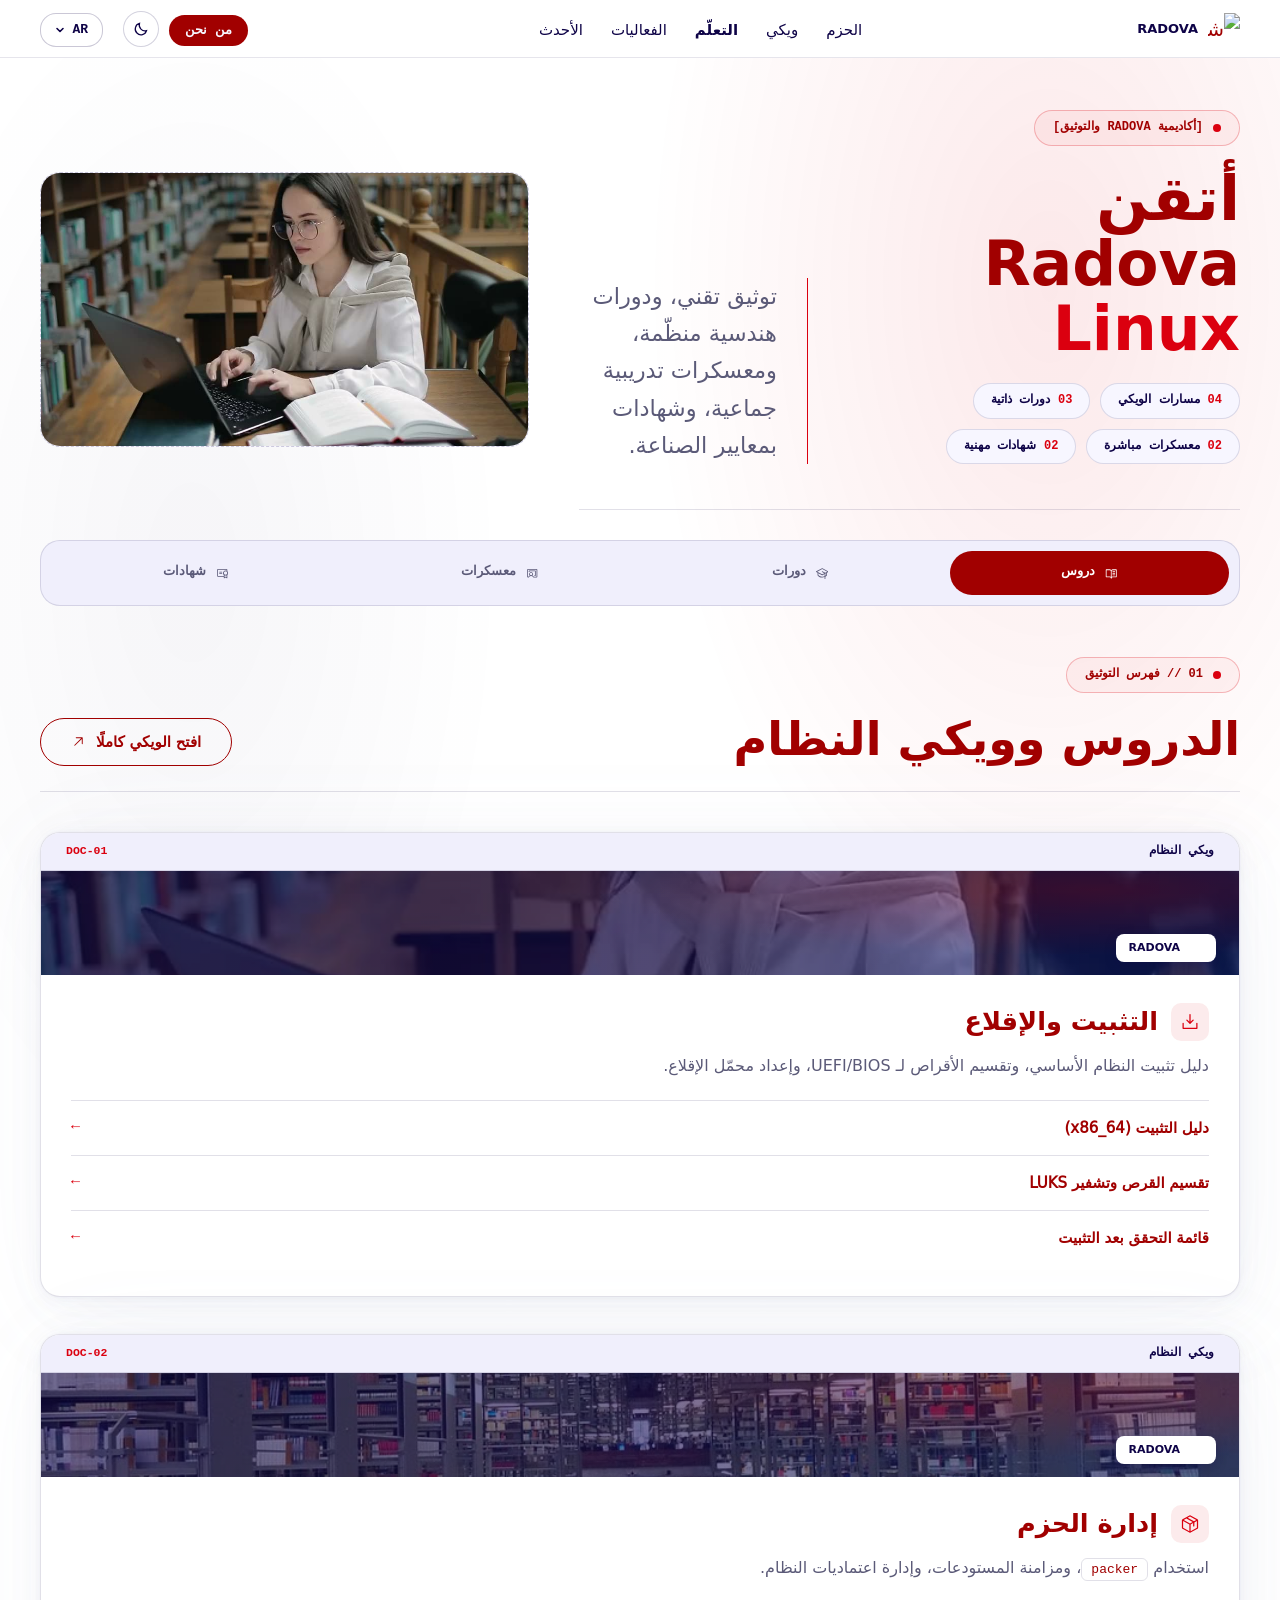
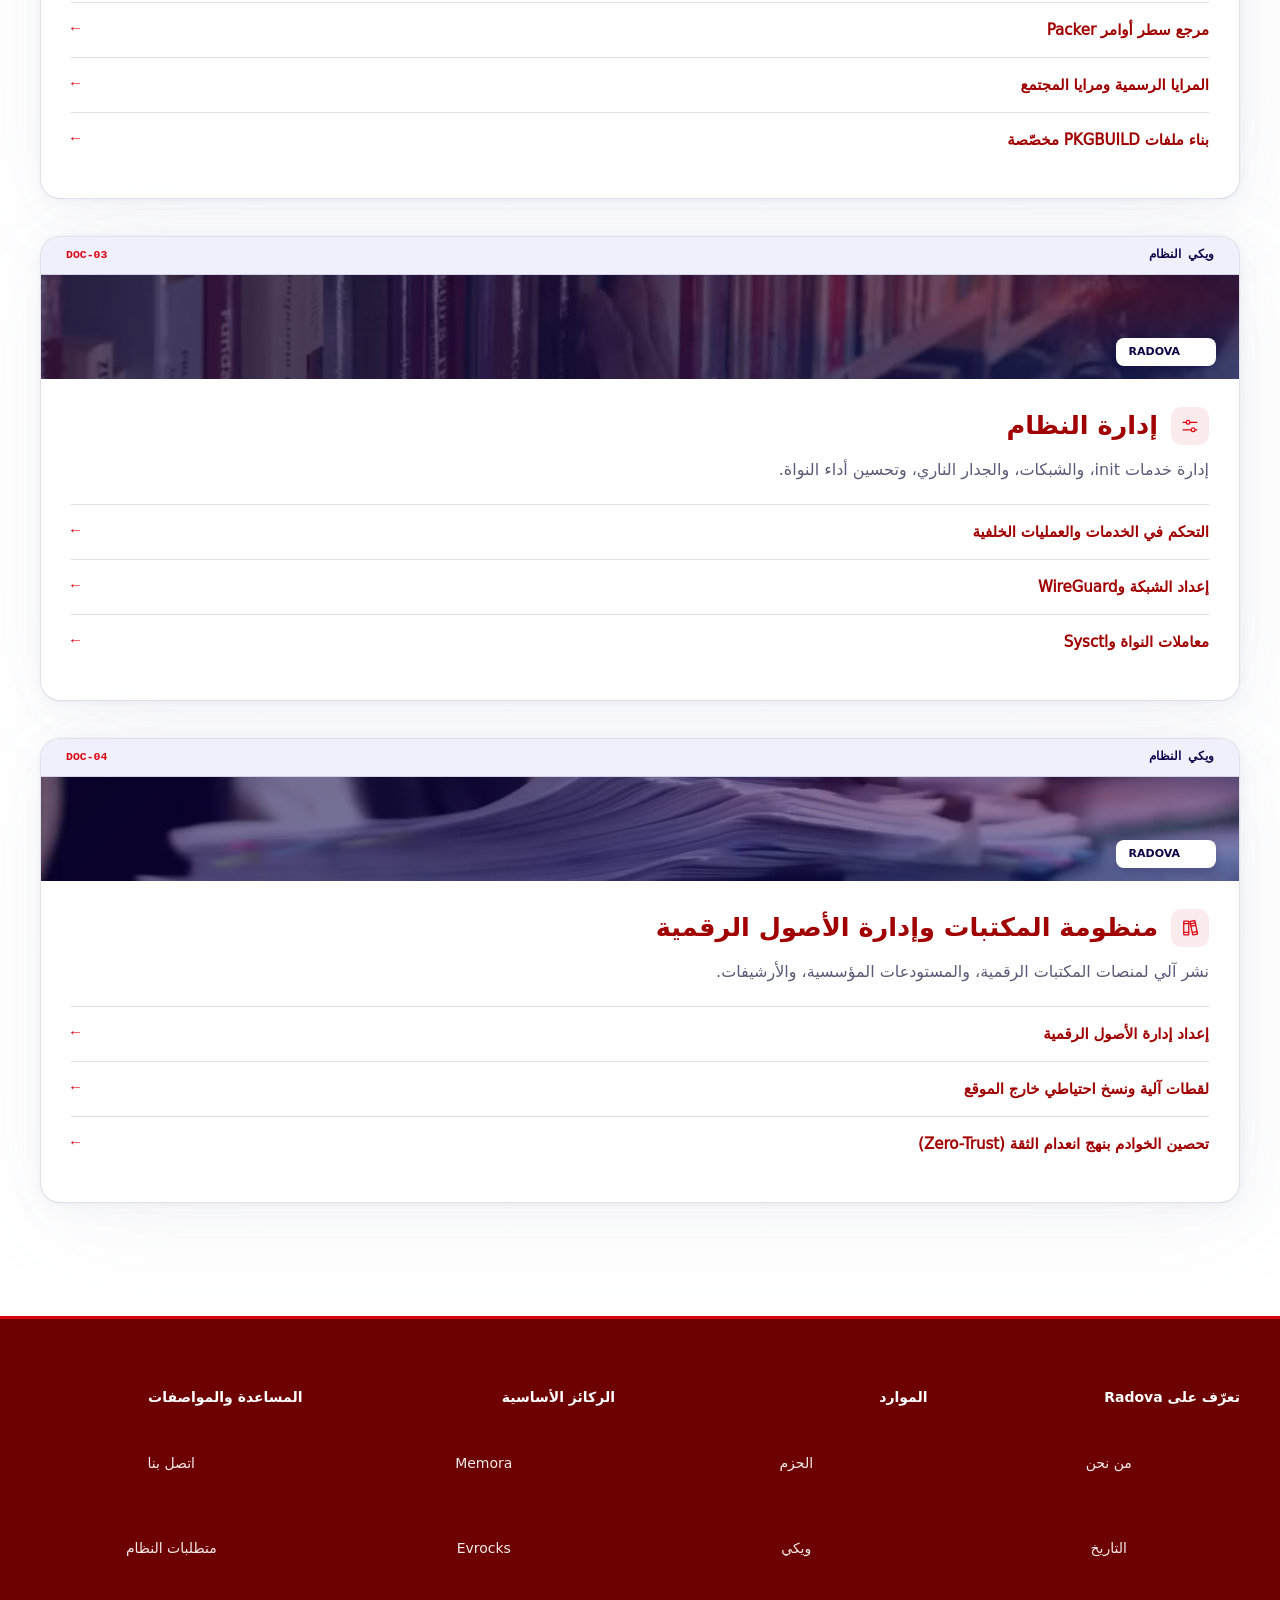
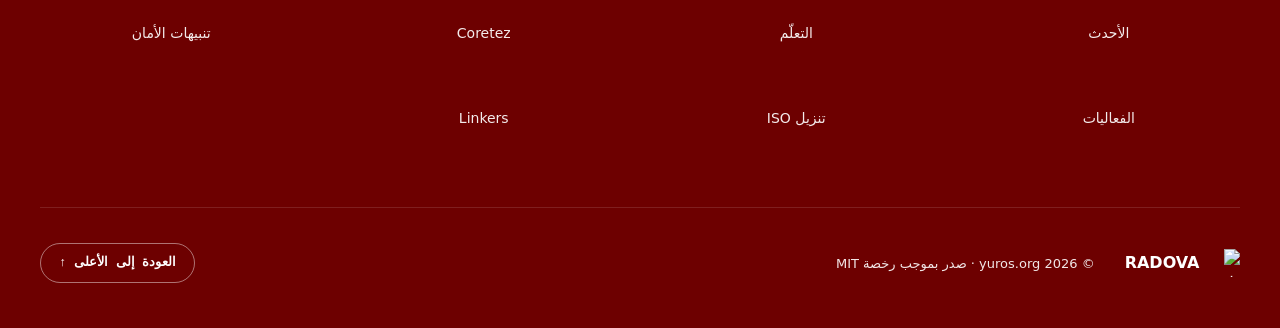
==== ar/index.html @ 6808cb4c "update" ====
<!DOCTYPE html>
<html lang="ar" dir="rtl" data-theme="light">
  <head>
    <meta charset="UTF-8">
    <meta name="viewport" content="width=device-width, initial-scale=1.0">
    <meta name="color-scheme" content="light">
    <title>التعلّم — Radova Linux</title>
    <meta name="description" content="دروس رسمية ودورات منظّمة ومعسكرات تدريبية مكثفة وشهادات مهنية لـ Radova Linux.">
    <link rel="canonical" href="https://radova.org/learns/ar/">
    <link rel="icon" type="image/png" href="../assets/logo.png">
    <link rel="stylesheet" href="../assets/css/pico.min.css" media="print" onload="this.media='all'">
<noscript><link rel="stylesheet" href="../assets/css/pico.min.css"></noscript>
<style>:root{color-scheme:light;--font-heading:"Lato","Lato Fallback",system-ui,-apple-system,sans-serif;--font-body:"Roboto Variable","Roboto Fallback",system-ui,-apple-system,sans-serif;--font-mono:ui-monospace,SFMono-Regular,Menlo,Consolas,monospace;--red-900:#A10000;--red-700:#BB080B;--red-600:#DB000F;--red-500:#FF0000;--blue:#0035c6;--lavender:#F7F6FF;--white:#FFFFFF;--muted:#5b5a78;--line:rgba(14,3,71,0.10);--navy-gradient:linear-gradient(135deg,#0E0347 0%,#0E0347 55%,#0B2E8D 130%);--pad-x:1rem;--pad-y:clamp(5rem,9vw,7.5rem);--ic-arrow-red:url("data:image/svg+xml,%3Csvg%20fill%3D%22%23DB000F%22%20xmlns%3D%22http%3A%2F%2Fwww.w3.org%2F2000%2Fsvg%22%20viewBox%3D%220%200%20256%20256%22%20fill%3D%22currentColor%22%3E%3Cpath%20d%3D%22M200%2C64V168a8%2C8%2C0%2C0%2C1-16%2C0V83.31L69.66%2C197.66a8%2C8%2C0%2C0%2C1-11.32-11.32L172.69%2C72H88a8%2C8%2C0%2C0%2C1%2C0-16H192A8%2C8%2C0%2C0%2C1%2C200%2C64Z%22%2F%3E%3C%2Fsvg%3E")}*,*::before,*::after{box-sizing:border-box}button,input,select,textarea{font:inherit;color:inherit}img,svg{vertical-align:middle}img{max-width:100%;height:auto}.ph{width:1em;height:1em;flex-shrink:0}html{max-width:100%;overflow-x:clip;background-color:var(--white);color-scheme:light;scroll-behavior:smooth}body{max-width:100%;overflow-x:clip;margin:0;padding:0;background-color:var(--white);color:var(--red-900);font-family:var(--font-body);font-size:16px;line-height:1.6;-webkit-font-smoothing:antialiased}body > main,main{margin:0;padding:0;counter-reset:section-counter}ul,ol,dl,li,dt,dd,figure,pre,blockquote{margin:0;padding:0;list-style:none}li::marker{content:none}p,h1,h2,h3,h4,dt,dd,td,th,code,a,span,div,article{min-width:0;overflow-wrap:anywhere}h1,h2,h3,h4,h5,h6{font-family:var(--font-heading);color:var(--red-900);margin:0 0 1rem;text-wrap:balance}h1{font-size:clamp(2.25rem,5vw,56px);font-weight:900;line-height:1.1;letter-spacing:-0.02em}h2{font-size:clamp(2rem,4vw,48px);font-weight:900;line-height:1.15;letter-spacing:-0.015em}h3{font-size:clamp(1.25rem,2.2vw,24px);font-weight:700;line-height:1.25}h1 span,h2 span{color:var(--red-900)}p{font-family:var(--font-body);font-size:16px;line-height:1.65;color:var(--muted);margin:0 0 1rem}.lead{font-size:clamp(1.125rem,1.8vw,20px);line-height:1.6;color:var(--muted)}.eyebrow{font-family:var(--font-body);font-size:14px;font-weight:700;text-transform:uppercase;letter-spacing:0.08em;color:var(--red-900);margin:0 0 0.65rem}code{font-family:var(--font-mono)}code{background:transparent;padding:0;color:inherit;font-size:13.5px}a{color:var(--red-900);text-decoration:underline;text-underline-offset:0.2em}a:hover{color:var(--red-700)}:focus-visible{outline:2px solid var(--red-600);outline-offset:3px}.skip-link{position:absolute;top:-4rem;inset-inline-start:1rem;z-index:100;padding:0.5rem 1rem;background:var(--red-900);color:var(--white);border-radius:999px;font-weight:600;text-decoration:none}.skip-link:focus{top:0.75rem}main > section{position:relative;padding-block:var(--pad-y);scroll-margin-top:5rem}body > header.site-header,.site-header{position:sticky;top:0;z-index:100;width:100%;min-height:48px;padding-block:0.65rem;display:flex;align-items:center;justify-content:space-between;gap:1.25rem;background:rgba(255,255,255,0.82);-webkit-backdrop-filter:blur(16px) saturate(180%);backdrop-filter:blur(16px) saturate(180%);border-bottom:1px solid var(--line)}@supports not (backdrop-filter:blur(1px)){.site-header{background:var(--white)}}.brand-lockup{display:inline-flex;align-items:center;gap:0.625rem;text-decoration:none}.brand-name{font-family:var(--font-heading);font-weight:900;font-size:0.8rem;letter-spacing:0.02em;text-transform:uppercase;color:#0E0347}.brand-lockup-light .brand-name{color:var(--white)}.nav-list{display:flex;align-items:center;gap:1.75rem;flex-wrap:wrap}.nav-list a{font-family:var(--font-body);font-size:15px;font-weight:500;color:#0E0347;text-decoration:none}.nav-list a:hover{color:var(--red-600)}.navbar{margin-inline-start:auto}.nav-links{list-style:none;margin:0;padding:0;display:flex}.nav-links li{list-style:none;margin:0;padding:0}.dropdown{position:relative;display:inline-block}nav.navbar li :where(a,[role="link"]){margin:0}.dropdown-content{position:absolute;top:calc(100% + 18px);inset-inline-end:0;inset-inline-start:auto;transform:translateY(-6px);background:var(--white);min-width:250px;max-width:calc(100vw - 32px);border-radius:16px;box-shadow:0 16px 15px rgba(0,0,0,0.08);z-index:999;opacity:0;visibility:hidden;transition:opacity 0.25s ease,transform 0.25s ease;border:1px solid rgba(14,3,71,0.14);overflow:hidden}.dropdown-content.active,.btn-navy.active ~ .dropdown-content,.dropdown:hover .dropdown-content,.dropdown:focus-within .dropdown-content{opacity:1;visibility:visible;transform:translateY(0)}.dropdown-content a,.dropdown-content button.d-content-back{display:flex;justify-content:space-between;align-items:center;gap:1rem;width:100%;margin:0;padding:1.2rem 1.5rem;background:transparent;color:#0E0347;font-family:var(--font-heading);font-weight:700;font-size:13px;text-transform:uppercase;letter-spacing:1px;text-decoration:none;text-align:start;border:none;border-bottom:1px solid #F0F0F0;border-radius:0;cursor:pointer;transition:transform 0.2s ease,opacity 0.2s ease;white-space:nowrap}.dropdown-content :last-child{border-bottom:none}.dropdown-content a:hover,.dropdown-content a:focus,.dropdown-content button.d-content-back:hover,.dropdown-content button.d-content-back:focus{background-color:#db000f;color:var(--white);border-color:#DB000F}.dropdown-content button.d-content-back{color:var(--red-900)}.dropdown-content button.d-content-back:hover,.dropdown-content button.d-content-back:focus{border-radius:0 0 16px 16px}.d-content-h:hover{border-radius:16px 16px 0 0}.d-content-r:hover{border-radius:0}.d-content-c:hover{border-radius:0 0 16px 16px}.menu-arrow{position:absolute;top:100%;inset-inline-end:20px;inset-inline-start:auto;transform:none;width:0;height:0;border-inline-start:10px solid transparent;border-inline-end:10px solid transparent;border-bottom:10px solid rgba(14,3,71,0.14);z-index:1000;display:none;margin-top:8px}.btn-navy.active + .menu-arrow,.dropdown:hover .menu-arrow,.dropdown:focus-within .menu-arrow{display:block}a.btn,button.btn{text-decoration:none;cursor:pointer;user-select:none}.btn{display:inline-flex;align-items:center;justify-content:center;height:48px;padding-inline:1.5rem;border-radius:9999px;font-family:var(--font-body);font-size:16px;font-weight:500;line-height:1;white-space:nowrap;border:1.5px solid transparent;transition:transform 200ms cubic-bezier(.2,.7,.2,1)}.btn:active{transform:scale(0.98)}.btn-lg{height:52px;padding-inline:1.5rem;font-size:16px;font-weight:600}.btn-navy{background-color:var(--red-900);border:none;color:#f7f6ff;font-family:var(--font-mono);font-weight:700;font-size:13px;text-transform:uppercase;padding:0.5rem 1rem;cursor:pointer;border-radius:16px;transition:transform 0.2s ease,opacity 0.2s ease;display:inline-block;text-decoration:none;line-height:normal}.btn-navy:hover{background-color:rgba(14,3,71,0.05);color:var(--red-900)}.btn-navy.active{background-color:var(--red-900);color:var(--white)}.btn-primary{background-color:var(--red-600);border-color:var(--red-600);color:var(--white);box-shadow:0 4px 16px rgba(219,0,15,0.24)}.btn-primary:hover{background-color:var(--red-700);border-color:var(--red-700);color:var(--white)}.btn-primary:active{background-color:var(--red-900);border-color:var(--red-900)}.btn-arrow{padding-inline:1.5rem 0.625rem;gap:0.75rem}.btn-arrow::after{content:"";display:inline-block;width:32px;height:32px;border-radius:50%;flex-shrink:0;transition:transform 200ms cubic-bezier(.2,.7,.2,1)}.btn-arrow::after{background:var(--white) var(--ic-arrow-red) center / 18px 18px no-repeat}.btn-arrow:hover::after{transform:translateX(10px)}.hero{background:radial-gradient(45% 50% at 82% 18%,rgba(219,0,15,0.10),transparent 70%),radial-gradient(35% 40% at 15% 30%,rgba(14,3,71,0.04),transparent 70%),#FFFFFF;padding-top:clamp(1rem,2vw,1.75rem);padding-bottom:clamp(3.5rem,7vw,5.5rem);border-bottom:1px solid var(--line)}.hero-chip{display:inline-flex;align-items:center;gap:0.5rem;padding:0.35rem 0.9rem;border-radius:999px;border:1px solid rgba(219,0,15,0.25);background:rgba(219,0,15,0.04);color:var(--red-900);font-size:13px;font-weight:700;margin:0}.hero-chip::before{content:"";width:8px;height:8px;border-radius:50%;background:var(--red-600)}.hero-lead{font-size:1.125rem;line-height:1.7;color:var(--muted);margin-bottom:2rem}.hero-actions{display:flex;align-items:center;gap:1rem;flex-wrap:wrap;margin:0}.header-menu{display:flex;align-items:center;justify-content:space-between;flex:1;gap:1.5rem;margin-inline-start:1.5rem}.nav-toggle{display:none;flex-direction:column;justify-content:center;align-items:center;gap:5px;width:38px;height:38px;padding:0;margin:0;margin-inline-start:auto;background:transparent;border:1px solid var(--line);border-radius:10px;cursor:pointer}.nav-toggle:hover{background-color:rgba(14,3,71,0.05);border-color:var(--red-900)}.nav-toggle span{display:block;width:18px;height:2px;background-color:var(--red-900);border-radius:2px;transition:transform 0.25s ease,opacity 0.2s ease}.nav-toggle[aria-expanded="true"] span:nth-child(1){transform:translateY(7px) rotate(45deg)}.nav-toggle[aria-expanded="true"] span:nth-child(2){opacity:0}.nav-toggle[aria-expanded="true"] span:nth-child(3){transform:translateY(-7px) rotate(-45deg)}@media (max-width:767px){.site-header{position:sticky;top:0;z-index:1000;flex-wrap:nowrap;padding-block:0.65rem;background:var(--white);-webkit-backdrop-filter:none;backdrop-filter:none}.nav-toggle{display:inline-flex;position:relative;z-index:1002}.header-menu{display:none;position:fixed;inset:0;top:58px;z-index:999;flex-direction:column;align-items:stretch;justify-content:flex-start;width:100%;height:calc(100dvh - 58px);margin-inline-start:0;padding:0.75rem var(--pad-x) 2rem;background:var(--white);border-top:1px solid var(--line);overflow-y:auto;gap:0.125rem}.header-menu.is-open{display:flex}.header-menu nav,.header-menu ul,.header-menu li{display:block;width:100%;margin:0;padding:0}.nav-list,.dropdown-content{display:flex !important;flex-direction:column;align-items:stretch;gap:0.125rem}.navbar{margin:0;padding:0;border-top:none}.navbar .btn-navy,.dropdown-content button.d-content-back,.menu-arrow,.dropdown:hover .menu-arrow,.dropdown:focus-within .menu-arrow{display:none}.dropdown-content{position:static;opacity:1;visibility:visible;transform:none;min-width:100%;max-width:100%;border:none;border-radius:0;box-shadow:none;background:transparent}.nav-list a,.dropdown-content a{display:flex;align-items:center;justify-content:flex-start;width:100%;margin:0;padding:0.55rem 0.75rem;color:var(--red-900);font-family:var(--font-body);font-size:15.5px;font-weight:700;line-height:1.3;text-transform:none;letter-spacing:0;border:none;border-radius:10px;box-sizing:border-box}.nav-list a:hover,.nav-list a:focus,.dropdown-content a:hover,.dropdown-content a:focus{background-color:rgba(219,0,15,0.08);color:var(--red-600);border-radius:10px}}@media (min-width:768px){.header-menu{display:flex;align-items:center;flex:1;gap:2.9rem}.header-menu > nav:first-child{margin-inline:auto}.header-menu .navbar{margin-inline-start:0}}button.btn-lang{margin:0;width:auto;flex-shrink:0;display:inline-flex;align-items:center;justify-content:center;background-color:var(--white);border:1.5px solid rgba(14,3,71,0.22);color:#0E0347;font-family:var(--font-mono);font-weight:700;font-size:13px;text-transform:uppercase;padding:0.5rem 0.9rem;border-radius:16px;cursor:pointer;line-height:normal}button.btn-lang:hover{border-color:var(--red-900);color:var(--red-900);background-color:var(--surface-subtle)}@media (max-width:767px){button.btn-lang{margin-inline-start:auto;padding:0.45rem 0.75rem;position:relative;z-index:1002}.nav-toggle{margin-inline-start:0}}button.btn-theme{display:inline-flex;align-items:center;justify-content:center;width:36px;height:36px;min-height:36px;margin:0;margin-inline-start:auto;padding:0;border-radius:999px;border:1.5px solid rgba(14,3,71,0.18);background:#ffffff;color:#0E0347;cursor:pointer;flex-shrink:0;transition:transform 140ms ease}button.btn-theme + button.btn-lang{margin-inline-start:0}@media (min-width:768px){button.btn-theme{margin-inline-start:0}}button.btn-theme:hover{border-color:#DB000F;color:#DB000F;background:#F7F6FF}button.btn-theme:active{transform:scale(0.96)}:root[data-theme="dark"] .btn-theme .ic-moon,:root:not([data-theme="dark"]) .btn-theme .ic-sun{display:none}:root[data-theme="dark"]{color-scheme:dark;--muted:#C4C0D4;--line:rgba(196,192,212,0.18)}:root[data-theme="dark"],:root[data-theme="dark"] body{background-color:#0B0711;color:#FFFFFF}:root[data-theme="dark"] h1,:root[data-theme="dark"] h2,:root[data-theme="dark"] h3,:root[data-theme="dark"] h4,:root[data-theme="dark"] h5,:root[data-theme="dark"] h6{color:#FFFFFF}:root[data-theme="dark"] .eyebrow{color:#DB000F}:root[data-theme="dark"] .site-header{background:rgba(11,7,17,0.88);border-bottom-color:rgba(196,192,212,0.16)}:root[data-theme="dark"] .brand-name,:root[data-theme="dark"] .nav-list a{color:#FFFFFF}:root[data-theme="dark"] .nav-toggle span{background-color:#FFFFFF}:root[data-theme="dark"] .nav-list a:hover{color:#DB000F}:root[data-theme="dark"] .dropdown-content{background-color:#150B52;border-color:rgba(196,192,212,0.22);box-shadow:0 16px 36px rgba(0,0,0,0.45)}:root[data-theme="dark"] .dropdown-content a,:root[data-theme="dark"] .dropdown-content button.d-content-back{color:#FFFFFF}:root[data-theme="dark"] .dropdown-content a:hover,:root[data-theme="dark"] .dropdown-content button.d-content-back:hover{background-color:#0E0347;color:#FFFFFF}:root[data-theme="dark"] .btn-navy{background-color:#150B52;border-color:rgba(196,192,212,0.28);color:#FFFFFF}:root[data-theme="dark"] .btn-navy:hover{background-color:#DB000F;border-color:#DB000F;color:#FFFFFF}:root[data-theme="dark"] button.btn-theme,:root[data-theme="dark"] button.btn-lang{background-color:#150B52;border-color:rgba(196,192,212,0.28);color:#F7F6FF}:root[data-theme="dark"] button.btn-theme:hover,:root[data-theme="dark"] button.btn-lang:hover{border-color:#DB000F;color:#FFFFFF;background-color:#0E0347}:root[data-theme="dark"] .hero{background:radial-gradient(46% 52% at 82% 18%,rgba(219,0,15,0.16),transparent 72%),radial-gradient(38% 46% at 15% 32%,rgba(21,11,82,0.45),transparent 72%),#0B0711}:root[data-theme="dark"] .hero-chip{background-color:rgba(219,0,15,0.14);border-color:rgba(219,0,15,0.45);color:#FFFFFF}:root[data-theme="dark"] .hero-lead,:root[data-theme="dark"] .lead{color:#C4C0D4}@media (max-width:767px){:root[data-theme="dark"] .header-menu{background-color:#0B0711}}:root,[data-theme="light"]{--lr-bg:#FFFFFF;--lr-surface:#FFFFFF;--lr-surface-alt:#F7F6FF;--lr-dock:#F0EFFC;--lr-ink:#A10000;--lr-navy:#0E0347;--lr-muted:#5b5a78;--lr-line:rgba(14,3,71,0.12);--lr-border-strong:#A10000;--lr-primary:#DB000F;--lr-primary-hover:#BB080B;--lr-primary-active:#A10000;--lr-accent-red:#DB000F;--lr-blue:#0035c6;--lr-sec-solid-bg:#A10000;--lr-sec-solid-ink:#FFFFFF;--lr-sec-solid-hover:#0035c6;--lr-outline-bg:transparent;--lr-outline-ink:#A10000;--lr-outline-border:#A10000;--lr-outline-hover-bg:rgba(219,0,15,0.08);--lr-outline-hover-ink:#A10000;--lr-badge-soft-bg:rgba(219,0,15,0.08);--lr-badge-soft-ink:#A10000;--radova-heading-font:var(--font-heading,"Lato",system-ui,-apple-system,sans-serif);--radova-body-font:var(--font-body,"Roboto Variable",system-ui,-apple-system,sans-serif);--radova-mono-font:var(--font-mono,ui-monospace,SFMono-Regular,Menlo,Consolas,monospace);--learns-pad-x:var(--pad-x,max(1rem,calc((100% - 72rem) / 2)))}[data-theme="dark"]{--lr-bg:#0B0711;--lr-surface:#150B52;--lr-surface-alt:#0E0347;--lr-dock:#0E0347;--lr-ink:#FFFFFF;--lr-navy:#FFFFFF;--lr-muted:#C4C0D4;--lr-line:rgba(196,192,212,0.18);--lr-border-strong:rgba(196,192,212,0.25);--lr-primary:#DB000F;--lr-primary-hover:#BB080B;--lr-primary-active:#A10000;--lr-accent-red:#DB000F;--lr-blue:#0035C6;--lr-sec-solid-bg:#FFFFFF;--lr-sec-solid-ink:#0E0347;--lr-sec-solid-hover:#F7F6FF;--lr-outline-bg:transparent;--lr-outline-ink:#FFFFFF;--lr-outline-border:rgba(255,255,255,0.45);--lr-outline-hover-bg:rgba(219,0,15,0.16);--lr-outline-hover-ink:#FFFFFF;--lr-badge-soft-bg:rgba(219,0,15,0.16);--lr-badge-soft-ink:#FFFFFF}body{background-color:var(--lr-bg)}.learns-container{width:100%;margin-inline:auto;padding-block:clamp(2rem,4vw,3.5rem) clamp(4rem,7vw,6rem);padding-inline:var(--learns-pad-x);color:var(--lr-ink);background:radial-gradient(45% 35% at 82% 8%,rgba(219,0,15,0.09),transparent 70%),radial-gradient(35% 30% at 15% 18%,rgba(14,3,71,0.04),transparent 70%),var(--lr-bg)}[data-theme="dark"] .learns-container{background:radial-gradient(50% 35% at 28% 10%,rgba(219,0,15,0.15),transparent 65%),radial-gradient(40% 35% at 82% 18%,rgba(21,11,82,0.35),transparent 70%),#0B0711}.editorial-header{display:grid;gap:1.5rem;padding-bottom:2.25rem;margin-bottom:2.25rem;border-bottom:1px solid var(--lr-line)}.eyebrow{display:inline-flex;align-items:center;gap:0.5rem;width:fit-content;padding:0.35rem 0.9rem;margin:0 0 1rem;border-radius:999px;border:1px solid rgba(219,0,15,0.25);background:rgba(219,0,15,0.04);font-family:var(--radova-mono-font);font-size:12px;font-weight:700;text-transform:uppercase;letter-spacing:0.08em;color:var(--lr-ink)}.eyebrow::before{content:"";width:8px;height:8px;border-radius:50%;background:var(--lr-accent-red)}[data-theme="dark"] .eyebrow{background:rgba(219,0,15,0.14);border-color:rgba(219,0,15,0.35);color:#F7F6FF}.editorial-header h1{margin:0;font-family:var(--radova-heading-font);font-size:clamp(2.25rem,4.8vw,3.5rem);font-weight:900;line-height:1.06;letter-spacing:-0.03em;color:var(--lr-ink);text-transform:capitalize}.editorial-header h1 span{color:var(--lr-accent-red)}.editorial-header > p{margin:0;font-family:var(--radova-body-font);font-size:1.125rem;line-height:1.65;color:var(--lr-muted)}@media (min-width:768px){.editorial-header{grid-template-columns:1.25fr 0.75fr;align-items:end;gap:2.5rem}.editorial-header > p{border-inline-start:1px solid var(--lr-accent-red);padding-inline-start:1.5rem}}nav.tab-grid{display:block;margin-bottom:2.5rem}nav.tab-grid ul{display:flex;flex-wrap:wrap;gap:0.5rem;margin:0;padding:0.5rem;list-style:none;border-radius:20px}.tab-grid li{flex:1 1 auto;margin:0;padding:0;list-style:none}.tab-grid .tab-btn{display:flex;align-items:center;justify-content:center;gap:0.5rem;width:100%;min-height:44px;margin:0;padding:0.6rem 1.15rem;border:1px solid transparent;border-radius:999px;box-shadow:none;font-family:var(--radova-mono-font);font-size:12.5px;font-weight:700;letter-spacing:0.04em;text-transform:uppercase;white-space:nowrap;line-height:1.2;text-align:center;color:var(--lr-muted);background:transparent;cursor:pointer}.tab-grid .tab-btn:hover,.tab-grid .tab-btn:focus-visible{color:var(--lr-ink);background:rgba(14,3,71,0.06)}[data-theme="dark"] .tab-grid .tab-btn:hover,[data-theme="dark"] .tab-grid .tab-btn:focus-visible{color:#FFFFFF;background:#150B52}.tab-grid .tab-btn[aria-selected="true"]{color:#FFFFFF;background:var(--lr-sec-solid-bg)}[data-theme="dark"] .tab-grid .tab-btn[aria-selected="true"]{color:#FFFFFF;background:#DB000F}.tab-grid .tab-btn[aria-selected="true"] .ph{color:#FFFFFF}@media (max-width:540px){nav.tab-grid ul{flex-direction:column;border-radius:18px}.tab-grid .tab-btn{width:100%}}.learn-section{margin-top:0}.tab-panel[hidden]{display:none !important}.tab-panel.is-active{animation:tabPanelFade 200ms cubic-bezier(.2,.7,.2,1)}.section-banner{display:flex;flex-wrap:wrap;align-items:flex-end;justify-content:space-between;gap:1rem;padding-bottom:1.25rem;margin-bottom:2rem;border-bottom:1px solid var(--lr-line)}.section-banner h2{margin:0;font-family:var(--radova-heading-font);font-size:clamp(1.85rem,3.6vw,2.75rem);font-weight:900;line-height:1.15;letter-spacing:-0.02em;color:var(--lr-ink);text-transform:capitalize}.section-note{margin:0;font-family:var(--radova-mono-font);font-size:13px;font-weight:600;letter-spacing:0.04em;color:var(--lr-muted)}.button{display:inline-flex;align-items:center;justify-content:center;gap:0.5rem;min-height:46px;padding:0.65rem 1.5rem;border:1.5px solid var(--lr-primary);border-radius:9999px;font-family:var(--radova-body-font);font-size:15px;font-weight:600;line-height:1.2;text-decoration:none;color:#FFFFFF;background:var(--lr-primary);box-shadow:0 4px 16px rgba(219,0,15,0.22);cursor:pointer;transition:transform 200ms cubic-bezier(.2,.7,.2,1)}.button:hover,.button:focus-visible{color:#FFFFFF;background:var(--lr-primary-hover);border-color:var(--lr-primary-hover)}.button:active{transform:scale(0.98);background:var(--lr-primary-active);border-color:var(--lr-primary-active)}.button--outline-navy{color:var(--lr-outline-ink);background:var(--lr-outline-bg);border-color:var(--lr-outline-border);box-shadow:none}.button--outline-navy:hover,.button--outline-navy:focus-visible{color:var(--lr-outline-hover-ink);background:var(--lr-outline-hover-bg);border-color:var(--lr-outline-hover-bg)}.badge{display:inline-flex;align-items:center;gap:0.35rem;flex-shrink:0;white-space:nowrap;overflow-wrap:normal;word-break:normal;padding:0.28rem 0.8rem;border-radius:999px;font-family:var(--radova-mono-font);font-size:12px;font-weight:700;letter-spacing:0.04em;text-transform:uppercase;line-height:1.3;color:#FFFFFF;background:#0E0347}.course-card__top .meta{display:inline-flex;align-items:center;gap:0.35rem;white-space:nowrap}@media (max-width:480px){.badge{font-size:11px;padding:0.25rem 0.7rem}.course-card__top .meta{font-size:12px}}.wiki-board{display:grid;grid-template-columns:1fr;gap:1.25rem}@media (min-width:768px){.wiki-board{grid-template-columns:repeat(2,1fr)}}.wiki-cell{padding:1.75rem;border:1px solid var(--lr-line);border-radius:20px;transition:transform 200ms ease}@media (hover:hover){.wiki-cell:hover{border-color:var(--lr-accent-red);box-shadow:0 10px 30px rgba(14,3,71,0.08);transform:translateY(-2px)}}.wiki-cell h3{display:flex;align-items:center;gap:0.65rem;font-family:var(--radova-heading-font);font-size:clamp(1.25rem,2vw,1.5rem);font-weight:900;line-height:1.25;margin-top:0;margin-bottom:0.6rem;color:var(--lr-ink)}.wiki-cell h3 .ph{width:38px;height:38px;padding:9px;border-radius:10px;background:rgba(219,0,15,0.08);color:var(--lr-accent-red);flex-shrink:0}.wiki-cell > p{font-size:1rem;line-height:1.6;color:var(--lr-muted);margin-top:0;margin-bottom:1.25rem}.wiki-cell code,.course-card code,.post-row code{font-family:var(--radova-mono-font);color:var(--lr-ink);border:1px solid var(--lr-line);padding:0.15rem 0.45rem;border-radius:6px;font-size:13px}.wiki-links{margin:0;padding:0;border-top:1px solid var(--lr-line)}.wiki-links li{margin:0;padding:0;list-style:none;border-bottom:1px solid var(--lr-line)}.wiki-links li:last-child{border-bottom:0}.wiki-links a{display:flex;align-items:center;justify-content:space-between;padding:0.75rem 0;font-size:15px;font-weight:600;text-decoration:none;color:var(--lr-ink)}.wiki-links a::after{content:"\2192";font-family:var(--radova-mono-font);color:var(--lr-accent-red)}.wiki-links a:hover,.wiki-links a:focus-visible{color:var(--lr-accent-red);padding-inline-start:0.35rem}.course-grid{display:grid;grid-template-columns:1fr;gap:1.25rem}@media (min-width:1024px){.course-grid{grid-template-columns:repeat(3,1fr)}}.course-card{display:flex;flex-direction:column;margin:0;padding:1.75rem;border:1px solid var(--lr-line);border-radius:20px;transition:transform 200ms ease}@media (hover:hover){.course-card:hover{border-color:var(--lr-accent-red);box-shadow:0 10px 30px rgba(14,3,71,0.08);transform:translateY(-2px)}}.course-card__top{display:flex;flex-wrap:wrap;align-items:center;justify-content:space-between;gap:0.5rem 0.75rem;margin-bottom:1.15rem}.course-card h3{font-family:var(--radova-heading-font);font-size:1.35rem;font-weight:900;line-height:1.25;margin-top:0;margin-bottom:0.65rem;color:var(--lr-ink)}.course-card > p{font-size:15.5px;line-height:1.6;color:var(--lr-muted);margin-top:0;margin-bottom:1.25rem}.course-card .meta-dl{margin-top:auto;margin-bottom:1.35rem;border-top:1px solid var(--lr-line)}.course-card__footer .button{width:100%}.post-grid{display:grid;gap:1.25rem;margin:0;padding:0;list-style:none}.post-grid > li{margin:0;padding:0}.post-row{display:grid;overflow:hidden;border:1px solid var(--lr-line);border-radius:20px;transition:transform 200ms ease}@media (hover:hover){.post-row:hover{border-color:var(--lr-accent-red);box-shadow:0 10px 30px rgba(14,3,71,0.08);transform:translateY(-2px)}}@media (min-width:768px){.post-row{grid-template-columns:1.25fr 0.75fr}}.post-row__main{padding:1.85rem}.post-row__main h3{margin-top:0;margin-bottom:0.65rem;font-family:var(--radova-heading-font);font-size:clamp(1.35rem,2.2vw,1.85rem);font-weight:900;line-height:1.2;letter-spacing:-0.015em;color:var(--lr-ink)}.post-row__main > p{font-size:1rem;line-height:1.65;color:var(--lr-muted);margin-top:0;margin-bottom:1rem}.post-row__kicker{display:flex;flex-wrap:wrap;gap:0.5rem;margin-top:0;margin-bottom:0.85rem}.post-row__panel{display:flex;flex-direction:column;justify-content:space-between;padding:1.85rem;border-radius:15px;background:var(--lr-dock);border-top:1px solid var(--lr-line)}@media (min-width:768px){.post-row__panel{border-top:0;border-inline-start:1px solid var(--lr-line)}}.post-row__panel .button{margin-top:1.35rem;width:100%}.meta{display:flex;flex-wrap:wrap;align-items:center;gap:0.5rem 1rem;font-family:var(--radova-mono-font);font-size:12.5px;color:var(--lr-muted)}.meta-dl{display:grid;grid-template-columns:max-content 1fr;gap:0 1.25rem;margin:0;font-family:var(--radova-mono-font)}.meta-dl dt,.meta-dl dd{margin:0;padding:0.6rem 0;border-top:1px solid var(--lr-line);font-size:13px}.meta-dl dt:first-of-type,.meta-dl dd:first-of-type{border-top:0}.meta-dl dt{color:var(--lr-muted);text-transform:uppercase;font-size:11.5px;letter-spacing:0.05em}.meta-dl dd{font-weight:700;color:var(--lr-ink);text-align:end}.meta-dl__lead{font-size:1.15rem;color:var(--lr-ink)}.cert-domains{margin-top:1.25rem;padding:1.25rem 1.5rem;border-inline-start:4px solid var(--lr-accent-red);border-radius:0 14px 14px 0;background:var(--lr-surface-alt)}.cert-domains h4{font-family:var(--radova-mono-font);font-size:12px;font-weight:700;margin-top:0;margin-bottom:0.75rem;text-transform:uppercase;letter-spacing:0.08em;color:var(--lr-ink)}.cert-domains ul{margin:0;padding:0;display:grid;gap:0.45rem}.cert-domains li{margin:0;padding:0;list-style:none;font-size:14.5px;color:var(--lr-muted)}.cert-domains li strong{color:var(--lr-ink)}.registration-box{display:grid;grid-template-columns:1fr;gap:1.75rem;margin-top:1.75rem;padding:clamp(1.5rem,3vw,2.25rem);border:1px solid var(--lr-line);border-top:3px solid var(--lr-accent-red);border-radius:20px;box-shadow:0 16px 40px rgba(14,3,71,0.06);scroll-margin-top:5.5rem}@media (min-width:768px){.registration-box{grid-template-columns:1fr 1.2fr}}.registration-box__info h3{font-family:var(--radova-heading-font);font-size:1.5rem;font-weight:900;margin-top:0;margin-bottom:0.75rem;color:var(--lr-ink)}.registration-box__info p:last-child{margin-bottom:0;font-size:15.5px;line-height:1.65;color:var(--lr-muted)}.registration-form{display:grid;gap:1rem;margin:0}.registration-form label{display:flex;flex-direction:column;gap:0.4rem;margin:0;font-family:var(--radova-mono-font);font-size:12px;font-weight:700;letter-spacing:0.06em;text-transform:uppercase;color:var(--lr-ink)}.registration-form input,.registration-form select{width:100%;height:46px;margin:0;padding-inline:1rem;border:1px solid var(--lr-line);border-radius:14px;font-family:var(--radova-body-font);font-size:15px;background-color:var(--lr-surface-alt);color:var(--lr-ink)}[data-theme="dark"] .registration-form input,[data-theme="dark"] .registration-form select{color-scheme:dark}.registration-form input::placeholder{color:var(--lr-muted);opacity:0.7}.registration-form input:focus,.registration-form select:focus{outline:none;border-color:var(--lr-accent-red);box-shadow:0 0 0 3px rgba(219,0,15,0.16);background-color:var(--lr-surface)}.registration-form .button{margin-top:0.4rem;width:100%}:root[data-theme="dark"] .site-header .btn-navy{background-color:#150B52;color:#FFFFFF;border:1px solid rgba(196,192,212,0.25)}:root[data-theme="dark"] .site-header .btn-navy:hover,:root[data-theme="dark"] .site-header .btn-navy.active{background-color:#0E0347;color:#FFFFFF;border-color:#DB000F}@media (max-width:767px){:root[data-theme="dark"] .header-menu .dropdown-content{background-color:transparent;border:none;box-shadow:none}:root[data-theme="dark"] .header-menu .dropdown-content a,:root[data-theme="dark"] .header-menu .nav-list a{background-color:transparent;color:#FFFFFF}:root[data-theme="dark"] .header-menu .dropdown-content a:hover,:root[data-theme="dark"] .header-menu .nav-list a:hover{background-color:rgba(219,0,15,0.14);color:#DB000F}}:root{--red-900:#A10000;--red-700:#BB080B;--red-600:#DB000F;--red-500:#FF0000;--navy-950:#0B0711;--navy-900:#0E0347;--navy-800:#150B52;--blue:#0035C6;--lavender:#F7F6FF;--white:#FFFFFF;--surface-page:#FFFFFF;--surface-card:#FFFFFF;--surface-subtle:#F7F6FF;--surface-dock:#F0EFFC;--surface-header:rgba(255,255,255,0.82);--text-primary:#0E0347;--text-heading:#A10000;--text-muted:#5B5A78;--text-accent:#DB000F;--border-line:rgba(14,3,71,0.10);--border-card:rgba(14,3,71,0.12);--font-heading:"Lato",system-ui,-apple-system,sans-serif;--font-mono:ui-monospace,SFMono-Regular,Menlo,Consolas,monospace;--container-max:100%}:root[data-theme="dark"]{--surface-page:#0B0711;--surface-card:#150B52;--surface-subtle:#150B52;--surface-dock:#0E0347;--surface-header:rgba(11,7,17,0.88);--text-primary:#FFFFFF;--text-heading:#FFFFFF;--text-muted:#C4C0D4;--border-line:rgba(196,192,212,0.18);--border-card:rgba(196,192,212,0.16)}html{font-size:100%}@media (min-width:576px){:root{--container-max:510px}html{font-size:106.25%}}@media (min-width:768px){:root{--container-max:min(92vw,920px)}html{font-size:106.25%}}@media (min-width:1024px){:root{--container-max:950px}html{font-size:118.75%}}@media (min-width:1280px){:root{--container-max:1200px}html{font-size:125%}}@media (min-width:1536px){:root{--container-max:1450px}html{font-size:131.25%}}body{font-size:1rem;line-height:1.6}.site-header{position:sticky;top:0;z-index:100;min-height:48px;padding-block:0.65rem;gap:1.25rem;background:var(--surface-header);-webkit-backdrop-filter:blur(16px) saturate(180%);backdrop-filter:blur(16px) saturate(180%);border-bottom:1px solid var(--border-line)}:root .site-header{background:var(--surface-header);border-bottom-color:var(--border-line)}:root[data-theme="dark"] .site-header{border-bottom-color:var(--border-line)}.site-header .brand-name{font-family:var(--font-heading);font-size:0.8rem;font-weight:900;letter-spacing:0.02em;text-transform:uppercase;color:var(--text-primary)}.site-header .nav-list a{font-size:15px;font-weight:500;color:var(--text-primary)}.site-header .nav-list a[aria-current="page"]{font-weight:700}:root:not([data-theme="dark"]) .dropdown-content a{color:#0E0347}#about-menu-btn.btn-navy{border-radius:16px;font-size:13px}@media (min-width:768px){.site-header .dropdown-content{top:calc(100% + 18px);min-width:250px;border-radius:16px}}button.btn-theme{width:36px;height:36px;min-width:36px;padding:0;border-radius:999px}button.btn-lang{border-radius:16px;font-size:13px}@media (max-width:767px){.nav-toggle{width:38px;height:38px}.header-menu.is-open{top:58px;height:calc(100dvh - 58px)}}.btn-primary,.button{display:inline-flex;align-items:center;justify-content:center;height:48px;padding:0 1.5rem;border-radius:9999px}.btn-primary,.button:not([class*="--outline"]){background:var(--red-600);border-color:var(--red-600);color:#FFFFFF;box-shadow:0 4px 16px rgba(219,0,15,0.24)}.hero-chip,.chip{border-radius:999px;padding:0.35rem 0.9rem;font-size:13px;border:1px solid rgba(219,0,15,0.25);background:rgba(219,0,15,0.04)}*,*::before,*::after{transition-property:opacity,transform !important}:root{--pad-x:max(1rem,calc((100% - var(--container-max)) / 2))}.hero-split{display:grid;grid-template-columns:1fr;gap:1.5rem;align-items:center;margin-bottom:1.5rem}@media (min-width:1024px){.hero-split{grid-template-columns:1.15fr 0.85fr;gap:2.5rem}}.hero-split .editorial-header{margin-bottom:0}.hero-media{aspect-ratio:16 / 9;overflow:hidden;border-radius:20px;background:var(--lr-surface-alt,#F7F6FF);border:1px dashed rgba(14,3,71,0.18)}.hero-media img{display:block;width:100%;height:100%;object-fit:cover}:root[data-theme="dark"] .hero-media{background:var(--lr-surface-alt,#150B52);border-color:rgba(196,192,212,0.25)}.lang-menu{position:relative;flex-shrink:0}.lang-menu button.btn-lang{margin:0;gap:0.375rem}.lang-menu button.btn-lang svg{transition:transform 0.2s ease}.lang-menu button.btn-lang[aria-expanded="true"] svg{transform:rotate(180deg)}.lang-menu .lang-list{position:absolute;top:calc(100% + 0.5rem);inset-inline-end:0;z-index:1003;display:block;min-width:11rem;margin:0;padding:0.375rem;list-style:none;background:var(--surface-card);border:1px solid var(--border-card);border-radius:16px;box-shadow:0 12px 30px rgba(14,3,71,0.12)}.lang-menu .lang-list[hidden]{display:none}.lang-menu .lang-list li{margin:0;padding:0;list-style:none}.lang-menu .lang-list a{display:block;width:100%;margin:0;padding:0.55rem 0.75rem;border:0;border-radius:10px;background:none;color:var(--text-primary);text-decoration:none;font:inherit;font-size:14px;font-weight:500;line-height:1.4;text-align:start;cursor:pointer}.lang-menu .lang-list a:hover,.lang-menu .lang-list a:focus-visible{background:var(--surface-subtle)}.lang-menu .lang-list a[aria-current="true"]{color:var(--text-heading);font-weight:700}.lang-menu .lang-list a[aria-current="true"]::after{content:"\2713" / "";float:inline-end;color:var(--text-accent)}@media (max-width:767px){.lang-menu{z-index:1002}}[dir="rtl"] :is(.btn-arrow,.btn-arrow-red,.button--arrow)::after{transform:scaleX(-1)}[dir="rtl"] :is(.btn-arrow,.btn-arrow-red):hover::after{transform:translateX(-10px) scaleX(-1)}[dir="rtl"] *{letter-spacing:normal !important}[dir="rtl"] .wiki-links a::after{content:"\2190"}.site-header .brand-lockup,.site-header .nav-list a,.site-header .btn-navy,.site-header button.btn-lang{white-space:nowrap;flex-shrink:0}@media (min-width:768px){.site-header .nav-list{flex-wrap:nowrap;gap:clamp(0.85rem,1.6vw,1.75rem)}.site-header .header-menu{gap:clamp(0.85rem,1.8vw,2.25rem)}}.lr-format-pills{display:flex;flex-wrap:wrap;gap:0.5rem;margin-top:1.1rem}.lr-format-pill{display:inline-flex;align-items:center;gap:0.4rem;padding:0.35rem 0.85rem;border-radius:999px;border:1px solid var(--lr-line);background:var(--lr-surface-alt);color:var(--lr-navy);font-family:var(--radova-mono-font);font-size:12px;font-weight:700;text-decoration:none;transition:transform 200ms ease,opacity 200ms ease}.lr-format-pill strong{color:var(--lr-accent-red)}.lr-format-pill:hover{transform:translateY(-1px);color:var(--lr-accent-red)}[data-theme="dark"] .lr-format-pill{background:#150B52;color:#FFFFFF}nav.tab-grid ul{background:var(--lr-dock);border:1px solid var(--lr-line)}.wiki-cell,.course-card{padding:0;overflow:hidden;background:var(--lr-surface)}.lr-partner-pill{position:absolute;inset-inline-start:1.15rem;bottom:0.65rem;display:inline-flex;align-items:center;gap:0.4rem;padding:0.26rem 0.65rem;border-radius:8px;background:#FFFFFF;color:#0E0347;box-shadow:0 4px 12px rgba(14,3,71,0.24);font-family:var(--radova-heading-font);font-size:11px;font-weight:900;letter-spacing:0.04em;text-transform:uppercase}.lr-partner-pill img{width:15px;height:15px;object-fit:contain}.lr-partner-pill--inline{position:static;box-shadow:none;border:1px solid var(--lr-line);background:var(--lr-surface-alt);color:var(--lr-navy)}[data-theme="dark"] .lr-partner-pill--inline{background:#0E0347;color:#FFFFFF}@media (min-width:768px){.dropdown::after{content:"-";color:transparent;position:absolute;top:100%;inset-inline-end:0;width:250px;height:24px;display:none}.dropdown:hover::after,.dropdown:focus-within::after{display:block}}@media (min-width:768px){body>header.site-header,.site-header{gap:clamp(0.5rem,1.2vw,20px)}.site-header .header-menu{gap:clamp(0.75rem,2vw,46px)}.site-header .nav-list{flex-wrap:nowrap!important;gap:clamp(0.65rem,1.6vw,28px)}.site-header .brand-lockup,.site-header .nav-list a,.site-header .btn-navy,.site-header button.btn-lang{white-space:nowrap;flex-shrink:0}}html{scroll-padding-block-start:5.5rem}body>header.site-header,.site-header{margin:0;padding-block:10px;padding-inline:max(16px,calc((100% - var(--container-max,var(--radova-max-width,100%))) / 2));gap:20px;min-height:58px;box-sizing:border-box}.site-header .brand-lockup{display:inline-flex;align-items:center;gap:10px;margin:0;padding:0;text-decoration:none;flex-shrink:0}.site-header .brand-name{font-family:"Lato",system-ui,-apple-system,sans-serif;font-size:13px;font-weight:900;line-height:1.2;letter-spacing:0.02em;text-transform:uppercase;color:#0E0347}.site-header .nav-list,.site-header ul.nav-list{display:flex;align-items:center;gap:28px;margin:0;padding:0;list-style:none}.site-header .nav-list li{margin:0;padding:0;list-style:none}.site-header .nav-list a{display:inline-flex;align-items:center;padding:6px 0;margin:0;font-family:"Roboto Variable",system-ui,-apple-system,sans-serif;font-size:15px;font-weight:500;line-height:1.2;color:#0E0347;text-decoration:none}.site-header .nav-list a[aria-current="page"]{font-weight:700}.site-header button{margin:0}.site-header .btn-theme{width:36px;height:36px;padding:0;display:inline-flex;align-items:center;justify-content:center;flex-shrink:0}.site-header .btn-navy,.site-header #about-menu-btn.btn-navy{display:inline-flex;align-items:center;justify-content:center;gap:6px;margin:0;font-family:ui-monospace,SFMono-Regular,Menlo,Consolas,monospace;font-size:13px;font-weight:700;line-height:1.2;text-transform:uppercase;padding:8px 16px;border-radius:16px;background-color:#A10000;color:#F7F6FF}.site-header button.btn-lang{display:inline-flex;align-items:center;justify-content:center;margin:0;font-family:ui-monospace,SFMono-Regular,Menlo,Consolas,monospace;font-size:13px;font-weight:700;line-height:1.2;text-transform:uppercase;padding:8px 14px;border-radius:16px;color:#0E0347}@media (min-width:768px){.site-header .header-menu{display:flex;align-items:center;flex:1;gap:46px;margin:0;margin-inline-start:0}.site-header .header-menu>nav:first-child{margin-inline:auto}.site-header .navbar{margin:0;margin-inline-start:0}}:root[data-theme="dark"] .site-header .brand-name,:root[data-theme="dark"] .site-header .nav-list a{color:#FFFFFF}:root[data-theme="dark"] .site-header .btn-navy,:root[data-theme="dark"] .site-header #about-menu-btn.btn-navy,:root[data-theme="dark"] .site-header button.btn-lang{background-color:#150B52;color:#FFFFFF;border-color:rgba(196,192,212,0.28)}@media (max-width:767px){.site-header .nav-list{flex-direction:column;align-items:stretch;gap:6px}.site-header button.btn-lang{padding:7px 12px}.site-header .nav-list a{font-size:15.5px;font-weight:700;padding:9px 12px;min-height:44px}}@media (prefers-reduced-motion:reduce){*,*::before,*::after{animation-duration:0.01ms!important;animation-iteration-count:1!important;transition-duration:0.01ms!important;scroll-behavior:auto!important}}</style>
    <link rel="stylesheet" href="../assets/css/learns-below.css" media="print" onload="this.media='all'">
    <noscript><link rel="stylesheet" href="../assets/css/learns-below.css"></noscript>
    <script>try{if(localStorage.getItem("radova-theme")==="dark")document.documentElement.dataset.theme="dark"}catch(e){}</script>
  <link rel="alternate" hreflang="en" href="https://radova.org/learns/">
  <link rel="alternate" hreflang="id" href="https://radova.org/learns/id/">
  <link rel="alternate" hreflang="ar" href="https://radova.org/learns/ar/">
  <link rel="alternate" hreflang="x-default" href="https://radova.org/learns/">
</head>
  <body>

    <a class="skip-link" href="#main">انتقل إلى المحتوى</a>

    <header class="site-header">
      <a class="brand-lockup" href="/">
        <img src="../assets/logo.png" alt="شعار Radova" width="32" height="32">
        <span class="brand-name">RADOVA</span>
      </a>

      <div id="primary-nav" class="header-menu">
        <nav aria-label="التنقل الرئيسي">
          <ul class="nav-list">
            <li><a target="_blank" rel="noopener" href="https://packer.radova.org">الحزم</a></li>
            <li><a target="_blank" rel="noopener" href="https://wiki.radova.org">ويكي</a></li>
            <li><a href="https://radova.org/learns/ar/" aria-current="page">التعلّم</a></li>
            <li><a href="https://radova.org/events/ar/">الفعاليات</a></li>
            <li><a href="https://radova.org/latest/ar/">الأحدث</a></li>
          </ul>
        </nav>

        <nav class="navbar" aria-label="قائمة من نحن">
          <ul class="nav-links">
            <li class="dropdown">
              <button type="button" id="about-menu-btn" class="btn-navy" aria-haspopup="true" aria-expanded="false">من نحن</button>
              <div class="menu-arrow" aria-hidden="true"></div>
              <div class="dropdown-content">
                <a class="d-content-h" href="https://radova.org/about/ar/">من نحن</a>
                <a class="d-content-r" href="https://radova.org/about/ar/history">التاريخ</a>
                <a class="d-content-c" href="https://radova.org/about/ar/contact">اتصل بنا</a>
                <button type="button" class="d-content-back">رجوع</button>
              </div>
            </li>
          </ul>
        </nav>
      </div>

      <button type="button" id="theme-toggle" class="btn-theme" aria-label="التبديل إلى الوضع الداكن" aria-pressed="false" title="التبديل إلى الوضع الداكن">
        <svg class="ic-moon" width="16" height="16" viewBox="0 0 256 256" fill="none" stroke="currentColor" stroke-width="20" stroke-linecap="round" aria-hidden="true"><path d="M216.7 152.6A91.9 91.9 0 0 1 103.4 39.3a92 92 0 1 0 113.3 113.3Z"/></svg>
        <svg class="ic-sun" width="16" height="16" viewBox="0 0 256 256" fill="none" stroke="currentColor" stroke-width="20" stroke-linecap="round" aria-hidden="true"><circle cx="128" cy="128" r="56"/><path d="M128 36V16M128 240v-20M36 128H16M240 128h-20M63 63 49 49M207 207l-14-14M193 63l14-14M49 207l14-14"/></svg>
      </button>


      <button
        type="button"
        class="nav-toggle"
        aria-label="فتح قائمة التنقل"
        aria-controls="primary-nav"
        aria-expanded="false"
      >
        <span></span>
        <span></span>
        <span></span>
      </button>
    <div class="lang-menu">
      <button type="button" id="lang-toggle" class="btn-lang" aria-label="AR: اختر اللغة" aria-expanded="false" aria-controls="lang-list"><span>AR</span><svg width="10" height="10" viewBox="0 0 10 10" fill="none" stroke="currentColor" stroke-width="1.6" stroke-linecap="round" stroke-linejoin="round" aria-hidden="true"><path d="M2 3.5 5 6.5 8 3.5"/></svg></button>
      <ul id="lang-list" class="lang-list" hidden>
        <li><a href="../id/" hreflang="id" lang="id">Bahasa Indonesia</a></li>
        <li><a href="./" hreflang="ar" lang="ar" aria-current="true">العربية</a></li>
        <li><a href="../" hreflang="en" lang="en">English</a></li>
      </ul>
    </div>
    </header>

                    <main id="main" tabindex="-1">
      <div id="catalog-explorer" class="learns-container">
        <!-- Editorial Header (DESIGN.md Section 4 + edX Catalog Format Strip) -->
        <div class="hero-split">
          <header class="editorial-header">
            <div>
              <p class="eyebrow">[أكاديمية Radova والتوثيق]</p>
              <h1>أتقن Radova <span>Linux</span></h1>
              <div class="lr-format-pills">
              <a class="lr-format-pill" href="#tutorial" data-goto-tab="tutorial"><strong>04</strong><span>مسارات الويكي</span></a>
              <a class="lr-format-pill" href="#course" data-goto-tab="course"><strong>03</strong><span>دورات ذاتية</span></a>
              <a class="lr-format-pill" href="#bootcamp" data-goto-tab="bootcamp"><strong>02</strong><span>معسكرات مباشرة</span></a>
              <a class="lr-format-pill" href="#certification" data-goto-tab="certification"><strong>02</strong><span>شهادات مهنية</span></a>
              </div>
            </div>
            <p>توثيق تقني، ودورات هندسية منظّمة، ومعسكرات تدريبية جماعية، وشهادات بمعايير الصناعة.</p>
          </header>
          <div class="hero-media" data-img="../assets/img/course-rdv101.jpg" data-alt="Radova Learns" data-w="640" data-h="360">
            <noscript><img src="../assets/img/course-rdv101.jpg" alt="Radova Learns" width="640" height="360"></noscript>
          </div>
        </div>

        <!-- Tab Navigation Bar -->
        <nav class="tab-grid tab-grid--four" aria-label="أقسام التعلّم">
          <ul role="tablist">
            <li role="presentation">
              <button
                type="button"
                id="tab-tutorial"
                class="tab-btn"
                role="tab"
                aria-selected="true"
                aria-controls="panel-tutorial"
                data-tab="tutorial"
              >
                <svg class="ph" viewBox="0 0 256 256" fill="currentColor" aria-hidden="true"><path d="M232,48H160a40,40,0,0,0-32,16A40,40,0,0,0,96,48H24a8,8,0,0,0-8,8V200a8,8,0,0,0,8,8H96a24,24,0,0,1,24,24,8,8,0,0,0,16,0,24,24,0,0,1,24-24h72a8,8,0,0,0,8-8V56A8,8,0,0,0,232,48ZM96,192H32V64H96a24,24,0,0,1,24,24V200A39.81,39.81,0,0,0,96,192Zm128,0H160a39.81,39.81,0,0,0-24,8V88a24,24,0,0,1,24-24h64ZM160,88h40a8,8,0,0,1,0,16H160a8,8,0,0,1,0-16Zm48,40a8,8,0,0,1-8,8H160a8,8,0,0,1,0-16h40A8,8,0,0,1,208,128Zm0,32a8,8,0,0,1-8,8H160a8,8,0,0,1,0-16h40A8,8,0,0,1,208,160Z"/></svg>
                <span>دروس</span>
              </button>
            </li>
            <li role="presentation">
              <button
                type="button"
                id="tab-course"
                class="tab-btn"
                role="tab"
                aria-selected="false"
                aria-controls="panel-course"
                data-tab="course"
                tabindex="-1"
              >
                <svg class="ph" viewBox="0 0 256 256" fill="currentColor" aria-hidden="true"><path d="M251.76,88.94l-120-64a8,8,0,0,0-7.52,0l-120,64a8,8,0,0,0,0,14.12L32,117.87v48.42a15.91,15.91,0,0,0,4.06,10.65C49.16,191.53,78.51,216,128,216a130,130,0,0,0,48-8.76V240a8,8,0,0,0,16,0V199.51a115.63,115.63,0,0,0,27.94-22.57A15.91,15.91,0,0,0,224,166.29V117.87l27.76-14.81a8,8,0,0,0,0-14.12ZM128,200c-43.27,0-68.72-21.14-80-33.71V126.4l76.24,40.66a8,8,0,0,0,7.52,0L176,143.47v46.34C163.4,195.69,147.52,200,128,200Zm80-33.75a97.83,97.83,0,0,1-16,14.25V134.93l16-8.53ZM188,118.94l-.22-.13-56-29.87a8,8,0,0,0-7.52,14.12L171,128l-43,22.93L25,96,128,41.07,231,96Z"/></svg>
                <span>دورات</span>
              </button>
            </li>
            <li role="presentation">
              <button
                type="button"
                id="tab-bootcamp"
                class="tab-btn"
                role="tab"
                aria-selected="false"
                aria-controls="panel-bootcamp"
                data-tab="bootcamp"
                tabindex="-1"
              >
                <svg class="ph" viewBox="0 0 256 256" fill="currentColor" aria-hidden="true"><path d="M216,40H40A16,16,0,0,0,24,56V200a16,16,0,0,0,16,16H53.39a8,8,0,0,0,7.23-4.57,48,48,0,0,1,86.76,0,8,8,0,0,0,7.23,4.57H216a16,16,0,0,0,16-16V56A16,16,0,0,0,216,40ZM80,144a24,24,0,1,1,24,24A24,24,0,0,1,80,144Zm136,56H159.43a64.39,64.39,0,0,0-28.83-26.16,40,40,0,1,0-53.2,0A64.39,64.39,0,0,0,48.57,200H40V56H216ZM56,96V80a8,8,0,0,1,8-8H192a8,8,0,0,1,8,8v96a8,8,0,0,1-8,8H176a8,8,0,0,1,0-16h8V88H72v8a8,8,0,0,1-16,0Z"/></svg>
                <span>معسكرات</span>
              </button>
            </li>
            <li role="presentation">
              <button
                type="button"
                id="tab-certification"
                class="tab-btn"
                role="tab"
                aria-selected="false"
                aria-controls="panel-certification"
                data-tab="certification"
                tabindex="-1"
              >
                <svg class="ph" viewBox="0 0 256 256" fill="currentColor" aria-hidden="true"><path d="M128,136a8,8,0,0,1-8,8H72a8,8,0,0,1,0-16h48A8,8,0,0,1,128,136Zm-8-40H72a8,8,0,0,0,0,16h48a8,8,0,0,0,0-16Zm112,65.47V224A8,8,0,0,1,220,231l-24-13.74L172,231A8,8,0,0,1,160,224V200H40a16,16,0,0,1-16-16V56A16,16,0,0,1,40,40H216a16,16,0,0,1,16,16V86.53a51.88,51.88,0,0,1,0,74.94ZM160,184V161.47A52,52,0,0,1,216,76V56H40V184Zm56-12a51.88,51.88,0,0,1-40,0v38.22l16-9.16a8,8,0,0,1,7.94,0l16,9.16Zm16-48a36,36,0,1,0-36,36A36,36,0,0,0,232,124Z"/></svg>
                <span>شهادات</span>
              </button>
            </li>
          </ul>
        </nav>

        <section
          id="panel-tutorial"
          class="learn-section tab-panel is-active"
          role="tabpanel"
          aria-labelledby="tab-tutorial"
        >
          <div class="section-banner">
            <div>
              <p class="eyebrow">01 // فهرس التوثيق</p>
              <h2 id="heading-tutorial">الدروس وويكي النظام</h2>
            </div>
            <a class="button button--outline-navy" target="_blank" rel="noopener" href="https://wiki.radova.org">
              <span>افتح الويكي كاملًا</span> <svg class="ph" viewBox="0 0 256 256" fill="currentColor" aria-hidden="true"><path d="M200,64V168a8,8,0,0,1-16,0V83.31L69.66,197.66a8,8,0,0,1-11.32-11.32L172.69,72H88a8,8,0,0,1,0-16H192A8,8,0,0,1,200,64Z"/></svg>
            </a>
          </div>

          <div class="wiki-board">
            <article class="wiki-cell">
              <div class="lr-card-ribbon"><span>ويكي النظام</span><span class="lr-card-ribbon__code">DOC-01</span></div>
              <div class="lr-card-banner"><img class="lr-card-cover" src="../assets/img/course-rdv101.jpg" alt="" width="480" height="200" loading="lazy"><span class="lr-partner-pill"><img src="../assets/logo.png" alt="" width="15" height="15"><span>RADOVA</span></span></div>
              <div class="lr-card-inner">
                <h3><svg class="ph" viewBox="0 0 256 256" fill="currentColor" aria-hidden="true"><path d="M224,144v64a8,8,0,0,1-8,8H40a8,8,0,0,1-8-8V144a8,8,0,0,1,16,0v56H208V144a8,8,0,0,1,16,0Zm-101.66,5.66a8,8,0,0,0,11.32,0l40-40a8,8,0,0,0-11.32-11.32L136,124.69V32a8,8,0,0,0-16,0v92.69L93.66,98.34a8,8,0,0,0-11.32,11.32Z"/></svg> <span>التثبيت والإقلاع</span></h3>
              <p>دليل تثبيت النظام الأساسي، وتقسيم الأقراص لـ UEFI/BIOS، وإعداد محمّل الإقلاع.</p>
              <ul class="wiki-links">
                <li><a target="_blank" rel="noopener" href="https://wiki.radova.org/installation-guide">دليل التثبيت (x86_64)</a></li>
                <li><a target="_blank" rel="noopener" href="https://wiki.radova.org/partitioning">تقسيم القرص وتشفير LUKS</a></li>
                <li><a target="_blank" rel="noopener" href="https://wiki.radova.org/post-install">قائمة التحقق بعد التثبيت</a></li>
              </ul>
              </div>
            </article>

            <article class="wiki-cell">
              <div class="lr-card-ribbon"><span>ويكي النظام</span><span class="lr-card-ribbon__code">DOC-02</span></div>
              <div class="lr-card-banner"><img class="lr-card-cover" src="../assets/img/track-packaging.jpg" alt="" width="480" height="200" loading="lazy"><span class="lr-partner-pill"><img src="../assets/logo.png" alt="" width="15" height="15"><span>RADOVA</span></span></div>
              <div class="lr-card-inner">
                <h3><svg class="ph" viewBox="0 0 256 256" fill="currentColor" aria-hidden="true"><path d="M223.68,66.15,135.68,18a15.88,15.88,0,0,0-15.36,0l-88,48.17a16,16,0,0,0-8.32,14v95.64a16,16,0,0,0,8.32,14l88,48.17a15.88,15.88,0,0,0,15.36,0l88-48.17a16,16,0,0,0,8.32-14V80.18A16,16,0,0,0,223.68,66.15ZM128,32l80.34,44-29.77,16.3-80.35-44ZM128,120,47.66,76l33.9-18.56,80.34,44ZM40,90l80,43.78v85.79L40,175.82Zm176,85.78h0l-80,43.79V133.82l32-17.51V152a8,8,0,0,0,16,0V107.55L216,90v85.77Z"/></svg> <span>إدارة الحزم</span></h3>
              <p>استخدام <code>packer</code>، ومزامنة المستودعات، وإدارة اعتماديات النظام.</p>
              <ul class="wiki-links">
                <li><a target="_blank" rel="noopener" href="https://wiki.radova.org/packer">مرجع سطر أوامر Packer</a></li>
                <li><a target="_blank" rel="noopener" href="https://wiki.radova.org/repositories">المرايا الرسمية ومرايا المجتمع</a></li>
                <li><a target="_blank" rel="noopener" href="https://wiki.radova.org/build-packages">بناء ملفات PKGBUILD مخصّصة</a></li>
              </ul>
              </div>
            </article>

            <article class="wiki-cell">
              <div class="lr-card-ribbon"><span>ويكي النظام</span><span class="lr-card-ribbon__code">DOC-03</span></div>
              <div class="lr-card-banner"><img class="lr-card-cover" src="../assets/img/course-rdv201.jpg" alt="" width="480" height="200" loading="lazy"><span class="lr-partner-pill"><img src="../assets/logo.png" alt="" width="15" height="15"><span>RADOVA</span></span></div>
              <div class="lr-card-inner">
                <h3><svg class="ph" viewBox="0 0 256 256" fill="currentColor" aria-hidden="true"><path d="M40,88H73a32,32,0,0,0,62,0h81a8,8,0,0,0,0-16H135a32,32,0,0,0-62,0H40a8,8,0,0,0,0,16Zm64-24A16,16,0,1,1,88,80,16,16,0,0,1,104,64ZM216,168H199a32,32,0,0,0-62,0H40a8,8,0,0,0,0,16h97a32,32,0,0,0,62,0h17a8,8,0,0,0,0-16Zm-48,24a16,16,0,1,1,16-16A16,16,0,0,1,168,192Z"/></svg> <span>إدارة النظام</span></h3>
              <p>إدارة خدمات init، والشبكات، والجدار الناري، وتحسين أداء النواة.</p>
              <ul class="wiki-links">
                <li><a target="_blank" rel="noopener" href="https://wiki.radova.org/init-services">التحكم في الخدمات والعمليات الخلفية</a></li>
                <li><a target="_blank" rel="noopener" href="https://wiki.radova.org/networking">إعداد الشبكة وWireGuard</a></li>
                <li><a target="_blank" rel="noopener" href="https://wiki.radova.org/kernel-tuning">معاملات النواة وSysctl</a></li>
              </ul>
              </div>
            </article>

            <article class="wiki-cell">
              <div class="lr-card-ribbon"><span>ويكي النظام</span><span class="lr-card-ribbon__code">DOC-04</span></div>
              <div class="lr-card-banner"><img class="lr-card-cover" src="../assets/img/track-archival.jpg" alt="" width="480" height="200" loading="lazy"><span class="lr-partner-pill"><img src="../assets/logo.png" alt="" width="15" height="15"><span>RADOVA</span></span></div>
              <div class="lr-card-inner">
                <h3><svg class="ph" viewBox="0 0 256 256" fill="currentColor" aria-hidden="true"><path d="M231.65,194.55,198.46,36.75a16,16,0,0,0-19-12.39L132.65,34.42a16.08,16.08,0,0,0-12.3,19l33.19,157.8A16,16,0,0,0,169.16,224a16.25,16.25,0,0,0,3.38-.36l46.81-10.06A16.09,16.09,0,0,0,231.65,194.55ZM136,50.15c0-.06,0-.09,0-.09l46.8-10,3.33,15.87L139.33,66Zm6.62,31.47,46.82-10.05,3.34,15.9L146,97.53Zm6.64,31.57,46.82-10.06,13.3,63.24-46.82,10.06ZM216,197.94l-46.8,10-3.33-15.87L212.67,182,216,197.85C216,197.91,216,197.94,216,197.94ZM104,32H56A16,16,0,0,0,40,48V208a16,16,0,0,0,16,16h48a16,16,0,0,0,16-16V48A16,16,0,0,0,104,32ZM56,48h48V64H56Zm0,32h48v96H56Zm48,128H56V192h48v16Z"/></svg> <span>منظومة المكتبات وإدارة الأصول الرقمية</span></h3>
              <p>نشر آلي لمنصات المكتبات الرقمية، والمستودعات المؤسسية، والأرشيفات.</p>
              <ul class="wiki-links">
                <li><a target="_blank" rel="noopener" href="https://wiki.radova.org/dam-stack">إعداد إدارة الأصول الرقمية</a></li>
                <li><a target="_blank" rel="noopener" href="https://wiki.radova.org/backup-policy">لقطات آلية ونسخ احتياطي خارج الموقع</a></li>
                <li><a target="_blank" rel="noopener" href="https://wiki.radova.org/hardening">تحصين الخوادم بنهج انعدام الثقة (Zero-Trust)</a></li>
              </ul>
              </div>
            </article>
          </div>
        </section>

        <!-- =====================================================================
             PANEL 2: COURSE
             ===================================================================== -->
        <section
          id="panel-course"
          class="learn-section tab-panel"
          role="tabpanel"
          aria-labelledby="tab-course"
          hidden
        >
          <div class="section-banner">
            <div>
              <p class="eyebrow">02 // منهج منظّم</p>
              <h2 id="heading-course">دورات ذاتية الوتيرة</h2>
            </div>
            <p class="section-note">وصول مفتوح لجميع مستخدمي Radova Linux.</p>
          </div>

          <div class="course-grid">
            <article class="course-card" id="course-rdv101">
              <div class="lr-card-ribbon"><span>دورة ذاتية الوتيرة</span><span class="lr-card-ribbon__code">RDV-101</span></div>
              <div class="lr-card-banner"><img class="lr-card-cover" src="../assets/img/course-rdv101.jpg" alt="" width="480" height="200" loading="lazy"><span class="lr-partner-pill"><img src="../assets/logo.png" alt="" width="15" height="15"><span>RADOVA</span></span></div>
              <div class="lr-card-inner">
                <div class="course-card__top">
                <span class="badge badge--type">مبتدئ</span>
                <span class="meta"><svg class="ph" viewBox="0 0 256 256" fill="currentColor" aria-hidden="true"><path d="M128,24A104,104,0,1,0,232,128,104.11,104.11,0,0,0,128,24Zm0,192a88,88,0,1,1,88-88A88.1,88.1,0,0,1,128,216Zm64-88a8,8,0,0,1-8,8H128a8,8,0,0,1-8-8V72a8,8,0,0,1,16,0v48h48A8,8,0,0,1,192,128Z"/></svg> <span>4 وحدات · 3 ساعات</span></span>
              </div>
              <h3>RDV-101: أساسيات Radova Linux</h3>
              <p>مقدمة إلى بنية نظام Radova، والتنقل في سطر الأوامر، وهيكل مجلدات FHS، وأساسيات إدارة الحزم.</p>
              <dl class="meta-dl">
                <dt>المتطلبات المسبقة</dt>
                <dd>إلمام أساسي بسطر الأوامر</dd>
                <dt>بيئة المختبر</dt>
                <dd>QEMU / Live ISO</dd>
              </dl>
              <div class="course-card__footer">
                <a class="button button--outline-navy" href="#course-rdv101"><span>ابدأ</span> <svg class="ph" viewBox="0 0 256 256" fill="currentColor" aria-hidden="true"><path d="M221.66,133.66l-72,72a8,8,0,0,1-11.32-11.32L196.69,136H40a8,8,0,0,1,0-16H196.69L138.34,61.66a8,8,0,0,1,11.32-11.32l72,72A8,8,0,0,1,221.66,133.66Z"/></svg></a>
              </div>
              </div>
            </article>

            <article class="course-card" id="course-rdv201">
              <div class="lr-card-ribbon"><span>دورة ذاتية الوتيرة</span><span class="lr-card-ribbon__code">RDV-201</span></div>
              <div class="lr-card-banner"><img class="lr-card-cover" src="../assets/img/course-rdv201.jpg" alt="" width="480" height="200" loading="lazy"><span class="lr-partner-pill"><img src="../assets/logo.png" alt="" width="15" height="15"><span>RADOVA</span></span></div>
              <div class="lr-card-inner">
                <div class="course-card__top">
                <span class="badge badge--scheduled">متوسط</span>
                <span class="meta"><svg class="ph" viewBox="0 0 256 256" fill="currentColor" aria-hidden="true"><path d="M128,24A104,104,0,1,0,232,128,104.11,104.11,0,0,0,128,24Zm0,192a88,88,0,1,1,88-88A88.1,88.1,0,0,1,128,216Zm64-88a8,8,0,0,1-8,8H128a8,8,0,0,1-8-8V72a8,8,0,0,1,16,0v48h48A8,8,0,0,1,192,128Z"/></svg> <span>6 وحدات · 6 ساعات</span></span>
              </div>
              <h3>RDV-201: عمليات الخوادم والمستودعات</h3>
              <p>إعداد خادم ويب للإنتاج، والوكيل العكسي، وأتمتة خدمات النظام، وإدارة الأرشيفات الرقمية على مستوى المؤسسات.</p>
              <dl class="meta-dl">
                <dt>المتطلبات المسبقة</dt>
                <dd>RDV-101 أو ما يعادله</dd>
                <dt>بيئة المختبر</dt>
                <dd>آلة افتراضية بلا واجهة</dd>
              </dl>
              <div class="course-card__footer">
                <a class="button button--outline-navy" href="#course-rdv201"><span>ابدأ</span> <svg class="ph" viewBox="0 0 256 256" fill="currentColor" aria-hidden="true"><path d="M221.66,133.66l-72,72a8,8,0,0,1-11.32-11.32L196.69,136H40a8,8,0,0,1,0-16H196.69L138.34,61.66a8,8,0,0,1,11.32-11.32l72,72A8,8,0,0,1,221.66,133.66Z"/></svg></a>
              </div>
              </div>
            </article>

            <article class="course-card" id="course-rdv301">
              <div class="lr-card-ribbon"><span>دورة ذاتية الوتيرة</span><span class="lr-card-ribbon__code">RDV-301</span></div>
              <div class="lr-card-banner"><img class="lr-card-cover" src="../assets/img/course-rdv301.jpg" alt="" width="480" height="200" loading="lazy"><span class="lr-partner-pill"><img src="../assets/logo.png" alt="" width="15" height="15"><span>RADOVA</span></span></div>
              <div class="lr-card-inner">
                <div class="course-card__top">
                <span class="badge badge--severity-high">متقدم</span>
                <span class="meta"><svg class="ph" viewBox="0 0 256 256" fill="currentColor" aria-hidden="true"><path d="M128,24A104,104,0,1,0,232,128,104.11,104.11,0,0,0,128,24Zm0,192a88,88,0,1,1,88-88A88.1,88.1,0,0,1,128,216Zm64-88a8,8,0,0,1-8,8H128a8,8,0,0,1-8-8V72a8,8,0,0,1,16,0v48h48A8,8,0,0,1,192,128Z"/></svg> <span>5 وحدات · 8 ساعات</span></span>
              </div>
              <h3>RDV-301: التحصين وهندسة صور ISO مخصّصة</h3>
              <p>تدقيق أمان النواة، والتحكم الإلزامي في الوصول، وبناء صور ISO مخصّصة باستخدام مسار <code>mkarchiso</code>.</p>
              <dl class="meta-dl">
                <dt>المتطلبات المسبقة</dt>
                <dd>RDV-201 وكتابة سكربتات Shell</dd>
                <dt>بيئة المختبر</dt>
                <dd>عتاد مباشر / KVM</dd>
              </dl>
              <div class="course-card__footer">
                <a class="button button--outline-navy" href="#course-rdv301"><span>ابدأ</span> <svg class="ph" viewBox="0 0 256 256" fill="currentColor" aria-hidden="true"><path d="M221.66,133.66l-72,72a8,8,0,0,1-11.32-11.32L196.69,136H40a8,8,0,0,1,0-16H196.69L138.34,61.66a8,8,0,0,1,11.32-11.32l72,72A8,8,0,0,1,221.66,133.66Z"/></svg></a>
              </div>
              </div>
            </article>
          </div>
        </section>

        <!-- =====================================================================
             PANEL 3: BOOTCAMP
             ===================================================================== -->
        <section
          id="panel-bootcamp"
          class="learn-section tab-panel"
          role="tabpanel"
          aria-labelledby="tab-bootcamp"
          hidden
        >
          <div class="section-banner">
            <div>
              <p class="eyebrow">03 // لوحة إعلانات الدفعات</p>
              <h2 id="heading-bootcamp">معسكرات تدريبية مكثّفة</h2>
            </div>
            <a class="button" href="#register-bootcamp"><svg class="ph" viewBox="0 0 256 256" fill="currentColor" aria-hidden="true"><path d="M227.32,73.37,182.63,28.69a16,16,0,0,0-22.63,0L36.69,152A15.86,15.86,0,0,0,32,163.31V208a16,16,0,0,0,16,16H216a8,8,0,0,0,0-16H115.32l112-112A16,16,0,0,0,227.32,73.37ZM92.69,208H48V163.31l88-88L180.69,120ZM192,108.69,147.32,64l24-24L216,84.69Z"/></svg> <span>سجّل في المعسكر</span></a>
          </div>

          <ol class="post-grid">
            <li>
              <article class="wiki-cell">
              <div class="lr-card-ribbon"><span>ويكي النظام</span><span class="lr-card-ribbon__code">DOC-01</span></div>
              <div class="lr-card-banner"><img class="lr-card-cover" src="../assets/img/course-rdv101.jpg" alt="" width="480" height="200" loading="lazy"><span class="lr-partner-pill"><img src="../assets/logo.png" alt="" width="15" height="15"><span>RADOVA</span></span></div>
              <div class="lr-card-inner">
                <div class="post-row__main">
                  <p class="post-row__kicker">
                    <span class="lr-partner-pill lr-partner-pill--inline"><img src="../assets/logo.png" alt="" width="14" height="14"><span>RADOVA ACADEMY</span></span> <span class="badge badge--scheduled">التسجيل مفتوح</span> <span class="badge badge--severity-low">الدفعة #04 · مباشر عبر الإنترنت</span>
                  </p>
                  <h3>معسكر مدير أنظمة Radova</h3>
                  <p>برنامج مكثّف لمدة 4 أسابيع يغطي إدارة خوادم الإنتاج، وأتمتة النسخ الاحتياطي، والاستجابة المباشرة للحوادث مع مرشدي Radova الأساسيين.</p>
                </div>
                <div class="post-row__panel">
                  <dl class="meta-dl">
                    <dt>الموعد</dt>
                    <dd>السبت والأحد · 02:00 UTC</dd>
                    <dt>المدة</dt>
                    <dd>4 أسابيع (32 ساعة)</dd>
                    <dt>الرسوم</dt>
                    <dd class="meta-dl__lead">مجاني (منحة مجتمعية)</dd>
                    <dt>المقاعد</dt>
                    <dd>المقاعد المتبقية: 14 / 30</dd>
                  </dl>
                </div>
              </div>
            </article>
            </li>

            <li>
              <article class="wiki-cell">
              <div class="lr-card-ribbon"><span>ويكي النظام</span><span class="lr-card-ribbon__code">DOC-02</span></div>
              <div class="lr-card-banner"><img class="lr-card-cover" src="../assets/img/track-packaging.jpg" alt="" width="480" height="200" loading="lazy"><span class="lr-partner-pill"><img src="../assets/logo.png" alt="" width="15" height="15"><span>RADOVA</span></span></div>
              <div class="lr-card-inner">
                <div class="post-row__main">
                  <p class="post-row__kicker">
                    <span class="lr-partner-pill lr-partner-pill--inline"><img src="../assets/logo.png" alt="" width="14" height="14"><span>RADOVA ACADEMY</span></span> <span class="badge badge--severity-medium">قريبًا</span> <span class="badge badge--severity-low">الدفعة #02 · مختبر هجين</span>
                  </p>
                  <h3>معسكر البنية التحتية للمستودعات الرقمية والأرشيف</h3>
                  <p>تدريب متخصص لأمناء المكتبات والأرشيفيين لبناء بنية تحتية مرنة للمستودعات المؤسسية تعمل بنظام Radova Linux.</p>
                </div>
                <div class="post-row__panel">
                  <dl class="meta-dl">
                    <dt>الموعد</dt>
                    <dd>الثلاثاء والخميس · 19:00 WIB</dd>
                    <dt>المدة</dt>
                    <dd>3 أسابيع (24 ساعة)</dd>
                    <dt>الرسوم</dt>
                    <dd class="meta-dl__lead">IDR 350.000</dd>
                    <dt>المقاعد</dt>
                    <dd>المقاعد المتبقية: 25 / 25</dd>
                  </dl>
                </div>
              </div>
            </article>
            </li>
          </ol>

          <div id="register-bootcamp" class="registration-box">
            <div class="registration-box__info">
              <p class="eyebrow">التسجيل في المعسكر</p>
              <h3>احجز مقعدك في الدفعة</h3>
              <p>املأ نموذج التسجيل المجاور لحجز مقعدك في دفعة متاحة. سيصلك التأكيد وبيانات الوصول إلى المختبر على بريدك الإلكتروني المسجّل خلال 24 ساعة.</p>
            </div>
            <form class="registration-form" action="/learns/ar/bootcamp/register" method="post">
              <label for="bc-name">
                <span>الاسم الكامل</span>
                <input id="bc-name" name="name" type="text" autocomplete="name" placeholder="الاسم الكامل كما سيظهر على الشهادة" required>
              </label>
              <label for="bc-email">
                <span>البريد الإلكتروني</span>
                <input id="bc-email" name="email" type="email" autocomplete="email" placeholder="you@domain.org" required>
              </label>
              <label for="bc-program">
                <span>اختر دفعة المعسكر</span>
                <select id="bc-program" name="program" required>
                  <option value="sysadmin-b04">معسكر مدير أنظمة Radova (الدفعة #04)</option>
                  <option value="dam-b02">البنية التحتية للمستودعات الرقمية والأرشيف (الدفعة #02)</option>
                </select>
              </label>
              <button type="submit" class="button">أرسل طلب التسجيل في المعسكر</button>
            </form>
          </div>
        </section>

        <!-- =====================================================================
             PANEL 4: CERTIFICATION
             ===================================================================== -->
        <section
          id="panel-certification"
          class="learn-section tab-panel"
          role="tabpanel"
          aria-labelledby="tab-certification"
          hidden
        >
          <div class="section-banner">
            <div>
              <p class="eyebrow">04 // لوحة الشهادات والاختبارات</p>
              <h2 id="heading-certification">الشهادات المهنية</h2>
            </div>
            <a class="button" href="#register-certification"><svg class="ph" viewBox="0 0 256 256" fill="currentColor" aria-hidden="true"><path d="M225.86,102.82c-3.77-3.94-7.67-8-9.14-11.57-1.36-3.27-1.44-8.69-1.52-13.94-.15-9.76-.31-20.82-8-28.51s-18.75-7.85-28.51-8c-5.25-.08-10.67-.16-13.94-1.52-3.56-1.47-7.63-5.37-11.57-9.14C146.28,23.51,138.44,16,128,16s-18.27,7.51-25.18,14.14c-3.94,3.77-8,7.67-11.57,9.14C88,40.64,82.56,40.72,77.31,40.8c-9.76.15-20.82.31-28.51,8S41,67.55,40.8,77.31c-.08,5.25-.16,10.67-1.52,13.94-1.47,3.56-5.37,7.63-9.14,11.57C23.51,109.72,16,117.56,16,128s7.51,18.27,14.14,25.18c3.77,3.94,7.67,8,9.14,11.57,1.36,3.27,1.44,8.69,1.52,13.94.15,9.76.31,20.82,8,28.51s18.75,7.85,28.51,8c5.25.08,10.67.16,13.94,1.52,3.56,1.47,7.63,5.37,11.57,9.14C109.72,232.49,117.56,240,128,240s18.27-7.51,25.18-14.14c3.94-3.77,8-7.67,11.57-9.14,3.27-1.36,8.69-1.44,13.94-1.52,9.76-.15,20.82-.31,28.51-8s7.85-18.75,8-28.51c.08-5.25.16-10.67,1.52-13.94,1.47-3.56,5.37-7.63,9.14-11.57C232.49,146.28,240,138.44,240,128S232.49,109.73,225.86,102.82Zm-11.55,39.29c-4.79,5-9.75,10.17-12.38,16.52-2.52,6.1-2.63,13.07-2.73,19.82-.1,7-.21,14.33-3.32,17.43s-10.39,3.22-17.43,3.32c-6.75.1-13.72.21-19.82,2.73-6.35,2.63-11.52,7.59-16.52,12.38S132,224,128,224s-9.15-4.92-14.11-9.69-10.17-9.75-16.52-12.38c-6.1-2.52-13.07-2.63-19.82-2.73-7-.1-14.33-.21-17.43-3.32s-3.22-10.39-3.32-17.43c-.1-6.75-.21-13.72-2.73-19.82-2.63-6.35-7.59-11.52-12.38-16.52S32,132,32,128s4.92-9.15,9.69-14.11,9.75-10.17,12.38-16.52c2.52-6.1,2.63-13.07,2.73-19.82.1-7,.21-14.33,3.32-17.43S70.51,56.9,77.55,56.8c6.75-.1,13.72-.21,19.82-2.73,6.35-2.63,11.52-7.59,16.52-12.38S124,32,128,32s9.15,4.92,14.11,9.69,10.17,9.75,16.52,12.38c6.1,2.52,13.07,2.63,19.82,2.73,7,.1,14.33.21,17.43,3.32s3.22,10.39,3.32,17.43c.1,6.75.21,13.72,2.73,19.82,2.63,6.35,7.59,11.52,12.38,16.52S224,124,224,128,219.08,137.15,214.31,142.11ZM173.66,98.34a8,8,0,0,1,0,11.32l-56,56a8,8,0,0,1-11.32,0l-24-24a8,8,0,0,1,11.32-11.32L112,148.69l50.34-50.35A8,8,0,0,1,173.66,98.34Z"/></svg> <span>سجّل في الاختبار</span></a>
          </div>

          <ol class="post-grid">
            <li>
              <article class="post-row cert-row">
                <div class="post-row__main">
                  <p class="post-row__kicker">
                    <span class="lr-partner-pill lr-partner-pill--inline"><img src="../assets/logo.png" alt="" width="14" height="14"><span>RADOVA ACADEMY</span></span> <span class="badge badge--severity-critical">الشهادة الرئيسية</span> <span class="badge badge--type">رمز الاختبار: RCSA-312</span>
                  </p>
                  <h3>Radova Certified Security & System Architect (RCSSA)</h3>
                  <p>شهادة كفاءة عملية تختبر تحصين الأنظمة، وتدقيق أمان الشبكات، والاستجابة للحوادث، وبنية خوادم انعدام الثقة على Radova Linux.</p>

                  <div class="cert-domains">
                    <h4>المحاور الأساسية للاختبار</h4>
                    <ul>
                      <li><strong>01.</strong> الاستطلاع وسطح الهجوم وتدقيق الأنظمة (15%)</li>
                      <li><strong>02.</strong> تحصين النواة والصلاحيات والتحكم الإلزامي في الوصول (25%)</li>
                      <li><strong>03.</strong> الدفاع عن الشبكات والتشفير وأنفاق WireGuard (20%)</li>
                      <li><strong>04.</strong> عزل الخدمات وأمان الحاويات وسلامة سلسلة التوريد (20%)</li>
                      <li><strong>05.</strong> مختبر الاستجابة المباشرة للحوادث والاستعادة الجنائية (20%)</li>
                    </ul>
                  </div>
                </div>

                <div class="post-row__panel">
                  <dl class="meta-dl">
                    <dt>رمز الاختبار</dt>
                    <dd class="advisory-id">RCSA-312</dd>
                    <dt>الصيغة</dt>
                    <dd>60 سؤال اختيار من متعدد + 6 مختبرات عملية</dd>
                    <dt>المدة</dt>
                    <dd>4 ساعات (بإشراف مراقب)</dd>
                    <dt>درجة النجاح</dt>
                    <dd>75% كحد أدنى</dd>
                    <dt>مدة الصلاحية</dt>
                    <dd>3 سنوات</dd>
                    <dt>قسيمة الاختبار</dt>
                    <dd class="meta-dl__lead">IDR 750.000</dd>
                  </dl>
                </div>
              </article>
            </li>

            <li>
              <article class="post-row cert-row">
                <div class="post-row__main">
                  <p class="post-row__kicker">
                    <span class="lr-partner-pill lr-partner-pill--inline"><img src="../assets/logo.png" alt="" width="14" height="14"><span>RADOVA ACADEMY</span></span> <span class="badge badge--scheduled">المستوى المشارك</span> <span class="badge badge--type">رمز الاختبار: RCLA-101</span>
                  </p>
                  <h3>Radova Certified Linux Administrator (RCLA)</h3>
                  <p>تتحقق من مهارات التشغيل اليومية لمدير أنظمة Radova Linux: التثبيت، وإدارة الحزم بـ <code>packer</code>، والتخزين، وصيانة الخدمات.</p>

                  <div class="cert-domains">
                    <h4>المحاور الأساسية للاختبار</h4>
                    <ul>
                      <li><strong>01.</strong> تثبيت النظام ومحمّل الإقلاع وإدارة التخزين (25%)</li>
                      <li><strong>02.</strong> دورة حياة الحزم وصيانة المستودعات (25%)</li>
                      <li><strong>03.</strong> إدارة المستخدمين والعمليات وخدمات init (25%)</li>
                      <li><strong>04.</strong> عمليات الشبكات والنسخ الاحتياطي (25%)</li>
                    </ul>
                  </div>
                </div>

                <div class="post-row__panel">
                  <dl class="meta-dl">
                    <dt>رمز الاختبار</dt>
                    <dd class="advisory-id">RCLA-101</dd>
                    <dt>الصيغة</dt>
                    <dd>مختبر طرفية عملي 100%</dd>
                    <dt>المدة</dt>
                    <dd>ساعتان ونصف (بإشراف مراقب)</dd>
                    <dt>درجة النجاح</dt>
                    <dd>70% كحد أدنى</dd>
                    <dt>مدة الصلاحية</dt>
                    <dd>3 سنوات</dd>
                    <dt>قسيمة الاختبار</dt>
                    <dd class="meta-dl__lead">IDR 450.000</dd>
                  </dl>
                </div>
              </article>
            </li>
          </ol>

          <div id="register-certification" class="registration-box">
            <div class="registration-box__info">
              <p class="eyebrow">التسجيل في الاختبار</p>
              <h3>قدّم طلبًا لاختبار الشهادة</h3>
              <p>سجّل لتحصل على رمز قسيمة الاختبار وموعد جلسة المراقبة عبر الإنترنت. يحصل الناجحون على شهادة رقمية موثّقة بمعرّف اعتماد فريد.</p>
            </div>
            <form class="registration-form" action="/learns/ar/certification/register" method="post">
              <label for="cert-name">
                <span>الاسم القانوني للمرشّح</span>
                <input id="cert-name" name="name" type="text" autocomplete="name" placeholder="الاسم القانوني الكامل للشهادة" required>
              </label>
              <label for="cert-email">
                <span>البريد الإلكتروني</span>
                <input id="cert-email" name="email" type="email" autocomplete="email" placeholder="candidate@domain.org" required>
              </label>
              <label for="cert-exam">
                <span>اختر اختبار الشهادة</span>
                <select id="cert-exam" name="exam" required>
                  <option value="RCSA-312">RCSA-312 — Radova Certified Security & System Architect</option>
                  <option value="RCLA-101">RCLA-101 — Radova Certified Linux Administrator</option>
                </select>
              </label>
              <label for="cert-date">
                <span>تاريخ الاختبار المفضّل</span>
                <input id="cert-date" name="exam_date" type="date" required>
              </label>
              <button type="submit" class="button">اطلب قسيمة الاختبار</button>
            </form>
          </div>
        </section>
      </div>
    </main>

    <footer class="site-footer">
      <div class="footer-grid">
        <nav class="footer-col" aria-label="تعرّف على Radova">
          <h2 class="footer-heading">تعرّف على Radova</h2>
          <ul class="footer-links">
            <li><a href="https://radova.org/about/ar/">من نحن</a></li>
            <li><a href="https://radova.org/about/ar/history">التاريخ</a></li>
            <li><a href="https://radova.org/latest/ar/">الأحدث</a></li>
            <li><a href="https://radova.org/events/ar/">الفعاليات</a></li>
          </ul>
        </nav>

        <nav class="footer-col" aria-label="الموارد">
          <h2 class="footer-heading">الموارد</h2>
          <ul class="footer-links">
            <li><a target="_blank" rel="noopener" href="https://packer.radova.org">الحزم</a></li>
            <li><a target="_blank" rel="noopener" href="https://wiki.radova.org">ويكي</a></li>
            <li><a href="https://radova.org/learns/ar/">التعلّم</a></li>
            <li><a href="https://sourceforge.net/projects/memora/files/radova-linux-2026.11.06-x86_64.iso/download">تنزيل ISO</a></li>
          </ul>
        </nav>

        <nav class="footer-col" aria-label="الركائز الأساسية">
          <h2 class="footer-heading">الركائز الأساسية</h2>
          <ul class="footer-links">
            <li><a href="/#fitur">Memora</a></li>
            <li><a href="/#fitur">Evrocks</a></li>
            <li><a href="/#fitur">Coretez</a></li>
            <li><a href="/#fitur">Linkers</a></li>
          </ul>
        </nav>

        <nav class="footer-col" aria-label="المساعدة والمواصفات">
          <h2 class="footer-heading">المساعدة والمواصفات</h2>
          <ul class="footer-links">
            <li><a href="https://radova.org/about/ar/contact">اتصل بنا</a></li>
            <li><a href="/#spesifikasi">متطلبات النظام</a></li>
            <li><a href="https://radova.org/latest/ar/security/">تنبيهات الأمان</a></li>
          </ul>
        </nav>
      </div>

      <div class="footer-bottom">
        <div class="footer-brand-bar">
          <span class="brand-lockup brand-lockup-light">
            <img src="../assets/logo-white.png" alt="شعار Radova" width="28" height="28" loading="lazy" decoding="async">
            <span class="brand-name">RADOVA</span>
          </span>
          <p class="footer-copy">© 2026 yuros.org · صدر بموجب رخصة MIT</p>
        </div>

        <a class="footer-top" href="#main">العودة إلى الأعلى ↑</a>
      </div>
    </footer>

    <script src="../assets/js/loader.js" defer></script>
    <script src="../assets/js/hero-defer.js" defer></script>
  </body>
</html>
---- assets/css/pico.min.css ----
@charset "UTF-8";/*!
 * Pico CSS ✨ v2.1.1 (https://picocss.com)
 * Copyright 2019-2025 - Licensed under MIT
 */:host,:root{--pico-font-family-emoji:"Apple Color Emoji","Segoe UI Emoji","Segoe UI Symbol","Noto Color Emoji";--pico-font-family-sans-serif:system-ui,"Segoe UI",Roboto,Oxygen,Ubuntu,Cantarell,Helvetica,Arial,"Helvetica Neue",sans-serif,var(--pico-font-family-emoji);--pico-font-family-monospace:ui-monospace,SFMono-Regular,"SF Mono",Menlo,Consolas,"Liberation Mono",monospace,var(--pico-font-family-emoji);--pico-font-family:var(--pico-font-family-sans-serif);--pico-line-height:1.5;--pico-font-weight:400;--pico-font-size:100%;--pico-text-underline-offset:0.1rem;--pico-border-radius:0.25rem;--pico-border-width:0.0625rem;--pico-outline-width:0.125rem;--pico-transition:0.2s ease-in-out;--pico-spacing:12px;--pico-typography-spacing-vertical:1rem;--pico-block-spacing-vertical:var(--pico-spacing);--pico-block-spacing-horizontal:var(--pico-spacing);--pico-grid-column-gap:var(--pico-spacing);--pico-grid-row-gap:var(--pico-spacing);--pico-form-element-spacing-vertical:0.75rem;--pico-form-element-spacing-horizontal:1rem;--pico-group-box-shadow:0 0 0 rgba(0, 0, 0, 0);--pico-group-box-shadow-focus-with-button:0 0 0 var(--pico-outline-width) var(--pico-primary-focus);--pico-group-box-shadow-focus-with-input:0 0 0 0.0625rem var(--pico-form-element-border-color);--pico-modal-overlay-backdrop-filter:blur(0.375rem);--pico-nav-element-spacing-vertical:1rem;--pico-nav-element-spacing-horizontal:0.5rem;--pico-nav-link-spacing-vertical:0.5rem;--pico-nav-link-spacing-horizontal:0.5rem;--pico-nav-breadcrumb-divider:">";--pico-icon-checkbox:url("data:image/svg+xml,%3Csvg xmlns='http://www.w3.org/2000/svg' width='24' height='24' viewBox='0 0 24 24' fill='none' stroke='rgb(255, 255, 255)' stroke-width='4' stroke-linecap='round' stroke-linejoin='round'%3E%3Cpolyline points='20 6 9 17 4 12'%3E%3C/polyline%3E%3C/svg%3E");--pico-icon-minus:url("data:image/svg+xml,%3Csvg xmlns='http://www.w3.org/2000/svg' width='24' height='24' viewBox='0 0 24 24' fill='none' stroke='rgb(255, 255, 255)' stroke-width='4' stroke-linecap='round' stroke-linejoin='round'%3E%3Cline x1='5' y1='12' x2='19' y2='12'%3E%3C/line%3E%3C/svg%3E");--pico-icon-chevron:url("data:image/svg+xml,%3Csvg xmlns='http://www.w3.org/2000/svg' width='24' height='24' viewBox='0 0 24 24' fill='none' stroke='rgb(136, 145, 164)' stroke-width='2' stroke-linecap='round' stroke-linejoin='round'%3E%3Cpolyline points='6 9 12 15 18 9'%3E%3C/polyline%3E%3C/svg%3E");--pico-icon-date:url("data:image/svg+xml,%3Csvg xmlns='http://www.w3.org/2000/svg' width='24' height='24' viewBox='0 0 24 24' fill='none' stroke='rgb(136, 145, 164)' stroke-width='2' stroke-linecap='round' stroke-linejoin='round'%3E%3Crect x='3' y='4' width='18' height='18' rx='2' ry='2'%3E%3C/rect%3E%3Cline x1='16' y1='2' x2='16' y2='6'%3E%3C/line%3E%3Cline x1='8' y1='2' x2='8' y2='6'%3E%3C/line%3E%3Cline x1='3' y1='10' x2='21' y2='10'%3E%3C/line%3E%3C/svg%3E");--pico-icon-time:url("data:image/svg+xml,%3Csvg xmlns='http://www.w3.org/2000/svg' width='24' height='24' viewBox='0 0 24 24' fill='none' stroke='rgb(136, 145, 164)' stroke-width='2' stroke-linecap='round' stroke-linejoin='round'%3E%3Ccircle cx='12' cy='12' r='10'%3E%3C/circle%3E%3Cpolyline points='12 6 12 12 16 14'%3E%3C/polyline%3E%3C/svg%3E");--pico-icon-search:url("data:image/svg+xml,%3Csvg xmlns='http://www.w3.org/2000/svg' width='24' height='24' viewBox='0 0 24 24' fill='none' stroke='rgb(136, 145, 164)' stroke-width='1.5' stroke-linecap='round' stroke-linejoin='round'%3E%3Ccircle cx='11' cy='11' r='8'%3E%3C/circle%3E%3Cline x1='21' y1='21' x2='16.65' y2='16.65'%3E%3C/line%3E%3C/svg%3E");--pico-icon-close:url("data:image/svg+xml,%3Csvg xmlns='http://www.w3.org/2000/svg' width='24' height='24' viewBox='0 0 24 24' fill='none' stroke='rgb(136, 145, 164)' stroke-width='3' stroke-linecap='round' stroke-linejoin='round'%3E%3Cline x1='18' y1='6' x2='6' y2='18'%3E%3C/line%3E%3Cline x1='6' y1='6' x2='18' y2='18'%3E%3C/line%3E%3C/svg%3E");--pico-icon-loading:url("data:image/svg+xml,%3Csvg fill='none' height='24' width='24' viewBox='0 0 24 24' xmlns='http://www.w3.org/2000/svg' %3E%3Cstyle%3E g %7B animation: rotate 2s linear infinite; transform-origin: center center; %7D circle %7B stroke-dasharray: 75,100; stroke-dashoffset: -5; animation: dash 1.5s ease-in-out infinite; stroke-linecap: round; %7D @keyframes rotate %7B 0%25 %7B transform: rotate(0deg); %7D 100%25 %7B transform: rotate(360deg); %7D %7D @keyframes dash %7B 0%25 %7B stroke-dasharray: 1,100; stroke-dashoffset: 0; %7D 50%25 %7B stroke-dasharray: 44.5,100; stroke-dashoffset: -17.5; %7D 100%25 %7B stroke-dasharray: 44.5,100; stroke-dashoffset: -62; %7D %7D %3C/style%3E%3Cg%3E%3Ccircle cx='12' cy='12' r='10' fill='none' stroke='rgb(136, 145, 164)' stroke-width='4' /%3E%3C/g%3E%3C/svg%3E")}@media (min-width:576px){:host,:root{--pico-font-size:106.25%}}@media (min-width:768px){:host,:root{--pico-font-size:112.5%}}@media (min-width:1024px){:host,:root{--pico-font-size:118.75%}}@media (min-width:1280px){:host,:root{--pico-font-size:125%}}@media (min-width:1536px){:host,:root{--pico-font-size:131.25%}}a{--pico-text-decoration:underline}a.contrast,a.secondary{--pico-text-decoration:underline}small{--pico-font-size:0.875em}h1,h2,h3,h4,h5,h6{--pico-font-weight:700}h1{--pico-font-size:2rem;--pico-line-height:1.125;--pico-typography-spacing-top:3rem}h2{--pico-font-size:1.75rem;--pico-line-height:1.15;--pico-typography-spacing-top:2.625rem}h3{--pico-font-size:1.5rem;--pico-line-height:1.175;--pico-typography-spacing-top:2.25rem}h4{--pico-font-size:1.25rem;--pico-line-height:1.2;--pico-typography-spacing-top:1.874rem}h5{--pico-font-size:1.125rem;--pico-line-height:1.225;--pico-typography-spacing-top:1.6875rem}h6{--pico-font-size:1rem;--pico-line-height:1.25;--pico-typography-spacing-top:1.5rem}tfoot td,tfoot th,thead td,thead th{--pico-font-weight:600;--pico-border-width:0.1875rem}code,kbd,pre,samp{--pico-font-family:var(--pico-font-family-monospace)}kbd{--pico-font-weight:bolder}:where(select,textarea),input:not([type=submit],[type=button],[type=reset],[type=checkbox],[type=radio],[type=file]){--pico-outline-width:0.0625rem}[type=search]{--pico-border-radius:5rem}[type=checkbox],[type=radio]{--pico-border-width:0.125rem}[type=checkbox][role=switch]{--pico-border-width:0.1875rem}details.dropdown summary:not([role=button]){--pico-outline-width:0.0625rem}nav details.dropdown summary:focus-visible{--pico-outline-width:0.125rem}[role=search]{--pico-border-radius:5rem}[role=group]:has(button.secondary:focus,[type=submit].secondary:focus,[type=button].secondary:focus,[role=button].secondary:focus),[role=search]:has(button.secondary:focus,[type=submit].secondary:focus,[type=button].secondary:focus,[role=button].secondary:focus){--pico-group-box-shadow-focus-with-button:0 0 0 var(--pico-outline-width) var(--pico-secondary-focus)}[role=group]:has(button.contrast:focus,[type=submit].contrast:focus,[type=button].contrast:focus,[role=button].contrast:focus),[role=search]:has(button.contrast:focus,[type=submit].contrast:focus,[type=button].contrast:focus,[role=button].contrast:focus){--pico-group-box-shadow-focus-with-button:0 0 0 var(--pico-outline-width) var(--pico-contrast-focus)}[role=group] [role=button],[role=group] [type=button],[role=group] [type=submit],[role=group] button,[role=search] [role=button],[role=search] [type=button],[role=search] [type=submit],[role=search] button{--pico-form-element-spacing-horizontal:2rem}details summary[role=button]:not(.outline)::after{filter:brightness(0) invert(1)}[aria-busy=true]:not(input,select,textarea):is(button,[type=submit],[type=button],[type=reset],[role=button]):not(.outline)::before{filter:brightness(0) invert(1)}:host(:not([data-theme=dark])),:root:not([data-theme=dark]),[data-theme=light]{color-scheme:light;--pico-background-color:#fff;--pico-color:#373c44;--pico-text-selection-color:rgba(2, 154, 232, 0.25);--pico-muted-color:#646b79;--pico-muted-border-color:rgb(231, 234, 239.5);--pico-primary:#0172ad;--pico-primary-background:#0172ad;--pico-primary-border:var(--pico-primary-background);--pico-primary-underline:rgba(1, 114, 173, 0.5);--pico-primary-hover:#015887;--pico-primary-hover-background:#02659a;--pico-primary-hover-border:var(--pico-primary-hover-background);--pico-primary-hover-underline:var(--pico-primary-hover);--pico-primary-focus:rgba(2, 154, 232, 0.5);--pico-primary-inverse:#fff;--pico-secondary:#5d6b89;--pico-secondary-background:#525f7a;--pico-secondary-border:var(--pico-secondary-background);--pico-secondary-underline:rgba(93, 107, 137, 0.5);--pico-secondary-hover:#48536b;--pico-secondary-hover-background:#48536b;--pico-secondary-hover-border:var(--pico-secondary-hover-background);--pico-secondary-hover-underline:var(--pico-secondary-hover);--pico-secondary-focus:rgba(93, 107, 137, 0.25);--pico-secondary-inverse:#fff;--pico-contrast:#181c25;--pico-contrast-background:#181c25;--pico-contrast-border:var(--pico-contrast-background);--pico-contrast-underline:rgba(24, 28, 37, 0.5);--pico-contrast-hover:#000;--pico-contrast-hover-background:#000;--pico-contrast-hover-border:var(--pico-contrast-hover-background);--pico-contrast-hover-underline:var(--pico-secondary-hover);--pico-contrast-focus:rgba(93, 107, 137, 0.25);--pico-contrast-inverse:#fff;--pico-box-shadow:0.0145rem 0.029rem 0.174rem rgba(129, 145, 181, 0.01698),0.0335rem 0.067rem 0.402rem rgba(129, 145, 181, 0.024),0.0625rem 0.125rem 0.75rem rgba(129, 145, 181, 0.03),0.1125rem 0.225rem 1.35rem rgba(129, 145, 181, 0.036),0.2085rem 0.417rem 2.502rem rgba(129, 145, 181, 0.04302),0.5rem 1rem 6rem rgba(129, 145, 181, 0.06),0 0 0 0.0625rem rgba(129, 145, 181, 0.015);--pico-h1-color:#2d3138;--pico-h2-color:#373c44;--pico-h3-color:#424751;--pico-h4-color:#4d535e;--pico-h5-color:#5c6370;--pico-h6-color:#646b79;--pico-mark-background-color:rgb(252.5, 230.5, 191.5);--pico-mark-color:#0f1114;--pico-ins-color:rgb(28.5, 105.5, 84);--pico-del-color:rgb(136, 56.5, 53);--pico-blockquote-border-color:var(--pico-muted-border-color);--pico-blockquote-footer-color:var(--pico-muted-color);--pico-button-box-shadow:0 0 0 rgba(0, 0, 0, 0);--pico-button-hover-box-shadow:0 0 0 rgba(0, 0, 0, 0);--pico-table-border-color:var(--pico-muted-border-color);--pico-table-row-stripped-background-color:rgba(111, 120, 135, 0.0375);--pico-code-background-color:rgb(243, 244.5, 246.75);--pico-code-color:#646b79;--pico-code-kbd-background-color:var(--pico-color);--pico-code-kbd-color:var(--pico-background-color);--pico-form-element-background-color:rgb(251, 251.5, 252.25);--pico-form-element-selected-background-color:#dfe3eb;--pico-form-element-border-color:#cfd5e2;--pico-form-element-color:#23262c;--pico-form-element-placeholder-color:var(--pico-muted-color);--pico-form-element-active-background-color:#fff;--pico-form-element-active-border-color:var(--pico-primary-border);--pico-form-element-focus-color:var(--pico-primary-border);--pico-form-element-disabled-opacity:0.5;--pico-form-element-invalid-border-color:rgb(183.5, 105.5, 106.5);--pico-form-element-invalid-active-border-color:rgb(200.25, 79.25, 72.25);--pico-form-element-invalid-focus-color:var(--pico-form-element-invalid-active-border-color);--pico-form-element-valid-border-color:rgb(76, 154.5, 137.5);--pico-form-element-valid-active-border-color:rgb(39, 152.75, 118.75);--pico-form-element-valid-focus-color:var(--pico-form-element-valid-active-border-color);--pico-switch-background-color:#bfc7d9;--pico-switch-checked-background-color:var(--pico-primary-background);--pico-switch-color:#fff;--pico-switch-thumb-box-shadow:0 0 0 rgba(0, 0, 0, 0);--pico-range-border-color:#dfe3eb;--pico-range-active-border-color:#bfc7d9;--pico-range-thumb-border-color:var(--pico-background-color);--pico-range-thumb-color:var(--pico-secondary-background);--pico-range-thumb-active-color:var(--pico-primary-background);--pico-accordion-border-color:var(--pico-muted-border-color);--pico-accordion-active-summary-color:var(--pico-primary-hover);--pico-accordion-close-summary-color:var(--pico-color);--pico-accordion-open-summary-color:var(--pico-muted-color);--pico-card-background-color:var(--pico-background-color);--pico-card-border-color:var(--pico-muted-border-color);--pico-card-box-shadow:var(--pico-box-shadow);--pico-card-sectioning-background-color:rgb(251, 251.5, 252.25);--pico-dropdown-background-color:#fff;--pico-dropdown-border-color:#eff1f4;--pico-dropdown-box-shadow:var(--pico-box-shadow);--pico-dropdown-color:var(--pico-color);--pico-dropdown-hover-background-color:#eff1f4;--pico-loading-spinner-opacity:0.5;--pico-modal-overlay-background-color:rgba(232, 234, 237, 0.75);--pico-progress-background-color:#dfe3eb;--pico-progress-color:var(--pico-primary-background);--pico-tooltip-background-color:var(--pico-contrast-background);--pico-tooltip-color:var(--pico-contrast-inverse);--pico-icon-valid:url("data:image/svg+xml,%3Csvg xmlns='http://www.w3.org/2000/svg' width='24' height='24' viewBox='0 0 24 24' fill='none' stroke='rgb(76, 154.5, 137.5)' stroke-width='2' stroke-linecap='round' stroke-linejoin='round'%3E%3Cpolyline points='20 6 9 17 4 12'%3E%3C/polyline%3E%3C/svg%3E");--pico-icon-invalid:url("data:image/svg+xml,%3Csvg xmlns='http://www.w3.org/2000/svg' width='24' height='24' viewBox='0 0 24 24' fill='none' stroke='rgb(200.25, 79.25, 72.25)' stroke-width='2' stroke-linecap='round' stroke-linejoin='round'%3E%3Ccircle cx='12' cy='12' r='10'%3E%3C/circle%3E%3Cline x1='12' y1='8' x2='12' y2='12'%3E%3C/line%3E%3Cline x1='12' y1='16' x2='12.01' y2='16'%3E%3C/line%3E%3C/svg%3E")}:host(:not([data-theme=dark])) input:is([type=submit],[type=button],[type=reset],[type=checkbox],[type=radio],[type=file]),:root:not([data-theme=dark]) input:is([type=submit],[type=button],[type=reset],[type=checkbox],[type=radio],[type=file]),[data-theme=light] input:is([type=submit],[type=button],[type=reset],[type=checkbox],[type=radio],[type=file]){--pico-form-element-focus-color:var(--pico-primary-focus)}@media only screen and (prefers-color-scheme:dark){:host(:not([data-theme])),:root:not([data-theme]){color-scheme:dark;--pico-background-color:rgb(19, 22.5, 30.5);--pico-color:#c2c7d0;--pico-text-selection-color:rgba(1, 170, 255, 0.1875);--pico-muted-color:#7b8495;--pico-muted-border-color:#202632;--pico-primary:#01aaff;--pico-primary-background:#0172ad;--pico-primary-border:var(--pico-primary-background);--pico-primary-underline:rgba(1, 170, 255, 0.5);--pico-primary-hover:#79c0ff;--pico-primary-hover-background:#017fc0;--pico-primary-hover-border:var(--pico-primary-hover-background);--pico-primary-hover-underline:var(--pico-primary-hover);--pico-primary-focus:rgba(1, 170, 255, 0.375);--pico-primary-inverse:#fff;--pico-secondary:#969eaf;--pico-secondary-background:#525f7a;--pico-secondary-border:var(--pico-secondary-background);--pico-secondary-underline:rgba(150, 158, 175, 0.5);--pico-secondary-hover:#b3b9c5;--pico-secondary-hover-background:#5d6b89;--pico-secondary-hover-border:var(--pico-secondary-hover-background);--pico-secondary-hover-underline:var(--pico-secondary-hover);--pico-secondary-focus:rgba(144, 158, 190, 0.25);--pico-secondary-inverse:#fff;--pico-contrast:#dfe3eb;--pico-contrast-background:#eff1f4;--pico-contrast-border:var(--pico-contrast-background);--pico-contrast-underline:rgba(223, 227, 235, 0.5);--pico-contrast-hover:#fff;--pico-contrast-hover-background:#fff;--pico-contrast-hover-border:var(--pico-contrast-hover-background);--pico-contrast-hover-underline:var(--pico-contrast-hover);--pico-contrast-focus:rgba(207, 213, 226, 0.25);--pico-contrast-inverse:#000;--pico-box-shadow:0.0145rem 0.029rem 0.174rem rgba(7, 8.5, 12, 0.01698),0.0335rem 0.067rem 0.402rem rgba(7, 8.5, 12, 0.024),0.0625rem 0.125rem 0.75rem rgba(7, 8.5, 12, 0.03),0.1125rem 0.225rem 1.35rem rgba(7, 8.5, 12, 0.036),0.2085rem 0.417rem 2.502rem rgba(7, 8.5, 12, 0.04302),0.5rem 1rem 6rem rgba(7, 8.5, 12, 0.06),0 0 0 0.0625rem rgba(7, 8.5, 12, 0.015);--pico-h1-color:#f0f1f3;--pico-h2-color:#e0e3e7;--pico-h3-color:#c2c7d0;--pico-h4-color:#b3b9c5;--pico-h5-color:#a4acba;--pico-h6-color:#8891a4;--pico-mark-background-color:#014063;--pico-mark-color:#fff;--pico-ins-color:#62af9a;--pico-del-color:rgb(205.5, 126, 123);--pico-blockquote-border-color:var(--pico-muted-border-color);--pico-blockquote-footer-color:var(--pico-muted-color);--pico-button-box-shadow:0 0 0 rgba(0, 0, 0, 0);--pico-button-hover-box-shadow:0 0 0 rgba(0, 0, 0, 0);--pico-table-border-color:var(--pico-muted-border-color);--pico-table-row-stripped-background-color:rgba(111, 120, 135, 0.0375);--pico-code-background-color:rgb(26, 30.5, 40.25);--pico-code-color:#8891a4;--pico-code-kbd-background-color:var(--pico-color);--pico-code-kbd-color:var(--pico-background-color);--pico-form-element-background-color:rgb(28, 33, 43.5);--pico-form-element-selected-background-color:#2a3140;--pico-form-element-border-color:#2a3140;--pico-form-element-color:#e0e3e7;--pico-form-element-placeholder-color:#8891a4;--pico-form-element-active-background-color:rgb(26, 30.5, 40.25);--pico-form-element-active-border-color:var(--pico-primary-border);--pico-form-element-focus-color:var(--pico-primary-border);--pico-form-element-disabled-opacity:0.5;--pico-form-element-invalid-border-color:rgb(149.5, 74, 80);--pico-form-element-invalid-active-border-color:rgb(183.25, 63.5, 59);--pico-form-element-invalid-focus-color:var(--pico-form-element-invalid-active-border-color);--pico-form-element-valid-border-color:#2a7b6f;--pico-form-element-valid-active-border-color:rgb(22, 137, 105.5);--pico-form-element-valid-focus-color:var(--pico-form-element-valid-active-border-color);--pico-switch-background-color:#333c4e;--pico-switch-checked-background-color:var(--pico-primary-background);--pico-switch-color:#fff;--pico-switch-thumb-box-shadow:0 0 0 rgba(0, 0, 0, 0);--pico-range-border-color:#202632;--pico-range-active-border-color:#2a3140;--pico-range-thumb-border-color:var(--pico-background-color);--pico-range-thumb-color:var(--pico-secondary-background);--pico-range-thumb-active-color:var(--pico-primary-background);--pico-accordion-border-color:var(--pico-muted-border-color);--pico-accordion-active-summary-color:var(--pico-primary-hover);--pico-accordion-close-summary-color:var(--pico-color);--pico-accordion-open-summary-color:var(--pico-muted-color);--pico-card-background-color:#181c25;--pico-card-border-color:var(--pico-card-background-color);--pico-card-box-shadow:var(--pico-box-shadow);--pico-card-sectioning-background-color:rgb(26, 30.5, 40.25);--pico-dropdown-background-color:#181c25;--pico-dropdown-border-color:#202632;--pico-dropdown-box-shadow:var(--pico-box-shadow);--pico-dropdown-color:var(--pico-color);--pico-dropdown-hover-background-color:#202632;--pico-loading-spinner-opacity:0.5;--pico-modal-overlay-background-color:rgba(7.5, 8.5, 10, 0.75);--pico-progress-background-color:#202632;--pico-progress-color:var(--pico-primary-background);--pico-tooltip-background-color:var(--pico-contrast-background);--pico-tooltip-color:var(--pico-contrast-inverse);--pico-icon-valid:url("data:image/svg+xml,%3Csvg xmlns='http://www.w3.org/2000/svg' width='24' height='24' viewBox='0 0 24 24' fill='none' stroke='rgb(42, 123, 111)' stroke-width='2' stroke-linecap='round' stroke-linejoin='round'%3E%3Cpolyline points='20 6 9 17 4 12'%3E%3C/polyline%3E%3C/svg%3E");--pico-icon-invalid:url("data:image/svg+xml,%3Csvg xmlns='http://www.w3.org/2000/svg' width='24' height='24' viewBox='0 0 24 24' fill='none' stroke='rgb(149.5, 74, 80)' stroke-width='2' stroke-linecap='round' stroke-linejoin='round'%3E%3Ccircle cx='12' cy='12' r='10'%3E%3C/circle%3E%3Cline x1='12' y1='8' x2='12' y2='12'%3E%3C/line%3E%3Cline x1='12' y1='16' x2='12.01' y2='16'%3E%3C/line%3E%3C/svg%3E")}:host(:not([data-theme])) input:is([type=submit],[type=button],[type=reset],[type=checkbox],[type=radio],[type=file]),:root:not([data-theme]) input:is([type=submit],[type=button],[type=reset],[type=checkbox],[type=radio],[type=file]){--pico-form-element-focus-color:var(--pico-primary-focus)}:host(:not([data-theme])) details summary[role=button].contrast:not(.outline)::after,:root:not([data-theme]) details summary[role=button].contrast:not(.outline)::after{filter:brightness(0)}:host(:not([data-theme])) [aria-busy=true]:not(input,select,textarea).contrast:is(button,[type=submit],[type=button],[type=reset],[role=button]):not(.outline)::before,:root:not([data-theme]) [aria-busy=true]:not(input,select,textarea).contrast:is(button,[type=submit],[type=button],[type=reset],[role=button]):not(.outline)::before{filter:brightness(0)}}[data-theme=dark]{color-scheme:dark;--pico-background-color:rgb(19, 22.5, 30.5);--pico-color:#c2c7d0;--pico-text-selection-color:rgba(1, 170, 255, 0.1875);--pico-muted-color:#7b8495;--pico-muted-border-color:#202632;--pico-primary:#01aaff;--pico-primary-background:#0172ad;--pico-primary-border:var(--pico-primary-background);--pico-primary-underline:rgba(1, 170, 255, 0.5);--pico-primary-hover:#79c0ff;--pico-primary-hover-background:#017fc0;--pico-primary-hover-border:var(--pico-primary-hover-background);--pico-primary-hover-underline:var(--pico-primary-hover);--pico-primary-focus:rgba(1, 170, 255, 0.375);--pico-primary-inverse:#fff;--pico-secondary:#969eaf;--pico-secondary-background:#525f7a;--pico-secondary-border:var(--pico-secondary-background);--pico-secondary-underline:rgba(150, 158, 175, 0.5);--pico-secondary-hover:#b3b9c5;--pico-secondary-hover-background:#5d6b89;--pico-secondary-hover-border:var(--pico-secondary-hover-background);--pico-secondary-hover-underline:var(--pico-secondary-hover);--pico-secondary-focus:rgba(144, 158, 190, 0.25);--pico-secondary-inverse:#fff;--pico-contrast:#dfe3eb;--pico-contrast-background:#eff1f4;--pico-contrast-border:var(--pico-contrast-background);--pico-contrast-underline:rgba(223, 227, 235, 0.5);--pico-contrast-hover:#fff;--pico-contrast-hover-background:#fff;--pico-contrast-hover-border:var(--pico-contrast-hover-background);--pico-contrast-hover-underline:var(--pico-contrast-hover);--pico-contrast-focus:rgba(207, 213, 226, 0.25);--pico-contrast-inverse:#000;--pico-box-shadow:0.0145rem 0.029rem 0.174rem rgba(7, 8.5, 12, 0.01698),0.0335rem 0.067rem 0.402rem rgba(7, 8.5, 12, 0.024),0.0625rem 0.125rem 0.75rem rgba(7, 8.5, 12, 0.03),0.1125rem 0.225rem 1.35rem rgba(7, 8.5, 12, 0.036),0.2085rem 0.417rem 2.502rem rgba(7, 8.5, 12, 0.04302),0.5rem 1rem 6rem rgba(7, 8.5, 12, 0.06),0 0 0 0.0625rem rgba(7, 8.5, 12, 0.015);--pico-h1-color:#f0f1f3;--pico-h2-color:#e0e3e7;--pico-h3-color:#c2c7d0;--pico-h4-color:#b3b9c5;--pico-h5-color:#a4acba;--pico-h6-color:#8891a4;--pico-mark-background-color:#014063;--pico-mark-color:#fff;--pico-ins-color:#62af9a;--pico-del-color:rgb(205.5, 126, 123);--pico-blockquote-border-color:var(--pico-muted-border-color);--pico-blockquote-footer-color:var(--pico-muted-color);--pico-button-box-shadow:0 0 0 rgba(0, 0, 0, 0);--pico-button-hover-box-shadow:0 0 0 rgba(0, 0, 0, 0);--pico-table-border-color:var(--pico-muted-border-color);--pico-table-row-stripped-background-color:rgba(111, 120, 135, 0.0375);--pico-code-background-color:rgb(26, 30.5, 40.25);--pico-code-color:#8891a4;--pico-code-kbd-background-color:var(--pico-color);--pico-code-kbd-color:var(--pico-background-color);--pico-form-element-background-color:rgb(28, 33, 43.5);--pico-form-element-selected-background-color:#2a3140;--pico-form-element-border-color:#2a3140;--pico-form-element-color:#e0e3e7;--pico-form-element-placeholder-color:#8891a4;--pico-form-element-active-background-color:rgb(26, 30.5, 40.25);--pico-form-element-active-border-color:var(--pico-primary-border);--pico-form-element-focus-color:var(--pico-primary-border);--pico-form-element-disabled-opacity:0.5;--pico-form-element-invalid-border-color:rgb(149.5, 74, 80);--pico-form-element-invalid-active-border-color:rgb(183.25, 63.5, 59);--pico-form-element-invalid-focus-color:var(--pico-form-element-invalid-active-border-color);--pico-form-element-valid-border-color:#2a7b6f;--pico-form-element-valid-active-border-color:rgb(22, 137, 105.5);--pico-form-element-valid-focus-color:var(--pico-form-element-valid-active-border-color);--pico-switch-background-color:#333c4e;--pico-switch-checked-background-color:var(--pico-primary-background);--pico-switch-color:#fff;--pico-switch-thumb-box-shadow:0 0 0 rgba(0, 0, 0, 0);--pico-range-border-color:#202632;--pico-range-active-border-color:#2a3140;--pico-range-thumb-border-color:var(--pico-background-color);--pico-range-thumb-color:var(--pico-secondary-background);--pico-range-thumb-active-color:var(--pico-primary-background);--pico-accordion-border-color:var(--pico-muted-border-color);--pico-accordion-active-summary-color:var(--pico-primary-hover);--pico-accordion-close-summary-color:var(--pico-color);--pico-accordion-open-summary-color:var(--pico-muted-color);--pico-card-background-color:#181c25;--pico-card-border-color:var(--pico-card-background-color);--pico-card-box-shadow:var(--pico-box-shadow);--pico-card-sectioning-background-color:rgb(26, 30.5, 40.25);--pico-dropdown-background-color:#181c25;--pico-dropdown-border-color:#202632;--pico-dropdown-box-shadow:var(--pico-box-shadow);--pico-dropdown-color:var(--pico-color);--pico-dropdown-hover-background-color:#202632;--pico-loading-spinner-opacity:0.5;--pico-modal-overlay-background-color:rgba(7.5, 8.5, 10, 0.75);--pico-progress-background-color:#202632;--pico-progress-color:var(--pico-primary-background);--pico-tooltip-background-color:var(--pico-contrast-background);--pico-tooltip-color:var(--pico-contrast-inverse);--pico-icon-valid:url("data:image/svg+xml,%3Csvg xmlns='http://www.w3.org/2000/svg' width='24' height='24' viewBox='0 0 24 24' fill='none' stroke='rgb(42, 123, 111)' stroke-width='2' stroke-linecap='round' stroke-linejoin='round'%3E%3Cpolyline points='20 6 9 17 4 12'%3E%3C/polyline%3E%3C/svg%3E");--pico-icon-invalid:url("data:image/svg+xml,%3Csvg xmlns='http://www.w3.org/2000/svg' width='24' height='24' viewBox='0 0 24 24' fill='none' stroke='rgb(149.5, 74, 80)' stroke-width='2' stroke-linecap='round' stroke-linejoin='round'%3E%3Ccircle cx='12' cy='12' r='10'%3E%3C/circle%3E%3Cline x1='12' y1='8' x2='12' y2='12'%3E%3C/line%3E%3Cline x1='12' y1='16' x2='12.01' y2='16'%3E%3C/line%3E%3C/svg%3E")}[data-theme=dark] input:is([type=submit],[type=button],[type=reset],[type=checkbox],[type=radio],[type=file]){--pico-form-element-focus-color:var(--pico-primary-focus)}[data-theme=dark] details summary[role=button].contrast:not(.outline)::after{filter:brightness(0)}[data-theme=dark] [aria-busy=true]:not(input,select,textarea).contrast:is(button,[type=submit],[type=button],[type=reset],[role=button]):not(.outline)::before{filter:brightness(0)}[type=checkbox],[type=radio],[type=range],progress{accent-color:var(--pico-primary)}*,::after,::before{box-sizing:border-box;background-repeat:no-repeat}::after,::before{text-decoration:inherit;vertical-align:inherit}:where(:host),:where(:root){-webkit-tap-highlight-color:transparent;-webkit-text-size-adjust:100%;-moz-text-size-adjust:100%;text-size-adjust:100%;background-color:var(--pico-background-color);color:var(--pico-color);font-weight:var(--pico-font-weight);font-size:var(--pico-font-size);line-height:var(--pico-line-height);font-family:var(--pico-font-family);text-underline-offset:var(--pico-text-underline-offset);text-rendering:optimizeLegibility;overflow-wrap:break-word;-moz-tab-size:4;-o-tab-size:4;tab-size:4}body{width:100%;margin:0}main{display:block}body>footer,body>header,body>main{padding-block:var(--pico-block-spacing-vertical)}section{margin-bottom:var(--pico-block-spacing-vertical)}.container,.container-fluid{width:100%;margin-right:auto;margin-left:auto;padding-right:var(--pico-spacing);padding-left:var(--pico-spacing)}@media (min-width:576px){.container{max-width:510px;padding-right:0;padding-left:0}}@media (min-width:768px){.container{max-width:700px}}@media (min-width:1024px){.container{max-width:950px}}@media (min-width:1280px){.container{max-width:1200px}}@media (min-width:1536px){.container{max-width:1450px}}.grid{grid-column-gap:var(--pico-grid-column-gap);grid-row-gap:var(--pico-grid-row-gap);display:grid;grid-template-columns:1fr}@media (min-width:768px){.grid{grid-template-columns:repeat(auto-fit,minmax(0%,1fr))}}.grid>*{min-width:0}.overflow-auto{overflow:auto}b,strong{font-weight:bolder}sub,sup{position:relative;font-size:.75em;line-height:0;vertical-align:baseline}sub{bottom:-.25em}sup{top:-.5em}address,blockquote,dl,ol,p,pre,table,ul{margin-top:0;margin-bottom:var(--pico-typography-spacing-vertical);color:var(--pico-color);font-style:normal;font-weight:var(--pico-font-weight)}h1,h2,h3,h4,h5,h6{margin-top:0;margin-bottom:var(--pico-typography-spacing-vertical);color:var(--pico-color);font-weight:var(--pico-font-weight);font-size:var(--pico-font-size);line-height:var(--pico-line-height);font-family:var(--pico-font-family)}h1{--pico-color:var(--pico-h1-color)}h2{--pico-color:var(--pico-h2-color)}h3{--pico-color:var(--pico-h3-color)}h4{--pico-color:var(--pico-h4-color)}h5{--pico-color:var(--pico-h5-color)}h6{--pico-color:var(--pico-h6-color)}:where(article,address,blockquote,dl,figure,form,ol,p,pre,table,ul)~:is(h1,h2,h3,h4,h5,h6){margin-top:var(--pico-typography-spacing-top)}p{margin-bottom:var(--pico-typography-spacing-vertical)}hgroup{margin-bottom:var(--pico-typography-spacing-vertical)}hgroup>*{margin-top:0;margin-bottom:0}hgroup>:not(:first-child):last-child{--pico-color:var(--pico-muted-color);--pico-font-weight:unset;font-size:1rem}:where(ol,ul) li{margin-bottom:calc(var(--pico-typography-spacing-vertical) * .25)}:where(dl,ol,ul) :where(dl,ol,ul){margin:0;margin-top:calc(var(--pico-typography-spacing-vertical) * .25)}ul li{list-style:square}mark{padding:.125rem .25rem;background-color:var(--pico-mark-background-color);color:var(--pico-mark-color);vertical-align:baseline}blockquote{display:block;margin:var(--pico-typography-spacing-vertical) 0;padding:var(--pico-spacing);border-right:none;border-left:.25rem solid var(--pico-blockquote-border-color);border-inline-start:0.25rem solid var(--pico-blockquote-border-color);border-inline-end:none}blockquote footer{margin-top:calc(var(--pico-typography-spacing-vertical) * .5);color:var(--pico-blockquote-footer-color)}abbr[title]{border-bottom:1px dotted;text-decoration:none;cursor:help}ins{color:var(--pico-ins-color);text-decoration:none}del{color:var(--pico-del-color)}::-moz-selection{background-color:var(--pico-text-selection-color)}::selection{background-color:var(--pico-text-selection-color)}:where(a:not([role=button])),[role=link]{--pico-color:var(--pico-primary);--pico-background-color:transparent;--pico-underline:var(--pico-primary-underline);outline:0;background-color:var(--pico-background-color);color:var(--pico-color);-webkit-text-decoration:var(--pico-text-decoration);text-decoration:var(--pico-text-decoration);text-decoration-color:var(--pico-underline);text-underline-offset:0.125em;transition:background-color var(--pico-transition),color var(--pico-transition),box-shadow var(--pico-transition),-webkit-text-decoration var(--pico-transition);transition:background-color var(--pico-transition),color var(--pico-transition),text-decoration var(--pico-transition),box-shadow var(--pico-transition);transition:background-color var(--pico-transition),color var(--pico-transition),text-decoration var(--pico-transition),box-shadow var(--pico-transition),-webkit-text-decoration var(--pico-transition)}:where(a:not([role=button])):is([aria-current]:not([aria-current=false]),:hover,:active,:focus),[role=link]:is([aria-current]:not([aria-current=false]),:hover,:active,:focus){--pico-color:var(--pico-primary-hover);--pico-underline:var(--pico-primary-hover-underline);--pico-text-decoration:underline}:where(a:not([role=button])):focus-visible,[role=link]:focus-visible{box-shadow:0 0 0 var(--pico-outline-width) var(--pico-primary-focus)}:where(a:not([role=button])).secondary,[role=link].secondary{--pico-color:var(--pico-secondary);--pico-underline:var(--pico-secondary-underline)}:where(a:not([role=button])).secondary:is([aria-current]:not([aria-current=false]),:hover,:active,:focus),[role=link].secondary:is([aria-current]:not([aria-current=false]),:hover,:active,:focus){--pico-color:var(--pico-secondary-hover);--pico-underline:var(--pico-secondary-hover-underline)}:where(a:not([role=button])).contrast,[role=link].contrast{--pico-color:var(--pico-contrast);--pico-underline:var(--pico-contrast-underline)}:where(a:not([role=button])).contrast:is([aria-current]:not([aria-current=false]),:hover,:active,:focus),[role=link].contrast:is([aria-current]:not([aria-current=false]),:hover,:active,:focus){--pico-color:var(--pico-contrast-hover);--pico-underline:var(--pico-contrast-hover-underline)}a[role=button]{display:inline-block}button{margin:0;overflow:visible;font-family:inherit;text-transform:none}[type=button],[type=reset],[type=submit],button{-webkit-appearance:button}[role=button],[type=button],[type=file]::file-selector-button,[type=reset],[type=submit],button{--pico-background-color:var(--pico-primary-background);--pico-border-color:var(--pico-primary-border);--pico-color:var(--pico-primary-inverse);--pico-box-shadow:var(--pico-button-box-shadow, 0 0 0 rgba(0, 0, 0, 0));padding:var(--pico-form-element-spacing-vertical) var(--pico-form-element-spacing-horizontal);border:var(--pico-border-width) solid var(--pico-border-color);border-radius:var(--pico-border-radius);outline:0;background-color:var(--pico-background-color);box-shadow:var(--pico-box-shadow);color:var(--pico-color);font-weight:var(--pico-font-weight);font-size:1rem;line-height:var(--pico-line-height);text-align:center;text-decoration:none;cursor:pointer;-webkit-user-select:none;-moz-user-select:none;user-select:none;transition:background-color var(--pico-transition),border-color var(--pico-transition),color var(--pico-transition),box-shadow var(--pico-transition)}[role=button]:is(:hover,:active,:focus),[role=button]:is([aria-current]:not([aria-current=false])),[type=button]:is(:hover,:active,:focus),[type=button]:is([aria-current]:not([aria-current=false])),[type=file]::file-selector-button:is(:hover,:active,:focus),[type=file]::file-selector-button:is([aria-current]:not([aria-current=false])),[type=reset]:is(:hover,:active,:focus),[type=reset]:is([aria-current]:not([aria-current=false])),[type=submit]:is(:hover,:active,:focus),[type=submit]:is([aria-current]:not([aria-current=false])),button:is(:hover,:active,:focus),button:is([aria-current]:not([aria-current=false])){--pico-background-color:var(--pico-primary-hover-background);--pico-border-color:var(--pico-primary-hover-border);--pico-box-shadow:var(--pico-button-hover-box-shadow, 0 0 0 rgba(0, 0, 0, 0));--pico-color:var(--pico-primary-inverse)}[role=button]:focus,[role=button]:is([aria-current]:not([aria-current=false])):focus,[type=button]:focus,[type=button]:is([aria-current]:not([aria-current=false])):focus,[type=file]::file-selector-button:focus,[type=file]::file-selector-button:is([aria-current]:not([aria-current=false])):focus,[type=reset]:focus,[type=reset]:is([aria-current]:not([aria-current=false])):focus,[type=submit]:focus,[type=submit]:is([aria-current]:not([aria-current=false])):focus,button:focus,button:is([aria-current]:not([aria-current=false])):focus{--pico-box-shadow:var(--pico-button-hover-box-shadow, 0 0 0 rgba(0, 0, 0, 0)),0 0 0 var(--pico-outline-width) var(--pico-primary-focus)}[type=button],[type=reset],[type=submit]{margin-bottom:var(--pico-spacing)}:is(button,[type=submit],[type=button],[role=button]).secondary,[type=file]::file-selector-button,[type=reset]{--pico-background-color:var(--pico-secondary-background);--pico-border-color:var(--pico-secondary-border);--pico-color:var(--pico-secondary-inverse);cursor:pointer}:is(button,[type=submit],[type=button],[role=button]).secondary:is([aria-current]:not([aria-current=false]),:hover,:active,:focus),[type=file]::file-selector-button:is([aria-current]:not([aria-current=false]),:hover,:active,:focus),[type=reset]:is([aria-current]:not([aria-current=false]),:hover,:active,:focus){--pico-background-color:var(--pico-secondary-hover-background);--pico-border-color:var(--pico-secondary-hover-border);--pico-color:var(--pico-secondary-inverse)}:is(button,[type=submit],[type=button],[role=button]).secondary:focus,:is(button,[type=submit],[type=button],[role=button]).secondary:is([aria-current]:not([aria-current=false])):focus,[type=file]::file-selector-button:focus,[type=file]::file-selector-button:is([aria-current]:not([aria-current=false])):focus,[type=reset]:focus,[type=reset]:is([aria-current]:not([aria-current=false])):focus{--pico-box-shadow:var(--pico-button-hover-box-shadow, 0 0 0 rgba(0, 0, 0, 0)),0 0 0 var(--pico-outline-width) var(--pico-secondary-focus)}:is(button,[type=submit],[type=button],[role=button]).contrast{--pico-background-color:var(--pico-contrast-background);--pico-border-color:var(--pico-contrast-border);--pico-color:var(--pico-contrast-inverse)}:is(button,[type=submit],[type=button],[role=button]).contrast:is([aria-current]:not([aria-current=false]),:hover,:active,:focus){--pico-background-color:var(--pico-contrast-hover-background);--pico-border-color:var(--pico-contrast-hover-border);--pico-color:var(--pico-contrast-inverse)}:is(button,[type=submit],[type=button],[role=button]).contrast:focus,:is(button,[type=submit],[type=button],[role=button]).contrast:is([aria-current]:not([aria-current=false])):focus{--pico-box-shadow:var(--pico-button-hover-box-shadow, 0 0 0 rgba(0, 0, 0, 0)),0 0 0 var(--pico-outline-width) var(--pico-contrast-focus)}:is(button,[type=submit],[type=button],[role=button]).outline,[type=reset].outline{--pico-background-color:transparent;--pico-color:var(--pico-primary);--pico-border-color:var(--pico-primary)}:is(button,[type=submit],[type=button],[role=button]).outline:is([aria-current]:not([aria-current=false]),:hover,:active,:focus),[type=reset].outline:is([aria-current]:not([aria-current=false]),:hover,:active,:focus){--pico-background-color:transparent;--pico-color:var(--pico-primary-hover);--pico-border-color:var(--pico-primary-hover)}:is(button,[type=submit],[type=button],[role=button]).outline.secondary,[type=reset].outline{--pico-color:var(--pico-secondary);--pico-border-color:var(--pico-secondary)}:is(button,[type=submit],[type=button],[role=button]).outline.secondary:is([aria-current]:not([aria-current=false]),:hover,:active,:focus),[type=reset].outline:is([aria-current]:not([aria-current=false]),:hover,:active,:focus){--pico-color:var(--pico-secondary-hover);--pico-border-color:var(--pico-secondary-hover)}:is(button,[type=submit],[type=button],[role=button]).outline.contrast{--pico-color:var(--pico-contrast);--pico-border-color:var(--pico-contrast)}:is(button,[type=submit],[type=button],[role=button]).outline.contrast:is([aria-current]:not([aria-current=false]),:hover,:active,:focus){--pico-color:var(--pico-contrast-hover);--pico-border-color:var(--pico-contrast-hover)}:where(button,[type=submit],[type=reset],[type=button],[role=button])[disabled],:where(fieldset[disabled]) :is(button,[type=submit],[type=button],[type=reset],[role=button]){opacity:.5;pointer-events:none}:where(table){width:100%;border-collapse:collapse;border-spacing:0;text-indent:0}td,th{padding:calc(var(--pico-spacing)/ 2) var(--pico-spacing);border-bottom:var(--pico-border-width) solid var(--pico-table-border-color);background-color:var(--pico-background-color);color:var(--pico-color);font-weight:var(--pico-font-weight);text-align:left;text-align:start}tfoot td,tfoot th{border-top:var(--pico-border-width) solid var(--pico-table-border-color);border-bottom:0}table.striped tbody tr:nth-child(odd) td,table.striped tbody tr:nth-child(odd) th{background-color:var(--pico-table-row-stripped-background-color)}:where(audio,canvas,iframe,img,svg,video){vertical-align:middle}audio,video{display:inline-block}audio:not([controls]){display:none;height:0}:where(iframe){border-style:none}img{max-width:100%;height:auto;border-style:none}:where(svg:not([fill])){fill:currentColor}svg:not(:host),svg:not(:root){overflow:hidden}code,kbd,pre,samp{font-size:.875em;font-family:var(--pico-font-family)}pre code,pre samp{font-size:inherit;font-family:inherit}pre{-ms-overflow-style:scrollbar;overflow:auto}code,kbd,pre,samp{border-radius:var(--pico-border-radius);background:var(--pico-code-background-color);color:var(--pico-code-color);font-weight:var(--pico-font-weight);line-height:initial}code,kbd,samp{display:inline-block;padding:.375rem}pre{display:block;margin-bottom:var(--pico-spacing);overflow-x:auto}pre>code,pre>samp{display:block;padding:var(--pico-spacing);background:0 0;line-height:var(--pico-line-height)}kbd{background-color:var(--pico-code-kbd-background-color);color:var(--pico-code-kbd-color);vertical-align:baseline}figure{display:block;margin:0;padding:0}figure figcaption{padding:calc(var(--pico-spacing) * .5) 0;color:var(--pico-muted-color)}hr{height:0;margin:var(--pico-typography-spacing-vertical) 0;border:0;border-top:1px solid var(--pico-muted-border-color);color:inherit}[hidden],template{display:none!important}canvas{display:inline-block}input,optgroup,select,textarea{margin:0;font-size:1rem;line-height:var(--pico-line-height);font-family:inherit;letter-spacing:inherit}input{overflow:visible}select{text-transform:none}legend{max-width:100%;padding:0;color:inherit;white-space:normal}textarea{overflow:auto}[type=checkbox],[type=radio]{padding:0}::-webkit-inner-spin-button,::-webkit-outer-spin-button{height:auto}[type=search]{-webkit-appearance:textfield;outline-offset:-2px}[type=search]::-webkit-search-decoration{-webkit-appearance:none}::-webkit-file-upload-button{-webkit-appearance:button;font:inherit}::-moz-focus-inner{padding:0;border-style:none}:-moz-focusring{outline:0}:-moz-ui-invalid{box-shadow:none}::-ms-expand{display:none}[type=file],[type=range]{padding:0;border-width:0}input:not([type=checkbox],[type=radio],[type=range]){height:calc(1rem * var(--pico-line-height) + var(--pico-form-element-spacing-vertical) * 2 + var(--pico-border-width) * 2)}fieldset{width:100%;margin:0;margin-bottom:var(--pico-spacing);padding:0;border:0}fieldset legend,label{display:block;margin-bottom:calc(var(--pico-spacing) * .375);color:var(--pico-color);font-weight:var(--pico-form-label-font-weight,var(--pico-font-weight))}fieldset legend{margin-bottom:calc(var(--pico-spacing) * .5)}button[type=submit],input:not([type=checkbox],[type=radio]),select,textarea{width:100%}input:not([type=checkbox],[type=radio],[type=range],[type=file]),select,textarea{-webkit-appearance:none;-moz-appearance:none;appearance:none;padding:var(--pico-form-element-spacing-vertical) var(--pico-form-element-spacing-horizontal)}input,select,textarea{--pico-background-color:var(--pico-form-element-background-color);--pico-border-color:var(--pico-form-element-border-color);--pico-color:var(--pico-form-element-color);--pico-box-shadow:none;border:var(--pico-border-width) solid var(--pico-border-color);border-radius:var(--pico-border-radius);outline:0;background-color:var(--pico-background-color);box-shadow:var(--pico-box-shadow);color:var(--pico-color);font-weight:var(--pico-font-weight);transition:background-color var(--pico-transition),border-color var(--pico-transition),color var(--pico-transition),box-shadow var(--pico-transition)}:where(select,textarea):not([readonly]):is(:active,:focus),input:not([type=submit],[type=button],[type=reset],[type=checkbox],[type=radio],[readonly]):is(:active,:focus){--pico-background-color:var(--pico-form-element-active-background-color)}:where(select,textarea):not([readonly]):is(:active,:focus),input:not([type=submit],[type=button],[type=reset],[role=switch],[readonly]):is(:active,:focus){--pico-border-color:var(--pico-form-element-active-border-color)}:where(select,textarea):not([readonly]):focus,input:not([type=submit],[type=button],[type=reset],[type=range],[type=file],[readonly]):focus{--pico-box-shadow:0 0 0 var(--pico-outline-width) var(--pico-form-element-focus-color)}:where(fieldset[disabled]) :is(input:not([type=submit],[type=button],[type=reset]),select,textarea),input:not([type=submit],[type=button],[type=reset])[disabled],label[aria-disabled=true],select[disabled],textarea[disabled]{opacity:var(--pico-form-element-disabled-opacity);pointer-events:none}label[aria-disabled=true] input[disabled]{opacity:1}:where(input,select,textarea):not([type=checkbox],[type=radio],[type=date],[type=datetime-local],[type=month],[type=time],[type=week],[type=range])[aria-invalid]{padding-right:calc(var(--pico-form-element-spacing-horizontal) + 1.5rem)!important;padding-left:var(--pico-form-element-spacing-horizontal);padding-inline-start:var(--pico-form-element-spacing-horizontal)!important;padding-inline-end:calc(var(--pico-form-element-spacing-horizontal) + 1.5rem)!important;background-position:center right .75rem;background-size:1rem auto;background-repeat:no-repeat}:where(input,select,textarea):not([type=checkbox],[type=radio],[type=date],[type=datetime-local],[type=month],[type=time],[type=week],[type=range])[aria-invalid=false]:not(select){background-image:var(--pico-icon-valid)}:where(input,select,textarea):not([type=checkbox],[type=radio],[type=date],[type=datetime-local],[type=month],[type=time],[type=week],[type=range])[aria-invalid=true]:not(select){background-image:var(--pico-icon-invalid)}:where(input,select,textarea)[aria-invalid=false]{--pico-border-color:var(--pico-form-element-valid-border-color)}:where(input,select,textarea)[aria-invalid=false]:is(:active,:focus){--pico-border-color:var(--pico-form-element-valid-active-border-color)!important}:where(input,select,textarea)[aria-invalid=false]:is(:active,:focus):not([type=checkbox],[type=radio]){--pico-box-shadow:0 0 0 var(--pico-outline-width) var(--pico-form-element-valid-focus-color)!important}:where(input,select,textarea)[aria-invalid=true]{--pico-border-color:var(--pico-form-element-invalid-border-color)}:where(input,select,textarea)[aria-invalid=true]:is(:active,:focus){--pico-border-color:var(--pico-form-element-invalid-active-border-color)!important}:where(input,select,textarea)[aria-invalid=true]:is(:active,:focus):not([type=checkbox],[type=radio]){--pico-box-shadow:0 0 0 var(--pico-outline-width) var(--pico-form-element-invalid-focus-color)!important}[dir=rtl] :where(input,select,textarea):not([type=checkbox],[type=radio]):is([aria-invalid],[aria-invalid=true],[aria-invalid=false]){background-position:center left .75rem}input::-webkit-input-placeholder,input::placeholder,select:invalid,textarea::-webkit-input-placeholder,textarea::placeholder{color:var(--pico-form-element-placeholder-color);opacity:1}input:not([type=checkbox],[type=radio]),select,textarea{margin-bottom:var(--pico-spacing)}select::-ms-expand{border:0;background-color:transparent}select:not([multiple],[size]){padding-right:calc(var(--pico-form-element-spacing-horizontal) + 1.5rem);padding-left:var(--pico-form-element-spacing-horizontal);padding-inline-start:var(--pico-form-element-spacing-horizontal);padding-inline-end:calc(var(--pico-form-element-spacing-horizontal) + 1.5rem);background-image:var(--pico-icon-chevron);background-position:center right .75rem;background-size:1rem auto;background-repeat:no-repeat}select[multiple] option:checked{background:var(--pico-form-element-selected-background-color);color:var(--pico-form-element-color)}[dir=rtl] select:not([multiple],[size]){background-position:center left .75rem}textarea{display:block;resize:vertical}textarea[aria-invalid]{--pico-icon-height:calc(1rem * var(--pico-line-height) + var(--pico-form-element-spacing-vertical) * 2 + var(--pico-border-width) * 2);background-position:top right .75rem!important;background-size:1rem var(--pico-icon-height)!important}:where(input,select,textarea,fieldset,.grid)+small{display:block;width:100%;margin-top:calc(var(--pico-spacing) * -.75);margin-bottom:var(--pico-spacing);color:var(--pico-muted-color)}:where(input,select,textarea,fieldset,.grid)[aria-invalid=false]+small{color:var(--pico-ins-color)}:where(input,select,textarea,fieldset,.grid)[aria-invalid=true]+small{color:var(--pico-del-color)}label>:where(input,select,textarea){margin-top:calc(var(--pico-spacing) * .25)}label:has([type=checkbox],[type=radio]){width:-moz-fit-content;width:fit-content;cursor:pointer}[type=checkbox],[type=radio]{-webkit-appearance:none;-moz-appearance:none;appearance:none;width:1.25em;height:1.25em;margin-top:-.125em;margin-inline-end:.5em;border-width:var(--pico-border-width);vertical-align:middle;cursor:pointer}[type=checkbox]::-ms-check,[type=radio]::-ms-check{display:none}[type=checkbox]:checked,[type=checkbox]:checked:active,[type=checkbox]:checked:focus,[type=radio]:checked,[type=radio]:checked:active,[type=radio]:checked:focus{--pico-background-color:var(--pico-primary-background);--pico-border-color:var(--pico-primary-border);background-image:var(--pico-icon-checkbox);background-position:center;background-size:.75em auto;background-repeat:no-repeat}[type=checkbox]~label,[type=radio]~label{display:inline-block;margin-bottom:0;cursor:pointer}[type=checkbox]~label:not(:last-of-type),[type=radio]~label:not(:last-of-type){margin-inline-end:1em}[type=checkbox]:indeterminate{--pico-background-color:var(--pico-primary-background);--pico-border-color:var(--pico-primary-border);background-image:var(--pico-icon-minus);background-position:center;background-size:.75em auto;background-repeat:no-repeat}[type=radio]{border-radius:50%}[type=radio]:checked,[type=radio]:checked:active,[type=radio]:checked:focus{--pico-background-color:var(--pico-primary-inverse);border-width:.35em;background-image:none}[type=checkbox][role=switch]{--pico-background-color:var(--pico-switch-background-color);--pico-color:var(--pico-switch-color);width:2.25em;height:1.25em;border:var(--pico-border-width) solid var(--pico-border-color);border-radius:1.25em;background-color:var(--pico-background-color);line-height:1.25em}[type=checkbox][role=switch]:not([aria-invalid]){--pico-border-color:var(--pico-switch-background-color)}[type=checkbox][role=switch]:before{display:block;aspect-ratio:1;height:100%;border-radius:50%;background-color:var(--pico-color);box-shadow:var(--pico-switch-thumb-box-shadow);content:"";transition:margin .1s ease-in-out}[type=checkbox][role=switch]:focus{--pico-background-color:var(--pico-switch-background-color);--pico-border-color:var(--pico-switch-background-color)}[type=checkbox][role=switch]:checked{--pico-background-color:var(--pico-switch-checked-background-color);--pico-border-color:var(--pico-switch-checked-background-color);background-image:none}[type=checkbox][role=switch]:checked::before{margin-inline-start:calc(2.25em - 1.25em)}[type=checkbox][role=switch][disabled]{--pico-background-color:var(--pico-border-color)}[type=checkbox][aria-invalid=false]:checked,[type=checkbox][aria-invalid=false]:checked:active,[type=checkbox][aria-invalid=false]:checked:focus,[type=checkbox][role=switch][aria-invalid=false]:checked,[type=checkbox][role=switch][aria-invalid=false]:checked:active,[type=checkbox][role=switch][aria-invalid=false]:checked:focus{--pico-background-color:var(--pico-form-element-valid-border-color)}[type=checkbox]:checked:active[aria-invalid=true],[type=checkbox]:checked:focus[aria-invalid=true],[type=checkbox]:checked[aria-invalid=true],[type=checkbox][role=switch]:checked:active[aria-invalid=true],[type=checkbox][role=switch]:checked:focus[aria-invalid=true],[type=checkbox][role=switch]:checked[aria-invalid=true]{--pico-background-color:var(--pico-form-element-invalid-border-color)}[type=checkbox][aria-invalid=false]:checked,[type=checkbox][aria-invalid=false]:checked:active,[type=checkbox][aria-invalid=false]:checked:focus,[type=checkbox][role=switch][aria-invalid=false]:checked,[type=checkbox][role=switch][aria-invalid=false]:checked:active,[type=checkbox][role=switch][aria-invalid=false]:checked:focus,[type=radio][aria-invalid=false]:checked,[type=radio][aria-invalid=false]:checked:active,[type=radio][aria-invalid=false]:checked:focus{--pico-border-color:var(--pico-form-element-valid-border-color)}[type=checkbox]:checked:active[aria-invalid=true],[type=checkbox]:checked:focus[aria-invalid=true],[type=checkbox]:checked[aria-invalid=true],[type=checkbox][role=switch]:checked:active[aria-invalid=true],[type=checkbox][role=switch]:checked:focus[aria-invalid=true],[type=checkbox][role=switch]:checked[aria-invalid=true],[type=radio]:checked:active[aria-invalid=true],[type=radio]:checked:focus[aria-invalid=true],[type=radio]:checked[aria-invalid=true]{--pico-border-color:var(--pico-form-element-invalid-border-color)}[type=color]::-webkit-color-swatch-wrapper{padding:0}[type=color]::-moz-focus-inner{padding:0}[type=color]::-webkit-color-swatch{border:0;border-radius:calc(var(--pico-border-radius) * .5)}[type=color]::-moz-color-swatch{border:0;border-radius:calc(var(--pico-border-radius) * .5)}input:not([type=checkbox],[type=radio],[type=range],[type=file]):is([type=date],[type=datetime-local],[type=month],[type=time],[type=week]){--pico-icon-position:0.75rem;--pico-icon-width:1rem;padding-right:calc(var(--pico-icon-width) + var(--pico-icon-position));background-image:var(--pico-icon-date);background-position:center right var(--pico-icon-position);background-size:var(--pico-icon-width) auto;background-repeat:no-repeat}input:not([type=checkbox],[type=radio],[type=range],[type=file])[type=time]{background-image:var(--pico-icon-time)}[type=date]::-webkit-calendar-picker-indicator,[type=datetime-local]::-webkit-calendar-picker-indicator,[type=month]::-webkit-calendar-picker-indicator,[type=time]::-webkit-calendar-picker-indicator,[type=week]::-webkit-calendar-picker-indicator{width:var(--pico-icon-width);margin-right:calc(var(--pico-icon-width) * -1);margin-left:var(--pico-icon-position);opacity:0}@-moz-document url-prefix(){[type=date],[type=datetime-local],[type=month],[type=time],[type=week]{padding-right:var(--pico-form-element-spacing-horizontal)!important;background-image:none!important}}[dir=rtl] :is([type=date],[type=datetime-local],[type=month],[type=time],[type=week]){text-align:right}[type=file]{--pico-color:var(--pico-muted-color);margin-left:calc(var(--pico-outline-width) * -1);padding:calc(var(--pico-form-element-spacing-vertical) * .5) 0;padding-left:var(--pico-outline-width);border:0;border-radius:0;background:0 0}[type=file]::file-selector-button{margin-right:calc(var(--pico-spacing)/ 2);padding:calc(var(--pico-form-element-spacing-vertical) * .5) var(--pico-form-element-spacing-horizontal)}[type=file]:is(:hover,:active,:focus)::file-selector-button{--pico-background-color:var(--pico-secondary-hover-background);--pico-border-color:var(--pico-secondary-hover-border)}[type=file]:focus::file-selector-button{--pico-box-shadow:var(--pico-button-hover-box-shadow, 0 0 0 rgba(0, 0, 0, 0)),0 0 0 var(--pico-outline-width) var(--pico-secondary-focus)}[type=range]{-webkit-appearance:none;-moz-appearance:none;appearance:none;width:100%;height:1.25rem;background:0 0}[type=range]::-webkit-slider-runnable-track{width:100%;height:.375rem;border-radius:var(--pico-border-radius);background-color:var(--pico-range-border-color);-webkit-transition:background-color var(--pico-transition),box-shadow var(--pico-transition);transition:background-color var(--pico-transition),box-shadow var(--pico-transition)}[type=range]::-moz-range-track{width:100%;height:.375rem;border-radius:var(--pico-border-radius);background-color:var(--pico-range-border-color);-moz-transition:background-color var(--pico-transition),box-shadow var(--pico-transition);transition:background-color var(--pico-transition),box-shadow var(--pico-transition)}[type=range]::-ms-track{width:100%;height:.375rem;border-radius:var(--pico-border-radius);background-color:var(--pico-range-border-color);-ms-transition:background-color var(--pico-transition),box-shadow var(--pico-transition);transition:background-color var(--pico-transition),box-shadow var(--pico-transition)}[type=range]::-webkit-slider-thumb{-webkit-appearance:none;width:1.25rem;height:1.25rem;margin-top:-.4375rem;border:2px solid var(--pico-range-thumb-border-color);border-radius:50%;background-color:var(--pico-range-thumb-color);cursor:pointer;-webkit-transition:background-color var(--pico-transition),transform var(--pico-transition);transition:background-color var(--pico-transition),transform var(--pico-transition)}[type=range]::-moz-range-thumb{-webkit-appearance:none;width:1.25rem;height:1.25rem;margin-top:-.4375rem;border:2px solid var(--pico-range-thumb-border-color);border-radius:50%;background-color:var(--pico-range-thumb-color);cursor:pointer;-moz-transition:background-color var(--pico-transition),transform var(--pico-transition);transition:background-color var(--pico-transition),transform var(--pico-transition)}[type=range]::-ms-thumb{-webkit-appearance:none;width:1.25rem;height:1.25rem;margin-top:-.4375rem;border:2px solid var(--pico-range-thumb-border-color);border-radius:50%;background-color:var(--pico-range-thumb-color);cursor:pointer;-ms-transition:background-color var(--pico-transition),transform var(--pico-transition);transition:background-color var(--pico-transition),transform var(--pico-transition)}[type=range]:active,[type=range]:focus-within{--pico-range-border-color:var(--pico-range-active-border-color);--pico-range-thumb-color:var(--pico-range-thumb-active-color)}[type=range]:active::-webkit-slider-thumb{transform:scale(1.25)}[type=range]:active::-moz-range-thumb{transform:scale(1.25)}[type=range]:active::-ms-thumb{transform:scale(1.25)}input:not([type=checkbox],[type=radio],[type=range],[type=file])[type=search]{padding-inline-start:calc(var(--pico-form-element-spacing-horizontal) + 1.75rem);background-image:var(--pico-icon-search);background-position:center left calc(var(--pico-form-element-spacing-horizontal) + .125rem);background-size:1rem auto;background-repeat:no-repeat}input:not([type=checkbox],[type=radio],[type=range],[type=file])[type=search][aria-invalid]{padding-inline-start:calc(var(--pico-form-element-spacing-horizontal) + 1.75rem)!important;background-position:center left 1.125rem,center right .75rem}input:not([type=checkbox],[type=radio],[type=range],[type=file])[type=search][aria-invalid=false]{background-image:var(--pico-icon-search),var(--pico-icon-valid)}input:not([type=checkbox],[type=radio],[type=range],[type=file])[type=search][aria-invalid=true]{background-image:var(--pico-icon-search),var(--pico-icon-invalid)}[dir=rtl] :where(input):not([type=checkbox],[type=radio],[type=range],[type=file])[type=search]{background-position:center right 1.125rem}[dir=rtl] :where(input):not([type=checkbox],[type=radio],[type=range],[type=file])[type=search][aria-invalid]{background-position:center right 1.125rem,center left .75rem}details{display:block;margin-bottom:var(--pico-spacing)}details summary{line-height:1rem;list-style-type:none;cursor:pointer;transition:color var(--pico-transition)}details summary:not([role]){color:var(--pico-accordion-close-summary-color)}details summary::-webkit-details-marker{display:none}details summary::marker{display:none}details summary::-moz-list-bullet{list-style-type:none}details summary::after{display:block;width:1rem;height:1rem;margin-inline-start:calc(var(--pico-spacing,1rem) * .5);float:right;transform:rotate(-90deg);background-image:var(--pico-icon-chevron);background-position:right center;background-size:1rem auto;background-repeat:no-repeat;content:"";transition:transform var(--pico-transition)}details summary:focus{outline:0}details summary:focus:not([role]){color:var(--pico-accordion-active-summary-color)}details summary:focus-visible:not([role]){outline:var(--pico-outline-width) solid var(--pico-primary-focus);outline-offset:calc(var(--pico-spacing,1rem) * 0.5);color:var(--pico-primary)}details summary[role=button]{width:100%;text-align:left}details summary[role=button]::after{height:calc(1rem * var(--pico-line-height,1.5))}details[open]>summary{margin-bottom:var(--pico-spacing)}details[open]>summary:not([role]):not(:focus){color:var(--pico-accordion-open-summary-color)}details[open]>summary::after{transform:rotate(0)}[dir=rtl] details summary{text-align:right}[dir=rtl] details summary::after{float:left;background-position:left center}article{margin-bottom:var(--pico-block-spacing-vertical);padding:var(--pico-block-spacing-vertical) var(--pico-block-spacing-horizontal);border-radius:var(--pico-border-radius);background:var(--pico-card-background-color);box-shadow:var(--pico-card-box-shadow)}article>footer,article>header{margin-right:calc(var(--pico-block-spacing-horizontal) * -1);margin-left:calc(var(--pico-block-spacing-horizontal) * -1);padding:calc(var(--pico-block-spacing-vertical) * .66) var(--pico-block-spacing-horizontal);background-color:var(--pico-card-sectioning-background-color)}article>header{margin-top:calc(var(--pico-block-spacing-vertical) * -1);margin-bottom:var(--pico-block-spacing-vertical);border-bottom:var(--pico-border-width) solid var(--pico-card-border-color);border-top-right-radius:var(--pico-border-radius);border-top-left-radius:var(--pico-border-radius)}article>footer{margin-top:var(--pico-block-spacing-vertical);margin-bottom:calc(var(--pico-block-spacing-vertical) * -1);border-top:var(--pico-border-width) solid var(--pico-card-border-color);border-bottom-right-radius:var(--pico-border-radius);border-bottom-left-radius:var(--pico-border-radius)}details.dropdown{position:relative;border-bottom:none}details.dropdown>a::after,details.dropdown>button::after,details.dropdown>summary::after{display:block;width:1rem;height:calc(1rem * var(--pico-line-height,1.5));margin-inline-start:.25rem;float:right;transform:rotate(0) translateX(.2rem);background-image:var(--pico-icon-chevron);background-position:right center;background-size:1rem auto;background-repeat:no-repeat;content:""}nav details.dropdown{margin-bottom:0}details.dropdown>summary:not([role]){height:calc(1rem * var(--pico-line-height) + var(--pico-form-element-spacing-vertical) * 2 + var(--pico-border-width) * 2);padding:var(--pico-form-element-spacing-vertical) var(--pico-form-element-spacing-horizontal);border:var(--pico-border-width) solid var(--pico-form-element-border-color);border-radius:var(--pico-border-radius);background-color:var(--pico-form-element-background-color);color:var(--pico-form-element-placeholder-color);line-height:inherit;cursor:pointer;-webkit-user-select:none;-moz-user-select:none;user-select:none;transition:background-color var(--pico-transition),border-color var(--pico-transition),color var(--pico-transition),box-shadow var(--pico-transition)}details.dropdown>summary:not([role]):active,details.dropdown>summary:not([role]):focus{border-color:var(--pico-form-element-active-border-color);background-color:var(--pico-form-element-active-background-color)}details.dropdown>summary:not([role]):focus{box-shadow:0 0 0 var(--pico-outline-width) var(--pico-form-element-focus-color)}details.dropdown>summary:not([role]):focus-visible{outline:0}details.dropdown>summary:not([role])[aria-invalid=false]{--pico-form-element-border-color:var(--pico-form-element-valid-border-color);--pico-form-element-active-border-color:var(--pico-form-element-valid-focus-color);--pico-form-element-focus-color:var(--pico-form-element-valid-focus-color)}details.dropdown>summary:not([role])[aria-invalid=true]{--pico-form-element-border-color:var(--pico-form-element-invalid-border-color);--pico-form-element-active-border-color:var(--pico-form-element-invalid-focus-color);--pico-form-element-focus-color:var(--pico-form-element-invalid-focus-color)}nav details.dropdown{display:inline;margin:calc(var(--pico-nav-element-spacing-vertical) * -1) 0}nav details.dropdown>summary::after{transform:rotate(0) translateX(0)}nav details.dropdown>summary:not([role]){height:calc(1rem * var(--pico-line-height) + var(--pico-nav-link-spacing-vertical) * 2);padding:calc(var(--pico-nav-link-spacing-vertical) - var(--pico-border-width) * 2) var(--pico-nav-link-spacing-horizontal)}nav details.dropdown>summary:not([role]):focus-visible{box-shadow:0 0 0 var(--pico-outline-width) var(--pico-primary-focus)}details.dropdown>summary+ul{display:flex;z-index:99;position:absolute;left:0;flex-direction:column;width:100%;min-width:-moz-fit-content;min-width:fit-content;margin:0;margin-top:var(--pico-outline-width);padding:0;border:var(--pico-border-width) solid var(--pico-dropdown-border-color);border-radius:var(--pico-border-radius);background-color:var(--pico-dropdown-background-color);box-shadow:var(--pico-dropdown-box-shadow);color:var(--pico-dropdown-color);white-space:nowrap;opacity:0;transition:opacity var(--pico-transition),transform 0s ease-in-out 1s}details.dropdown>summary+ul[dir=rtl]{right:0;left:auto}details.dropdown>summary+ul li{width:100%;margin-bottom:0;padding:calc(var(--pico-form-element-spacing-vertical) * .5) var(--pico-form-element-spacing-horizontal);list-style:none}details.dropdown>summary+ul li:first-of-type{margin-top:calc(var(--pico-form-element-spacing-vertical) * .5)}details.dropdown>summary+ul li:last-of-type{margin-bottom:calc(var(--pico-form-element-spacing-vertical) * .5)}details.dropdown>summary+ul li a{display:block;margin:calc(var(--pico-form-element-spacing-vertical) * -.5) calc(var(--pico-form-element-spacing-horizontal) * -1);padding:calc(var(--pico-form-element-spacing-vertical) * .5) var(--pico-form-element-spacing-horizontal);overflow:hidden;border-radius:0;color:var(--pico-dropdown-color);text-decoration:none;text-overflow:ellipsis}details.dropdown>summary+ul li a:active,details.dropdown>summary+ul li a:focus,details.dropdown>summary+ul li a:focus-visible,details.dropdown>summary+ul li a:hover,details.dropdown>summary+ul li a[aria-current]:not([aria-current=false]){background-color:var(--pico-dropdown-hover-background-color)}details.dropdown>summary+ul li label{width:100%}details.dropdown>summary+ul li:has(label):hover{background-color:var(--pico-dropdown-hover-background-color)}details.dropdown[open]>summary{margin-bottom:0}details.dropdown[open]>summary+ul{transform:scaleY(1);opacity:1;transition:opacity var(--pico-transition),transform 0s ease-in-out 0s}details.dropdown[open]>summary::before{display:block;z-index:1;position:fixed;width:100vw;height:100vh;inset:0;background:0 0;content:"";cursor:default}label>details.dropdown{margin-top:calc(var(--pico-spacing) * .25)}[role=group],[role=search]{display:inline-flex;position:relative;width:100%;margin-bottom:var(--pico-spacing);border-radius:var(--pico-border-radius);box-shadow:var(--pico-group-box-shadow,0 0 0 transparent);vertical-align:middle;transition:box-shadow var(--pico-transition)}[role=group] input:not([type=checkbox],[type=radio]),[role=group] select,[role=group]>*,[role=search] input:not([type=checkbox],[type=radio]),[role=search] select,[role=search]>*{position:relative;flex:1 1 auto;margin-bottom:0}[role=group] input:not([type=checkbox],[type=radio]):not(:first-child),[role=group] select:not(:first-child),[role=group]>:not(:first-child),[role=search] input:not([type=checkbox],[type=radio]):not(:first-child),[role=search] select:not(:first-child),[role=search]>:not(:first-child){margin-left:0;border-top-left-radius:0;border-bottom-left-radius:0}[role=group] input:not([type=checkbox],[type=radio]):not(:last-child),[role=group] select:not(:last-child),[role=group]>:not(:last-child),[role=search] input:not([type=checkbox],[type=radio]):not(:last-child),[role=search] select:not(:last-child),[role=search]>:not(:last-child){border-top-right-radius:0;border-bottom-right-radius:0}[role=group] input:not([type=checkbox],[type=radio]):focus,[role=group] select:focus,[role=group]>:focus,[role=search] input:not([type=checkbox],[type=radio]):focus,[role=search] select:focus,[role=search]>:focus{z-index:2}[role=group] [role=button]:not(:first-child),[role=group] [type=button]:not(:first-child),[role=group] [type=reset]:not(:first-child),[role=group] [type=submit]:not(:first-child),[role=group] button:not(:first-child),[role=group] input:not([type=checkbox],[type=radio]):not(:first-child),[role=group] select:not(:first-child),[role=search] [role=button]:not(:first-child),[role=search] [type=button]:not(:first-child),[role=search] [type=reset]:not(:first-child),[role=search] [type=submit]:not(:first-child),[role=search] button:not(:first-child),[role=search] input:not([type=checkbox],[type=radio]):not(:first-child),[role=search] select:not(:first-child){margin-left:calc(var(--pico-border-width) * -1)}[role=group] [role=button],[role=group] [type=button],[role=group] [type=reset],[role=group] [type=submit],[role=group] button,[role=search] [role=button],[role=search] [type=button],[role=search] [type=reset],[role=search] [type=submit],[role=search] button{width:auto}@supports selector(:has(*)){[role=group]:has(button:focus,[type=submit]:focus,[type=button]:focus,[role=button]:focus),[role=search]:has(button:focus,[type=submit]:focus,[type=button]:focus,[role=button]:focus){--pico-group-box-shadow:var(--pico-group-box-shadow-focus-with-button)}[role=group]:has(button:focus,[type=submit]:focus,[type=button]:focus,[role=button]:focus) input:not([type=checkbox],[type=radio]),[role=group]:has(button:focus,[type=submit]:focus,[type=button]:focus,[role=button]:focus) select,[role=search]:has(button:focus,[type=submit]:focus,[type=button]:focus,[role=button]:focus) input:not([type=checkbox],[type=radio]),[role=search]:has(button:focus,[type=submit]:focus,[type=button]:focus,[role=button]:focus) select{border-color:transparent}[role=group]:has(input:not([type=submit],[type=button]):focus,select:focus),[role=search]:has(input:not([type=submit],[type=button]):focus,select:focus){--pico-group-box-shadow:var(--pico-group-box-shadow-focus-with-input)}[role=group]:has(input:not([type=submit],[type=button]):focus,select:focus) [role=button],[role=group]:has(input:not([type=submit],[type=button]):focus,select:focus) [type=button],[role=group]:has(input:not([type=submit],[type=button]):focus,select:focus) [type=submit],[role=group]:has(input:not([type=submit],[type=button]):focus,select:focus) button,[role=search]:has(input:not([type=submit],[type=button]):focus,select:focus) [role=button],[role=search]:has(input:not([type=submit],[type=button]):focus,select:focus) [type=button],[role=search]:has(input:not([type=submit],[type=button]):focus,select:focus) [type=submit],[role=search]:has(input:not([type=submit],[type=button]):focus,select:focus) button{--pico-button-box-shadow:0 0 0 var(--pico-border-width) var(--pico-primary-border);--pico-button-hover-box-shadow:0 0 0 var(--pico-border-width) var(--pico-primary-hover-border)}[role=group] [role=button]:focus,[role=group] [type=button]:focus,[role=group] [type=reset]:focus,[role=group] [type=submit]:focus,[role=group] button:focus,[role=search] [role=button]:focus,[role=search] [type=button]:focus,[role=search] [type=reset]:focus,[role=search] [type=submit]:focus,[role=search] button:focus{box-shadow:none}}[role=search]>:first-child{border-top-left-radius:5rem;border-bottom-left-radius:5rem}[role=search]>:last-child{border-top-right-radius:5rem;border-bottom-right-radius:5rem}[aria-busy=true]:not(input,select,textarea,html,form){white-space:nowrap}[aria-busy=true]:not(input,select,textarea,html,form)::before{display:inline-block;width:1em;height:1em;background-image:var(--pico-icon-loading);background-size:1em auto;background-repeat:no-repeat;content:"";vertical-align:-.125em}[aria-busy=true]:not(input,select,textarea,html,form):not(:empty)::before{margin-inline-end:calc(var(--pico-spacing) * .5)}[aria-busy=true]:not(input,select,textarea,html,form):empty{text-align:center}[role=button][aria-busy=true],[type=button][aria-busy=true],[type=reset][aria-busy=true],[type=submit][aria-busy=true],a[aria-busy=true],button[aria-busy=true]{pointer-events:none}:host,:root{--pico-scrollbar-width:0px}dialog{display:flex;z-index:999;position:fixed;top:0;right:0;bottom:0;left:0;align-items:center;justify-content:center;width:inherit;min-width:100%;height:inherit;min-height:100%;padding:0;border:0;-webkit-backdrop-filter:var(--pico-modal-overlay-backdrop-filter);backdrop-filter:var(--pico-modal-overlay-backdrop-filter);background-color:var(--pico-modal-overlay-background-color);color:var(--pico-color)}dialog>article{width:100%;max-height:calc(100vh - var(--pico-spacing) * 2);margin:var(--pico-spacing);overflow:auto}@media (min-width:576px){dialog>article{max-width:510px}}@media (min-width:768px){dialog>article{max-width:700px}}dialog>article>header>*{margin-bottom:0}dialog>article>header .close,dialog>article>header :is(a,button)[rel=prev]{margin:0;margin-left:var(--pico-spacing);padding:0;float:right}dialog>article>footer{text-align:right}dialog>article>footer [role=button],dialog>article>footer button{margin-bottom:0}dialog>article>footer [role=button]:not(:first-of-type),dialog>article>footer button:not(:first-of-type){margin-left:calc(var(--pico-spacing) * .5)}dialog>article .close,dialog>article :is(a,button)[rel=prev]{display:block;width:1rem;height:1rem;margin-top:calc(var(--pico-spacing) * -1);margin-bottom:var(--pico-spacing);margin-left:auto;border:none;background-image:var(--pico-icon-close);background-position:center;background-size:auto 1rem;background-repeat:no-repeat;background-color:transparent;opacity:.5;transition:opacity var(--pico-transition)}dialog>article .close:is([aria-current]:not([aria-current=false]),:hover,:active,:focus),dialog>article :is(a,button)[rel=prev]:is([aria-current]:not([aria-current=false]),:hover,:active,:focus){opacity:1}dialog:not([open]),dialog[open=false]{display:none}.modal-is-open{padding-right:var(--pico-scrollbar-width,0);overflow:hidden;pointer-events:none;touch-action:none}.modal-is-open dialog{pointer-events:auto;touch-action:auto}:where(.modal-is-opening,.modal-is-closing) dialog,:where(.modal-is-opening,.modal-is-closing) dialog>article{animation-duration:.2s;animation-timing-function:ease-in-out;animation-fill-mode:both}:where(.modal-is-opening,.modal-is-closing) dialog{animation-duration:.8s;animation-name:modal-overlay}:where(.modal-is-opening,.modal-is-closing) dialog>article{animation-delay:.2s;animation-name:modal}.modal-is-closing dialog,.modal-is-closing dialog>article{animation-delay:0s;animation-direction:reverse}@keyframes modal-overlay{from{-webkit-backdrop-filter:none;backdrop-filter:none;background-color:transparent}}@keyframes modal{from{transform:translateY(-100%);opacity:0}}:where(nav li)::before{float:left;content:"​"}nav,nav ul{display:flex}nav{justify-content:space-between;overflow:visible}nav ol,nav ul{align-items:center;margin-bottom:0;padding:0;list-style:none}nav ol:first-of-type,nav ul:first-of-type{margin-left:calc(var(--pico-nav-element-spacing-horizontal) * -1)}nav ol:last-of-type,nav ul:last-of-type{margin-right:calc(var(--pico-nav-element-spacing-horizontal) * -1)}nav li{display:inline-block;margin:0;padding:var(--pico-nav-element-spacing-vertical) var(--pico-nav-element-spacing-horizontal)}nav li :where(a,[role=link]){display:inline-block;margin:calc(var(--pico-nav-link-spacing-vertical) * -1) calc(var(--pico-nav-link-spacing-horizontal) * -1);padding:var(--pico-nav-link-spacing-vertical) var(--pico-nav-link-spacing-horizontal);border-radius:var(--pico-border-radius)}nav li :where(a,[role=link]):not(:hover){text-decoration:none}nav li [role=button],nav li [type=button],nav li button,nav li input:not([type=checkbox],[type=radio],[type=range],[type=file]),nav li select{height:auto;margin-right:inherit;margin-bottom:0;margin-left:inherit;padding:calc(var(--pico-nav-link-spacing-vertical) - var(--pico-border-width) * 2) var(--pico-nav-link-spacing-horizontal)}nav[aria-label=breadcrumb]{align-items:center;justify-content:start}nav[aria-label=breadcrumb] ul li:not(:first-child){margin-inline-start:var(--pico-nav-link-spacing-horizontal)}nav[aria-label=breadcrumb] ul li a{margin:calc(var(--pico-nav-link-spacing-vertical) * -1) 0;margin-inline-start:calc(var(--pico-nav-link-spacing-horizontal) * -1)}nav[aria-label=breadcrumb] ul li:not(:last-child)::after{display:inline-block;position:absolute;width:calc(var(--pico-nav-link-spacing-horizontal) * 4);margin:0 calc(var(--pico-nav-link-spacing-horizontal) * -1);content:var(--pico-nav-breadcrumb-divider);color:var(--pico-muted-color);text-align:center;text-decoration:none;white-space:nowrap}nav[aria-label=breadcrumb] a[aria-current]:not([aria-current=false]){background-color:transparent;color:inherit;text-decoration:none;pointer-events:none}aside li,aside nav,aside ol,aside ul{display:block}aside li{padding:calc(var(--pico-nav-element-spacing-vertical) * .5) var(--pico-nav-element-spacing-horizontal)}aside li a{display:block}aside li [role=button]{margin:inherit}[dir=rtl] nav[aria-label=breadcrumb] ul li:not(:last-child) ::after{content:"\\"}progress{display:inline-block;vertical-align:baseline}progress{-webkit-appearance:none;-moz-appearance:none;display:inline-block;appearance:none;width:100%;height:.5rem;margin-bottom:calc(var(--pico-spacing) * .5);overflow:hidden;border:0;border-radius:var(--pico-border-radius);background-color:var(--pico-progress-background-color);color:var(--pico-progress-color)}progress::-webkit-progress-bar{border-radius:var(--pico-border-radius);background:0 0}progress[value]::-webkit-progress-value{background-color:var(--pico-progress-color);-webkit-transition:inline-size var(--pico-transition);transition:inline-size var(--pico-transition)}progress::-moz-progress-bar{background-color:var(--pico-progress-color)}@media (prefers-reduced-motion:no-preference){progress:indeterminate{background:var(--pico-progress-background-color) linear-gradient(to right,var(--pico-progress-color) 30%,var(--pico-progress-background-color) 30%) top left/150% 150% no-repeat;animation:progress-indeterminate 1s linear infinite}progress:indeterminate[value]::-webkit-progress-value{background-color:transparent}progress:indeterminate::-moz-progress-bar{background-color:transparent}}@media (prefers-reduced-motion:no-preference){[dir=rtl] progress:indeterminate{animation-direction:reverse}}@keyframes progress-indeterminate{0%{background-position:200% 0}100%{background-position:-200% 0}}[data-tooltip]{position:relative}[data-tooltip]:not(a,button,input,[role=button]){border-bottom:1px dotted;text-decoration:none;cursor:help}[data-tooltip]::after,[data-tooltip]::before,[data-tooltip][data-placement=top]::after,[data-tooltip][data-placement=top]::before{display:block;z-index:99;position:absolute;bottom:100%;left:50%;padding:.25rem .5rem;overflow:hidden;transform:translate(-50%,-.25rem);border-radius:var(--pico-border-radius);background:var(--pico-tooltip-background-color);content:attr(data-tooltip);color:var(--pico-tooltip-color);font-style:normal;font-weight:var(--pico-font-weight);font-size:.875rem;text-decoration:none;text-overflow:ellipsis;white-space:nowrap;opacity:0;pointer-events:none}[data-tooltip]::after,[data-tooltip][data-placement=top]::after{padding:0;transform:translate(-50%,0);border-top:.3rem solid;border-right:.3rem solid transparent;border-left:.3rem solid transparent;border-radius:0;background-color:transparent;content:"";color:var(--pico-tooltip-background-color)}[data-tooltip][data-placement=bottom]::after,[data-tooltip][data-placement=bottom]::before{top:100%;bottom:auto;transform:translate(-50%,.25rem)}[data-tooltip][data-placement=bottom]:after{transform:translate(-50%,-.3rem);border:.3rem solid transparent;border-bottom:.3rem solid}[data-tooltip][data-placement=left]::after,[data-tooltip][data-placement=left]::before{top:50%;right:100%;bottom:auto;left:auto;transform:translate(-.25rem,-50%)}[data-tooltip][data-placement=left]:after{transform:translate(.3rem,-50%);border:.3rem solid transparent;border-left:.3rem solid}[data-tooltip][data-placement=right]::after,[data-tooltip][data-placement=right]::before{top:50%;right:auto;bottom:auto;left:100%;transform:translate(.25rem,-50%)}[data-tooltip][data-placement=right]:after{transform:translate(-.3rem,-50%);border:.3rem solid transparent;border-right:.3rem solid}[data-tooltip]:focus::after,[data-tooltip]:focus::before,[data-tooltip]:hover::after,[data-tooltip]:hover::before{opacity:1}@media (hover:hover) and (pointer:fine){[data-tooltip]:focus::after,[data-tooltip]:focus::before,[data-tooltip]:hover::after,[data-tooltip]:hover::before{--pico-tooltip-slide-to:translate(-50%, -0.25rem);transform:translate(-50%,.75rem);animation-duration:.2s;animation-fill-mode:forwards;animation-name:tooltip-slide;opacity:0}[data-tooltip]:focus::after,[data-tooltip]:hover::after{--pico-tooltip-caret-slide-to:translate(-50%, 0rem);transform:translate(-50%,-.25rem);animation-name:tooltip-caret-slide}[data-tooltip][data-placement=bottom]:focus::after,[data-tooltip][data-placement=bottom]:focus::before,[data-tooltip][data-placement=bottom]:hover::after,[data-tooltip][data-placement=bottom]:hover::before{--pico-tooltip-slide-to:translate(-50%, 0.25rem);transform:translate(-50%,-.75rem);animation-name:tooltip-slide}[data-tooltip][data-placement=bottom]:focus::after,[data-tooltip][data-placement=bottom]:hover::after{--pico-tooltip-caret-slide-to:translate(-50%, -0.3rem);transform:translate(-50%,-.5rem);animation-name:tooltip-caret-slide}[data-tooltip][data-placement=left]:focus::after,[data-tooltip][data-placement=left]:focus::before,[data-tooltip][data-placement=left]:hover::after,[data-tooltip][data-placement=left]:hover::before{--pico-tooltip-slide-to:translate(-0.25rem, -50%);transform:translate(.75rem,-50%);animation-name:tooltip-slide}[data-tooltip][data-placement=left]:focus::after,[data-tooltip][data-placement=left]:hover::after{--pico-tooltip-caret-slide-to:translate(0.3rem, -50%);transform:translate(.05rem,-50%);animation-name:tooltip-caret-slide}[data-tooltip][data-placement=right]:focus::after,[data-tooltip][data-placement=right]:focus::before,[data-tooltip][data-placement=right]:hover::after,[data-tooltip][data-placement=right]:hover::before{--pico-tooltip-slide-to:translate(0.25rem, -50%);transform:translate(-.75rem,-50%);animation-name:tooltip-slide}[data-tooltip][data-placement=right]:focus::after,[data-tooltip][data-placement=right]:hover::after{--pico-tooltip-caret-slide-to:translate(-0.3rem, -50%);transform:translate(-.05rem,-50%);animation-name:tooltip-caret-slide}}@keyframes tooltip-slide{to{transform:var(--pico-tooltip-slide-to);opacity:1}}@keyframes tooltip-caret-slide{50%{opacity:0}to{transform:var(--pico-tooltip-caret-slide-to);opacity:1}}[aria-controls]{cursor:pointer}[aria-disabled=true],[disabled]{cursor:not-allowed}[aria-hidden=false][hidden]{display:initial}[aria-hidden=false][hidden]:not(:focus){clip:rect(0,0,0,0);position:absolute}[tabindex],a,area,button,input,label,select,summary,textarea{-ms-touch-action:manipulation}[dir=rtl]{direction:rtl}@media (prefers-reduced-motion:reduce){:not([aria-busy=true]),:not([aria-busy=true])::after,:not([aria-busy=true])::before{background-attachment:initial!important;animation-duration:1ms!important;animation-delay:-1ms!important;animation-iteration-count:1!important;scroll-behavior:auto!important;transition-delay:0s!important;transition-duration:0s!important}}
---- assets/css/pico.min.css ----
@charset "UTF-8";/*!
 * Pico CSS ✨ v2.1.1 (https://picocss.com)
 * Copyright 2019-2025 - Licensed under MIT
 */:host,:root{--pico-font-family-emoji:"Apple Color Emoji","Segoe UI Emoji","Segoe UI Symbol","Noto Color Emoji";--pico-font-family-sans-serif:system-ui,"Segoe UI",Roboto,Oxygen,Ubuntu,Cantarell,Helvetica,Arial,"Helvetica Neue",sans-serif,var(--pico-font-family-emoji);--pico-font-family-monospace:ui-monospace,SFMono-Regular,"SF Mono",Menlo,Consolas,"Liberation Mono",monospace,var(--pico-font-family-emoji);--pico-font-family:var(--pico-font-family-sans-serif);--pico-line-height:1.5;--pico-font-weight:400;--pico-font-size:100%;--pico-text-underline-offset:0.1rem;--pico-border-radius:0.25rem;--pico-border-width:0.0625rem;--pico-outline-width:0.125rem;--pico-transition:0.2s ease-in-out;--pico-spacing:12px;--pico-typography-spacing-vertical:1rem;--pico-block-spacing-vertical:var(--pico-spacing);--pico-block-spacing-horizontal:var(--pico-spacing);--pico-grid-column-gap:var(--pico-spacing);--pico-grid-row-gap:var(--pico-spacing);--pico-form-element-spacing-vertical:0.75rem;--pico-form-element-spacing-horizontal:1rem;--pico-group-box-shadow:0 0 0 rgba(0, 0, 0, 0);--pico-group-box-shadow-focus-with-button:0 0 0 var(--pico-outline-width) var(--pico-primary-focus);--pico-group-box-shadow-focus-with-input:0 0 0 0.0625rem var(--pico-form-element-border-color);--pico-modal-overlay-backdrop-filter:blur(0.375rem);--pico-nav-element-spacing-vertical:1rem;--pico-nav-element-spacing-horizontal:0.5rem;--pico-nav-link-spacing-vertical:0.5rem;--pico-nav-link-spacing-horizontal:0.5rem;--pico-nav-breadcrumb-divider:">";--pico-icon-checkbox:url("data:image/svg+xml,%3Csvg xmlns='http://www.w3.org/2000/svg' width='24' height='24' viewBox='0 0 24 24' fill='none' stroke='rgb(255, 255, 255)' stroke-width='4' stroke-linecap='round' stroke-linejoin='round'%3E%3Cpolyline points='20 6 9 17 4 12'%3E%3C/polyline%3E%3C/svg%3E");--pico-icon-minus:url("data:image/svg+xml,%3Csvg xmlns='http://www.w3.org/2000/svg' width='24' height='24' viewBox='0 0 24 24' fill='none' stroke='rgb(255, 255, 255)' stroke-width='4' stroke-linecap='round' stroke-linejoin='round'%3E%3Cline x1='5' y1='12' x2='19' y2='12'%3E%3C/line%3E%3C/svg%3E");--pico-icon-chevron:url("data:image/svg+xml,%3Csvg xmlns='http://www.w3.org/2000/svg' width='24' height='24' viewBox='0 0 24 24' fill='none' stroke='rgb(136, 145, 164)' stroke-width='2' stroke-linecap='round' stroke-linejoin='round'%3E%3Cpolyline points='6 9 12 15 18 9'%3E%3C/polyline%3E%3C/svg%3E");--pico-icon-date:url("data:image/svg+xml,%3Csvg xmlns='http://www.w3.org/2000/svg' width='24' height='24' viewBox='0 0 24 24' fill='none' stroke='rgb(136, 145, 164)' stroke-width='2' stroke-linecap='round' stroke-linejoin='round'%3E%3Crect x='3' y='4' width='18' height='18' rx='2' ry='2'%3E%3C/rect%3E%3Cline x1='16' y1='2' x2='16' y2='6'%3E%3C/line%3E%3Cline x1='8' y1='2' x2='8' y2='6'%3E%3C/line%3E%3Cline x1='3' y1='10' x2='21' y2='10'%3E%3C/line%3E%3C/svg%3E");--pico-icon-time:url("data:image/svg+xml,%3Csvg xmlns='http://www.w3.org/2000/svg' width='24' height='24' viewBox='0 0 24 24' fill='none' stroke='rgb(136, 145, 164)' stroke-width='2' stroke-linecap='round' stroke-linejoin='round'%3E%3Ccircle cx='12' cy='12' r='10'%3E%3C/circle%3E%3Cpolyline points='12 6 12 12 16 14'%3E%3C/polyline%3E%3C/svg%3E");--pico-icon-search:url("data:image/svg+xml,%3Csvg xmlns='http://www.w3.org/2000/svg' width='24' height='24' viewBox='0 0 24 24' fill='none' stroke='rgb(136, 145, 164)' stroke-width='1.5' stroke-linecap='round' stroke-linejoin='round'%3E%3Ccircle cx='11' cy='11' r='8'%3E%3C/circle%3E%3Cline x1='21' y1='21' x2='16.65' y2='16.65'%3E%3C/line%3E%3C/svg%3E");--pico-icon-close:url("data:image/svg+xml,%3Csvg xmlns='http://www.w3.org/2000/svg' width='24' height='24' viewBox='0 0 24 24' fill='none' stroke='rgb(136, 145, 164)' stroke-width='3' stroke-linecap='round' stroke-linejoin='round'%3E%3Cline x1='18' y1='6' x2='6' y2='18'%3E%3C/line%3E%3Cline x1='6' y1='6' x2='18' y2='18'%3E%3C/line%3E%3C/svg%3E");--pico-icon-loading:url("data:image/svg+xml,%3Csvg fill='none' height='24' width='24' viewBox='0 0 24 24' xmlns='http://www.w3.org/2000/svg' %3E%3Cstyle%3E g %7B animation: rotate 2s linear infinite; transform-origin: center center; %7D circle %7B stroke-dasharray: 75,100; stroke-dashoffset: -5; animation: dash 1.5s ease-in-out infinite; stroke-linecap: round; %7D @keyframes rotate %7B 0%25 %7B transform: rotate(0deg); %7D 100%25 %7B transform: rotate(360deg); %7D %7D @keyframes dash %7B 0%25 %7B stroke-dasharray: 1,100; stroke-dashoffset: 0; %7D 50%25 %7B stroke-dasharray: 44.5,100; stroke-dashoffset: -17.5; %7D 100%25 %7B stroke-dasharray: 44.5,100; stroke-dashoffset: -62; %7D %7D %3C/style%3E%3Cg%3E%3Ccircle cx='12' cy='12' r='10' fill='none' stroke='rgb(136, 145, 164)' stroke-width='4' /%3E%3C/g%3E%3C/svg%3E")}@media (min-width:576px){:host,:root{--pico-font-size:106.25%}}@media (min-width:768px){:host,:root{--pico-font-size:112.5%}}@media (min-width:1024px){:host,:root{--pico-font-size:118.75%}}@media (min-width:1280px){:host,:root{--pico-font-size:125%}}@media (min-width:1536px){:host,:root{--pico-font-size:131.25%}}a{--pico-text-decoration:underline}a.contrast,a.secondary{--pico-text-decoration:underline}small{--pico-font-size:0.875em}h1,h2,h3,h4,h5,h6{--pico-font-weight:700}h1{--pico-font-size:2rem;--pico-line-height:1.125;--pico-typography-spacing-top:3rem}h2{--pico-font-size:1.75rem;--pico-line-height:1.15;--pico-typography-spacing-top:2.625rem}h3{--pico-font-size:1.5rem;--pico-line-height:1.175;--pico-typography-spacing-top:2.25rem}h4{--pico-font-size:1.25rem;--pico-line-height:1.2;--pico-typography-spacing-top:1.874rem}h5{--pico-font-size:1.125rem;--pico-line-height:1.225;--pico-typography-spacing-top:1.6875rem}h6{--pico-font-size:1rem;--pico-line-height:1.25;--pico-typography-spacing-top:1.5rem}tfoot td,tfoot th,thead td,thead th{--pico-font-weight:600;--pico-border-width:0.1875rem}code,kbd,pre,samp{--pico-font-family:var(--pico-font-family-monospace)}kbd{--pico-font-weight:bolder}:where(select,textarea),input:not([type=submit],[type=button],[type=reset],[type=checkbox],[type=radio],[type=file]){--pico-outline-width:0.0625rem}[type=search]{--pico-border-radius:5rem}[type=checkbox],[type=radio]{--pico-border-width:0.125rem}[type=checkbox][role=switch]{--pico-border-width:0.1875rem}details.dropdown summary:not([role=button]){--pico-outline-width:0.0625rem}nav details.dropdown summary:focus-visible{--pico-outline-width:0.125rem}[role=search]{--pico-border-radius:5rem}[role=group]:has(button.secondary:focus,[type=submit].secondary:focus,[type=button].secondary:focus,[role=button].secondary:focus),[role=search]:has(button.secondary:focus,[type=submit].secondary:focus,[type=button].secondary:focus,[role=button].secondary:focus){--pico-group-box-shadow-focus-with-button:0 0 0 var(--pico-outline-width) var(--pico-secondary-focus)}[role=group]:has(button.contrast:focus,[type=submit].contrast:focus,[type=button].contrast:focus,[role=button].contrast:focus),[role=search]:has(button.contrast:focus,[type=submit].contrast:focus,[type=button].contrast:focus,[role=button].contrast:focus){--pico-group-box-shadow-focus-with-button:0 0 0 var(--pico-outline-width) var(--pico-contrast-focus)}[role=group] [role=button],[role=group] [type=button],[role=group] [type=submit],[role=group] button,[role=search] [role=button],[role=search] [type=button],[role=search] [type=submit],[role=search] button{--pico-form-element-spacing-horizontal:2rem}details summary[role=button]:not(.outline)::after{filter:brightness(0) invert(1)}[aria-busy=true]:not(input,select,textarea):is(button,[type=submit],[type=button],[type=reset],[role=button]):not(.outline)::before{filter:brightness(0) invert(1)}:host(:not([data-theme=dark])),:root:not([data-theme=dark]),[data-theme=light]{color-scheme:light;--pico-background-color:#fff;--pico-color:#373c44;--pico-text-selection-color:rgba(2, 154, 232, 0.25);--pico-muted-color:#646b79;--pico-muted-border-color:rgb(231, 234, 239.5);--pico-primary:#0172ad;--pico-primary-background:#0172ad;--pico-primary-border:var(--pico-primary-background);--pico-primary-underline:rgba(1, 114, 173, 0.5);--pico-primary-hover:#015887;--pico-primary-hover-background:#02659a;--pico-primary-hover-border:var(--pico-primary-hover-background);--pico-primary-hover-underline:var(--pico-primary-hover);--pico-primary-focus:rgba(2, 154, 232, 0.5);--pico-primary-inverse:#fff;--pico-secondary:#5d6b89;--pico-secondary-background:#525f7a;--pico-secondary-border:var(--pico-secondary-background);--pico-secondary-underline:rgba(93, 107, 137, 0.5);--pico-secondary-hover:#48536b;--pico-secondary-hover-background:#48536b;--pico-secondary-hover-border:var(--pico-secondary-hover-background);--pico-secondary-hover-underline:var(--pico-secondary-hover);--pico-secondary-focus:rgba(93, 107, 137, 0.25);--pico-secondary-inverse:#fff;--pico-contrast:#181c25;--pico-contrast-background:#181c25;--pico-contrast-border:var(--pico-contrast-background);--pico-contrast-underline:rgba(24, 28, 37, 0.5);--pico-contrast-hover:#000;--pico-contrast-hover-background:#000;--pico-contrast-hover-border:var(--pico-contrast-hover-background);--pico-contrast-hover-underline:var(--pico-secondary-hover);--pico-contrast-focus:rgba(93, 107, 137, 0.25);--pico-contrast-inverse:#fff;--pico-box-shadow:0.0145rem 0.029rem 0.174rem rgba(129, 145, 181, 0.01698),0.0335rem 0.067rem 0.402rem rgba(129, 145, 181, 0.024),0.0625rem 0.125rem 0.75rem rgba(129, 145, 181, 0.03),0.1125rem 0.225rem 1.35rem rgba(129, 145, 181, 0.036),0.2085rem 0.417rem 2.502rem rgba(129, 145, 181, 0.04302),0.5rem 1rem 6rem rgba(129, 145, 181, 0.06),0 0 0 0.0625rem rgba(129, 145, 181, 0.015);--pico-h1-color:#2d3138;--pico-h2-color:#373c44;--pico-h3-color:#424751;--pico-h4-color:#4d535e;--pico-h5-color:#5c6370;--pico-h6-color:#646b79;--pico-mark-background-color:rgb(252.5, 230.5, 191.5);--pico-mark-color:#0f1114;--pico-ins-color:rgb(28.5, 105.5, 84);--pico-del-color:rgb(136, 56.5, 53);--pico-blockquote-border-color:var(--pico-muted-border-color);--pico-blockquote-footer-color:var(--pico-muted-color);--pico-button-box-shadow:0 0 0 rgba(0, 0, 0, 0);--pico-button-hover-box-shadow:0 0 0 rgba(0, 0, 0, 0);--pico-table-border-color:var(--pico-muted-border-color);--pico-table-row-stripped-background-color:rgba(111, 120, 135, 0.0375);--pico-code-background-color:rgb(243, 244.5, 246.75);--pico-code-color:#646b79;--pico-code-kbd-background-color:var(--pico-color);--pico-code-kbd-color:var(--pico-background-color);--pico-form-element-background-color:rgb(251, 251.5, 252.25);--pico-form-element-selected-background-color:#dfe3eb;--pico-form-element-border-color:#cfd5e2;--pico-form-element-color:#23262c;--pico-form-element-placeholder-color:var(--pico-muted-color);--pico-form-element-active-background-color:#fff;--pico-form-element-active-border-color:var(--pico-primary-border);--pico-form-element-focus-color:var(--pico-primary-border);--pico-form-element-disabled-opacity:0.5;--pico-form-element-invalid-border-color:rgb(183.5, 105.5, 106.5);--pico-form-element-invalid-active-border-color:rgb(200.25, 79.25, 72.25);--pico-form-element-invalid-focus-color:var(--pico-form-element-invalid-active-border-color);--pico-form-element-valid-border-color:rgb(76, 154.5, 137.5);--pico-form-element-valid-active-border-color:rgb(39, 152.75, 118.75);--pico-form-element-valid-focus-color:var(--pico-form-element-valid-active-border-color);--pico-switch-background-color:#bfc7d9;--pico-switch-checked-background-color:var(--pico-primary-background);--pico-switch-color:#fff;--pico-switch-thumb-box-shadow:0 0 0 rgba(0, 0, 0, 0);--pico-range-border-color:#dfe3eb;--pico-range-active-border-color:#bfc7d9;--pico-range-thumb-border-color:var(--pico-background-color);--pico-range-thumb-color:var(--pico-secondary-background);--pico-range-thumb-active-color:var(--pico-primary-background);--pico-accordion-border-color:var(--pico-muted-border-color);--pico-accordion-active-summary-color:var(--pico-primary-hover);--pico-accordion-close-summary-color:var(--pico-color);--pico-accordion-open-summary-color:var(--pico-muted-color);--pico-card-background-color:var(--pico-background-color);--pico-card-border-color:var(--pico-muted-border-color);--pico-card-box-shadow:var(--pico-box-shadow);--pico-card-sectioning-background-color:rgb(251, 251.5, 252.25);--pico-dropdown-background-color:#fff;--pico-dropdown-border-color:#eff1f4;--pico-dropdown-box-shadow:var(--pico-box-shadow);--pico-dropdown-color:var(--pico-color);--pico-dropdown-hover-background-color:#eff1f4;--pico-loading-spinner-opacity:0.5;--pico-modal-overlay-background-color:rgba(232, 234, 237, 0.75);--pico-progress-background-color:#dfe3eb;--pico-progress-color:var(--pico-primary-background);--pico-tooltip-background-color:var(--pico-contrast-background);--pico-tooltip-color:var(--pico-contrast-inverse);--pico-icon-valid:url("data:image/svg+xml,%3Csvg xmlns='http://www.w3.org/2000/svg' width='24' height='24' viewBox='0 0 24 24' fill='none' stroke='rgb(76, 154.5, 137.5)' stroke-width='2' stroke-linecap='round' stroke-linejoin='round'%3E%3Cpolyline points='20 6 9 17 4 12'%3E%3C/polyline%3E%3C/svg%3E");--pico-icon-invalid:url("data:image/svg+xml,%3Csvg xmlns='http://www.w3.org/2000/svg' width='24' height='24' viewBox='0 0 24 24' fill='none' stroke='rgb(200.25, 79.25, 72.25)' stroke-width='2' stroke-linecap='round' stroke-linejoin='round'%3E%3Ccircle cx='12' cy='12' r='10'%3E%3C/circle%3E%3Cline x1='12' y1='8' x2='12' y2='12'%3E%3C/line%3E%3Cline x1='12' y1='16' x2='12.01' y2='16'%3E%3C/line%3E%3C/svg%3E")}:host(:not([data-theme=dark])) input:is([type=submit],[type=button],[type=reset],[type=checkbox],[type=radio],[type=file]),:root:not([data-theme=dark]) input:is([type=submit],[type=button],[type=reset],[type=checkbox],[type=radio],[type=file]),[data-theme=light] input:is([type=submit],[type=button],[type=reset],[type=checkbox],[type=radio],[type=file]){--pico-form-element-focus-color:var(--pico-primary-focus)}@media only screen and (prefers-color-scheme:dark){:host(:not([data-theme])),:root:not([data-theme]){color-scheme:dark;--pico-background-color:rgb(19, 22.5, 30.5);--pico-color:#c2c7d0;--pico-text-selection-color:rgba(1, 170, 255, 0.1875);--pico-muted-color:#7b8495;--pico-muted-border-color:#202632;--pico-primary:#01aaff;--pico-primary-background:#0172ad;--pico-primary-border:var(--pico-primary-background);--pico-primary-underline:rgba(1, 170, 255, 0.5);--pico-primary-hover:#79c0ff;--pico-primary-hover-background:#017fc0;--pico-primary-hover-border:var(--pico-primary-hover-background);--pico-primary-hover-underline:var(--pico-primary-hover);--pico-primary-focus:rgba(1, 170, 255, 0.375);--pico-primary-inverse:#fff;--pico-secondary:#969eaf;--pico-secondary-background:#525f7a;--pico-secondary-border:var(--pico-secondary-background);--pico-secondary-underline:rgba(150, 158, 175, 0.5);--pico-secondary-hover:#b3b9c5;--pico-secondary-hover-background:#5d6b89;--pico-secondary-hover-border:var(--pico-secondary-hover-background);--pico-secondary-hover-underline:var(--pico-secondary-hover);--pico-secondary-focus:rgba(144, 158, 190, 0.25);--pico-secondary-inverse:#fff;--pico-contrast:#dfe3eb;--pico-contrast-background:#eff1f4;--pico-contrast-border:var(--pico-contrast-background);--pico-contrast-underline:rgba(223, 227, 235, 0.5);--pico-contrast-hover:#fff;--pico-contrast-hover-background:#fff;--pico-contrast-hover-border:var(--pico-contrast-hover-background);--pico-contrast-hover-underline:var(--pico-contrast-hover);--pico-contrast-focus:rgba(207, 213, 226, 0.25);--pico-contrast-inverse:#000;--pico-box-shadow:0.0145rem 0.029rem 0.174rem rgba(7, 8.5, 12, 0.01698),0.0335rem 0.067rem 0.402rem rgba(7, 8.5, 12, 0.024),0.0625rem 0.125rem 0.75rem rgba(7, 8.5, 12, 0.03),0.1125rem 0.225rem 1.35rem rgba(7, 8.5, 12, 0.036),0.2085rem 0.417rem 2.502rem rgba(7, 8.5, 12, 0.04302),0.5rem 1rem 6rem rgba(7, 8.5, 12, 0.06),0 0 0 0.0625rem rgba(7, 8.5, 12, 0.015);--pico-h1-color:#f0f1f3;--pico-h2-color:#e0e3e7;--pico-h3-color:#c2c7d0;--pico-h4-color:#b3b9c5;--pico-h5-color:#a4acba;--pico-h6-color:#8891a4;--pico-mark-background-color:#014063;--pico-mark-color:#fff;--pico-ins-color:#62af9a;--pico-del-color:rgb(205.5, 126, 123);--pico-blockquote-border-color:var(--pico-muted-border-color);--pico-blockquote-footer-color:var(--pico-muted-color);--pico-button-box-shadow:0 0 0 rgba(0, 0, 0, 0);--pico-button-hover-box-shadow:0 0 0 rgba(0, 0, 0, 0);--pico-table-border-color:var(--pico-muted-border-color);--pico-table-row-stripped-background-color:rgba(111, 120, 135, 0.0375);--pico-code-background-color:rgb(26, 30.5, 40.25);--pico-code-color:#8891a4;--pico-code-kbd-background-color:var(--pico-color);--pico-code-kbd-color:var(--pico-background-color);--pico-form-element-background-color:rgb(28, 33, 43.5);--pico-form-element-selected-background-color:#2a3140;--pico-form-element-border-color:#2a3140;--pico-form-element-color:#e0e3e7;--pico-form-element-placeholder-color:#8891a4;--pico-form-element-active-background-color:rgb(26, 30.5, 40.25);--pico-form-element-active-border-color:var(--pico-primary-border);--pico-form-element-focus-color:var(--pico-primary-border);--pico-form-element-disabled-opacity:0.5;--pico-form-element-invalid-border-color:rgb(149.5, 74, 80);--pico-form-element-invalid-active-border-color:rgb(183.25, 63.5, 59);--pico-form-element-invalid-focus-color:var(--pico-form-element-invalid-active-border-color);--pico-form-element-valid-border-color:#2a7b6f;--pico-form-element-valid-active-border-color:rgb(22, 137, 105.5);--pico-form-element-valid-focus-color:var(--pico-form-element-valid-active-border-color);--pico-switch-background-color:#333c4e;--pico-switch-checked-background-color:var(--pico-primary-background);--pico-switch-color:#fff;--pico-switch-thumb-box-shadow:0 0 0 rgba(0, 0, 0, 0);--pico-range-border-color:#202632;--pico-range-active-border-color:#2a3140;--pico-range-thumb-border-color:var(--pico-background-color);--pico-range-thumb-color:var(--pico-secondary-background);--pico-range-thumb-active-color:var(--pico-primary-background);--pico-accordion-border-color:var(--pico-muted-border-color);--pico-accordion-active-summary-color:var(--pico-primary-hover);--pico-accordion-close-summary-color:var(--pico-color);--pico-accordion-open-summary-color:var(--pico-muted-color);--pico-card-background-color:#181c25;--pico-card-border-color:var(--pico-card-background-color);--pico-card-box-shadow:var(--pico-box-shadow);--pico-card-sectioning-background-color:rgb(26, 30.5, 40.25);--pico-dropdown-background-color:#181c25;--pico-dropdown-border-color:#202632;--pico-dropdown-box-shadow:var(--pico-box-shadow);--pico-dropdown-color:var(--pico-color);--pico-dropdown-hover-background-color:#202632;--pico-loading-spinner-opacity:0.5;--pico-modal-overlay-background-color:rgba(7.5, 8.5, 10, 0.75);--pico-progress-background-color:#202632;--pico-progress-color:var(--pico-primary-background);--pico-tooltip-background-color:var(--pico-contrast-background);--pico-tooltip-color:var(--pico-contrast-inverse);--pico-icon-valid:url("data:image/svg+xml,%3Csvg xmlns='http://www.w3.org/2000/svg' width='24' height='24' viewBox='0 0 24 24' fill='none' stroke='rgb(42, 123, 111)' stroke-width='2' stroke-linecap='round' stroke-linejoin='round'%3E%3Cpolyline points='20 6 9 17 4 12'%3E%3C/polyline%3E%3C/svg%3E");--pico-icon-invalid:url("data:image/svg+xml,%3Csvg xmlns='http://www.w3.org/2000/svg' width='24' height='24' viewBox='0 0 24 24' fill='none' stroke='rgb(149.5, 74, 80)' stroke-width='2' stroke-linecap='round' stroke-linejoin='round'%3E%3Ccircle cx='12' cy='12' r='10'%3E%3C/circle%3E%3Cline x1='12' y1='8' x2='12' y2='12'%3E%3C/line%3E%3Cline x1='12' y1='16' x2='12.01' y2='16'%3E%3C/line%3E%3C/svg%3E")}:host(:not([data-theme])) input:is([type=submit],[type=button],[type=reset],[type=checkbox],[type=radio],[type=file]),:root:not([data-theme]) input:is([type=submit],[type=button],[type=reset],[type=checkbox],[type=radio],[type=file]){--pico-form-element-focus-color:var(--pico-primary-focus)}:host(:not([data-theme])) details summary[role=button].contrast:not(.outline)::after,:root:not([data-theme]) details summary[role=button].contrast:not(.outline)::after{filter:brightness(0)}:host(:not([data-theme])) [aria-busy=true]:not(input,select,textarea).contrast:is(button,[type=submit],[type=button],[type=reset],[role=button]):not(.outline)::before,:root:not([data-theme]) [aria-busy=true]:not(input,select,textarea).contrast:is(button,[type=submit],[type=button],[type=reset],[role=button]):not(.outline)::before{filter:brightness(0)}}[data-theme=dark]{color-scheme:dark;--pico-background-color:rgb(19, 22.5, 30.5);--pico-color:#c2c7d0;--pico-text-selection-color:rgba(1, 170, 255, 0.1875);--pico-muted-color:#7b8495;--pico-muted-border-color:#202632;--pico-primary:#01aaff;--pico-primary-background:#0172ad;--pico-primary-border:var(--pico-primary-background);--pico-primary-underline:rgba(1, 170, 255, 0.5);--pico-primary-hover:#79c0ff;--pico-primary-hover-background:#017fc0;--pico-primary-hover-border:var(--pico-primary-hover-background);--pico-primary-hover-underline:var(--pico-primary-hover);--pico-primary-focus:rgba(1, 170, 255, 0.375);--pico-primary-inverse:#fff;--pico-secondary:#969eaf;--pico-secondary-background:#525f7a;--pico-secondary-border:var(--pico-secondary-background);--pico-secondary-underline:rgba(150, 158, 175, 0.5);--pico-secondary-hover:#b3b9c5;--pico-secondary-hover-background:#5d6b89;--pico-secondary-hover-border:var(--pico-secondary-hover-background);--pico-secondary-hover-underline:var(--pico-secondary-hover);--pico-secondary-focus:rgba(144, 158, 190, 0.25);--pico-secondary-inverse:#fff;--pico-contrast:#dfe3eb;--pico-contrast-background:#eff1f4;--pico-contrast-border:var(--pico-contrast-background);--pico-contrast-underline:rgba(223, 227, 235, 0.5);--pico-contrast-hover:#fff;--pico-contrast-hover-background:#fff;--pico-contrast-hover-border:var(--pico-contrast-hover-background);--pico-contrast-hover-underline:var(--pico-contrast-hover);--pico-contrast-focus:rgba(207, 213, 226, 0.25);--pico-contrast-inverse:#000;--pico-box-shadow:0.0145rem 0.029rem 0.174rem rgba(7, 8.5, 12, 0.01698),0.0335rem 0.067rem 0.402rem rgba(7, 8.5, 12, 0.024),0.0625rem 0.125rem 0.75rem rgba(7, 8.5, 12, 0.03),0.1125rem 0.225rem 1.35rem rgba(7, 8.5, 12, 0.036),0.2085rem 0.417rem 2.502rem rgba(7, 8.5, 12, 0.04302),0.5rem 1rem 6rem rgba(7, 8.5, 12, 0.06),0 0 0 0.0625rem rgba(7, 8.5, 12, 0.015);--pico-h1-color:#f0f1f3;--pico-h2-color:#e0e3e7;--pico-h3-color:#c2c7d0;--pico-h4-color:#b3b9c5;--pico-h5-color:#a4acba;--pico-h6-color:#8891a4;--pico-mark-background-color:#014063;--pico-mark-color:#fff;--pico-ins-color:#62af9a;--pico-del-color:rgb(205.5, 126, 123);--pico-blockquote-border-color:var(--pico-muted-border-color);--pico-blockquote-footer-color:var(--pico-muted-color);--pico-button-box-shadow:0 0 0 rgba(0, 0, 0, 0);--pico-button-hover-box-shadow:0 0 0 rgba(0, 0, 0, 0);--pico-table-border-color:var(--pico-muted-border-color);--pico-table-row-stripped-background-color:rgba(111, 120, 135, 0.0375);--pico-code-background-color:rgb(26, 30.5, 40.25);--pico-code-color:#8891a4;--pico-code-kbd-background-color:var(--pico-color);--pico-code-kbd-color:var(--pico-background-color);--pico-form-element-background-color:rgb(28, 33, 43.5);--pico-form-element-selected-background-color:#2a3140;--pico-form-element-border-color:#2a3140;--pico-form-element-color:#e0e3e7;--pico-form-element-placeholder-color:#8891a4;--pico-form-element-active-background-color:rgb(26, 30.5, 40.25);--pico-form-element-active-border-color:var(--pico-primary-border);--pico-form-element-focus-color:var(--pico-primary-border);--pico-form-element-disabled-opacity:0.5;--pico-form-element-invalid-border-color:rgb(149.5, 74, 80);--pico-form-element-invalid-active-border-color:rgb(183.25, 63.5, 59);--pico-form-element-invalid-focus-color:var(--pico-form-element-invalid-active-border-color);--pico-form-element-valid-border-color:#2a7b6f;--pico-form-element-valid-active-border-color:rgb(22, 137, 105.5);--pico-form-element-valid-focus-color:var(--pico-form-element-valid-active-border-color);--pico-switch-background-color:#333c4e;--pico-switch-checked-background-color:var(--pico-primary-background);--pico-switch-color:#fff;--pico-switch-thumb-box-shadow:0 0 0 rgba(0, 0, 0, 0);--pico-range-border-color:#202632;--pico-range-active-border-color:#2a3140;--pico-range-thumb-border-color:var(--pico-background-color);--pico-range-thumb-color:var(--pico-secondary-background);--pico-range-thumb-active-color:var(--pico-primary-background);--pico-accordion-border-color:var(--pico-muted-border-color);--pico-accordion-active-summary-color:var(--pico-primary-hover);--pico-accordion-close-summary-color:var(--pico-color);--pico-accordion-open-summary-color:var(--pico-muted-color);--pico-card-background-color:#181c25;--pico-card-border-color:var(--pico-card-background-color);--pico-card-box-shadow:var(--pico-box-shadow);--pico-card-sectioning-background-color:rgb(26, 30.5, 40.25);--pico-dropdown-background-color:#181c25;--pico-dropdown-border-color:#202632;--pico-dropdown-box-shadow:var(--pico-box-shadow);--pico-dropdown-color:var(--pico-color);--pico-dropdown-hover-background-color:#202632;--pico-loading-spinner-opacity:0.5;--pico-modal-overlay-background-color:rgba(7.5, 8.5, 10, 0.75);--pico-progress-background-color:#202632;--pico-progress-color:var(--pico-primary-background);--pico-tooltip-background-color:var(--pico-contrast-background);--pico-tooltip-color:var(--pico-contrast-inverse);--pico-icon-valid:url("data:image/svg+xml,%3Csvg xmlns='http://www.w3.org/2000/svg' width='24' height='24' viewBox='0 0 24 24' fill='none' stroke='rgb(42, 123, 111)' stroke-width='2' stroke-linecap='round' stroke-linejoin='round'%3E%3Cpolyline points='20 6 9 17 4 12'%3E%3C/polyline%3E%3C/svg%3E");--pico-icon-invalid:url("data:image/svg+xml,%3Csvg xmlns='http://www.w3.org/2000/svg' width='24' height='24' viewBox='0 0 24 24' fill='none' stroke='rgb(149.5, 74, 80)' stroke-width='2' stroke-linecap='round' stroke-linejoin='round'%3E%3Ccircle cx='12' cy='12' r='10'%3E%3C/circle%3E%3Cline x1='12' y1='8' x2='12' y2='12'%3E%3C/line%3E%3Cline x1='12' y1='16' x2='12.01' y2='16'%3E%3C/line%3E%3C/svg%3E")}[data-theme=dark] input:is([type=submit],[type=button],[type=reset],[type=checkbox],[type=radio],[type=file]){--pico-form-element-focus-color:var(--pico-primary-focus)}[data-theme=dark] details summary[role=button].contrast:not(.outline)::after{filter:brightness(0)}[data-theme=dark] [aria-busy=true]:not(input,select,textarea).contrast:is(button,[type=submit],[type=button],[type=reset],[role=button]):not(.outline)::before{filter:brightness(0)}[type=checkbox],[type=radio],[type=range],progress{accent-color:var(--pico-primary)}*,::after,::before{box-sizing:border-box;background-repeat:no-repeat}::after,::before{text-decoration:inherit;vertical-align:inherit}:where(:host),:where(:root){-webkit-tap-highlight-color:transparent;-webkit-text-size-adjust:100%;-moz-text-size-adjust:100%;text-size-adjust:100%;background-color:var(--pico-background-color);color:var(--pico-color);font-weight:var(--pico-font-weight);font-size:var(--pico-font-size);line-height:var(--pico-line-height);font-family:var(--pico-font-family);text-underline-offset:var(--pico-text-underline-offset);text-rendering:optimizeLegibility;overflow-wrap:break-word;-moz-tab-size:4;-o-tab-size:4;tab-size:4}body{width:100%;margin:0}main{display:block}body>footer,body>header,body>main{padding-block:var(--pico-block-spacing-vertical)}section{margin-bottom:var(--pico-block-spacing-vertical)}.container,.container-fluid{width:100%;margin-right:auto;margin-left:auto;padding-right:var(--pico-spacing);padding-left:var(--pico-spacing)}@media (min-width:576px){.container{max-width:510px;padding-right:0;padding-left:0}}@media (min-width:768px){.container{max-width:700px}}@media (min-width:1024px){.container{max-width:950px}}@media (min-width:1280px){.container{max-width:1200px}}@media (min-width:1536px){.container{max-width:1450px}}.grid{grid-column-gap:var(--pico-grid-column-gap);grid-row-gap:var(--pico-grid-row-gap);display:grid;grid-template-columns:1fr}@media (min-width:768px){.grid{grid-template-columns:repeat(auto-fit,minmax(0%,1fr))}}.grid>*{min-width:0}.overflow-auto{overflow:auto}b,strong{font-weight:bolder}sub,sup{position:relative;font-size:.75em;line-height:0;vertical-align:baseline}sub{bottom:-.25em}sup{top:-.5em}address,blockquote,dl,ol,p,pre,table,ul{margin-top:0;margin-bottom:var(--pico-typography-spacing-vertical);color:var(--pico-color);font-style:normal;font-weight:var(--pico-font-weight)}h1,h2,h3,h4,h5,h6{margin-top:0;margin-bottom:var(--pico-typography-spacing-vertical);color:var(--pico-color);font-weight:var(--pico-font-weight);font-size:var(--pico-font-size);line-height:var(--pico-line-height);font-family:var(--pico-font-family)}h1{--pico-color:var(--pico-h1-color)}h2{--pico-color:var(--pico-h2-color)}h3{--pico-color:var(--pico-h3-color)}h4{--pico-color:var(--pico-h4-color)}h5{--pico-color:var(--pico-h5-color)}h6{--pico-color:var(--pico-h6-color)}:where(article,address,blockquote,dl,figure,form,ol,p,pre,table,ul)~:is(h1,h2,h3,h4,h5,h6){margin-top:var(--pico-typography-spacing-top)}p{margin-bottom:var(--pico-typography-spacing-vertical)}hgroup{margin-bottom:var(--pico-typography-spacing-vertical)}hgroup>*{margin-top:0;margin-bottom:0}hgroup>:not(:first-child):last-child{--pico-color:var(--pico-muted-color);--pico-font-weight:unset;font-size:1rem}:where(ol,ul) li{margin-bottom:calc(var(--pico-typography-spacing-vertical) * .25)}:where(dl,ol,ul) :where(dl,ol,ul){margin:0;margin-top:calc(var(--pico-typography-spacing-vertical) * .25)}ul li{list-style:square}mark{padding:.125rem .25rem;background-color:var(--pico-mark-background-color);color:var(--pico-mark-color);vertical-align:baseline}blockquote{display:block;margin:var(--pico-typography-spacing-vertical) 0;padding:var(--pico-spacing);border-right:none;border-left:.25rem solid var(--pico-blockquote-border-color);border-inline-start:0.25rem solid var(--pico-blockquote-border-color);border-inline-end:none}blockquote footer{margin-top:calc(var(--pico-typography-spacing-vertical) * .5);color:var(--pico-blockquote-footer-color)}abbr[title]{border-bottom:1px dotted;text-decoration:none;cursor:help}ins{color:var(--pico-ins-color);text-decoration:none}del{color:var(--pico-del-color)}::-moz-selection{background-color:var(--pico-text-selection-color)}::selection{background-color:var(--pico-text-selection-color)}:where(a:not([role=button])),[role=link]{--pico-color:var(--pico-primary);--pico-background-color:transparent;--pico-underline:var(--pico-primary-underline);outline:0;background-color:var(--pico-background-color);color:var(--pico-color);-webkit-text-decoration:var(--pico-text-decoration);text-decoration:var(--pico-text-decoration);text-decoration-color:var(--pico-underline);text-underline-offset:0.125em;transition:background-color var(--pico-transition),color var(--pico-transition),box-shadow var(--pico-transition),-webkit-text-decoration var(--pico-transition);transition:background-color var(--pico-transition),color var(--pico-transition),text-decoration var(--pico-transition),box-shadow var(--pico-transition);transition:background-color var(--pico-transition),color var(--pico-transition),text-decoration var(--pico-transition),box-shadow var(--pico-transition),-webkit-text-decoration var(--pico-transition)}:where(a:not([role=button])):is([aria-current]:not([aria-current=false]),:hover,:active,:focus),[role=link]:is([aria-current]:not([aria-current=false]),:hover,:active,:focus){--pico-color:var(--pico-primary-hover);--pico-underline:var(--pico-primary-hover-underline);--pico-text-decoration:underline}:where(a:not([role=button])):focus-visible,[role=link]:focus-visible{box-shadow:0 0 0 var(--pico-outline-width) var(--pico-primary-focus)}:where(a:not([role=button])).secondary,[role=link].secondary{--pico-color:var(--pico-secondary);--pico-underline:var(--pico-secondary-underline)}:where(a:not([role=button])).secondary:is([aria-current]:not([aria-current=false]),:hover,:active,:focus),[role=link].secondary:is([aria-current]:not([aria-current=false]),:hover,:active,:focus){--pico-color:var(--pico-secondary-hover);--pico-underline:var(--pico-secondary-hover-underline)}:where(a:not([role=button])).contrast,[role=link].contrast{--pico-color:var(--pico-contrast);--pico-underline:var(--pico-contrast-underline)}:where(a:not([role=button])).contrast:is([aria-current]:not([aria-current=false]),:hover,:active,:focus),[role=link].contrast:is([aria-current]:not([aria-current=false]),:hover,:active,:focus){--pico-color:var(--pico-contrast-hover);--pico-underline:var(--pico-contrast-hover-underline)}a[role=button]{display:inline-block}button{margin:0;overflow:visible;font-family:inherit;text-transform:none}[type=button],[type=reset],[type=submit],button{-webkit-appearance:button}[role=button],[type=button],[type=file]::file-selector-button,[type=reset],[type=submit],button{--pico-background-color:var(--pico-primary-background);--pico-border-color:var(--pico-primary-border);--pico-color:var(--pico-primary-inverse);--pico-box-shadow:var(--pico-button-box-shadow, 0 0 0 rgba(0, 0, 0, 0));padding:var(--pico-form-element-spacing-vertical) var(--pico-form-element-spacing-horizontal);border:var(--pico-border-width) solid var(--pico-border-color);border-radius:var(--pico-border-radius);outline:0;background-color:var(--pico-background-color);box-shadow:var(--pico-box-shadow);color:var(--pico-color);font-weight:var(--pico-font-weight);font-size:1rem;line-height:var(--pico-line-height);text-align:center;text-decoration:none;cursor:pointer;-webkit-user-select:none;-moz-user-select:none;user-select:none;transition:background-color var(--pico-transition),border-color var(--pico-transition),color var(--pico-transition),box-shadow var(--pico-transition)}[role=button]:is(:hover,:active,:focus),[role=button]:is([aria-current]:not([aria-current=false])),[type=button]:is(:hover,:active,:focus),[type=button]:is([aria-current]:not([aria-current=false])),[type=file]::file-selector-button:is(:hover,:active,:focus),[type=file]::file-selector-button:is([aria-current]:not([aria-current=false])),[type=reset]:is(:hover,:active,:focus),[type=reset]:is([aria-current]:not([aria-current=false])),[type=submit]:is(:hover,:active,:focus),[type=submit]:is([aria-current]:not([aria-current=false])),button:is(:hover,:active,:focus),button:is([aria-current]:not([aria-current=false])){--pico-background-color:var(--pico-primary-hover-background);--pico-border-color:var(--pico-primary-hover-border);--pico-box-shadow:var(--pico-button-hover-box-shadow, 0 0 0 rgba(0, 0, 0, 0));--pico-color:var(--pico-primary-inverse)}[role=button]:focus,[role=button]:is([aria-current]:not([aria-current=false])):focus,[type=button]:focus,[type=button]:is([aria-current]:not([aria-current=false])):focus,[type=file]::file-selector-button:focus,[type=file]::file-selector-button:is([aria-current]:not([aria-current=false])):focus,[type=reset]:focus,[type=reset]:is([aria-current]:not([aria-current=false])):focus,[type=submit]:focus,[type=submit]:is([aria-current]:not([aria-current=false])):focus,button:focus,button:is([aria-current]:not([aria-current=false])):focus{--pico-box-shadow:var(--pico-button-hover-box-shadow, 0 0 0 rgba(0, 0, 0, 0)),0 0 0 var(--pico-outline-width) var(--pico-primary-focus)}[type=button],[type=reset],[type=submit]{margin-bottom:var(--pico-spacing)}:is(button,[type=submit],[type=button],[role=button]).secondary,[type=file]::file-selector-button,[type=reset]{--pico-background-color:var(--pico-secondary-background);--pico-border-color:var(--pico-secondary-border);--pico-color:var(--pico-secondary-inverse);cursor:pointer}:is(button,[type=submit],[type=button],[role=button]).secondary:is([aria-current]:not([aria-current=false]),:hover,:active,:focus),[type=file]::file-selector-button:is([aria-current]:not([aria-current=false]),:hover,:active,:focus),[type=reset]:is([aria-current]:not([aria-current=false]),:hover,:active,:focus){--pico-background-color:var(--pico-secondary-hover-background);--pico-border-color:var(--pico-secondary-hover-border);--pico-color:var(--pico-secondary-inverse)}:is(button,[type=submit],[type=button],[role=button]).secondary:focus,:is(button,[type=submit],[type=button],[role=button]).secondary:is([aria-current]:not([aria-current=false])):focus,[type=file]::file-selector-button:focus,[type=file]::file-selector-button:is([aria-current]:not([aria-current=false])):focus,[type=reset]:focus,[type=reset]:is([aria-current]:not([aria-current=false])):focus{--pico-box-shadow:var(--pico-button-hover-box-shadow, 0 0 0 rgba(0, 0, 0, 0)),0 0 0 var(--pico-outline-width) var(--pico-secondary-focus)}:is(button,[type=submit],[type=button],[role=button]).contrast{--pico-background-color:var(--pico-contrast-background);--pico-border-color:var(--pico-contrast-border);--pico-color:var(--pico-contrast-inverse)}:is(button,[type=submit],[type=button],[role=button]).contrast:is([aria-current]:not([aria-current=false]),:hover,:active,:focus){--pico-background-color:var(--pico-contrast-hover-background);--pico-border-color:var(--pico-contrast-hover-border);--pico-color:var(--pico-contrast-inverse)}:is(button,[type=submit],[type=button],[role=button]).contrast:focus,:is(button,[type=submit],[type=button],[role=button]).contrast:is([aria-current]:not([aria-current=false])):focus{--pico-box-shadow:var(--pico-button-hover-box-shadow, 0 0 0 rgba(0, 0, 0, 0)),0 0 0 var(--pico-outline-width) var(--pico-contrast-focus)}:is(button,[type=submit],[type=button],[role=button]).outline,[type=reset].outline{--pico-background-color:transparent;--pico-color:var(--pico-primary);--pico-border-color:var(--pico-primary)}:is(button,[type=submit],[type=button],[role=button]).outline:is([aria-current]:not([aria-current=false]),:hover,:active,:focus),[type=reset].outline:is([aria-current]:not([aria-current=false]),:hover,:active,:focus){--pico-background-color:transparent;--pico-color:var(--pico-primary-hover);--pico-border-color:var(--pico-primary-hover)}:is(button,[type=submit],[type=button],[role=button]).outline.secondary,[type=reset].outline{--pico-color:var(--pico-secondary);--pico-border-color:var(--pico-secondary)}:is(button,[type=submit],[type=button],[role=button]).outline.secondary:is([aria-current]:not([aria-current=false]),:hover,:active,:focus),[type=reset].outline:is([aria-current]:not([aria-current=false]),:hover,:active,:focus){--pico-color:var(--pico-secondary-hover);--pico-border-color:var(--pico-secondary-hover)}:is(button,[type=submit],[type=button],[role=button]).outline.contrast{--pico-color:var(--pico-contrast);--pico-border-color:var(--pico-contrast)}:is(button,[type=submit],[type=button],[role=button]).outline.contrast:is([aria-current]:not([aria-current=false]),:hover,:active,:focus){--pico-color:var(--pico-contrast-hover);--pico-border-color:var(--pico-contrast-hover)}:where(button,[type=submit],[type=reset],[type=button],[role=button])[disabled],:where(fieldset[disabled]) :is(button,[type=submit],[type=button],[type=reset],[role=button]){opacity:.5;pointer-events:none}:where(table){width:100%;border-collapse:collapse;border-spacing:0;text-indent:0}td,th{padding:calc(var(--pico-spacing)/ 2) var(--pico-spacing);border-bottom:var(--pico-border-width) solid var(--pico-table-border-color);background-color:var(--pico-background-color);color:var(--pico-color);font-weight:var(--pico-font-weight);text-align:left;text-align:start}tfoot td,tfoot th{border-top:var(--pico-border-width) solid var(--pico-table-border-color);border-bottom:0}table.striped tbody tr:nth-child(odd) td,table.striped tbody tr:nth-child(odd) th{background-color:var(--pico-table-row-stripped-background-color)}:where(audio,canvas,iframe,img,svg,video){vertical-align:middle}audio,video{display:inline-block}audio:not([controls]){display:none;height:0}:where(iframe){border-style:none}img{max-width:100%;height:auto;border-style:none}:where(svg:not([fill])){fill:currentColor}svg:not(:host),svg:not(:root){overflow:hidden}code,kbd,pre,samp{font-size:.875em;font-family:var(--pico-font-family)}pre code,pre samp{font-size:inherit;font-family:inherit}pre{-ms-overflow-style:scrollbar;overflow:auto}code,kbd,pre,samp{border-radius:var(--pico-border-radius);background:var(--pico-code-background-color);color:var(--pico-code-color);font-weight:var(--pico-font-weight);line-height:initial}code,kbd,samp{display:inline-block;padding:.375rem}pre{display:block;margin-bottom:var(--pico-spacing);overflow-x:auto}pre>code,pre>samp{display:block;padding:var(--pico-spacing);background:0 0;line-height:var(--pico-line-height)}kbd{background-color:var(--pico-code-kbd-background-color);color:var(--pico-code-kbd-color);vertical-align:baseline}figure{display:block;margin:0;padding:0}figure figcaption{padding:calc(var(--pico-spacing) * .5) 0;color:var(--pico-muted-color)}hr{height:0;margin:var(--pico-typography-spacing-vertical) 0;border:0;border-top:1px solid var(--pico-muted-border-color);color:inherit}[hidden],template{display:none!important}canvas{display:inline-block}input,optgroup,select,textarea{margin:0;font-size:1rem;line-height:var(--pico-line-height);font-family:inherit;letter-spacing:inherit}input{overflow:visible}select{text-transform:none}legend{max-width:100%;padding:0;color:inherit;white-space:normal}textarea{overflow:auto}[type=checkbox],[type=radio]{padding:0}::-webkit-inner-spin-button,::-webkit-outer-spin-button{height:auto}[type=search]{-webkit-appearance:textfield;outline-offset:-2px}[type=search]::-webkit-search-decoration{-webkit-appearance:none}::-webkit-file-upload-button{-webkit-appearance:button;font:inherit}::-moz-focus-inner{padding:0;border-style:none}:-moz-focusring{outline:0}:-moz-ui-invalid{box-shadow:none}::-ms-expand{display:none}[type=file],[type=range]{padding:0;border-width:0}input:not([type=checkbox],[type=radio],[type=range]){height:calc(1rem * var(--pico-line-height) + var(--pico-form-element-spacing-vertical) * 2 + var(--pico-border-width) * 2)}fieldset{width:100%;margin:0;margin-bottom:var(--pico-spacing);padding:0;border:0}fieldset legend,label{display:block;margin-bottom:calc(var(--pico-spacing) * .375);color:var(--pico-color);font-weight:var(--pico-form-label-font-weight,var(--pico-font-weight))}fieldset legend{margin-bottom:calc(var(--pico-spacing) * .5)}button[type=submit],input:not([type=checkbox],[type=radio]),select,textarea{width:100%}input:not([type=checkbox],[type=radio],[type=range],[type=file]),select,textarea{-webkit-appearance:none;-moz-appearance:none;appearance:none;padding:var(--pico-form-element-spacing-vertical) var(--pico-form-element-spacing-horizontal)}input,select,textarea{--pico-background-color:var(--pico-form-element-background-color);--pico-border-color:var(--pico-form-element-border-color);--pico-color:var(--pico-form-element-color);--pico-box-shadow:none;border:var(--pico-border-width) solid var(--pico-border-color);border-radius:var(--pico-border-radius);outline:0;background-color:var(--pico-background-color);box-shadow:var(--pico-box-shadow);color:var(--pico-color);font-weight:var(--pico-font-weight);transition:background-color var(--pico-transition),border-color var(--pico-transition),color var(--pico-transition),box-shadow var(--pico-transition)}:where(select,textarea):not([readonly]):is(:active,:focus),input:not([type=submit],[type=button],[type=reset],[type=checkbox],[type=radio],[readonly]):is(:active,:focus){--pico-background-color:var(--pico-form-element-active-background-color)}:where(select,textarea):not([readonly]):is(:active,:focus),input:not([type=submit],[type=button],[type=reset],[role=switch],[readonly]):is(:active,:focus){--pico-border-color:var(--pico-form-element-active-border-color)}:where(select,textarea):not([readonly]):focus,input:not([type=submit],[type=button],[type=reset],[type=range],[type=file],[readonly]):focus{--pico-box-shadow:0 0 0 var(--pico-outline-width) var(--pico-form-element-focus-color)}:where(fieldset[disabled]) :is(input:not([type=submit],[type=button],[type=reset]),select,textarea),input:not([type=submit],[type=button],[type=reset])[disabled],label[aria-disabled=true],select[disabled],textarea[disabled]{opacity:var(--pico-form-element-disabled-opacity);pointer-events:none}label[aria-disabled=true] input[disabled]{opacity:1}:where(input,select,textarea):not([type=checkbox],[type=radio],[type=date],[type=datetime-local],[type=month],[type=time],[type=week],[type=range])[aria-invalid]{padding-right:calc(var(--pico-form-element-spacing-horizontal) + 1.5rem)!important;padding-left:var(--pico-form-element-spacing-horizontal);padding-inline-start:var(--pico-form-element-spacing-horizontal)!important;padding-inline-end:calc(var(--pico-form-element-spacing-horizontal) + 1.5rem)!important;background-position:center right .75rem;background-size:1rem auto;background-repeat:no-repeat}:where(input,select,textarea):not([type=checkbox],[type=radio],[type=date],[type=datetime-local],[type=month],[type=time],[type=week],[type=range])[aria-invalid=false]:not(select){background-image:var(--pico-icon-valid)}:where(input,select,textarea):not([type=checkbox],[type=radio],[type=date],[type=datetime-local],[type=month],[type=time],[type=week],[type=range])[aria-invalid=true]:not(select){background-image:var(--pico-icon-invalid)}:where(input,select,textarea)[aria-invalid=false]{--pico-border-color:var(--pico-form-element-valid-border-color)}:where(input,select,textarea)[aria-invalid=false]:is(:active,:focus){--pico-border-color:var(--pico-form-element-valid-active-border-color)!important}:where(input,select,textarea)[aria-invalid=false]:is(:active,:focus):not([type=checkbox],[type=radio]){--pico-box-shadow:0 0 0 var(--pico-outline-width) var(--pico-form-element-valid-focus-color)!important}:where(input,select,textarea)[aria-invalid=true]{--pico-border-color:var(--pico-form-element-invalid-border-color)}:where(input,select,textarea)[aria-invalid=true]:is(:active,:focus){--pico-border-color:var(--pico-form-element-invalid-active-border-color)!important}:where(input,select,textarea)[aria-invalid=true]:is(:active,:focus):not([type=checkbox],[type=radio]){--pico-box-shadow:0 0 0 var(--pico-outline-width) var(--pico-form-element-invalid-focus-color)!important}[dir=rtl] :where(input,select,textarea):not([type=checkbox],[type=radio]):is([aria-invalid],[aria-invalid=true],[aria-invalid=false]){background-position:center left .75rem}input::-webkit-input-placeholder,input::placeholder,select:invalid,textarea::-webkit-input-placeholder,textarea::placeholder{color:var(--pico-form-element-placeholder-color);opacity:1}input:not([type=checkbox],[type=radio]),select,textarea{margin-bottom:var(--pico-spacing)}select::-ms-expand{border:0;background-color:transparent}select:not([multiple],[size]){padding-right:calc(var(--pico-form-element-spacing-horizontal) + 1.5rem);padding-left:var(--pico-form-element-spacing-horizontal);padding-inline-start:var(--pico-form-element-spacing-horizontal);padding-inline-end:calc(var(--pico-form-element-spacing-horizontal) + 1.5rem);background-image:var(--pico-icon-chevron);background-position:center right .75rem;background-size:1rem auto;background-repeat:no-repeat}select[multiple] option:checked{background:var(--pico-form-element-selected-background-color);color:var(--pico-form-element-color)}[dir=rtl] select:not([multiple],[size]){background-position:center left .75rem}textarea{display:block;resize:vertical}textarea[aria-invalid]{--pico-icon-height:calc(1rem * var(--pico-line-height) + var(--pico-form-element-spacing-vertical) * 2 + var(--pico-border-width) * 2);background-position:top right .75rem!important;background-size:1rem var(--pico-icon-height)!important}:where(input,select,textarea,fieldset,.grid)+small{display:block;width:100%;margin-top:calc(var(--pico-spacing) * -.75);margin-bottom:var(--pico-spacing);color:var(--pico-muted-color)}:where(input,select,textarea,fieldset,.grid)[aria-invalid=false]+small{color:var(--pico-ins-color)}:where(input,select,textarea,fieldset,.grid)[aria-invalid=true]+small{color:var(--pico-del-color)}label>:where(input,select,textarea){margin-top:calc(var(--pico-spacing) * .25)}label:has([type=checkbox],[type=radio]){width:-moz-fit-content;width:fit-content;cursor:pointer}[type=checkbox],[type=radio]{-webkit-appearance:none;-moz-appearance:none;appearance:none;width:1.25em;height:1.25em;margin-top:-.125em;margin-inline-end:.5em;border-width:var(--pico-border-width);vertical-align:middle;cursor:pointer}[type=checkbox]::-ms-check,[type=radio]::-ms-check{display:none}[type=checkbox]:checked,[type=checkbox]:checked:active,[type=checkbox]:checked:focus,[type=radio]:checked,[type=radio]:checked:active,[type=radio]:checked:focus{--pico-background-color:var(--pico-primary-background);--pico-border-color:var(--pico-primary-border);background-image:var(--pico-icon-checkbox);background-position:center;background-size:.75em auto;background-repeat:no-repeat}[type=checkbox]~label,[type=radio]~label{display:inline-block;margin-bottom:0;cursor:pointer}[type=checkbox]~label:not(:last-of-type),[type=radio]~label:not(:last-of-type){margin-inline-end:1em}[type=checkbox]:indeterminate{--pico-background-color:var(--pico-primary-background);--pico-border-color:var(--pico-primary-border);background-image:var(--pico-icon-minus);background-position:center;background-size:.75em auto;background-repeat:no-repeat}[type=radio]{border-radius:50%}[type=radio]:checked,[type=radio]:checked:active,[type=radio]:checked:focus{--pico-background-color:var(--pico-primary-inverse);border-width:.35em;background-image:none}[type=checkbox][role=switch]{--pico-background-color:var(--pico-switch-background-color);--pico-color:var(--pico-switch-color);width:2.25em;height:1.25em;border:var(--pico-border-width) solid var(--pico-border-color);border-radius:1.25em;background-color:var(--pico-background-color);line-height:1.25em}[type=checkbox][role=switch]:not([aria-invalid]){--pico-border-color:var(--pico-switch-background-color)}[type=checkbox][role=switch]:before{display:block;aspect-ratio:1;height:100%;border-radius:50%;background-color:var(--pico-color);box-shadow:var(--pico-switch-thumb-box-shadow);content:"";transition:margin .1s ease-in-out}[type=checkbox][role=switch]:focus{--pico-background-color:var(--pico-switch-background-color);--pico-border-color:var(--pico-switch-background-color)}[type=checkbox][role=switch]:checked{--pico-background-color:var(--pico-switch-checked-background-color);--pico-border-color:var(--pico-switch-checked-background-color);background-image:none}[type=checkbox][role=switch]:checked::before{margin-inline-start:calc(2.25em - 1.25em)}[type=checkbox][role=switch][disabled]{--pico-background-color:var(--pico-border-color)}[type=checkbox][aria-invalid=false]:checked,[type=checkbox][aria-invalid=false]:checked:active,[type=checkbox][aria-invalid=false]:checked:focus,[type=checkbox][role=switch][aria-invalid=false]:checked,[type=checkbox][role=switch][aria-invalid=false]:checked:active,[type=checkbox][role=switch][aria-invalid=false]:checked:focus{--pico-background-color:var(--pico-form-element-valid-border-color)}[type=checkbox]:checked:active[aria-invalid=true],[type=checkbox]:checked:focus[aria-invalid=true],[type=checkbox]:checked[aria-invalid=true],[type=checkbox][role=switch]:checked:active[aria-invalid=true],[type=checkbox][role=switch]:checked:focus[aria-invalid=true],[type=checkbox][role=switch]:checked[aria-invalid=true]{--pico-background-color:var(--pico-form-element-invalid-border-color)}[type=checkbox][aria-invalid=false]:checked,[type=checkbox][aria-invalid=false]:checked:active,[type=checkbox][aria-invalid=false]:checked:focus,[type=checkbox][role=switch][aria-invalid=false]:checked,[type=checkbox][role=switch][aria-invalid=false]:checked:active,[type=checkbox][role=switch][aria-invalid=false]:checked:focus,[type=radio][aria-invalid=false]:checked,[type=radio][aria-invalid=false]:checked:active,[type=radio][aria-invalid=false]:checked:focus{--pico-border-color:var(--pico-form-element-valid-border-color)}[type=checkbox]:checked:active[aria-invalid=true],[type=checkbox]:checked:focus[aria-invalid=true],[type=checkbox]:checked[aria-invalid=true],[type=checkbox][role=switch]:checked:active[aria-invalid=true],[type=checkbox][role=switch]:checked:focus[aria-invalid=true],[type=checkbox][role=switch]:checked[aria-invalid=true],[type=radio]:checked:active[aria-invalid=true],[type=radio]:checked:focus[aria-invalid=true],[type=radio]:checked[aria-invalid=true]{--pico-border-color:var(--pico-form-element-invalid-border-color)}[type=color]::-webkit-color-swatch-wrapper{padding:0}[type=color]::-moz-focus-inner{padding:0}[type=color]::-webkit-color-swatch{border:0;border-radius:calc(var(--pico-border-radius) * .5)}[type=color]::-moz-color-swatch{border:0;border-radius:calc(var(--pico-border-radius) * .5)}input:not([type=checkbox],[type=radio],[type=range],[type=file]):is([type=date],[type=datetime-local],[type=month],[type=time],[type=week]){--pico-icon-position:0.75rem;--pico-icon-width:1rem;padding-right:calc(var(--pico-icon-width) + var(--pico-icon-position));background-image:var(--pico-icon-date);background-position:center right var(--pico-icon-position);background-size:var(--pico-icon-width) auto;background-repeat:no-repeat}input:not([type=checkbox],[type=radio],[type=range],[type=file])[type=time]{background-image:var(--pico-icon-time)}[type=date]::-webkit-calendar-picker-indicator,[type=datetime-local]::-webkit-calendar-picker-indicator,[type=month]::-webkit-calendar-picker-indicator,[type=time]::-webkit-calendar-picker-indicator,[type=week]::-webkit-calendar-picker-indicator{width:var(--pico-icon-width);margin-right:calc(var(--pico-icon-width) * -1);margin-left:var(--pico-icon-position);opacity:0}@-moz-document url-prefix(){[type=date],[type=datetime-local],[type=month],[type=time],[type=week]{padding-right:var(--pico-form-element-spacing-horizontal)!important;background-image:none!important}}[dir=rtl] :is([type=date],[type=datetime-local],[type=month],[type=time],[type=week]){text-align:right}[type=file]{--pico-color:var(--pico-muted-color);margin-left:calc(var(--pico-outline-width) * -1);padding:calc(var(--pico-form-element-spacing-vertical) * .5) 0;padding-left:var(--pico-outline-width);border:0;border-radius:0;background:0 0}[type=file]::file-selector-button{margin-right:calc(var(--pico-spacing)/ 2);padding:calc(var(--pico-form-element-spacing-vertical) * .5) var(--pico-form-element-spacing-horizontal)}[type=file]:is(:hover,:active,:focus)::file-selector-button{--pico-background-color:var(--pico-secondary-hover-background);--pico-border-color:var(--pico-secondary-hover-border)}[type=file]:focus::file-selector-button{--pico-box-shadow:var(--pico-button-hover-box-shadow, 0 0 0 rgba(0, 0, 0, 0)),0 0 0 var(--pico-outline-width) var(--pico-secondary-focus)}[type=range]{-webkit-appearance:none;-moz-appearance:none;appearance:none;width:100%;height:1.25rem;background:0 0}[type=range]::-webkit-slider-runnable-track{width:100%;height:.375rem;border-radius:var(--pico-border-radius);background-color:var(--pico-range-border-color);-webkit-transition:background-color var(--pico-transition),box-shadow var(--pico-transition);transition:background-color var(--pico-transition),box-shadow var(--pico-transition)}[type=range]::-moz-range-track{width:100%;height:.375rem;border-radius:var(--pico-border-radius);background-color:var(--pico-range-border-color);-moz-transition:background-color var(--pico-transition),box-shadow var(--pico-transition);transition:background-color var(--pico-transition),box-shadow var(--pico-transition)}[type=range]::-ms-track{width:100%;height:.375rem;border-radius:var(--pico-border-radius);background-color:var(--pico-range-border-color);-ms-transition:background-color var(--pico-transition),box-shadow var(--pico-transition);transition:background-color var(--pico-transition),box-shadow var(--pico-transition)}[type=range]::-webkit-slider-thumb{-webkit-appearance:none;width:1.25rem;height:1.25rem;margin-top:-.4375rem;border:2px solid var(--pico-range-thumb-border-color);border-radius:50%;background-color:var(--pico-range-thumb-color);cursor:pointer;-webkit-transition:background-color var(--pico-transition),transform var(--pico-transition);transition:background-color var(--pico-transition),transform var(--pico-transition)}[type=range]::-moz-range-thumb{-webkit-appearance:none;width:1.25rem;height:1.25rem;margin-top:-.4375rem;border:2px solid var(--pico-range-thumb-border-color);border-radius:50%;background-color:var(--pico-range-thumb-color);cursor:pointer;-moz-transition:background-color var(--pico-transition),transform var(--pico-transition);transition:background-color var(--pico-transition),transform var(--pico-transition)}[type=range]::-ms-thumb{-webkit-appearance:none;width:1.25rem;height:1.25rem;margin-top:-.4375rem;border:2px solid var(--pico-range-thumb-border-color);border-radius:50%;background-color:var(--pico-range-thumb-color);cursor:pointer;-ms-transition:background-color var(--pico-transition),transform var(--pico-transition);transition:background-color var(--pico-transition),transform var(--pico-transition)}[type=range]:active,[type=range]:focus-within{--pico-range-border-color:var(--pico-range-active-border-color);--pico-range-thumb-color:var(--pico-range-thumb-active-color)}[type=range]:active::-webkit-slider-thumb{transform:scale(1.25)}[type=range]:active::-moz-range-thumb{transform:scale(1.25)}[type=range]:active::-ms-thumb{transform:scale(1.25)}input:not([type=checkbox],[type=radio],[type=range],[type=file])[type=search]{padding-inline-start:calc(var(--pico-form-element-spacing-horizontal) + 1.75rem);background-image:var(--pico-icon-search);background-position:center left calc(var(--pico-form-element-spacing-horizontal) + .125rem);background-size:1rem auto;background-repeat:no-repeat}input:not([type=checkbox],[type=radio],[type=range],[type=file])[type=search][aria-invalid]{padding-inline-start:calc(var(--pico-form-element-spacing-horizontal) + 1.75rem)!important;background-position:center left 1.125rem,center right .75rem}input:not([type=checkbox],[type=radio],[type=range],[type=file])[type=search][aria-invalid=false]{background-image:var(--pico-icon-search),var(--pico-icon-valid)}input:not([type=checkbox],[type=radio],[type=range],[type=file])[type=search][aria-invalid=true]{background-image:var(--pico-icon-search),var(--pico-icon-invalid)}[dir=rtl] :where(input):not([type=checkbox],[type=radio],[type=range],[type=file])[type=search]{background-position:center right 1.125rem}[dir=rtl] :where(input):not([type=checkbox],[type=radio],[type=range],[type=file])[type=search][aria-invalid]{background-position:center right 1.125rem,center left .75rem}details{display:block;margin-bottom:var(--pico-spacing)}details summary{line-height:1rem;list-style-type:none;cursor:pointer;transition:color var(--pico-transition)}details summary:not([role]){color:var(--pico-accordion-close-summary-color)}details summary::-webkit-details-marker{display:none}details summary::marker{display:none}details summary::-moz-list-bullet{list-style-type:none}details summary::after{display:block;width:1rem;height:1rem;margin-inline-start:calc(var(--pico-spacing,1rem) * .5);float:right;transform:rotate(-90deg);background-image:var(--pico-icon-chevron);background-position:right center;background-size:1rem auto;background-repeat:no-repeat;content:"";transition:transform var(--pico-transition)}details summary:focus{outline:0}details summary:focus:not([role]){color:var(--pico-accordion-active-summary-color)}details summary:focus-visible:not([role]){outline:var(--pico-outline-width) solid var(--pico-primary-focus);outline-offset:calc(var(--pico-spacing,1rem) * 0.5);color:var(--pico-primary)}details summary[role=button]{width:100%;text-align:left}details summary[role=button]::after{height:calc(1rem * var(--pico-line-height,1.5))}details[open]>summary{margin-bottom:var(--pico-spacing)}details[open]>summary:not([role]):not(:focus){color:var(--pico-accordion-open-summary-color)}details[open]>summary::after{transform:rotate(0)}[dir=rtl] details summary{text-align:right}[dir=rtl] details summary::after{float:left;background-position:left center}article{margin-bottom:var(--pico-block-spacing-vertical);padding:var(--pico-block-spacing-vertical) var(--pico-block-spacing-horizontal);border-radius:var(--pico-border-radius);background:var(--pico-card-background-color);box-shadow:var(--pico-card-box-shadow)}article>footer,article>header{margin-right:calc(var(--pico-block-spacing-horizontal) * -1);margin-left:calc(var(--pico-block-spacing-horizontal) * -1);padding:calc(var(--pico-block-spacing-vertical) * .66) var(--pico-block-spacing-horizontal);background-color:var(--pico-card-sectioning-background-color)}article>header{margin-top:calc(var(--pico-block-spacing-vertical) * -1);margin-bottom:var(--pico-block-spacing-vertical);border-bottom:var(--pico-border-width) solid var(--pico-card-border-color);border-top-right-radius:var(--pico-border-radius);border-top-left-radius:var(--pico-border-radius)}article>footer{margin-top:var(--pico-block-spacing-vertical);margin-bottom:calc(var(--pico-block-spacing-vertical) * -1);border-top:var(--pico-border-width) solid var(--pico-card-border-color);border-bottom-right-radius:var(--pico-border-radius);border-bottom-left-radius:var(--pico-border-radius)}details.dropdown{position:relative;border-bottom:none}details.dropdown>a::after,details.dropdown>button::after,details.dropdown>summary::after{display:block;width:1rem;height:calc(1rem * var(--pico-line-height,1.5));margin-inline-start:.25rem;float:right;transform:rotate(0) translateX(.2rem);background-image:var(--pico-icon-chevron);background-position:right center;background-size:1rem auto;background-repeat:no-repeat;content:""}nav details.dropdown{margin-bottom:0}details.dropdown>summary:not([role]){height:calc(1rem * var(--pico-line-height) + var(--pico-form-element-spacing-vertical) * 2 + var(--pico-border-width) * 2);padding:var(--pico-form-element-spacing-vertical) var(--pico-form-element-spacing-horizontal);border:var(--pico-border-width) solid var(--pico-form-element-border-color);border-radius:var(--pico-border-radius);background-color:var(--pico-form-element-background-color);color:var(--pico-form-element-placeholder-color);line-height:inherit;cursor:pointer;-webkit-user-select:none;-moz-user-select:none;user-select:none;transition:background-color var(--pico-transition),border-color var(--pico-transition),color var(--pico-transition),box-shadow var(--pico-transition)}details.dropdown>summary:not([role]):active,details.dropdown>summary:not([role]):focus{border-color:var(--pico-form-element-active-border-color);background-color:var(--pico-form-element-active-background-color)}details.dropdown>summary:not([role]):focus{box-shadow:0 0 0 var(--pico-outline-width) var(--pico-form-element-focus-color)}details.dropdown>summary:not([role]):focus-visible{outline:0}details.dropdown>summary:not([role])[aria-invalid=false]{--pico-form-element-border-color:var(--pico-form-element-valid-border-color);--pico-form-element-active-border-color:var(--pico-form-element-valid-focus-color);--pico-form-element-focus-color:var(--pico-form-element-valid-focus-color)}details.dropdown>summary:not([role])[aria-invalid=true]{--pico-form-element-border-color:var(--pico-form-element-invalid-border-color);--pico-form-element-active-border-color:var(--pico-form-element-invalid-focus-color);--pico-form-element-focus-color:var(--pico-form-element-invalid-focus-color)}nav details.dropdown{display:inline;margin:calc(var(--pico-nav-element-spacing-vertical) * -1) 0}nav details.dropdown>summary::after{transform:rotate(0) translateX(0)}nav details.dropdown>summary:not([role]){height:calc(1rem * var(--pico-line-height) + var(--pico-nav-link-spacing-vertical) * 2);padding:calc(var(--pico-nav-link-spacing-vertical) - var(--pico-border-width) * 2) var(--pico-nav-link-spacing-horizontal)}nav details.dropdown>summary:not([role]):focus-visible{box-shadow:0 0 0 var(--pico-outline-width) var(--pico-primary-focus)}details.dropdown>summary+ul{display:flex;z-index:99;position:absolute;left:0;flex-direction:column;width:100%;min-width:-moz-fit-content;min-width:fit-content;margin:0;margin-top:var(--pico-outline-width);padding:0;border:var(--pico-border-width) solid var(--pico-dropdown-border-color);border-radius:var(--pico-border-radius);background-color:var(--pico-dropdown-background-color);box-shadow:var(--pico-dropdown-box-shadow);color:var(--pico-dropdown-color);white-space:nowrap;opacity:0;transition:opacity var(--pico-transition),transform 0s ease-in-out 1s}details.dropdown>summary+ul[dir=rtl]{right:0;left:auto}details.dropdown>summary+ul li{width:100%;margin-bottom:0;padding:calc(var(--pico-form-element-spacing-vertical) * .5) var(--pico-form-element-spacing-horizontal);list-style:none}details.dropdown>summary+ul li:first-of-type{margin-top:calc(var(--pico-form-element-spacing-vertical) * .5)}details.dropdown>summary+ul li:last-of-type{margin-bottom:calc(var(--pico-form-element-spacing-vertical) * .5)}details.dropdown>summary+ul li a{display:block;margin:calc(var(--pico-form-element-spacing-vertical) * -.5) calc(var(--pico-form-element-spacing-horizontal) * -1);padding:calc(var(--pico-form-element-spacing-vertical) * .5) var(--pico-form-element-spacing-horizontal);overflow:hidden;border-radius:0;color:var(--pico-dropdown-color);text-decoration:none;text-overflow:ellipsis}details.dropdown>summary+ul li a:active,details.dropdown>summary+ul li a:focus,details.dropdown>summary+ul li a:focus-visible,details.dropdown>summary+ul li a:hover,details.dropdown>summary+ul li a[aria-current]:not([aria-current=false]){background-color:var(--pico-dropdown-hover-background-color)}details.dropdown>summary+ul li label{width:100%}details.dropdown>summary+ul li:has(label):hover{background-color:var(--pico-dropdown-hover-background-color)}details.dropdown[open]>summary{margin-bottom:0}details.dropdown[open]>summary+ul{transform:scaleY(1);opacity:1;transition:opacity var(--pico-transition),transform 0s ease-in-out 0s}details.dropdown[open]>summary::before{display:block;z-index:1;position:fixed;width:100vw;height:100vh;inset:0;background:0 0;content:"";cursor:default}label>details.dropdown{margin-top:calc(var(--pico-spacing) * .25)}[role=group],[role=search]{display:inline-flex;position:relative;width:100%;margin-bottom:var(--pico-spacing);border-radius:var(--pico-border-radius);box-shadow:var(--pico-group-box-shadow,0 0 0 transparent);vertical-align:middle;transition:box-shadow var(--pico-transition)}[role=group] input:not([type=checkbox],[type=radio]),[role=group] select,[role=group]>*,[role=search] input:not([type=checkbox],[type=radio]),[role=search] select,[role=search]>*{position:relative;flex:1 1 auto;margin-bottom:0}[role=group] input:not([type=checkbox],[type=radio]):not(:first-child),[role=group] select:not(:first-child),[role=group]>:not(:first-child),[role=search] input:not([type=checkbox],[type=radio]):not(:first-child),[role=search] select:not(:first-child),[role=search]>:not(:first-child){margin-left:0;border-top-left-radius:0;border-bottom-left-radius:0}[role=group] input:not([type=checkbox],[type=radio]):not(:last-child),[role=group] select:not(:last-child),[role=group]>:not(:last-child),[role=search] input:not([type=checkbox],[type=radio]):not(:last-child),[role=search] select:not(:last-child),[role=search]>:not(:last-child){border-top-right-radius:0;border-bottom-right-radius:0}[role=group] input:not([type=checkbox],[type=radio]):focus,[role=group] select:focus,[role=group]>:focus,[role=search] input:not([type=checkbox],[type=radio]):focus,[role=search] select:focus,[role=search]>:focus{z-index:2}[role=group] [role=button]:not(:first-child),[role=group] [type=button]:not(:first-child),[role=group] [type=reset]:not(:first-child),[role=group] [type=submit]:not(:first-child),[role=group] button:not(:first-child),[role=group] input:not([type=checkbox],[type=radio]):not(:first-child),[role=group] select:not(:first-child),[role=search] [role=button]:not(:first-child),[role=search] [type=button]:not(:first-child),[role=search] [type=reset]:not(:first-child),[role=search] [type=submit]:not(:first-child),[role=search] button:not(:first-child),[role=search] input:not([type=checkbox],[type=radio]):not(:first-child),[role=search] select:not(:first-child){margin-left:calc(var(--pico-border-width) * -1)}[role=group] [role=button],[role=group] [type=button],[role=group] [type=reset],[role=group] [type=submit],[role=group] button,[role=search] [role=button],[role=search] [type=button],[role=search] [type=reset],[role=search] [type=submit],[role=search] button{width:auto}@supports selector(:has(*)){[role=group]:has(button:focus,[type=submit]:focus,[type=button]:focus,[role=button]:focus),[role=search]:has(button:focus,[type=submit]:focus,[type=button]:focus,[role=button]:focus){--pico-group-box-shadow:var(--pico-group-box-shadow-focus-with-button)}[role=group]:has(button:focus,[type=submit]:focus,[type=button]:focus,[role=button]:focus) input:not([type=checkbox],[type=radio]),[role=group]:has(button:focus,[type=submit]:focus,[type=button]:focus,[role=button]:focus) select,[role=search]:has(button:focus,[type=submit]:focus,[type=button]:focus,[role=button]:focus) input:not([type=checkbox],[type=radio]),[role=search]:has(button:focus,[type=submit]:focus,[type=button]:focus,[role=button]:focus) select{border-color:transparent}[role=group]:has(input:not([type=submit],[type=button]):focus,select:focus),[role=search]:has(input:not([type=submit],[type=button]):focus,select:focus){--pico-group-box-shadow:var(--pico-group-box-shadow-focus-with-input)}[role=group]:has(input:not([type=submit],[type=button]):focus,select:focus) [role=button],[role=group]:has(input:not([type=submit],[type=button]):focus,select:focus) [type=button],[role=group]:has(input:not([type=submit],[type=button]):focus,select:focus) [type=submit],[role=group]:has(input:not([type=submit],[type=button]):focus,select:focus) button,[role=search]:has(input:not([type=submit],[type=button]):focus,select:focus) [role=button],[role=search]:has(input:not([type=submit],[type=button]):focus,select:focus) [type=button],[role=search]:has(input:not([type=submit],[type=button]):focus,select:focus) [type=submit],[role=search]:has(input:not([type=submit],[type=button]):focus,select:focus) button{--pico-button-box-shadow:0 0 0 var(--pico-border-width) var(--pico-primary-border);--pico-button-hover-box-shadow:0 0 0 var(--pico-border-width) var(--pico-primary-hover-border)}[role=group] [role=button]:focus,[role=group] [type=button]:focus,[role=group] [type=reset]:focus,[role=group] [type=submit]:focus,[role=group] button:focus,[role=search] [role=button]:focus,[role=search] [type=button]:focus,[role=search] [type=reset]:focus,[role=search] [type=submit]:focus,[role=search] button:focus{box-shadow:none}}[role=search]>:first-child{border-top-left-radius:5rem;border-bottom-left-radius:5rem}[role=search]>:last-child{border-top-right-radius:5rem;border-bottom-right-radius:5rem}[aria-busy=true]:not(input,select,textarea,html,form){white-space:nowrap}[aria-busy=true]:not(input,select,textarea,html,form)::before{display:inline-block;width:1em;height:1em;background-image:var(--pico-icon-loading);background-size:1em auto;background-repeat:no-repeat;content:"";vertical-align:-.125em}[aria-busy=true]:not(input,select,textarea,html,form):not(:empty)::before{margin-inline-end:calc(var(--pico-spacing) * .5)}[aria-busy=true]:not(input,select,textarea,html,form):empty{text-align:center}[role=button][aria-busy=true],[type=button][aria-busy=true],[type=reset][aria-busy=true],[type=submit][aria-busy=true],a[aria-busy=true],button[aria-busy=true]{pointer-events:none}:host,:root{--pico-scrollbar-width:0px}dialog{display:flex;z-index:999;position:fixed;top:0;right:0;bottom:0;left:0;align-items:center;justify-content:center;width:inherit;min-width:100%;height:inherit;min-height:100%;padding:0;border:0;-webkit-backdrop-filter:var(--pico-modal-overlay-backdrop-filter);backdrop-filter:var(--pico-modal-overlay-backdrop-filter);background-color:var(--pico-modal-overlay-background-color);color:var(--pico-color)}dialog>article{width:100%;max-height:calc(100vh - var(--pico-spacing) * 2);margin:var(--pico-spacing);overflow:auto}@media (min-width:576px){dialog>article{max-width:510px}}@media (min-width:768px){dialog>article{max-width:700px}}dialog>article>header>*{margin-bottom:0}dialog>article>header .close,dialog>article>header :is(a,button)[rel=prev]{margin:0;margin-left:var(--pico-spacing);padding:0;float:right}dialog>article>footer{text-align:right}dialog>article>footer [role=button],dialog>article>footer button{margin-bottom:0}dialog>article>footer [role=button]:not(:first-of-type),dialog>article>footer button:not(:first-of-type){margin-left:calc(var(--pico-spacing) * .5)}dialog>article .close,dialog>article :is(a,button)[rel=prev]{display:block;width:1rem;height:1rem;margin-top:calc(var(--pico-spacing) * -1);margin-bottom:var(--pico-spacing);margin-left:auto;border:none;background-image:var(--pico-icon-close);background-position:center;background-size:auto 1rem;background-repeat:no-repeat;background-color:transparent;opacity:.5;transition:opacity var(--pico-transition)}dialog>article .close:is([aria-current]:not([aria-current=false]),:hover,:active,:focus),dialog>article :is(a,button)[rel=prev]:is([aria-current]:not([aria-current=false]),:hover,:active,:focus){opacity:1}dialog:not([open]),dialog[open=false]{display:none}.modal-is-open{padding-right:var(--pico-scrollbar-width,0);overflow:hidden;pointer-events:none;touch-action:none}.modal-is-open dialog{pointer-events:auto;touch-action:auto}:where(.modal-is-opening,.modal-is-closing) dialog,:where(.modal-is-opening,.modal-is-closing) dialog>article{animation-duration:.2s;animation-timing-function:ease-in-out;animation-fill-mode:both}:where(.modal-is-opening,.modal-is-closing) dialog{animation-duration:.8s;animation-name:modal-overlay}:where(.modal-is-opening,.modal-is-closing) dialog>article{animation-delay:.2s;animation-name:modal}.modal-is-closing dialog,.modal-is-closing dialog>article{animation-delay:0s;animation-direction:reverse}@keyframes modal-overlay{from{-webkit-backdrop-filter:none;backdrop-filter:none;background-color:transparent}}@keyframes modal{from{transform:translateY(-100%);opacity:0}}:where(nav li)::before{float:left;content:"​"}nav,nav ul{display:flex}nav{justify-content:space-between;overflow:visible}nav ol,nav ul{align-items:center;margin-bottom:0;padding:0;list-style:none}nav ol:first-of-type,nav ul:first-of-type{margin-left:calc(var(--pico-nav-element-spacing-horizontal) * -1)}nav ol:last-of-type,nav ul:last-of-type{margin-right:calc(var(--pico-nav-element-spacing-horizontal) * -1)}nav li{display:inline-block;margin:0;padding:var(--pico-nav-element-spacing-vertical) var(--pico-nav-element-spacing-horizontal)}nav li :where(a,[role=link]){display:inline-block;margin:calc(var(--pico-nav-link-spacing-vertical) * -1) calc(var(--pico-nav-link-spacing-horizontal) * -1);padding:var(--pico-nav-link-spacing-vertical) var(--pico-nav-link-spacing-horizontal);border-radius:var(--pico-border-radius)}nav li :where(a,[role=link]):not(:hover){text-decoration:none}nav li [role=button],nav li [type=button],nav li button,nav li input:not([type=checkbox],[type=radio],[type=range],[type=file]),nav li select{height:auto;margin-right:inherit;margin-bottom:0;margin-left:inherit;padding:calc(var(--pico-nav-link-spacing-vertical) - var(--pico-border-width) * 2) var(--pico-nav-link-spacing-horizontal)}nav[aria-label=breadcrumb]{align-items:center;justify-content:start}nav[aria-label=breadcrumb] ul li:not(:first-child){margin-inline-start:var(--pico-nav-link-spacing-horizontal)}nav[aria-label=breadcrumb] ul li a{margin:calc(var(--pico-nav-link-spacing-vertical) * -1) 0;margin-inline-start:calc(var(--pico-nav-link-spacing-horizontal) * -1)}nav[aria-label=breadcrumb] ul li:not(:last-child)::after{display:inline-block;position:absolute;width:calc(var(--pico-nav-link-spacing-horizontal) * 4);margin:0 calc(var(--pico-nav-link-spacing-horizontal) * -1);content:var(--pico-nav-breadcrumb-divider);color:var(--pico-muted-color);text-align:center;text-decoration:none;white-space:nowrap}nav[aria-label=breadcrumb] a[aria-current]:not([aria-current=false]){background-color:transparent;color:inherit;text-decoration:none;pointer-events:none}aside li,aside nav,aside ol,aside ul{display:block}aside li{padding:calc(var(--pico-nav-element-spacing-vertical) * .5) var(--pico-nav-element-spacing-horizontal)}aside li a{display:block}aside li [role=button]{margin:inherit}[dir=rtl] nav[aria-label=breadcrumb] ul li:not(:last-child) ::after{content:"\\"}progress{display:inline-block;vertical-align:baseline}progress{-webkit-appearance:none;-moz-appearance:none;display:inline-block;appearance:none;width:100%;height:.5rem;margin-bottom:calc(var(--pico-spacing) * .5);overflow:hidden;border:0;border-radius:var(--pico-border-radius);background-color:var(--pico-progress-background-color);color:var(--pico-progress-color)}progress::-webkit-progress-bar{border-radius:var(--pico-border-radius);background:0 0}progress[value]::-webkit-progress-value{background-color:var(--pico-progress-color);-webkit-transition:inline-size var(--pico-transition);transition:inline-size var(--pico-transition)}progress::-moz-progress-bar{background-color:var(--pico-progress-color)}@media (prefers-reduced-motion:no-preference){progress:indeterminate{background:var(--pico-progress-background-color) linear-gradient(to right,var(--pico-progress-color) 30%,var(--pico-progress-background-color) 30%) top left/150% 150% no-repeat;animation:progress-indeterminate 1s linear infinite}progress:indeterminate[value]::-webkit-progress-value{background-color:transparent}progress:indeterminate::-moz-progress-bar{background-color:transparent}}@media (prefers-reduced-motion:no-preference){[dir=rtl] progress:indeterminate{animation-direction:reverse}}@keyframes progress-indeterminate{0%{background-position:200% 0}100%{background-position:-200% 0}}[data-tooltip]{position:relative}[data-tooltip]:not(a,button,input,[role=button]){border-bottom:1px dotted;text-decoration:none;cursor:help}[data-tooltip]::after,[data-tooltip]::before,[data-tooltip][data-placement=top]::after,[data-tooltip][data-placement=top]::before{display:block;z-index:99;position:absolute;bottom:100%;left:50%;padding:.25rem .5rem;overflow:hidden;transform:translate(-50%,-.25rem);border-radius:var(--pico-border-radius);background:var(--pico-tooltip-background-color);content:attr(data-tooltip);color:var(--pico-tooltip-color);font-style:normal;font-weight:var(--pico-font-weight);font-size:.875rem;text-decoration:none;text-overflow:ellipsis;white-space:nowrap;opacity:0;pointer-events:none}[data-tooltip]::after,[data-tooltip][data-placement=top]::after{padding:0;transform:translate(-50%,0);border-top:.3rem solid;border-right:.3rem solid transparent;border-left:.3rem solid transparent;border-radius:0;background-color:transparent;content:"";color:var(--pico-tooltip-background-color)}[data-tooltip][data-placement=bottom]::after,[data-tooltip][data-placement=bottom]::before{top:100%;bottom:auto;transform:translate(-50%,.25rem)}[data-tooltip][data-placement=bottom]:after{transform:translate(-50%,-.3rem);border:.3rem solid transparent;border-bottom:.3rem solid}[data-tooltip][data-placement=left]::after,[data-tooltip][data-placement=left]::before{top:50%;right:100%;bottom:auto;left:auto;transform:translate(-.25rem,-50%)}[data-tooltip][data-placement=left]:after{transform:translate(.3rem,-50%);border:.3rem solid transparent;border-left:.3rem solid}[data-tooltip][data-placement=right]::after,[data-tooltip][data-placement=right]::before{top:50%;right:auto;bottom:auto;left:100%;transform:translate(.25rem,-50%)}[data-tooltip][data-placement=right]:after{transform:translate(-.3rem,-50%);border:.3rem solid transparent;border-right:.3rem solid}[data-tooltip]:focus::after,[data-tooltip]:focus::before,[data-tooltip]:hover::after,[data-tooltip]:hover::before{opacity:1}@media (hover:hover) and (pointer:fine){[data-tooltip]:focus::after,[data-tooltip]:focus::before,[data-tooltip]:hover::after,[data-tooltip]:hover::before{--pico-tooltip-slide-to:translate(-50%, -0.25rem);transform:translate(-50%,.75rem);animation-duration:.2s;animation-fill-mode:forwards;animation-name:tooltip-slide;opacity:0}[data-tooltip]:focus::after,[data-tooltip]:hover::after{--pico-tooltip-caret-slide-to:translate(-50%, 0rem);transform:translate(-50%,-.25rem);animation-name:tooltip-caret-slide}[data-tooltip][data-placement=bottom]:focus::after,[data-tooltip][data-placement=bottom]:focus::before,[data-tooltip][data-placement=bottom]:hover::after,[data-tooltip][data-placement=bottom]:hover::before{--pico-tooltip-slide-to:translate(-50%, 0.25rem);transform:translate(-50%,-.75rem);animation-name:tooltip-slide}[data-tooltip][data-placement=bottom]:focus::after,[data-tooltip][data-placement=bottom]:hover::after{--pico-tooltip-caret-slide-to:translate(-50%, -0.3rem);transform:translate(-50%,-.5rem);animation-name:tooltip-caret-slide}[data-tooltip][data-placement=left]:focus::after,[data-tooltip][data-placement=left]:focus::before,[data-tooltip][data-placement=left]:hover::after,[data-tooltip][data-placement=left]:hover::before{--pico-tooltip-slide-to:translate(-0.25rem, -50%);transform:translate(.75rem,-50%);animation-name:tooltip-slide}[data-tooltip][data-placement=left]:focus::after,[data-tooltip][data-placement=left]:hover::after{--pico-tooltip-caret-slide-to:translate(0.3rem, -50%);transform:translate(.05rem,-50%);animation-name:tooltip-caret-slide}[data-tooltip][data-placement=right]:focus::after,[data-tooltip][data-placement=right]:focus::before,[data-tooltip][data-placement=right]:hover::after,[data-tooltip][data-placement=right]:hover::before{--pico-tooltip-slide-to:translate(0.25rem, -50%);transform:translate(-.75rem,-50%);animation-name:tooltip-slide}[data-tooltip][data-placement=right]:focus::after,[data-tooltip][data-placement=right]:hover::after{--pico-tooltip-caret-slide-to:translate(-0.3rem, -50%);transform:translate(-.05rem,-50%);animation-name:tooltip-caret-slide}}@keyframes tooltip-slide{to{transform:var(--pico-tooltip-slide-to);opacity:1}}@keyframes tooltip-caret-slide{50%{opacity:0}to{transform:var(--pico-tooltip-caret-slide-to);opacity:1}}[aria-controls]{cursor:pointer}[aria-disabled=true],[disabled]{cursor:not-allowed}[aria-hidden=false][hidden]{display:initial}[aria-hidden=false][hidden]:not(:focus){clip:rect(0,0,0,0);position:absolute}[tabindex],a,area,button,input,label,select,summary,textarea{-ms-touch-action:manipulation}[dir=rtl]{direction:rtl}@media (prefers-reduced-motion:reduce){:not([aria-busy=true]),:not([aria-busy=true])::after,:not([aria-busy=true])::before{background-attachment:initial!important;animation-duration:1ms!important;animation-delay:-1ms!important;animation-iteration-count:1!important;scroll-behavior:auto!important;transition-delay:0s!important;transition-duration:0s!important}}
---- assets/css/learns-below.css ----
.brand-lockup-light .brand-name{color:var(--white)}.site-footer{background:#6D0000;border-top:3px solid var(--red-600);padding-block:3.5rem 2.25rem;color:rgba(255,255,255,0.92)}.footer-grid{display:grid;grid-template-columns:1fr;gap:2.25rem 2rem;padding-bottom:2.75rem;border-bottom:1px solid rgba(255,255,255,0.12)}@media (min-width:576px){.footer-grid{grid-template-columns:repeat(2,1fr)}}@media (min-width:1024px){.footer-grid{grid-template-columns:repeat(4,1fr);gap:2.5rem}}.footer-heading{font-family:var(--font-heading);font-size:14px;font-weight:700;letter-spacing:0.02em;color:var(--white);margin:0 0 1rem}.footer-links{display:flex;flex-direction:column;gap:0.65rem;margin:0;padding:0}.footer-links a{color:rgba(255,255,255,0.92);font-size:14px;font-weight:400;text-decoration:none}.footer-links a:hover{color:var(--white);text-decoration:underline;text-underline-offset:4px}.footer-bottom{display:flex;flex-direction:column;align-items:flex-start;gap:1.25rem;padding-top:1.75rem}@media (min-width:768px){.footer-bottom{flex-direction:row;align-items:center;justify-content:space-between}}.footer-brand-bar{display:flex;flex-wrap:wrap;align-items:center;gap:0.75rem 1.5rem}.footer-copy{font-size:13px;color:rgba(255,255,255,0.90);margin:0}.footer-top{font-family:var(--font-mono);font-size:12.5px;font-weight:700;text-transform:uppercase;letter-spacing:0.05em;color:#FFFFFF;text-decoration:none;padding:0.45rem 0.9rem;border:1px solid rgba(255,255,255,0.45);border-radius:999px}.footer-top:hover{color:var(--white);border-color:var(--red-600);background-color:rgba(219,0,15,0.16)}.learn-section{margin-top:0}.tab-panel[hidden]{display:none !important}.tab-panel.is-active{animation:tabPanelFade 200ms cubic-bezier(.2,.7,.2,1)}.course-card__top .meta{display:inline-flex;align-items:center;gap:0.35rem;white-space:nowrap}.wiki-board{display:grid;grid-template-columns:1fr;gap:1.25rem}.wiki-cell{padding:1.75rem;border:1px solid var(--lr-line);border-radius:20px;transition:transform 200ms ease}.wiki-cell h3{display:flex;align-items:center;gap:0.65rem;font-family:var(--radova-heading-font);font-size:clamp(1.25rem,2vw,1.5rem);font-weight:900;line-height:1.25;margin-top:0;margin-bottom:0.6rem;color:var(--lr-ink)}.wiki-cell h3 .ph{width:38px;height:38px;padding:9px;border-radius:10px;background:rgba(219,0,15,0.08);color:var(--lr-accent-red);flex-shrink:0}.wiki-cell>p{font-size:1rem;line-height:1.6;color:var(--lr-muted);margin-top:0;margin-bottom:1.25rem}.wiki-cell code,.course-card code,.post-row code{font-family:var(--radova-mono-font);color:var(--lr-ink);border:1px solid var(--lr-line);padding:0.15rem 0.45rem;border-radius:6px;font-size:13px}.wiki-links{margin:0;padding:0;border-top:1px solid var(--lr-line)}.wiki-links li{margin:0;padding:0;list-style:none;border-bottom:1px solid var(--lr-line)}.wiki-links li:last-child{border-bottom:0}.wiki-links a{display:flex;align-items:center;justify-content:space-between;padding:0.75rem 0;font-size:15px;font-weight:600;text-decoration:none;color:var(--lr-ink)}.wiki-links a::after{content:"\2192";font-family:var(--radova-mono-font);color:var(--lr-accent-red)}.wiki-links a:hover,.wiki-links a:focus-visible{color:var(--lr-accent-red);padding-inline-start:0.35rem}.course-grid{display:grid;grid-template-columns:1fr;gap:1.25rem}@media (min-width:1024px){.course-grid{grid-template-columns:repeat(3,1fr)}}.course-card{display:flex;flex-direction:column;margin:0;padding:1.75rem;border:1px solid var(--lr-line);border-radius:20px;transition:transform 200ms ease}@media (hover:hover){.course-card:hover{border-color:var(--lr-accent-red);box-shadow:0 10px 30px rgba(14,3,71,0.08);transform:translateY(-2px)}}.course-card__top{display:flex;flex-wrap:wrap;align-items:center;justify-content:space-between;gap:0.5rem 0.75rem;margin-bottom:1.15rem}.course-card h3{font-family:var(--radova-heading-font);font-size:1.35rem;font-weight:900;line-height:1.25;margin-top:0;margin-bottom:0.65rem;color:var(--lr-ink)}.course-card>p{font-size:15.5px;line-height:1.6;color:var(--lr-muted);margin-top:0;margin-bottom:1.25rem}.course-card .meta-dl{margin-top:auto;margin-bottom:1.35rem;border-top:1px solid var(--lr-line)}.course-card__footer .button{width:100%}.cert-domains{margin-top:1.25rem;padding:1.25rem 1.5rem;border-inline-start:4px solid var(--lr-accent-red);border-radius:0 14px 14px 0;background:var(--lr-surface-alt)}.cert-domains h4{font-family:var(--radova-mono-font);font-size:12px;font-weight:700;margin-top:0;margin-bottom:0.75rem;text-transform:uppercase;letter-spacing:0.08em;color:var(--lr-ink)}.cert-domains ul{margin:0;padding:0;display:grid;gap:0.45rem}.cert-domains li{margin:0;padding:0;list-style:none;font-size:14.5px;color:var(--lr-muted)}.cert-domains li strong{color:var(--lr-ink)}body>footer.site-footer{background:#6D0000;border-top:3px solid var(--red-600);color:rgba(255,255,255,0.92)}.footer-grid{display:grid;grid-template-columns:1fr}@media (min-width:576px){.footer-grid{grid-template-columns:repeat(2,minmax(0,1fr))}}@media (min-width:1024px){.footer-grid{grid-template-columns:repeat(4,minmax(0,1fr))}}.footer-top{color:#FFFFFF;font-size:12.5px;border:1px solid rgba(255,255,255,0.45);border-radius:999px}
/* Language menu (EN / ID / AR): the list holds links to this page in each language. */
.lang-menu{position:relative;flex-shrink:0}.lang-menu button.btn-lang{margin:0;gap:0.375rem}.lang-menu button.btn-lang svg{transition:transform 0.2s ease}.lang-menu button.btn-lang[aria-expanded="true"] svg{transform:rotate(180deg)}.lang-menu .lang-list{position:absolute;top:calc(100% + 0.5rem);inset-inline-end:0;z-index:1003;display:block;min-width:11rem;margin:0;padding:0.375rem;list-style:none;background:var(--surface-card);border:1px solid var(--border-card);border-radius:16px;box-shadow:0 12px 30px rgba(14,3,71,0.12)}.lang-menu .lang-list[hidden]{display:none}.lang-menu .lang-list li{margin:0;padding:0;list-style:none}.lang-menu .lang-list a{display:block;width:100%;margin:0;padding:0.55rem 0.75rem;border:0;border-radius:10px;background:none;color:var(--text-primary);text-decoration:none;font:inherit;font-size:14px;font-weight:500;line-height:1.4;text-align:start;cursor:pointer}.lang-menu .lang-list a:hover,.lang-menu .lang-list a:focus-visible{background:var(--surface-subtle)}.lang-menu .lang-list a[aria-current="true"]{color:var(--text-heading);font-weight:700}.lang-menu .lang-list a[aria-current="true"]::after{content:"\2713" / "";float:inline-end;color:var(--text-accent)}@media (max-width:767px){.lang-menu{z-index:1002}}
/* Right-to-left pages (ar/): arrow icons point along the reading direction. */
[dir="rtl"] :is(.btn-arrow,.btn-arrow-red,.button--arrow)::after{transform:scaleX(-1)}[dir="rtl"] :is(.btn-arrow,.btn-arrow-red):hover::after{transform:translateX(-10px) scaleX(-1)}[dir="rtl"] *{letter-spacing:normal!important}[dir="rtl"] .wiki-links a::after{content:"\2190"}
.wiki-cell,.course-card{padding:0;overflow:hidden;background:var(--lr-surface)}
.lr-card-ribbon{display:flex;align-items:center;justify-content:space-between;gap:0.5rem;padding:0.48rem 1.25rem;background:var(--lr-dock);border-bottom:1px solid var(--lr-line);font-family:var(--radova-mono-font);font-size:11.5px;font-weight:700;letter-spacing:0.05em;text-transform:uppercase;color:var(--lr-navy)}
.lr-card-ribbon__code{color:var(--lr-accent-red)}
.lr-card-banner{position:relative;height:104px;overflow:hidden;background:radial-gradient(60% 90% at 88% 18%,rgba(219,0,15,0.34),transparent 70%),linear-gradient(135deg,#0E0347 0%,#150B52 55%,#0B2E8D 130%)}
.lr-card-banner img.lr-card-cover{width:100%;height:100%;object-fit:cover;display:block;opacity:0.42}
.lr-partner-pill{position:absolute;inset-inline-start:1.15rem;bottom:0.65rem;display:inline-flex;align-items:center;gap:0.4rem;padding:0.26rem 0.65rem;border-radius:8px;background:#FFFFFF;color:#0E0347;box-shadow:0 4px 12px rgba(14,3,71,0.24);font-family:var(--radova-heading-font);font-size:11px;font-weight:900;letter-spacing:0.04em;text-transform:uppercase}
.lr-partner-pill img{width:15px;height:15px;object-fit:contain}
.lr-partner-pill--inline{position:static;box-shadow:none;border:1px solid var(--lr-line);background:var(--lr-surface-alt);color:var(--lr-navy)}
[data-theme="dark"] .lr-partner-pill--inline{background:#0E0347;color:#FFFFFF}
.lr-card-inner{padding:1.4rem 1.5rem 1.55rem;flex:1;display:flex;flex-direction:column}
.lr-ed-meta{list-style:none;margin:0 0 1rem;padding:0.75rem 0.9rem;border-radius:12px;background:var(--lr-surface-alt);border:1px solid var(--lr-line);display:flex;flex-direction:column;gap:0.35rem;font-family:var(--radova-mono-font);font-size:12px;color:var(--lr-muted)}
.lr-ed-meta li{display:flex;align-items:center;gap:0.45rem}
.lr-ed-meta strong{color:var(--lr-ink)}
.site-header,main > section,.site-footer{width:100%;padding-inline:var(--pad-x)}nav.footer-col{display:block}:root[data-theme="dark"] .site-footer{background:linear-gradient(180deg,#0E0347 0%,#0B0711 100%);border-top-color:#DB000F}@keyframes tabPanelFade{from{transform:translateY(6px)}to{transform:none}}.advisory-id{font-family:var(--radova-mono-font)}:root[data-theme="dark"] .site-footer .footer-heading{color:#FFFFFF}.site-header,.site-footer{padding-inline:max(1rem,calc((100% - var(--container-max)) / 2))}body > footer.site-footer{background:#6D0000;border-top:3px solid var(--red-600);color:rgba(255,255,255,0.92)}:root[data-theme="dark"] body > footer.site-footer{background:linear-gradient(180deg,var(--navy-900) 0%,var(--navy-950) 100%);border-top-color:var(--red-600)}
---- assets/css/learns-below.css ----
.brand-lockup-light .brand-name{color:var(--white)}.site-footer{background:#6D0000;border-top:3px solid var(--red-600);padding-block:3.5rem 2.25rem;color:rgba(255,255,255,0.92)}.footer-grid{display:grid;grid-template-columns:1fr;gap:2.25rem 2rem;padding-bottom:2.75rem;border-bottom:1px solid rgba(255,255,255,0.12)}@media (min-width:576px){.footer-grid{grid-template-columns:repeat(2,1fr)}}@media (min-width:1024px){.footer-grid{grid-template-columns:repeat(4,1fr);gap:2.5rem}}.footer-heading{font-family:var(--font-heading);font-size:14px;font-weight:700;letter-spacing:0.02em;color:var(--white);margin:0 0 1rem}.footer-links{display:flex;flex-direction:column;gap:0.65rem;margin:0;padding:0}.footer-links a{color:rgba(255,255,255,0.92);font-size:14px;font-weight:400;text-decoration:none}.footer-links a:hover{color:var(--white);text-decoration:underline;text-underline-offset:4px}.footer-bottom{display:flex;flex-direction:column;align-items:flex-start;gap:1.25rem;padding-top:1.75rem}@media (min-width:768px){.footer-bottom{flex-direction:row;align-items:center;justify-content:space-between}}.footer-brand-bar{display:flex;flex-wrap:wrap;align-items:center;gap:0.75rem 1.5rem}.footer-copy{font-size:13px;color:rgba(255,255,255,0.90);margin:0}.footer-top{font-family:var(--font-mono);font-size:12.5px;font-weight:700;text-transform:uppercase;letter-spacing:0.05em;color:#FFFFFF;text-decoration:none;padding:0.45rem 0.9rem;border:1px solid rgba(255,255,255,0.45);border-radius:999px}.footer-top:hover{color:var(--white);border-color:var(--red-600);background-color:rgba(219,0,15,0.16)}.learn-section{margin-top:0}.tab-panel[hidden]{display:none !important}.tab-panel.is-active{animation:tabPanelFade 200ms cubic-bezier(.2,.7,.2,1)}.course-card__top .meta{display:inline-flex;align-items:center;gap:0.35rem;white-space:nowrap}.wiki-board{display:grid;grid-template-columns:1fr;gap:1.25rem}.wiki-cell{padding:1.75rem;border:1px solid var(--lr-line);border-radius:20px;transition:transform 200ms ease}.wiki-cell h3{display:flex;align-items:center;gap:0.65rem;font-family:var(--radova-heading-font);font-size:clamp(1.25rem,2vw,1.5rem);font-weight:900;line-height:1.25;margin-top:0;margin-bottom:0.6rem;color:var(--lr-ink)}.wiki-cell h3 .ph{width:38px;height:38px;padding:9px;border-radius:10px;background:rgba(219,0,15,0.08);color:var(--lr-accent-red);flex-shrink:0}.wiki-cell>p{font-size:1rem;line-height:1.6;color:var(--lr-muted);margin-top:0;margin-bottom:1.25rem}.wiki-cell code,.course-card code,.post-row code{font-family:var(--radova-mono-font);color:var(--lr-ink);border:1px solid var(--lr-line);padding:0.15rem 0.45rem;border-radius:6px;font-size:13px}.wiki-links{margin:0;padding:0;border-top:1px solid var(--lr-line)}.wiki-links li{margin:0;padding:0;list-style:none;border-bottom:1px solid var(--lr-line)}.wiki-links li:last-child{border-bottom:0}.wiki-links a{display:flex;align-items:center;justify-content:space-between;padding:0.75rem 0;font-size:15px;font-weight:600;text-decoration:none;color:var(--lr-ink)}.wiki-links a::after{content:"\2192";font-family:var(--radova-mono-font);color:var(--lr-accent-red)}.wiki-links a:hover,.wiki-links a:focus-visible{color:var(--lr-accent-red);padding-inline-start:0.35rem}.course-grid{display:grid;grid-template-columns:1fr;gap:1.25rem}@media (min-width:1024px){.course-grid{grid-template-columns:repeat(3,1fr)}}.course-card{display:flex;flex-direction:column;margin:0;padding:1.75rem;border:1px solid var(--lr-line);border-radius:20px;transition:transform 200ms ease}@media (hover:hover){.course-card:hover{border-color:var(--lr-accent-red);box-shadow:0 10px 30px rgba(14,3,71,0.08);transform:translateY(-2px)}}.course-card__top{display:flex;flex-wrap:wrap;align-items:center;justify-content:space-between;gap:0.5rem 0.75rem;margin-bottom:1.15rem}.course-card h3{font-family:var(--radova-heading-font);font-size:1.35rem;font-weight:900;line-height:1.25;margin-top:0;margin-bottom:0.65rem;color:var(--lr-ink)}.course-card>p{font-size:15.5px;line-height:1.6;color:var(--lr-muted);margin-top:0;margin-bottom:1.25rem}.course-card .meta-dl{margin-top:auto;margin-bottom:1.35rem;border-top:1px solid var(--lr-line)}.course-card__footer .button{width:100%}.cert-domains{margin-top:1.25rem;padding:1.25rem 1.5rem;border-inline-start:4px solid var(--lr-accent-red);border-radius:0 14px 14px 0;background:var(--lr-surface-alt)}.cert-domains h4{font-family:var(--radova-mono-font);font-size:12px;font-weight:700;margin-top:0;margin-bottom:0.75rem;text-transform:uppercase;letter-spacing:0.08em;color:var(--lr-ink)}.cert-domains ul{margin:0;padding:0;display:grid;gap:0.45rem}.cert-domains li{margin:0;padding:0;list-style:none;font-size:14.5px;color:var(--lr-muted)}.cert-domains li strong{color:var(--lr-ink)}body>footer.site-footer{background:#6D0000;border-top:3px solid var(--red-600);color:rgba(255,255,255,0.92)}.footer-grid{display:grid;grid-template-columns:1fr}@media (min-width:576px){.footer-grid{grid-template-columns:repeat(2,minmax(0,1fr))}}@media (min-width:1024px){.footer-grid{grid-template-columns:repeat(4,minmax(0,1fr))}}.footer-top{color:#FFFFFF;font-size:12.5px;border:1px solid rgba(255,255,255,0.45);border-radius:999px}
/* Language menu (EN / ID / AR): the list holds links to this page in each language. */
.lang-menu{position:relative;flex-shrink:0}.lang-menu button.btn-lang{margin:0;gap:0.375rem}.lang-menu button.btn-lang svg{transition:transform 0.2s ease}.lang-menu button.btn-lang[aria-expanded="true"] svg{transform:rotate(180deg)}.lang-menu .lang-list{position:absolute;top:calc(100% + 0.5rem);inset-inline-end:0;z-index:1003;display:block;min-width:11rem;margin:0;padding:0.375rem;list-style:none;background:var(--surface-card);border:1px solid var(--border-card);border-radius:16px;box-shadow:0 12px 30px rgba(14,3,71,0.12)}.lang-menu .lang-list[hidden]{display:none}.lang-menu .lang-list li{margin:0;padding:0;list-style:none}.lang-menu .lang-list a{display:block;width:100%;margin:0;padding:0.55rem 0.75rem;border:0;border-radius:10px;background:none;color:var(--text-primary);text-decoration:none;font:inherit;font-size:14px;font-weight:500;line-height:1.4;text-align:start;cursor:pointer}.lang-menu .lang-list a:hover,.lang-menu .lang-list a:focus-visible{background:var(--surface-subtle)}.lang-menu .lang-list a[aria-current="true"]{color:var(--text-heading);font-weight:700}.lang-menu .lang-list a[aria-current="true"]::after{content:"\2713" / "";float:inline-end;color:var(--text-accent)}@media (max-width:767px){.lang-menu{z-index:1002}}
/* Right-to-left pages (ar/): arrow icons point along the reading direction. */
[dir="rtl"] :is(.btn-arrow,.btn-arrow-red,.button--arrow)::after{transform:scaleX(-1)}[dir="rtl"] :is(.btn-arrow,.btn-arrow-red):hover::after{transform:translateX(-10px) scaleX(-1)}[dir="rtl"] *{letter-spacing:normal!important}[dir="rtl"] .wiki-links a::after{content:"\2190"}
.wiki-cell,.course-card{padding:0;overflow:hidden;background:var(--lr-surface)}
.lr-card-ribbon{display:flex;align-items:center;justify-content:space-between;gap:0.5rem;padding:0.48rem 1.25rem;background:var(--lr-dock);border-bottom:1px solid var(--lr-line);font-family:var(--radova-mono-font);font-size:11.5px;font-weight:700;letter-spacing:0.05em;text-transform:uppercase;color:var(--lr-navy)}
.lr-card-ribbon__code{color:var(--lr-accent-red)}
.lr-card-banner{position:relative;height:104px;overflow:hidden;background:radial-gradient(60% 90% at 88% 18%,rgba(219,0,15,0.34),transparent 70%),linear-gradient(135deg,#0E0347 0%,#150B52 55%,#0B2E8D 130%)}
.lr-card-banner img.lr-card-cover{width:100%;height:100%;object-fit:cover;display:block;opacity:0.42}
.lr-partner-pill{position:absolute;inset-inline-start:1.15rem;bottom:0.65rem;display:inline-flex;align-items:center;gap:0.4rem;padding:0.26rem 0.65rem;border-radius:8px;background:#FFFFFF;color:#0E0347;box-shadow:0 4px 12px rgba(14,3,71,0.24);font-family:var(--radova-heading-font);font-size:11px;font-weight:900;letter-spacing:0.04em;text-transform:uppercase}
.lr-partner-pill img{width:15px;height:15px;object-fit:contain}
.lr-partner-pill--inline{position:static;box-shadow:none;border:1px solid var(--lr-line);background:var(--lr-surface-alt);color:var(--lr-navy)}
[data-theme="dark"] .lr-partner-pill--inline{background:#0E0347;color:#FFFFFF}
.lr-card-inner{padding:1.4rem 1.5rem 1.55rem;flex:1;display:flex;flex-direction:column}
.lr-ed-meta{list-style:none;margin:0 0 1rem;padding:0.75rem 0.9rem;border-radius:12px;background:var(--lr-surface-alt);border:1px solid var(--lr-line);display:flex;flex-direction:column;gap:0.35rem;font-family:var(--radova-mono-font);font-size:12px;color:var(--lr-muted)}
.lr-ed-meta li{display:flex;align-items:center;gap:0.45rem}
.lr-ed-meta strong{color:var(--lr-ink)}
.site-header,main > section,.site-footer{width:100%;padding-inline:var(--pad-x)}nav.footer-col{display:block}:root[data-theme="dark"] .site-footer{background:linear-gradient(180deg,#0E0347 0%,#0B0711 100%);border-top-color:#DB000F}@keyframes tabPanelFade{from{transform:translateY(6px)}to{transform:none}}.advisory-id{font-family:var(--radova-mono-font)}:root[data-theme="dark"] .site-footer .footer-heading{color:#FFFFFF}.site-header,.site-footer{padding-inline:max(1rem,calc((100% - var(--container-max)) / 2))}body > footer.site-footer{background:#6D0000;border-top:3px solid var(--red-600);color:rgba(255,255,255,0.92)}:root[data-theme="dark"] body > footer.site-footer{background:linear-gradient(180deg,var(--navy-900) 0%,var(--navy-950) 100%);border-top-color:var(--red-600)}
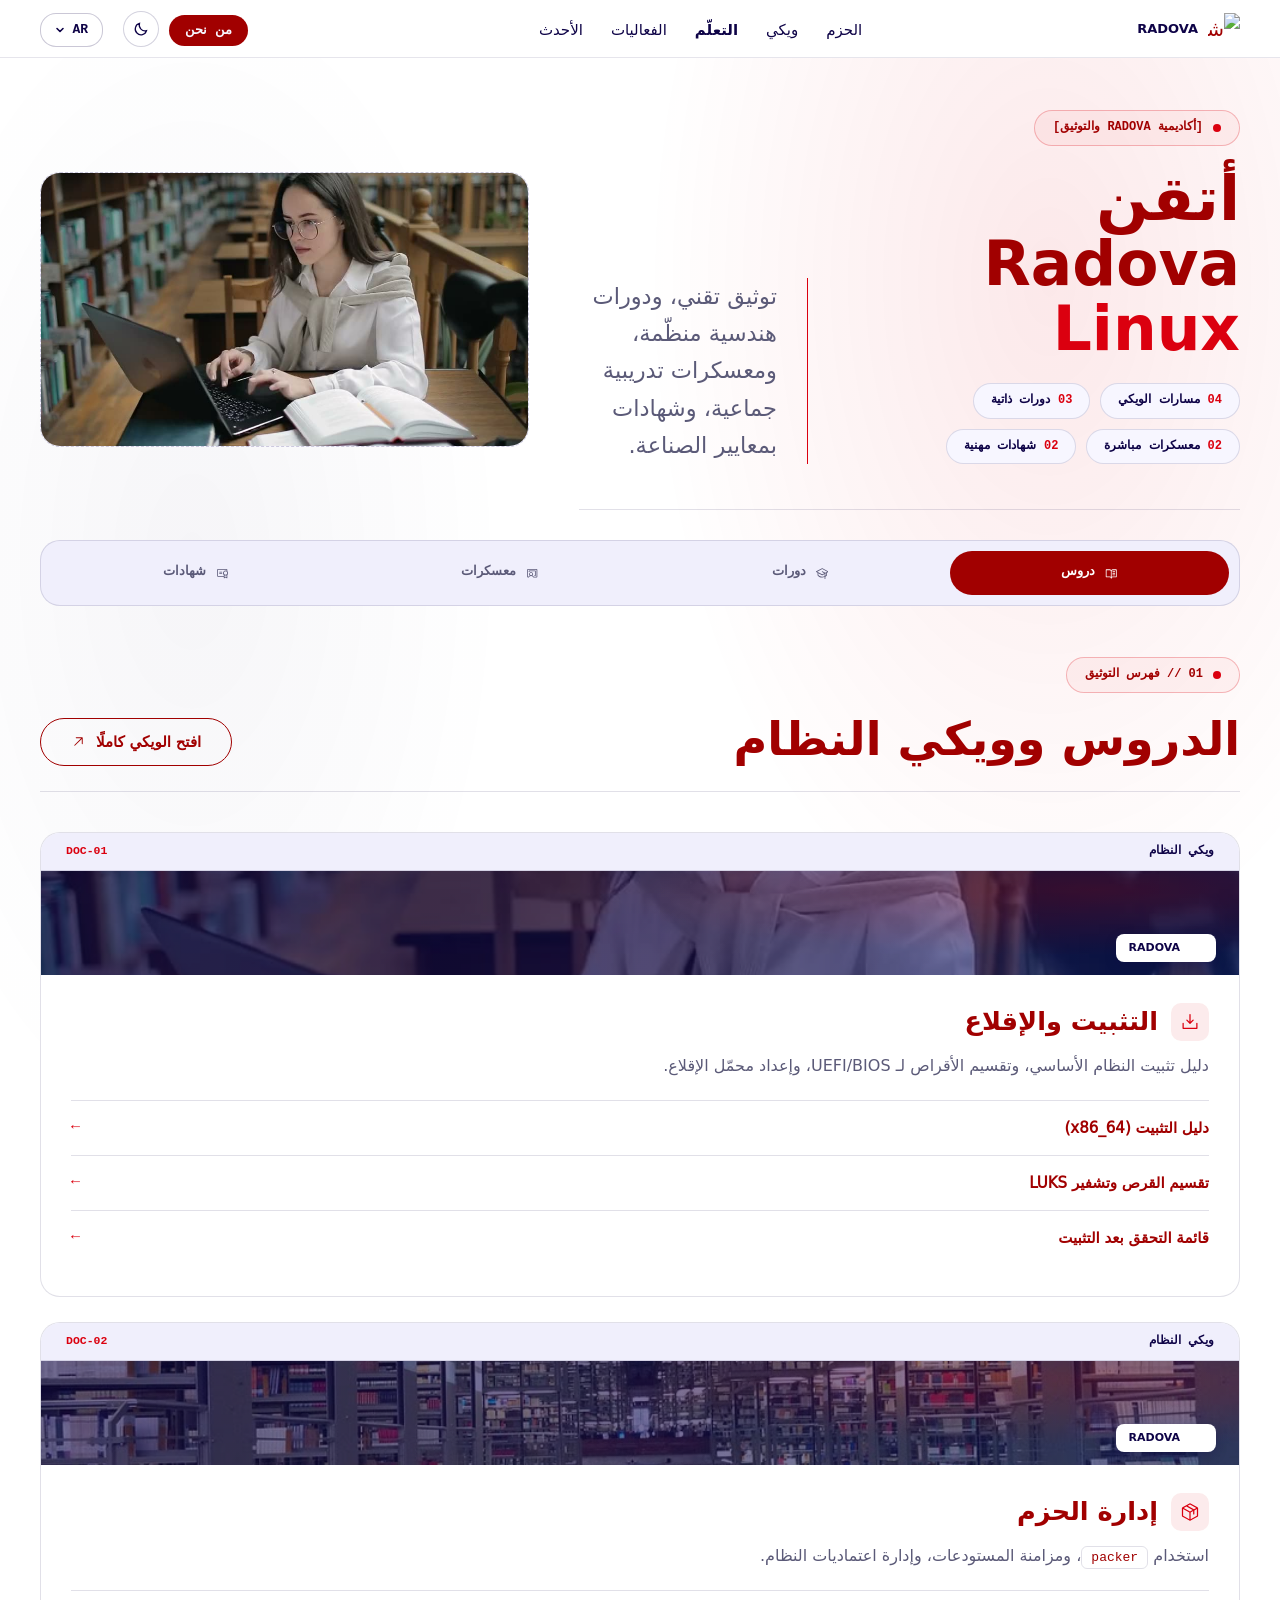
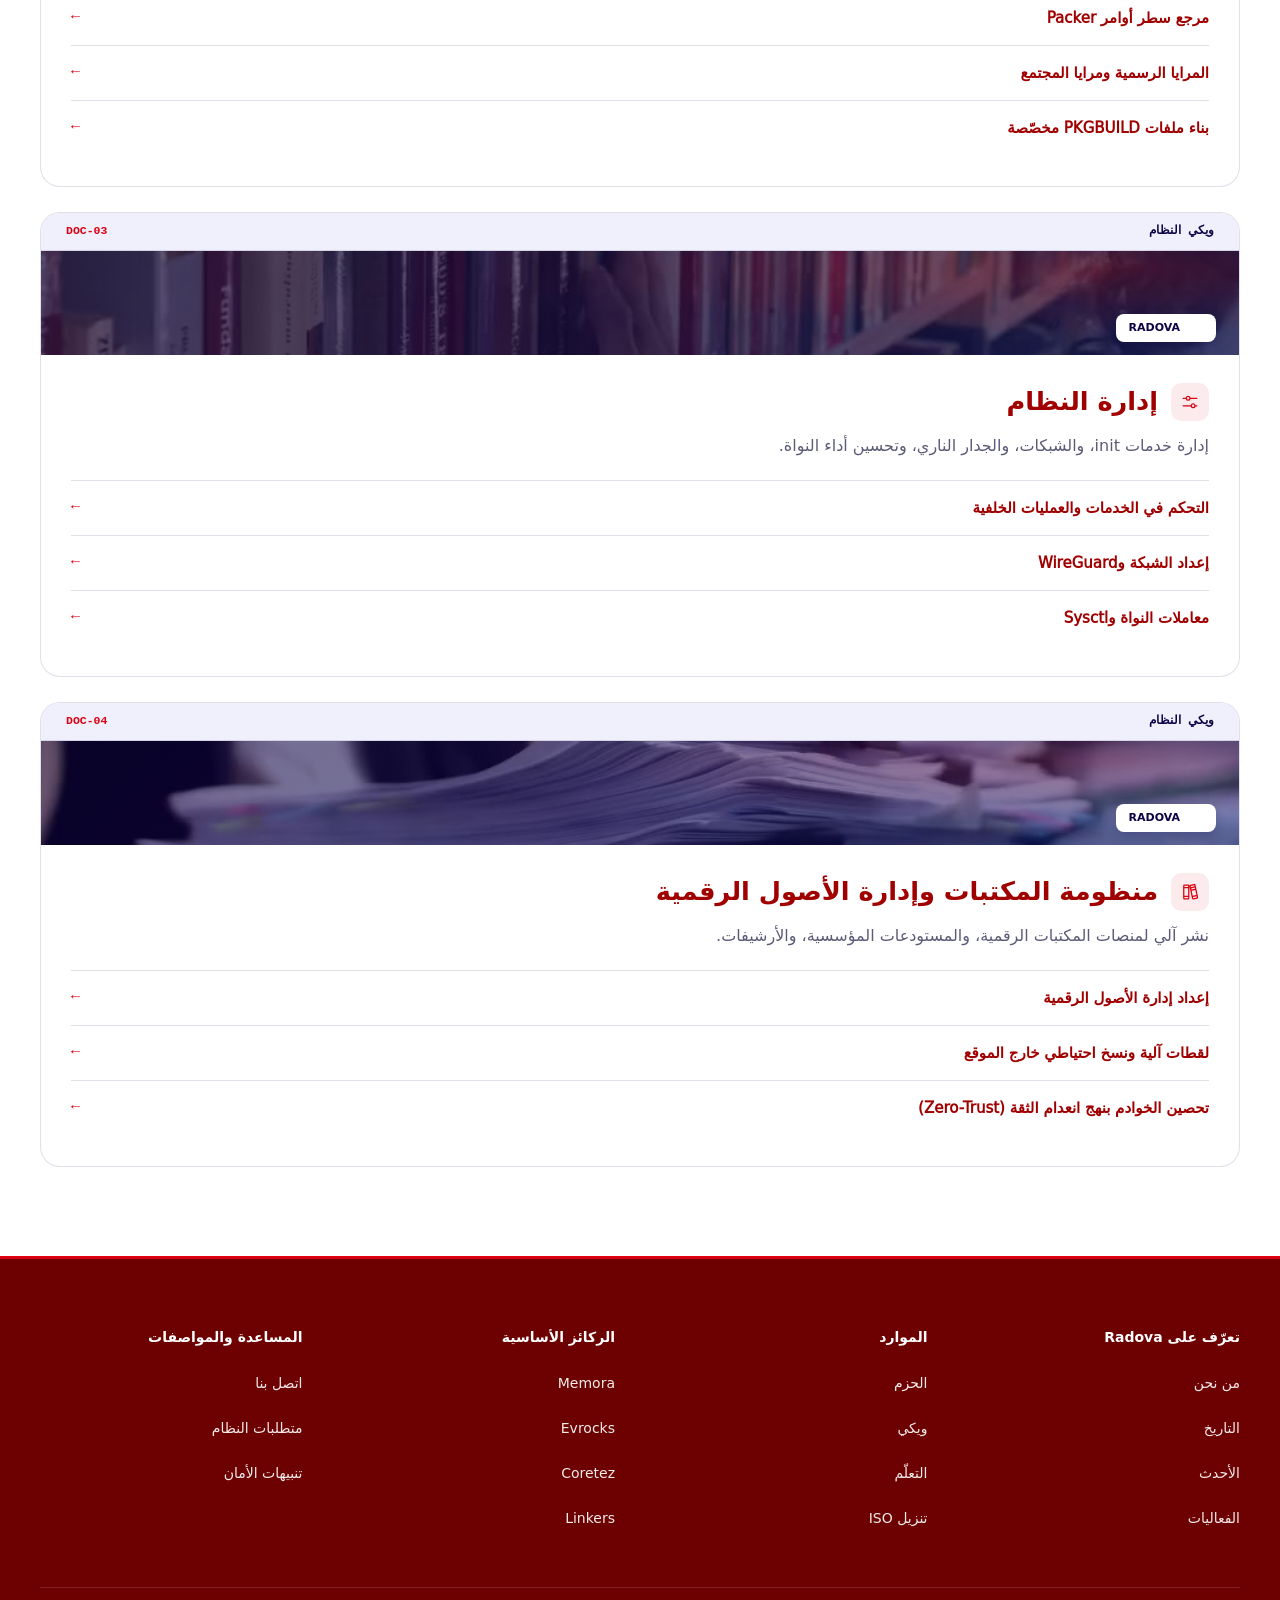
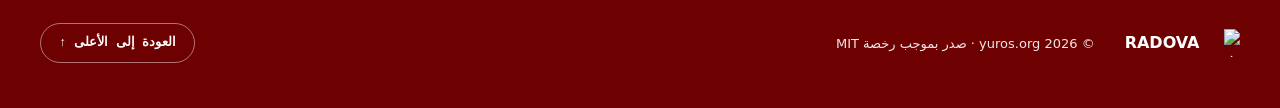
==== commit c513c4f9: "update" ====
--- a/ar/index.html
+++ b/ar/index.html
@@ -10,7 +10,7 @@
     <link rel="icon" type="image/png" href="../assets/logo.png">
     <link rel="stylesheet" href="../assets/css/pico.min.css" media="print" onload="this.media='all'">
 <noscript><link rel="stylesheet" href="../assets/css/pico.min.css"></noscript>
-<style>:root{color-scheme:light;--font-heading:"Lato","Lato Fallback",system-ui,-apple-system,sans-serif;--font-body:"Roboto Variable","Roboto Fallback",system-ui,-apple-system,sans-serif;--font-mono:ui-monospace,SFMono-Regular,Menlo,Consolas,monospace;--red-900:#A10000;--red-700:#BB080B;--red-600:#DB000F;--red-500:#FF0000;--blue:#0035c6;--lavender:#F7F6FF;--white:#FFFFFF;--muted:#5b5a78;--line:rgba(14,3,71,0.10);--navy-gradient:linear-gradient(135deg,#0E0347 0%,#0E0347 55%,#0B2E8D 130%);--pad-x:1rem;--pad-y:clamp(5rem,9vw,7.5rem);--ic-arrow-red:url("data:image/svg+xml,%3Csvg%20fill%3D%22%23DB000F%22%20xmlns%3D%22http%3A%2F%2Fwww.w3.org%2F2000%2Fsvg%22%20viewBox%3D%220%200%20256%20256%22%20fill%3D%22currentColor%22%3E%3Cpath%20d%3D%22M200%2C64V168a8%2C8%2C0%2C0%2C1-16%2C0V83.31L69.66%2C197.66a8%2C8%2C0%2C0%2C1-11.32-11.32L172.69%2C72H88a8%2C8%2C0%2C0%2C1%2C0-16H192A8%2C8%2C0%2C0%2C1%2C200%2C64Z%22%2F%3E%3C%2Fsvg%3E")}*,*::before,*::after{box-sizing:border-box}button,input,select,textarea{font:inherit;color:inherit}img,svg{vertical-align:middle}img{max-width:100%;height:auto}.ph{width:1em;height:1em;flex-shrink:0}html{max-width:100%;overflow-x:clip;background-color:var(--white);color-scheme:light;scroll-behavior:smooth}body{max-width:100%;overflow-x:clip;margin:0;padding:0;background-color:var(--white);color:var(--red-900);font-family:var(--font-body);font-size:16px;line-height:1.6;-webkit-font-smoothing:antialiased}body > main,main{margin:0;padding:0;counter-reset:section-counter}ul,ol,dl,li,dt,dd,figure,pre,blockquote{margin:0;padding:0;list-style:none}li::marker{content:none}p,h1,h2,h3,h4,dt,dd,td,th,code,a,span,div,article{min-width:0;overflow-wrap:anywhere}h1,h2,h3,h4,h5,h6{font-family:var(--font-heading);color:var(--red-900);margin:0 0 1rem;text-wrap:balance}h1{font-size:clamp(2.25rem,5vw,56px);font-weight:900;line-height:1.1;letter-spacing:-0.02em}h2{font-size:clamp(2rem,4vw,48px);font-weight:900;line-height:1.15;letter-spacing:-0.015em}h3{font-size:clamp(1.25rem,2.2vw,24px);font-weight:700;line-height:1.25}h1 span,h2 span{color:var(--red-900)}p{font-family:var(--font-body);font-size:16px;line-height:1.65;color:var(--muted);margin:0 0 1rem}.lead{font-size:clamp(1.125rem,1.8vw,20px);line-height:1.6;color:var(--muted)}.eyebrow{font-family:var(--font-body);font-size:14px;font-weight:700;text-transform:uppercase;letter-spacing:0.08em;color:var(--red-900);margin:0 0 0.65rem}code{font-family:var(--font-mono)}code{background:transparent;padding:0;color:inherit;font-size:13.5px}a{color:var(--red-900);text-decoration:underline;text-underline-offset:0.2em}a:hover{color:var(--red-700)}:focus-visible{outline:2px solid var(--red-600);outline-offset:3px}.skip-link{position:absolute;top:-4rem;inset-inline-start:1rem;z-index:100;padding:0.5rem 1rem;background:var(--red-900);color:var(--white);border-radius:999px;font-weight:600;text-decoration:none}.skip-link:focus{top:0.75rem}main > section{position:relative;padding-block:var(--pad-y);scroll-margin-top:5rem}body > header.site-header,.site-header{position:sticky;top:0;z-index:100;width:100%;min-height:48px;padding-block:0.65rem;display:flex;align-items:center;justify-content:space-between;gap:1.25rem;background:rgba(255,255,255,0.82);-webkit-backdrop-filter:blur(16px) saturate(180%);backdrop-filter:blur(16px) saturate(180%);border-bottom:1px solid var(--line)}@supports not (backdrop-filter:blur(1px)){.site-header{background:var(--white)}}.brand-lockup{display:inline-flex;align-items:center;gap:0.625rem;text-decoration:none}.brand-name{font-family:var(--font-heading);font-weight:900;font-size:0.8rem;letter-spacing:0.02em;text-transform:uppercase;color:#0E0347}.brand-lockup-light .brand-name{color:var(--white)}.nav-list{display:flex;align-items:center;gap:1.75rem;flex-wrap:wrap}.nav-list a{font-family:var(--font-body);font-size:15px;font-weight:500;color:#0E0347;text-decoration:none}.nav-list a:hover{color:var(--red-600)}.navbar{margin-inline-start:auto}.nav-links{list-style:none;margin:0;padding:0;display:flex}.nav-links li{list-style:none;margin:0;padding:0}.dropdown{position:relative;display:inline-block}nav.navbar li :where(a,[role="link"]){margin:0}.dropdown-content{position:absolute;top:calc(100% + 18px);inset-inline-end:0;inset-inline-start:auto;transform:translateY(-6px);background:var(--white);min-width:250px;max-width:calc(100vw - 32px);border-radius:16px;box-shadow:0 16px 15px rgba(0,0,0,0.08);z-index:999;opacity:0;visibility:hidden;transition:opacity 0.25s ease,transform 0.25s ease;border:1px solid rgba(14,3,71,0.14);overflow:hidden}.dropdown-content.active,.btn-navy.active ~ .dropdown-content,.dropdown:hover .dropdown-content,.dropdown:focus-within .dropdown-content{opacity:1;visibility:visible;transform:translateY(0)}.dropdown-content a,.dropdown-content button.d-content-back{display:flex;justify-content:space-between;align-items:center;gap:1rem;width:100%;margin:0;padding:1.2rem 1.5rem;background:transparent;color:#0E0347;font-family:var(--font-heading);font-weight:700;font-size:13px;text-transform:uppercase;letter-spacing:1px;text-decoration:none;text-align:start;border:none;border-bottom:1px solid #F0F0F0;border-radius:0;cursor:pointer;transition:transform 0.2s ease,opacity 0.2s ease;white-space:nowrap}.dropdown-content :last-child{border-bottom:none}.dropdown-content a:hover,.dropdown-content a:focus,.dropdown-content button.d-content-back:hover,.dropdown-content button.d-content-back:focus{background-color:#db000f;color:var(--white);border-color:#DB000F}.dropdown-content button.d-content-back{color:var(--red-900)}.dropdown-content button.d-content-back:hover,.dropdown-content button.d-content-back:focus{border-radius:0 0 16px 16px}.d-content-h:hover{border-radius:16px 16px 0 0}.d-content-r:hover{border-radius:0}.d-content-c:hover{border-radius:0 0 16px 16px}.menu-arrow{position:absolute;top:100%;inset-inline-end:20px;inset-inline-start:auto;transform:none;width:0;height:0;border-inline-start:10px solid transparent;border-inline-end:10px solid transparent;border-bottom:10px solid rgba(14,3,71,0.14);z-index:1000;display:none;margin-top:8px}.btn-navy.active + .menu-arrow,.dropdown:hover .menu-arrow,.dropdown:focus-within .menu-arrow{display:block}a.btn,button.btn{text-decoration:none;cursor:pointer;user-select:none}.btn{display:inline-flex;align-items:center;justify-content:center;height:48px;padding-inline:1.5rem;border-radius:9999px;font-family:var(--font-body);font-size:16px;font-weight:500;line-height:1;white-space:nowrap;border:1.5px solid transparent;transition:transform 200ms cubic-bezier(.2,.7,.2,1)}.btn:active{transform:scale(0.98)}.btn-lg{height:52px;padding-inline:1.5rem;font-size:16px;font-weight:600}.btn-navy{background-color:var(--red-900);border:none;color:#f7f6ff;font-family:var(--font-mono);font-weight:700;font-size:13px;text-transform:uppercase;padding:0.5rem 1rem;cursor:pointer;border-radius:16px;transition:transform 0.2s ease,opacity 0.2s ease;display:inline-block;text-decoration:none;line-height:normal}.btn-navy:hover{background-color:rgba(14,3,71,0.05);color:var(--red-900)}.btn-navy.active{background-color:var(--red-900);color:var(--white)}.btn-primary{background-color:var(--red-600);border-color:var(--red-600);color:var(--white);box-shadow:0 4px 16px rgba(219,0,15,0.24)}.btn-primary:hover{background-color:var(--red-700);border-color:var(--red-700);color:var(--white)}.btn-primary:active{background-color:var(--red-900);border-color:var(--red-900)}.btn-arrow{padding-inline:1.5rem 0.625rem;gap:0.75rem}.btn-arrow::after{content:"";display:inline-block;width:32px;height:32px;border-radius:50%;flex-shrink:0;transition:transform 200ms cubic-bezier(.2,.7,.2,1)}.btn-arrow::after{background:var(--white) var(--ic-arrow-red) center / 18px 18px no-repeat}.btn-arrow:hover::after{transform:translateX(10px)}.hero{background:radial-gradient(45% 50% at 82% 18%,rgba(219,0,15,0.10),transparent 70%),radial-gradient(35% 40% at 15% 30%,rgba(14,3,71,0.04),transparent 70%),#FFFFFF;padding-top:clamp(1rem,2vw,1.75rem);padding-bottom:clamp(3.5rem,7vw,5.5rem);border-bottom:1px solid var(--line)}.hero-chip{display:inline-flex;align-items:center;gap:0.5rem;padding:0.35rem 0.9rem;border-radius:999px;border:1px solid rgba(219,0,15,0.25);background:rgba(219,0,15,0.04);color:var(--red-900);font-size:13px;font-weight:700;margin:0}.hero-chip::before{content:"";width:8px;height:8px;border-radius:50%;background:var(--red-600)}.hero-lead{font-size:1.125rem;line-height:1.7;color:var(--muted);margin-bottom:2rem}.hero-actions{display:flex;align-items:center;gap:1rem;flex-wrap:wrap;margin:0}.header-menu{display:flex;align-items:center;justify-content:space-between;flex:1;gap:1.5rem;margin-inline-start:1.5rem}.nav-toggle{display:none;flex-direction:column;justify-content:center;align-items:center;gap:5px;width:38px;height:38px;padding:0;margin:0;margin-inline-start:auto;background:transparent;border:1px solid var(--line);border-radius:10px;cursor:pointer}.nav-toggle:hover{background-color:rgba(14,3,71,0.05);border-color:var(--red-900)}.nav-toggle span{display:block;width:18px;height:2px;background-color:var(--red-900);border-radius:2px;transition:transform 0.25s ease,opacity 0.2s ease}.nav-toggle[aria-expanded="true"] span:nth-child(1){transform:translateY(7px) rotate(45deg)}.nav-toggle[aria-expanded="true"] span:nth-child(2){opacity:0}.nav-toggle[aria-expanded="true"] span:nth-child(3){transform:translateY(-7px) rotate(-45deg)}@media (max-width:767px){.site-header{position:sticky;top:0;z-index:1000;flex-wrap:nowrap;padding-block:0.65rem;background:var(--white);-webkit-backdrop-filter:none;backdrop-filter:none}.nav-toggle{display:inline-flex;position:relative;z-index:1002}.header-menu{display:none;position:fixed;inset:0;top:58px;z-index:999;flex-direction:column;align-items:stretch;justify-content:flex-start;width:100%;height:calc(100dvh - 58px);margin-inline-start:0;padding:0.75rem var(--pad-x) 2rem;background:var(--white);border-top:1px solid var(--line);overflow-y:auto;gap:0.125rem}.header-menu.is-open{display:flex}.header-menu nav,.header-menu ul,.header-menu li{display:block;width:100%;margin:0;padding:0}.nav-list,.dropdown-content{display:flex !important;flex-direction:column;align-items:stretch;gap:0.125rem}.navbar{margin:0;padding:0;border-top:none}.navbar .btn-navy,.dropdown-content button.d-content-back,.menu-arrow,.dropdown:hover .menu-arrow,.dropdown:focus-within .menu-arrow{display:none}.dropdown-content{position:static;opacity:1;visibility:visible;transform:none;min-width:100%;max-width:100%;border:none;border-radius:0;box-shadow:none;background:transparent}.nav-list a,.dropdown-content a{display:flex;align-items:center;justify-content:flex-start;width:100%;margin:0;padding:0.55rem 0.75rem;color:var(--red-900);font-family:var(--font-body);font-size:15.5px;font-weight:700;line-height:1.3;text-transform:none;letter-spacing:0;border:none;border-radius:10px;box-sizing:border-box}.nav-list a:hover,.nav-list a:focus,.dropdown-content a:hover,.dropdown-content a:focus{background-color:rgba(219,0,15,0.08);color:var(--red-600);border-radius:10px}}@media (min-width:768px){.header-menu{display:flex;align-items:center;flex:1;gap:2.9rem}.header-menu > nav:first-child{margin-inline:auto}.header-menu .navbar{margin-inline-start:0}}button.btn-lang{margin:0;width:auto;flex-shrink:0;display:inline-flex;align-items:center;justify-content:center;background-color:var(--white);border:1.5px solid rgba(14,3,71,0.22);color:#0E0347;font-family:var(--font-mono);font-weight:700;font-size:13px;text-transform:uppercase;padding:0.5rem 0.9rem;border-radius:16px;cursor:pointer;line-height:normal}button.btn-lang:hover{border-color:var(--red-900);color:var(--red-900);background-color:var(--surface-subtle)}@media (max-width:767px){button.btn-lang{margin-inline-start:auto;padding:0.45rem 0.75rem;position:relative;z-index:1002}.nav-toggle{margin-inline-start:0}}button.btn-theme{display:inline-flex;align-items:center;justify-content:center;width:36px;height:36px;min-height:36px;margin:0;margin-inline-start:auto;padding:0;border-radius:999px;border:1.5px solid rgba(14,3,71,0.18);background:#ffffff;color:#0E0347;cursor:pointer;flex-shrink:0;transition:transform 140ms ease}button.btn-theme + button.btn-lang{margin-inline-start:0}@media (min-width:768px){button.btn-theme{margin-inline-start:0}}button.btn-theme:hover{border-color:#DB000F;color:#DB000F;background:#F7F6FF}button.btn-theme:active{transform:scale(0.96)}:root[data-theme="dark"] .btn-theme .ic-moon,:root:not([data-theme="dark"]) .btn-theme .ic-sun{display:none}:root[data-theme="dark"]{color-scheme:dark;--muted:#C4C0D4;--line:rgba(196,192,212,0.18)}:root[data-theme="dark"],:root[data-theme="dark"] body{background-color:#0B0711;color:#FFFFFF}:root[data-theme="dark"] h1,:root[data-theme="dark"] h2,:root[data-theme="dark"] h3,:root[data-theme="dark"] h4,:root[data-theme="dark"] h5,:root[data-theme="dark"] h6{color:#FFFFFF}:root[data-theme="dark"] .eyebrow{color:#DB000F}:root[data-theme="dark"] .site-header{background:rgba(11,7,17,0.88);border-bottom-color:rgba(196,192,212,0.16)}:root[data-theme="dark"] .brand-name,:root[data-theme="dark"] .nav-list a{color:#FFFFFF}:root[data-theme="dark"] .nav-toggle span{background-color:#FFFFFF}:root[data-theme="dark"] .nav-list a:hover{color:#DB000F}:root[data-theme="dark"] .dropdown-content{background-color:#150B52;border-color:rgba(196,192,212,0.22);box-shadow:0 16px 36px rgba(0,0,0,0.45)}:root[data-theme="dark"] .dropdown-content a,:root[data-theme="dark"] .dropdown-content button.d-content-back{color:#FFFFFF}:root[data-theme="dark"] .dropdown-content a:hover,:root[data-theme="dark"] .dropdown-content button.d-content-back:hover{background-color:#0E0347;color:#FFFFFF}:root[data-theme="dark"] .btn-navy{background-color:#150B52;border-color:rgba(196,192,212,0.28);color:#FFFFFF}:root[data-theme="dark"] .btn-navy:hover{background-color:#DB000F;border-color:#DB000F;color:#FFFFFF}:root[data-theme="dark"] button.btn-theme,:root[data-theme="dark"] button.btn-lang{background-color:#150B52;border-color:rgba(196,192,212,0.28);color:#F7F6FF}:root[data-theme="dark"] button.btn-theme:hover,:root[data-theme="dark"] button.btn-lang:hover{border-color:#DB000F;color:#FFFFFF;background-color:#0E0347}:root[data-theme="dark"] .hero{background:radial-gradient(46% 52% at 82% 18%,rgba(219,0,15,0.16),transparent 72%),radial-gradient(38% 46% at 15% 32%,rgba(21,11,82,0.45),transparent 72%),#0B0711}:root[data-theme="dark"] .hero-chip{background-color:rgba(219,0,15,0.14);border-color:rgba(219,0,15,0.45);color:#FFFFFF}:root[data-theme="dark"] .hero-lead,:root[data-theme="dark"] .lead{color:#C4C0D4}@media (max-width:767px){:root[data-theme="dark"] .header-menu{background-color:#0B0711}}:root,[data-theme="light"]{--lr-bg:#FFFFFF;--lr-surface:#FFFFFF;--lr-surface-alt:#F7F6FF;--lr-dock:#F0EFFC;--lr-ink:#A10000;--lr-navy:#0E0347;--lr-muted:#5b5a78;--lr-line:rgba(14,3,71,0.12);--lr-border-strong:#A10000;--lr-primary:#DB000F;--lr-primary-hover:#BB080B;--lr-primary-active:#A10000;--lr-accent-red:#DB000F;--lr-blue:#0035c6;--lr-sec-solid-bg:#A10000;--lr-sec-solid-ink:#FFFFFF;--lr-sec-solid-hover:#0035c6;--lr-outline-bg:transparent;--lr-outline-ink:#A10000;--lr-outline-border:#A10000;--lr-outline-hover-bg:rgba(219,0,15,0.08);--lr-outline-hover-ink:#A10000;--lr-badge-soft-bg:rgba(219,0,15,0.08);--lr-badge-soft-ink:#A10000;--radova-heading-font:var(--font-heading,"Lato",system-ui,-apple-system,sans-serif);--radova-body-font:var(--font-body,"Roboto Variable",system-ui,-apple-system,sans-serif);--radova-mono-font:var(--font-mono,ui-monospace,SFMono-Regular,Menlo,Consolas,monospace);--learns-pad-x:var(--pad-x,max(1rem,calc((100% - 72rem) / 2)))}[data-theme="dark"]{--lr-bg:#0B0711;--lr-surface:#150B52;--lr-surface-alt:#0E0347;--lr-dock:#0E0347;--lr-ink:#FFFFFF;--lr-navy:#FFFFFF;--lr-muted:#C4C0D4;--lr-line:rgba(196,192,212,0.18);--lr-border-strong:rgba(196,192,212,0.25);--lr-primary:#DB000F;--lr-primary-hover:#BB080B;--lr-primary-active:#A10000;--lr-accent-red:#DB000F;--lr-blue:#0035C6;--lr-sec-solid-bg:#FFFFFF;--lr-sec-solid-ink:#0E0347;--lr-sec-solid-hover:#F7F6FF;--lr-outline-bg:transparent;--lr-outline-ink:#FFFFFF;--lr-outline-border:rgba(255,255,255,0.45);--lr-outline-hover-bg:rgba(219,0,15,0.16);--lr-outline-hover-ink:#FFFFFF;--lr-badge-soft-bg:rgba(219,0,15,0.16);--lr-badge-soft-ink:#FFFFFF}body{background-color:var(--lr-bg)}.learns-container{width:100%;margin-inline:auto;padding-block:clamp(2rem,4vw,3.5rem) clamp(4rem,7vw,6rem);padding-inline:var(--learns-pad-x);color:var(--lr-ink);background:radial-gradient(45% 35% at 82% 8%,rgba(219,0,15,0.09),transparent 70%),radial-gradient(35% 30% at 15% 18%,rgba(14,3,71,0.04),transparent 70%),var(--lr-bg)}[data-theme="dark"] .learns-container{background:radial-gradient(50% 35% at 28% 10%,rgba(219,0,15,0.15),transparent 65%),radial-gradient(40% 35% at 82% 18%,rgba(21,11,82,0.35),transparent 70%),#0B0711}.editorial-header{display:grid;gap:1.5rem;padding-bottom:2.25rem;margin-bottom:2.25rem;border-bottom:1px solid var(--lr-line)}.eyebrow{display:inline-flex;align-items:center;gap:0.5rem;width:fit-content;padding:0.35rem 0.9rem;margin:0 0 1rem;border-radius:999px;border:1px solid rgba(219,0,15,0.25);background:rgba(219,0,15,0.04);font-family:var(--radova-mono-font);font-size:12px;font-weight:700;text-transform:uppercase;letter-spacing:0.08em;color:var(--lr-ink)}.eyebrow::before{content:"";width:8px;height:8px;border-radius:50%;background:var(--lr-accent-red)}[data-theme="dark"] .eyebrow{background:rgba(219,0,15,0.14);border-color:rgba(219,0,15,0.35);color:#F7F6FF}.editorial-header h1{margin:0;font-family:var(--radova-heading-font);font-size:clamp(2.25rem,4.8vw,3.5rem);font-weight:900;line-height:1.06;letter-spacing:-0.03em;color:var(--lr-ink);text-transform:capitalize}.editorial-header h1 span{color:var(--lr-accent-red)}.editorial-header > p{margin:0;font-family:var(--radova-body-font);font-size:1.125rem;line-height:1.65;color:var(--lr-muted)}@media (min-width:768px){.editorial-header{grid-template-columns:1.25fr 0.75fr;align-items:end;gap:2.5rem}.editorial-header > p{border-inline-start:1px solid var(--lr-accent-red);padding-inline-start:1.5rem}}nav.tab-grid{display:block;margin-bottom:2.5rem}nav.tab-grid ul{display:flex;flex-wrap:wrap;gap:0.5rem;margin:0;padding:0.5rem;list-style:none;border-radius:20px}.tab-grid li{flex:1 1 auto;margin:0;padding:0;list-style:none}.tab-grid .tab-btn{display:flex;align-items:center;justify-content:center;gap:0.5rem;width:100%;min-height:44px;margin:0;padding:0.6rem 1.15rem;border:1px solid transparent;border-radius:999px;box-shadow:none;font-family:var(--radova-mono-font);font-size:12.5px;font-weight:700;letter-spacing:0.04em;text-transform:uppercase;white-space:nowrap;line-height:1.2;text-align:center;color:var(--lr-muted);background:transparent;cursor:pointer}.tab-grid .tab-btn:hover,.tab-grid .tab-btn:focus-visible{color:var(--lr-ink);background:rgba(14,3,71,0.06)}[data-theme="dark"] .tab-grid .tab-btn:hover,[data-theme="dark"] .tab-grid .tab-btn:focus-visible{color:#FFFFFF;background:#150B52}.tab-grid .tab-btn[aria-selected="true"]{color:#FFFFFF;background:var(--lr-sec-solid-bg)}[data-theme="dark"] .tab-grid .tab-btn[aria-selected="true"]{color:#FFFFFF;background:#DB000F}.tab-grid .tab-btn[aria-selected="true"] .ph{color:#FFFFFF}@media (max-width:540px){nav.tab-grid ul{flex-direction:column;border-radius:18px}.tab-grid .tab-btn{width:100%}}.learn-section{margin-top:0}.tab-panel[hidden]{display:none !important}.tab-panel.is-active{animation:tabPanelFade 200ms cubic-bezier(.2,.7,.2,1)}.section-banner{display:flex;flex-wrap:wrap;align-items:flex-end;justify-content:space-between;gap:1rem;padding-bottom:1.25rem;margin-bottom:2rem;border-bottom:1px solid var(--lr-line)}.section-banner h2{margin:0;font-family:var(--radova-heading-font);font-size:clamp(1.85rem,3.6vw,2.75rem);font-weight:900;line-height:1.15;letter-spacing:-0.02em;color:var(--lr-ink);text-transform:capitalize}.section-note{margin:0;font-family:var(--radova-mono-font);font-size:13px;font-weight:600;letter-spacing:0.04em;color:var(--lr-muted)}.button{display:inline-flex;align-items:center;justify-content:center;gap:0.5rem;min-height:46px;padding:0.65rem 1.5rem;border:1.5px solid var(--lr-primary);border-radius:9999px;font-family:var(--radova-body-font);font-size:15px;font-weight:600;line-height:1.2;text-decoration:none;color:#FFFFFF;background:var(--lr-primary);box-shadow:0 4px 16px rgba(219,0,15,0.22);cursor:pointer;transition:transform 200ms cubic-bezier(.2,.7,.2,1)}.button:hover,.button:focus-visible{color:#FFFFFF;background:var(--lr-primary-hover);border-color:var(--lr-primary-hover)}.button:active{transform:scale(0.98);background:var(--lr-primary-active);border-color:var(--lr-primary-active)}.button--outline-navy{color:var(--lr-outline-ink);background:var(--lr-outline-bg);border-color:var(--lr-outline-border);box-shadow:none}.button--outline-navy:hover,.button--outline-navy:focus-visible{color:var(--lr-outline-hover-ink);background:var(--lr-outline-hover-bg);border-color:var(--lr-outline-hover-bg)}.badge{display:inline-flex;align-items:center;gap:0.35rem;flex-shrink:0;white-space:nowrap;overflow-wrap:normal;word-break:normal;padding:0.28rem 0.8rem;border-radius:999px;font-family:var(--radova-mono-font);font-size:12px;font-weight:700;letter-spacing:0.04em;text-transform:uppercase;line-height:1.3;color:#FFFFFF;background:#0E0347}.course-card__top .meta{display:inline-flex;align-items:center;gap:0.35rem;white-space:nowrap}@media (max-width:480px){.badge{font-size:11px;padding:0.25rem 0.7rem}.course-card__top .meta{font-size:12px}}.wiki-board{display:grid;grid-template-columns:1fr;gap:1.25rem}@media (min-width:768px){.wiki-board{grid-template-columns:repeat(2,1fr)}}.wiki-cell{padding:1.75rem;border:1px solid var(--lr-line);border-radius:20px;transition:transform 200ms ease}@media (hover:hover){.wiki-cell:hover{border-color:var(--lr-accent-red);box-shadow:0 10px 30px rgba(14,3,71,0.08);transform:translateY(-2px)}}.wiki-cell h3{display:flex;align-items:center;gap:0.65rem;font-family:var(--radova-heading-font);font-size:clamp(1.25rem,2vw,1.5rem);font-weight:900;line-height:1.25;margin-top:0;margin-bottom:0.6rem;color:var(--lr-ink)}.wiki-cell h3 .ph{width:38px;height:38px;padding:9px;border-radius:10px;background:rgba(219,0,15,0.08);color:var(--lr-accent-red);flex-shrink:0}.wiki-cell > p{font-size:1rem;line-height:1.6;color:var(--lr-muted);margin-top:0;margin-bottom:1.25rem}.wiki-cell code,.course-card code,.post-row code{font-family:var(--radova-mono-font);color:var(--lr-ink);border:1px solid var(--lr-line);padding:0.15rem 0.45rem;border-radius:6px;font-size:13px}.wiki-links{margin:0;padding:0;border-top:1px solid var(--lr-line)}.wiki-links li{margin:0;padding:0;list-style:none;border-bottom:1px solid var(--lr-line)}.wiki-links li:last-child{border-bottom:0}.wiki-links a{display:flex;align-items:center;justify-content:space-between;padding:0.75rem 0;font-size:15px;font-weight:600;text-decoration:none;color:var(--lr-ink)}.wiki-links a::after{content:"\2192";font-family:var(--radova-mono-font);color:var(--lr-accent-red)}.wiki-links a:hover,.wiki-links a:focus-visible{color:var(--lr-accent-red);padding-inline-start:0.35rem}.course-grid{display:grid;grid-template-columns:1fr;gap:1.25rem}@media (min-width:1024px){.course-grid{grid-template-columns:repeat(3,1fr)}}.course-card{display:flex;flex-direction:column;margin:0;padding:1.75rem;border:1px solid var(--lr-line);border-radius:20px;transition:transform 200ms ease}@media (hover:hover){.course-card:hover{border-color:var(--lr-accent-red);box-shadow:0 10px 30px rgba(14,3,71,0.08);transform:translateY(-2px)}}.course-card__top{display:flex;flex-wrap:wrap;align-items:center;justify-content:space-between;gap:0.5rem 0.75rem;margin-bottom:1.15rem}.course-card h3{font-family:var(--radova-heading-font);font-size:1.35rem;font-weight:900;line-height:1.25;margin-top:0;margin-bottom:0.65rem;color:var(--lr-ink)}.course-card > p{font-size:15.5px;line-height:1.6;color:var(--lr-muted);margin-top:0;margin-bottom:1.25rem}.course-card .meta-dl{margin-top:auto;margin-bottom:1.35rem;border-top:1px solid var(--lr-line)}.course-card__footer .button{width:100%}.post-grid{display:grid;gap:1.25rem;margin:0;padding:0;list-style:none}.post-grid > li{margin:0;padding:0}.post-row{display:grid;overflow:hidden;border:1px solid var(--lr-line);border-radius:20px;transition:transform 200ms ease}@media (hover:hover){.post-row:hover{border-color:var(--lr-accent-red);box-shadow:0 10px 30px rgba(14,3,71,0.08);transform:translateY(-2px)}}@media (min-width:768px){.post-row{grid-template-columns:1.25fr 0.75fr}}.post-row__main{padding:1.85rem}.post-row__main h3{margin-top:0;margin-bottom:0.65rem;font-family:var(--radova-heading-font);font-size:clamp(1.35rem,2.2vw,1.85rem);font-weight:900;line-height:1.2;letter-spacing:-0.015em;color:var(--lr-ink)}.post-row__main > p{font-size:1rem;line-height:1.65;color:var(--lr-muted);margin-top:0;margin-bottom:1rem}.post-row__kicker{display:flex;flex-wrap:wrap;gap:0.5rem;margin-top:0;margin-bottom:0.85rem}.post-row__panel{display:flex;flex-direction:column;justify-content:space-between;padding:1.85rem;border-radius:15px;background:var(--lr-dock);border-top:1px solid var(--lr-line)}@media (min-width:768px){.post-row__panel{border-top:0;border-inline-start:1px solid var(--lr-line)}}.post-row__panel .button{margin-top:1.35rem;width:100%}.meta{display:flex;flex-wrap:wrap;align-items:center;gap:0.5rem 1rem;font-family:var(--radova-mono-font);font-size:12.5px;color:var(--lr-muted)}.meta-dl{display:grid;grid-template-columns:max-content 1fr;gap:0 1.25rem;margin:0;font-family:var(--radova-mono-font)}.meta-dl dt,.meta-dl dd{margin:0;padding:0.6rem 0;border-top:1px solid var(--lr-line);font-size:13px}.meta-dl dt:first-of-type,.meta-dl dd:first-of-type{border-top:0}.meta-dl dt{color:var(--lr-muted);text-transform:uppercase;font-size:11.5px;letter-spacing:0.05em}.meta-dl dd{font-weight:700;color:var(--lr-ink);text-align:end}.meta-dl__lead{font-size:1.15rem;color:var(--lr-ink)}.cert-domains{margin-top:1.25rem;padding:1.25rem 1.5rem;border-inline-start:4px solid var(--lr-accent-red);border-radius:0 14px 14px 0;background:var(--lr-surface-alt)}.cert-domains h4{font-family:var(--radova-mono-font);font-size:12px;font-weight:700;margin-top:0;margin-bottom:0.75rem;text-transform:uppercase;letter-spacing:0.08em;color:var(--lr-ink)}.cert-domains ul{margin:0;padding:0;display:grid;gap:0.45rem}.cert-domains li{margin:0;padding:0;list-style:none;font-size:14.5px;color:var(--lr-muted)}.cert-domains li strong{color:var(--lr-ink)}.registration-box{display:grid;grid-template-columns:1fr;gap:1.75rem;margin-top:1.75rem;padding:clamp(1.5rem,3vw,2.25rem);border:1px solid var(--lr-line);border-top:3px solid var(--lr-accent-red);border-radius:20px;box-shadow:0 16px 40px rgba(14,3,71,0.06);scroll-margin-top:5.5rem}@media (min-width:768px){.registration-box{grid-template-columns:1fr 1.2fr}}.registration-box__info h3{font-family:var(--radova-heading-font);font-size:1.5rem;font-weight:900;margin-top:0;margin-bottom:0.75rem;color:var(--lr-ink)}.registration-box__info p:last-child{margin-bottom:0;font-size:15.5px;line-height:1.65;color:var(--lr-muted)}.registration-form{display:grid;gap:1rem;margin:0}.registration-form label{display:flex;flex-direction:column;gap:0.4rem;margin:0;font-family:var(--radova-mono-font);font-size:12px;font-weight:700;letter-spacing:0.06em;text-transform:uppercase;color:var(--lr-ink)}.registration-form input,.registration-form select{width:100%;height:46px;margin:0;padding-inline:1rem;border:1px solid var(--lr-line);border-radius:14px;font-family:var(--radova-body-font);font-size:15px;background-color:var(--lr-surface-alt);color:var(--lr-ink)}[data-theme="dark"] .registration-form input,[data-theme="dark"] .registration-form select{color-scheme:dark}.registration-form input::placeholder{color:var(--lr-muted);opacity:0.7}.registration-form input:focus,.registration-form select:focus{outline:none;border-color:var(--lr-accent-red);box-shadow:0 0 0 3px rgba(219,0,15,0.16);background-color:var(--lr-surface)}.registration-form .button{margin-top:0.4rem;width:100%}:root[data-theme="dark"] .site-header .btn-navy{background-color:#150B52;color:#FFFFFF;border:1px solid rgba(196,192,212,0.25)}:root[data-theme="dark"] .site-header .btn-navy:hover,:root[data-theme="dark"] .site-header .btn-navy.active{background-color:#0E0347;color:#FFFFFF;border-color:#DB000F}@media (max-width:767px){:root[data-theme="dark"] .header-menu .dropdown-content{background-color:transparent;border:none;box-shadow:none}:root[data-theme="dark"] .header-menu .dropdown-content a,:root[data-theme="dark"] .header-menu .nav-list a{background-color:transparent;color:#FFFFFF}:root[data-theme="dark"] .header-menu .dropdown-content a:hover,:root[data-theme="dark"] .header-menu .nav-list a:hover{background-color:rgba(219,0,15,0.14);color:#DB000F}}:root{--red-900:#A10000;--red-700:#BB080B;--red-600:#DB000F;--red-500:#FF0000;--navy-950:#0B0711;--navy-900:#0E0347;--navy-800:#150B52;--blue:#0035C6;--lavender:#F7F6FF;--white:#FFFFFF;--surface-page:#FFFFFF;--surface-card:#FFFFFF;--surface-subtle:#F7F6FF;--surface-dock:#F0EFFC;--surface-header:rgba(255,255,255,0.82);--text-primary:#0E0347;--text-heading:#A10000;--text-muted:#5B5A78;--text-accent:#DB000F;--border-line:rgba(14,3,71,0.10);--border-card:rgba(14,3,71,0.12);--font-heading:"Lato",system-ui,-apple-system,sans-serif;--font-mono:ui-monospace,SFMono-Regular,Menlo,Consolas,monospace;--container-max:100%}:root[data-theme="dark"]{--surface-page:#0B0711;--surface-card:#150B52;--surface-subtle:#150B52;--surface-dock:#0E0347;--surface-header:rgba(11,7,17,0.88);--text-primary:#FFFFFF;--text-heading:#FFFFFF;--text-muted:#C4C0D4;--border-line:rgba(196,192,212,0.18);--border-card:rgba(196,192,212,0.16)}html{font-size:100%}@media (min-width:576px){:root{--container-max:510px}html{font-size:106.25%}}@media (min-width:768px){:root{--container-max:min(92vw,920px)}html{font-size:106.25%}}@media (min-width:1024px){:root{--container-max:950px}html{font-size:118.75%}}@media (min-width:1280px){:root{--container-max:1200px}html{font-size:125%}}@media (min-width:1536px){:root{--container-max:1450px}html{font-size:131.25%}}body{font-size:1rem;line-height:1.6}.site-header{position:sticky;top:0;z-index:100;min-height:48px;padding-block:0.65rem;gap:1.25rem;background:var(--surface-header);-webkit-backdrop-filter:blur(16px) saturate(180%);backdrop-filter:blur(16px) saturate(180%);border-bottom:1px solid var(--border-line)}:root .site-header{background:var(--surface-header);border-bottom-color:var(--border-line)}:root[data-theme="dark"] .site-header{border-bottom-color:var(--border-line)}.site-header .brand-name{font-family:var(--font-heading);font-size:0.8rem;font-weight:900;letter-spacing:0.02em;text-transform:uppercase;color:var(--text-primary)}.site-header .nav-list a{font-size:15px;font-weight:500;color:var(--text-primary)}.site-header .nav-list a[aria-current="page"]{font-weight:700}:root:not([data-theme="dark"]) .dropdown-content a{color:#0E0347}#about-menu-btn.btn-navy{border-radius:16px;font-size:13px}@media (min-width:768px){.site-header .dropdown-content{top:calc(100% + 18px);min-width:250px;border-radius:16px}}button.btn-theme{width:36px;height:36px;min-width:36px;padding:0;border-radius:999px}button.btn-lang{border-radius:16px;font-size:13px}@media (max-width:767px){.nav-toggle{width:38px;height:38px}.header-menu.is-open{top:58px;height:calc(100dvh - 58px)}}.btn-primary,.button{display:inline-flex;align-items:center;justify-content:center;height:48px;padding:0 1.5rem;border-radius:9999px}.btn-primary,.button:not([class*="--outline"]){background:var(--red-600);border-color:var(--red-600);color:#FFFFFF;box-shadow:0 4px 16px rgba(219,0,15,0.24)}.hero-chip,.chip{border-radius:999px;padding:0.35rem 0.9rem;font-size:13px;border:1px solid rgba(219,0,15,0.25);background:rgba(219,0,15,0.04)}*,*::before,*::after{transition-property:opacity,transform !important}:root{--pad-x:max(1rem,calc((100% - var(--container-max)) / 2))}.hero-split{display:grid;grid-template-columns:1fr;gap:1.5rem;align-items:center;margin-bottom:1.5rem}@media (min-width:1024px){.hero-split{grid-template-columns:1.15fr 0.85fr;gap:2.5rem}}.hero-split .editorial-header{margin-bottom:0}.hero-media{aspect-ratio:16 / 9;overflow:hidden;border-radius:20px;background:var(--lr-surface-alt,#F7F6FF);border:1px dashed rgba(14,3,71,0.18)}.hero-media img{display:block;width:100%;height:100%;object-fit:cover}:root[data-theme="dark"] .hero-media{background:var(--lr-surface-alt,#150B52);border-color:rgba(196,192,212,0.25)}.lang-menu{position:relative;flex-shrink:0}.lang-menu button.btn-lang{margin:0;gap:0.375rem}.lang-menu button.btn-lang svg{transition:transform 0.2s ease}.lang-menu button.btn-lang[aria-expanded="true"] svg{transform:rotate(180deg)}.lang-menu .lang-list{position:absolute;top:calc(100% + 0.5rem);inset-inline-end:0;z-index:1003;display:block;min-width:11rem;margin:0;padding:0.375rem;list-style:none;background:var(--surface-card);border:1px solid var(--border-card);border-radius:16px;box-shadow:0 12px 30px rgba(14,3,71,0.12)}.lang-menu .lang-list[hidden]{display:none}.lang-menu .lang-list li{margin:0;padding:0;list-style:none}.lang-menu .lang-list a{display:block;width:100%;margin:0;padding:0.55rem 0.75rem;border:0;border-radius:10px;background:none;color:var(--text-primary);text-decoration:none;font:inherit;font-size:14px;font-weight:500;line-height:1.4;text-align:start;cursor:pointer}.lang-menu .lang-list a:hover,.lang-menu .lang-list a:focus-visible{background:var(--surface-subtle)}.lang-menu .lang-list a[aria-current="true"]{color:var(--text-heading);font-weight:700}.lang-menu .lang-list a[aria-current="true"]::after{content:"\2713" / "";float:inline-end;color:var(--text-accent)}@media (max-width:767px){.lang-menu{z-index:1002}}[dir="rtl"] :is(.btn-arrow,.btn-arrow-red,.button--arrow)::after{transform:scaleX(-1)}[dir="rtl"] :is(.btn-arrow,.btn-arrow-red):hover::after{transform:translateX(-10px) scaleX(-1)}[dir="rtl"] *{letter-spacing:normal !important}[dir="rtl"] .wiki-links a::after{content:"\2190"}.site-header .brand-lockup,.site-header .nav-list a,.site-header .btn-navy,.site-header button.btn-lang{white-space:nowrap;flex-shrink:0}@media (min-width:768px){.site-header .nav-list{flex-wrap:nowrap;gap:clamp(0.85rem,1.6vw,1.75rem)}.site-header .header-menu{gap:clamp(0.85rem,1.8vw,2.25rem)}}.lr-format-pills{display:flex;flex-wrap:wrap;gap:0.5rem;margin-top:1.1rem}.lr-format-pill{display:inline-flex;align-items:center;gap:0.4rem;padding:0.35rem 0.85rem;border-radius:999px;border:1px solid var(--lr-line);background:var(--lr-surface-alt);color:var(--lr-navy);font-family:var(--radova-mono-font);font-size:12px;font-weight:700;text-decoration:none;transition:transform 200ms ease,opacity 200ms ease}.lr-format-pill strong{color:var(--lr-accent-red)}.lr-format-pill:hover{transform:translateY(-1px);color:var(--lr-accent-red)}[data-theme="dark"] .lr-format-pill{background:#150B52;color:#FFFFFF}nav.tab-grid ul{background:var(--lr-dock);border:1px solid var(--lr-line)}.wiki-cell,.course-card{padding:0;overflow:hidden;background:var(--lr-surface)}.lr-partner-pill{position:absolute;inset-inline-start:1.15rem;bottom:0.65rem;display:inline-flex;align-items:center;gap:0.4rem;padding:0.26rem 0.65rem;border-radius:8px;background:#FFFFFF;color:#0E0347;box-shadow:0 4px 12px rgba(14,3,71,0.24);font-family:var(--radova-heading-font);font-size:11px;font-weight:900;letter-spacing:0.04em;text-transform:uppercase}.lr-partner-pill img{width:15px;height:15px;object-fit:contain}.lr-partner-pill--inline{position:static;box-shadow:none;border:1px solid var(--lr-line);background:var(--lr-surface-alt);color:var(--lr-navy)}[data-theme="dark"] .lr-partner-pill--inline{background:#0E0347;color:#FFFFFF}@media (min-width:768px){.dropdown::after{content:"-";color:transparent;position:absolute;top:100%;inset-inline-end:0;width:250px;height:24px;display:none}.dropdown:hover::after,.dropdown:focus-within::after{display:block}}@media (min-width:768px){body>header.site-header,.site-header{gap:clamp(0.5rem,1.2vw,20px)}.site-header .header-menu{gap:clamp(0.75rem,2vw,46px)}.site-header .nav-list{flex-wrap:nowrap!important;gap:clamp(0.65rem,1.6vw,28px)}.site-header .brand-lockup,.site-header .nav-list a,.site-header .btn-navy,.site-header button.btn-lang{white-space:nowrap;flex-shrink:0}}html{scroll-padding-block-start:5.5rem}body>header.site-header,.site-header{margin:0;padding-block:10px;padding-inline:max(16px,calc((100% - var(--container-max,var(--radova-max-width,100%))) / 2));gap:20px;min-height:58px;box-sizing:border-box}.site-header .brand-lockup{display:inline-flex;align-items:center;gap:10px;margin:0;padding:0;text-decoration:none;flex-shrink:0}.site-header .brand-name{font-family:"Lato",system-ui,-apple-system,sans-serif;font-size:13px;font-weight:900;line-height:1.2;letter-spacing:0.02em;text-transform:uppercase;color:#0E0347}.site-header .nav-list,.site-header ul.nav-list{display:flex;align-items:center;gap:28px;margin:0;padding:0;list-style:none}.site-header .nav-list li{margin:0;padding:0;list-style:none}.site-header .nav-list a{display:inline-flex;align-items:center;padding:6px 0;margin:0;font-family:"Roboto Variable",system-ui,-apple-system,sans-serif;font-size:15px;font-weight:500;line-height:1.2;color:#0E0347;text-decoration:none}.site-header .nav-list a[aria-current="page"]{font-weight:700}.site-header button{margin:0}.site-header .btn-theme{width:36px;height:36px;padding:0;display:inline-flex;align-items:center;justify-content:center;flex-shrink:0}.site-header .btn-navy,.site-header #about-menu-btn.btn-navy{display:inline-flex;align-items:center;justify-content:center;gap:6px;margin:0;font-family:ui-monospace,SFMono-Regular,Menlo,Consolas,monospace;font-size:13px;font-weight:700;line-height:1.2;text-transform:uppercase;padding:8px 16px;border-radius:16px;background-color:#A10000;color:#F7F6FF}.site-header button.btn-lang{display:inline-flex;align-items:center;justify-content:center;margin:0;font-family:ui-monospace,SFMono-Regular,Menlo,Consolas,monospace;font-size:13px;font-weight:700;line-height:1.2;text-transform:uppercase;padding:8px 14px;border-radius:16px;color:#0E0347}@media (min-width:768px){.site-header .header-menu{display:flex;align-items:center;flex:1;gap:46px;margin:0;margin-inline-start:0}.site-header .header-menu>nav:first-child{margin-inline:auto}.site-header .navbar{margin:0;margin-inline-start:0}}:root[data-theme="dark"] .site-header .brand-name,:root[data-theme="dark"] .site-header .nav-list a{color:#FFFFFF}:root[data-theme="dark"] .site-header .btn-navy,:root[data-theme="dark"] .site-header #about-menu-btn.btn-navy,:root[data-theme="dark"] .site-header button.btn-lang{background-color:#150B52;color:#FFFFFF;border-color:rgba(196,192,212,0.28)}@media (max-width:767px){.site-header .nav-list{flex-direction:column;align-items:stretch;gap:6px}.site-header button.btn-lang{padding:7px 12px}.site-header .nav-list a{font-size:15.5px;font-weight:700;padding:9px 12px;min-height:44px}}@media (prefers-reduced-motion:reduce){*,*::before,*::after{animation-duration:0.01ms!important;animation-iteration-count:1!important;transition-duration:0.01ms!important;scroll-behavior:auto!important}}</style>
+<style>/*radova-pico-shield*/body>main{padding-block:0}section{margin-bottom:0}article{margin-bottom:0;padding:0;border-radius:0;background:transparent;box-shadow:none}button{background:none;border:0;padding:0;margin:0;color:inherit;font:inherit;box-shadow:none}:where(a:not([role=button])){text-decoration:none}:root{color-scheme:light;--font-heading:"Lato","Lato Fallback",system-ui,-apple-system,sans-serif;--font-body:"Roboto Variable","Roboto Fallback",system-ui,-apple-system,sans-serif;--font-mono:ui-monospace,SFMono-Regular,Menlo,Consolas,monospace;--red-900:#A10000;--red-700:#BB080B;--red-600:#DB000F;--red-500:#FF0000;--blue:#0035c6;--lavender:#F7F6FF;--white:#FFFFFF;--muted:#5b5a78;--line:rgba(14,3,71,0.10);--navy-gradient:linear-gradient(135deg,#0E0347 0%,#0E0347 55%,#0B2E8D 130%);--pad-x:1rem;--pad-y:clamp(5rem,9vw,7.5rem);--ic-arrow-red:url("data:image/svg+xml,%3Csvg%20fill%3D%22%23DB000F%22%20xmlns%3D%22http%3A%2F%2Fwww.w3.org%2F2000%2Fsvg%22%20viewBox%3D%220%200%20256%20256%22%20fill%3D%22currentColor%22%3E%3Cpath%20d%3D%22M200%2C64V168a8%2C8%2C0%2C0%2C1-16%2C0V83.31L69.66%2C197.66a8%2C8%2C0%2C0%2C1-11.32-11.32L172.69%2C72H88a8%2C8%2C0%2C0%2C1%2C0-16H192A8%2C8%2C0%2C0%2C1%2C200%2C64Z%22%2F%3E%3C%2Fsvg%3E")}*,*::before,*::after{box-sizing:border-box}button,input,select,textarea{font:inherit;color:inherit}img,svg{vertical-align:middle}img{max-width:100%;height:auto}.ph{width:1em;height:1em;flex-shrink:0}html{max-width:100%;overflow-x:clip;background-color:var(--white);color-scheme:light;scroll-behavior:smooth}body{max-width:100%;overflow-x:clip;margin:0;padding:0;background-color:var(--white);color:var(--red-900);font-family:var(--font-body);font-size:16px;line-height:1.6;-webkit-font-smoothing:antialiased}body > main,main{margin:0;padding:0;counter-reset:section-counter}ul,ol,dl,li,dt,dd,figure,pre,blockquote{margin:0;padding:0;list-style:none}li::marker{content:none}p,h1,h2,h3,h4,dt,dd,td,th,code,a,span,div,article{min-width:0;overflow-wrap:anywhere}h1,h2,h3,h4,h5,h6{font-family:var(--font-heading);color:var(--red-900);margin:0 0 1rem;text-wrap:balance}h1{font-size:clamp(2.25rem,5vw,56px);font-weight:900;line-height:1.1;letter-spacing:-0.02em}h2{font-size:clamp(2rem,4vw,48px);font-weight:900;line-height:1.15;letter-spacing:-0.015em}h3{font-size:clamp(1.25rem,2.2vw,24px);font-weight:700;line-height:1.25}h1 span,h2 span{color:var(--red-900)}p{font-family:var(--font-body);font-size:16px;line-height:1.65;color:var(--muted);margin:0 0 1rem}.lead{font-size:clamp(1.125rem,1.8vw,20px);line-height:1.6;color:var(--muted)}.eyebrow{font-family:var(--font-body);font-size:14px;font-weight:700;text-transform:uppercase;letter-spacing:0.08em;color:var(--red-900);margin:0 0 0.65rem}code{font-family:var(--font-mono)}code{background:transparent;padding:0;color:inherit;font-size:13.5px}a{color:var(--red-900);text-decoration:underline;text-underline-offset:0.2em}a:hover{color:var(--red-700)}:focus-visible{outline:2px solid var(--red-600);outline-offset:3px}.skip-link{position:absolute;top:-4rem;inset-inline-start:1rem;z-index:100;padding:0.5rem 1rem;background:var(--red-900);color:var(--white);border-radius:999px;font-weight:600;text-decoration:none}.skip-link:focus{top:0.75rem}main > section{position:relative;padding-block:var(--pad-y);scroll-margin-top:5rem}body > header.site-header,.site-header{position:sticky;top:0;z-index:100;width:100%;min-height:48px;padding-block:0.65rem;display:flex;align-items:center;justify-content:space-between;gap:1.25rem;background:rgba(255,255,255,0.82);-webkit-backdrop-filter:blur(16px) saturate(180%);backdrop-filter:blur(16px) saturate(180%);border-bottom:1px solid var(--line)}@supports not (backdrop-filter:blur(1px)){.site-header{background:var(--white)}}.brand-lockup{display:inline-flex;align-items:center;gap:0.625rem;text-decoration:none}.brand-name{font-family:var(--font-heading);font-weight:900;font-size:0.8rem;letter-spacing:0.02em;text-transform:uppercase;color:#0E0347}.brand-lockup-light .brand-name{color:var(--white)}.nav-list{display:flex;align-items:center;gap:1.75rem;flex-wrap:wrap}.nav-list a{font-family:var(--font-body);font-size:15px;font-weight:500;color:#0E0347;text-decoration:none}.nav-list a:hover{color:var(--red-600)}.navbar{margin-inline-start:auto}.nav-links{list-style:none;margin:0;padding:0;display:flex}.nav-links li{list-style:none;margin:0;padding:0}.dropdown{position:relative;display:inline-block}nav.navbar li :where(a,[role="link"]){margin:0}.dropdown-content{position:absolute;top:calc(100% + 18px);inset-inline-end:0;inset-inline-start:auto;transform:translateY(-6px);background:var(--white);min-width:250px;max-width:calc(100vw - 32px);border-radius:16px;box-shadow:0 16px 15px rgba(0,0,0,0.08);z-index:999;opacity:0;visibility:hidden;transition:opacity 0.25s ease,transform 0.25s ease;border:1px solid rgba(14,3,71,0.14);overflow:hidden}.dropdown-content.active,.btn-navy.active ~ .dropdown-content,.dropdown:hover .dropdown-content,.dropdown:focus-within .dropdown-content{opacity:1;visibility:visible;transform:translateY(0)}.dropdown-content a,.dropdown-content button.d-content-back{display:flex;justify-content:space-between;align-items:center;gap:1rem;width:100%;margin:0;padding:1.2rem 1.5rem;background:transparent;color:#0E0347;font-family:var(--font-heading);font-weight:700;font-size:13px;text-transform:uppercase;letter-spacing:1px;text-decoration:none;text-align:start;border:none;border-bottom:1px solid #F0F0F0;border-radius:0;cursor:pointer;transition:transform 0.2s ease,opacity 0.2s ease;white-space:nowrap}.dropdown-content :last-child{border-bottom:none}.dropdown-content a:hover,.dropdown-content a:focus,.dropdown-content button.d-content-back:hover,.dropdown-content button.d-content-back:focus{background-color:#db000f;color:var(--white);border-color:#DB000F}.dropdown-content button.d-content-back{color:var(--red-900)}.dropdown-content button.d-content-back:hover,.dropdown-content button.d-content-back:focus{border-radius:0 0 16px 16px}.d-content-h:hover{border-radius:16px 16px 0 0}.d-content-r:hover{border-radius:0}.d-content-c:hover{border-radius:0 0 16px 16px}.menu-arrow{position:absolute;top:100%;inset-inline-end:20px;inset-inline-start:auto;transform:none;width:0;height:0;border-inline-start:10px solid transparent;border-inline-end:10px solid transparent;border-bottom:10px solid rgba(14,3,71,0.14);z-index:1000;display:none;margin-top:8px}.btn-navy.active + .menu-arrow,.dropdown:hover .menu-arrow,.dropdown:focus-within .menu-arrow{display:block}a.btn,button.btn{text-decoration:none;cursor:pointer;user-select:none}.btn{display:inline-flex;align-items:center;justify-content:center;height:48px;padding-inline:1.5rem;border-radius:9999px;font-family:var(--font-body);font-size:16px;font-weight:500;line-height:1;white-space:nowrap;border:1.5px solid transparent;transition:transform 200ms cubic-bezier(.2,.7,.2,1)}.btn:active{transform:scale(0.98)}.btn-lg{height:52px;padding-inline:1.5rem;font-size:16px;font-weight:600}.btn-navy{background-color:var(--red-900);border:none;color:#f7f6ff;font-family:var(--font-mono);font-weight:700;font-size:13px;text-transform:uppercase;padding:0.5rem 1rem;cursor:pointer;border-radius:16px;transition:transform 0.2s ease,opacity 0.2s ease;display:inline-block;text-decoration:none;line-height:normal}.btn-navy:hover{background-color:rgba(14,3,71,0.05);color:var(--red-900)}.btn-navy.active{background-color:var(--red-900);color:var(--white)}.btn-primary{background-color:var(--red-600);border-color:var(--red-600);color:var(--white);box-shadow:0 4px 16px rgba(219,0,15,0.24)}.btn-primary:hover{background-color:var(--red-700);border-color:var(--red-700);color:var(--white)}.btn-primary:active{background-color:var(--red-900);border-color:var(--red-900)}.btn-arrow{padding-inline:1.5rem 0.625rem;gap:0.75rem}.btn-arrow::after{content:"";display:inline-block;width:32px;height:32px;border-radius:50%;flex-shrink:0;transition:transform 200ms cubic-bezier(.2,.7,.2,1)}.btn-arrow::after{background:var(--white) var(--ic-arrow-red) center / 18px 18px no-repeat}.btn-arrow:hover::after{transform:translateX(10px)}.hero{background:radial-gradient(45% 50% at 82% 18%,rgba(219,0,15,0.10),transparent 70%),radial-gradient(35% 40% at 15% 30%,rgba(14,3,71,0.04),transparent 70%),#FFFFFF;padding-top:clamp(1rem,2vw,1.75rem);padding-bottom:clamp(3.5rem,7vw,5.5rem);border-bottom:1px solid var(--line)}.hero-chip{display:inline-flex;align-items:center;gap:0.5rem;padding:0.35rem 0.9rem;border-radius:999px;border:1px solid rgba(219,0,15,0.25);background:rgba(219,0,15,0.04);color:var(--red-900);font-size:13px;font-weight:700;margin:0}.hero-chip::before{content:"";width:8px;height:8px;border-radius:50%;background:var(--red-600)}.hero-lead{font-size:1.125rem;line-height:1.7;color:var(--muted);margin-bottom:2rem}.hero-actions{display:flex;align-items:center;gap:1rem;flex-wrap:wrap;margin:0}.header-menu{display:flex;align-items:center;justify-content:space-between;flex:1;gap:1.5rem;margin-inline-start:1.5rem}.nav-toggle{display:none;flex-direction:column;justify-content:center;align-items:center;gap:5px;width:38px;height:38px;padding:0;margin:0;margin-inline-start:auto;background:transparent;border:1px solid var(--line);border-radius:10px;cursor:pointer}.nav-toggle:hover{background-color:rgba(14,3,71,0.05);border-color:var(--red-900)}.nav-toggle span{display:block;width:18px;height:2px;background-color:var(--red-900);border-radius:2px;transition:transform 0.25s ease,opacity 0.2s ease}.nav-toggle[aria-expanded="true"] span:nth-child(1){transform:translateY(7px) rotate(45deg)}.nav-toggle[aria-expanded="true"] span:nth-child(2){opacity:0}.nav-toggle[aria-expanded="true"] span:nth-child(3){transform:translateY(-7px) rotate(-45deg)}@media (max-width:767px){.site-header{position:sticky;top:0;z-index:1000;flex-wrap:nowrap;padding-block:0.65rem;background:var(--white);-webkit-backdrop-filter:none;backdrop-filter:none}.nav-toggle{display:inline-flex;position:relative;z-index:1002}.header-menu{display:none;position:fixed;inset:0;top:58px;z-index:999;flex-direction:column;align-items:stretch;justify-content:flex-start;width:100%;height:calc(100dvh - 58px);margin-inline-start:0;padding:0.75rem var(--pad-x) 2rem;background:var(--white);border-top:1px solid var(--line);overflow-y:auto;gap:0.125rem}.header-menu.is-open{display:flex}.header-menu nav,.header-menu ul,.header-menu li{display:block;width:100%;margin:0;padding:0}.nav-list,.dropdown-content{display:flex !important;flex-direction:column;align-items:stretch;gap:0.125rem}.navbar{margin:0;padding:0;border-top:none}.navbar .btn-navy,.dropdown-content button.d-content-back,.menu-arrow,.dropdown:hover .menu-arrow,.dropdown:focus-within .menu-arrow{display:none}.dropdown-content{position:static;opacity:1;visibility:visible;transform:none;min-width:100%;max-width:100%;border:none;border-radius:0;box-shadow:none;background:transparent}.nav-list a,.dropdown-content a{display:flex;align-items:center;justify-content:flex-start;width:100%;margin:0;padding:0.55rem 0.75rem;color:var(--red-900);font-family:var(--font-body);font-size:15.5px;font-weight:700;line-height:1.3;text-transform:none;letter-spacing:0;border:none;border-radius:10px;box-sizing:border-box}.nav-list a:hover,.nav-list a:focus,.dropdown-content a:hover,.dropdown-content a:focus{background-color:rgba(219,0,15,0.08);color:var(--red-600);border-radius:10px}}@media (min-width:768px){.header-menu{display:flex;align-items:center;flex:1;gap:2.9rem}.header-menu > nav:first-child{margin-inline:auto}.header-menu .navbar{margin-inline-start:0}}button.btn-lang{margin:0;width:auto;flex-shrink:0;display:inline-flex;align-items:center;justify-content:center;background-color:var(--white);border:1.5px solid rgba(14,3,71,0.22);color:#0E0347;font-family:var(--font-mono);font-weight:700;font-size:13px;text-transform:uppercase;padding:0.5rem 0.9rem;border-radius:16px;cursor:pointer;line-height:normal}button.btn-lang:hover{border-color:var(--red-900);color:var(--red-900);background-color:var(--surface-subtle)}@media (max-width:767px){button.btn-lang{margin-inline-start:auto;padding:0.45rem 0.75rem;position:relative;z-index:1002}.nav-toggle{margin-inline-start:0}}button.btn-theme{display:inline-flex;align-items:center;justify-content:center;width:36px;height:36px;min-height:36px;margin:0;margin-inline-start:auto;padding:0;border-radius:999px;border:1.5px solid rgba(14,3,71,0.18);background:#ffffff;color:#0E0347;cursor:pointer;flex-shrink:0;transition:transform 140ms ease}button.btn-theme + button.btn-lang{margin-inline-start:0}@media (min-width:768px){button.btn-theme{margin-inline-start:0}}button.btn-theme:hover{border-color:#DB000F;color:#DB000F;background:#F7F6FF}button.btn-theme:active{transform:scale(0.96)}:root[data-theme="dark"] .btn-theme .ic-moon,:root:not([data-theme="dark"]) .btn-theme .ic-sun{display:none}:root[data-theme="dark"]{color-scheme:dark;--muted:#C4C0D4;--line:rgba(196,192,212,0.18)}:root[data-theme="dark"],:root[data-theme="dark"] body{background-color:#0B0711;color:#FFFFFF}:root[data-theme="dark"] h1,:root[data-theme="dark"] h2,:root[data-theme="dark"] h3,:root[data-theme="dark"] h4,:root[data-theme="dark"] h5,:root[data-theme="dark"] h6{color:#FFFFFF}:root[data-theme="dark"] .eyebrow{color:#DB000F}:root[data-theme="dark"] .site-header{background:rgba(11,7,17,0.88);border-bottom-color:rgba(196,192,212,0.16)}:root[data-theme="dark"] .brand-name,:root[data-theme="dark"] .nav-list a{color:#FFFFFF}:root[data-theme="dark"] .nav-toggle span{background-color:#FFFFFF}:root[data-theme="dark"] .nav-list a:hover{color:#DB000F}:root[data-theme="dark"] .dropdown-content{background-color:#150B52;border-color:rgba(196,192,212,0.22);box-shadow:0 16px 36px rgba(0,0,0,0.45)}:root[data-theme="dark"] .dropdown-content a,:root[data-theme="dark"] .dropdown-content button.d-content-back{color:#FFFFFF}:root[data-theme="dark"] .dropdown-content a:hover,:root[data-theme="dark"] .dropdown-content button.d-content-back:hover{background-color:#0E0347;color:#FFFFFF}:root[data-theme="dark"] .btn-navy{background-color:#150B52;border-color:rgba(196,192,212,0.28);color:#FFFFFF}:root[data-theme="dark"] .btn-navy:hover{background-color:#DB000F;border-color:#DB000F;color:#FFFFFF}:root[data-theme="dark"] button.btn-theme,:root[data-theme="dark"] button.btn-lang{background-color:#150B52;border-color:rgba(196,192,212,0.28);color:#F7F6FF}:root[data-theme="dark"] button.btn-theme:hover,:root[data-theme="dark"] button.btn-lang:hover{border-color:#DB000F;color:#FFFFFF;background-color:#0E0347}:root[data-theme="dark"] .hero{background:radial-gradient(46% 52% at 82% 18%,rgba(219,0,15,0.16),transparent 72%),radial-gradient(38% 46% at 15% 32%,rgba(21,11,82,0.45),transparent 72%),#0B0711}:root[data-theme="dark"] .hero-chip{background-color:rgba(219,0,15,0.14);border-color:rgba(219,0,15,0.45);color:#FFFFFF}:root[data-theme="dark"] .hero-lead,:root[data-theme="dark"] .lead{color:#C4C0D4}@media (max-width:767px){:root[data-theme="dark"] .header-menu{background-color:#0B0711}}:root,[data-theme="light"]{--lr-bg:#FFFFFF;--lr-surface:#FFFFFF;--lr-surface-alt:#F7F6FF;--lr-dock:#F0EFFC;--lr-ink:#A10000;--lr-navy:#0E0347;--lr-muted:#5b5a78;--lr-line:rgba(14,3,71,0.12);--lr-border-strong:#A10000;--lr-primary:#DB000F;--lr-primary-hover:#BB080B;--lr-primary-active:#A10000;--lr-accent-red:#DB000F;--lr-blue:#0035c6;--lr-sec-solid-bg:#A10000;--lr-sec-solid-ink:#FFFFFF;--lr-sec-solid-hover:#0035c6;--lr-outline-bg:transparent;--lr-outline-ink:#A10000;--lr-outline-border:#A10000;--lr-outline-hover-bg:rgba(219,0,15,0.08);--lr-outline-hover-ink:#A10000;--lr-badge-soft-bg:rgba(219,0,15,0.08);--lr-badge-soft-ink:#A10000;--radova-heading-font:var(--font-heading,"Lato",system-ui,-apple-system,sans-serif);--radova-body-font:var(--font-body,"Roboto Variable",system-ui,-apple-system,sans-serif);--radova-mono-font:var(--font-mono,ui-monospace,SFMono-Regular,Menlo,Consolas,monospace);--learns-pad-x:var(--pad-x,max(1rem,calc((100% - 72rem) / 2)))}[data-theme="dark"]{--lr-bg:#0B0711;--lr-surface:#150B52;--lr-surface-alt:#0E0347;--lr-dock:#0E0347;--lr-ink:#FFFFFF;--lr-navy:#FFFFFF;--lr-muted:#C4C0D4;--lr-line:rgba(196,192,212,0.18);--lr-border-strong:rgba(196,192,212,0.25);--lr-primary:#DB000F;--lr-primary-hover:#BB080B;--lr-primary-active:#A10000;--lr-accent-red:#DB000F;--lr-blue:#0035C6;--lr-sec-solid-bg:#FFFFFF;--lr-sec-solid-ink:#0E0347;--lr-sec-solid-hover:#F7F6FF;--lr-outline-bg:transparent;--lr-outline-ink:#FFFFFF;--lr-outline-border:rgba(255,255,255,0.45);--lr-outline-hover-bg:rgba(219,0,15,0.16);--lr-outline-hover-ink:#FFFFFF;--lr-badge-soft-bg:rgba(219,0,15,0.16);--lr-badge-soft-ink:#FFFFFF}body{background-color:var(--lr-bg)}.learns-container{width:100%;margin-inline:auto;padding-block:clamp(2rem,4vw,3.5rem) clamp(4rem,7vw,6rem);padding-inline:var(--learns-pad-x);color:var(--lr-ink);background:radial-gradient(45% 35% at 82% 8%,rgba(219,0,15,0.09),transparent 70%),radial-gradient(35% 30% at 15% 18%,rgba(14,3,71,0.04),transparent 70%),var(--lr-bg)}[data-theme="dark"] .learns-container{background:radial-gradient(50% 35% at 28% 10%,rgba(219,0,15,0.15),transparent 65%),radial-gradient(40% 35% at 82% 18%,rgba(21,11,82,0.35),transparent 70%),#0B0711}.editorial-header{display:grid;gap:1.5rem;padding-bottom:2.25rem;margin-bottom:2.25rem;border-bottom:1px solid var(--lr-line)}.eyebrow{display:inline-flex;align-items:center;gap:0.5rem;width:fit-content;padding:0.35rem 0.9rem;margin:0 0 1rem;border-radius:999px;border:1px solid rgba(219,0,15,0.25);background:rgba(219,0,15,0.04);font-family:var(--radova-mono-font);font-size:12px;font-weight:700;text-transform:uppercase;letter-spacing:0.08em;color:var(--lr-ink)}.eyebrow::before{content:"";width:8px;height:8px;border-radius:50%;background:var(--lr-accent-red)}[data-theme="dark"] .eyebrow{background:rgba(219,0,15,0.14);border-color:rgba(219,0,15,0.35);color:#F7F6FF}.editorial-header h1{margin:0;font-family:var(--radova-heading-font);font-size:clamp(2.25rem,4.8vw,3.5rem);font-weight:900;line-height:1.06;letter-spacing:-0.03em;color:var(--lr-ink);text-transform:capitalize}.editorial-header h1 span{color:var(--lr-accent-red)}.editorial-header > p{margin:0;font-family:var(--radova-body-font);font-size:1.125rem;line-height:1.65;color:var(--lr-muted)}@media (min-width:768px){.editorial-header{grid-template-columns:1.25fr 0.75fr;align-items:end;gap:2.5rem}.editorial-header > p{border-inline-start:1px solid var(--lr-accent-red);padding-inline-start:1.5rem}}nav.tab-grid{display:block;margin-bottom:2.5rem}nav.tab-grid ul{display:flex;flex-wrap:wrap;gap:0.5rem;margin:0;padding:0.5rem;list-style:none;border-radius:20px}.tab-grid li{flex:1 1 auto;margin:0;padding:0;list-style:none}.tab-grid .tab-btn{display:flex;align-items:center;justify-content:center;gap:0.5rem;width:100%;min-height:44px;margin:0;padding:0.6rem 1.15rem;border:1px solid transparent;border-radius:999px;box-shadow:none;font-family:var(--radova-mono-font);font-size:12.5px;font-weight:700;letter-spacing:0.04em;text-transform:uppercase;white-space:nowrap;line-height:1.2;text-align:center;color:var(--lr-muted);background:transparent;cursor:pointer}.tab-grid .tab-btn:hover,.tab-grid .tab-btn:focus-visible{color:var(--lr-ink);background:rgba(14,3,71,0.06)}[data-theme="dark"] .tab-grid .tab-btn:hover,[data-theme="dark"] .tab-grid .tab-btn:focus-visible{color:#FFFFFF;background:#150B52}.tab-grid .tab-btn[aria-selected="true"]{color:#FFFFFF;background:var(--lr-sec-solid-bg)}[data-theme="dark"] .tab-grid .tab-btn[aria-selected="true"]{color:#FFFFFF;background:#DB000F}.tab-grid .tab-btn[aria-selected="true"] .ph{color:#FFFFFF}@media (max-width:540px){nav.tab-grid ul{flex-direction:column;border-radius:18px}.tab-grid .tab-btn{width:100%}}.learn-section{margin-top:0}.tab-panel[hidden]{display:none !important}.tab-panel.is-active{animation:tabPanelFade 200ms cubic-bezier(.2,.7,.2,1)}.section-banner{display:flex;flex-wrap:wrap;align-items:flex-end;justify-content:space-between;gap:1rem;padding-bottom:1.25rem;margin-bottom:2rem;border-bottom:1px solid var(--lr-line)}.section-banner h2{margin:0;font-family:var(--radova-heading-font);font-size:clamp(1.85rem,3.6vw,2.75rem);font-weight:900;line-height:1.15;letter-spacing:-0.02em;color:var(--lr-ink);text-transform:capitalize}.section-note{margin:0;font-family:var(--radova-mono-font);font-size:13px;font-weight:600;letter-spacing:0.04em;color:var(--lr-muted)}.button{display:inline-flex;align-items:center;justify-content:center;gap:0.5rem;min-height:46px;padding:0.65rem 1.5rem;border:1.5px solid var(--lr-primary);border-radius:9999px;font-family:var(--radova-body-font);font-size:15px;font-weight:600;line-height:1.2;text-decoration:none;color:#FFFFFF;background:var(--lr-primary);box-shadow:0 4px 16px rgba(219,0,15,0.22);cursor:pointer;transition:transform 200ms cubic-bezier(.2,.7,.2,1)}.button:hover,.button:focus-visible{color:#FFFFFF;background:var(--lr-primary-hover);border-color:var(--lr-primary-hover)}.button:active{transform:scale(0.98);background:var(--lr-primary-active);border-color:var(--lr-primary-active)}.button--outline-navy{color:var(--lr-outline-ink);background:var(--lr-outline-bg);border-color:var(--lr-outline-border);box-shadow:none}.button--outline-navy:hover,.button--outline-navy:focus-visible{color:var(--lr-outline-hover-ink);background:var(--lr-outline-hover-bg);border-color:var(--lr-outline-hover-bg)}.badge{display:inline-flex;align-items:center;gap:0.35rem;flex-shrink:0;white-space:nowrap;overflow-wrap:normal;word-break:normal;padding:0.28rem 0.8rem;border-radius:999px;font-family:var(--radova-mono-font);font-size:12px;font-weight:700;letter-spacing:0.04em;text-transform:uppercase;line-height:1.3;color:#FFFFFF;background:#0E0347}.course-card__top .meta{display:inline-flex;align-items:center;gap:0.35rem;white-space:nowrap}@media (max-width:480px){.badge{font-size:11px;padding:0.25rem 0.7rem}.course-card__top .meta{font-size:12px}}.wiki-board{display:grid;grid-template-columns:1fr;gap:1.25rem}@media (min-width:768px){.wiki-board{grid-template-columns:repeat(2,1fr)}}.wiki-cell{padding:1.75rem;border:1px solid var(--lr-line);border-radius:20px;transition:transform 200ms ease}@media (hover:hover){.wiki-cell:hover{border-color:var(--lr-accent-red);box-shadow:0 10px 30px rgba(14,3,71,0.08);transform:translateY(-2px)}}.wiki-cell h3{display:flex;align-items:center;gap:0.65rem;font-family:var(--radova-heading-font);font-size:clamp(1.25rem,2vw,1.5rem);font-weight:900;line-height:1.25;margin-top:0;margin-bottom:0.6rem;color:var(--lr-ink)}.wiki-cell h3 .ph{width:38px;height:38px;padding:9px;border-radius:10px;background:rgba(219,0,15,0.08);color:var(--lr-accent-red);flex-shrink:0}.wiki-cell > p{font-size:1rem;line-height:1.6;color:var(--lr-muted);margin-top:0;margin-bottom:1.25rem}.wiki-cell code,.course-card code,.post-row code{font-family:var(--radova-mono-font);color:var(--lr-ink);border:1px solid var(--lr-line);padding:0.15rem 0.45rem;border-radius:6px;font-size:13px}.wiki-links{margin:0;padding:0;border-top:1px solid var(--lr-line)}.wiki-links li{margin:0;padding:0;list-style:none;border-bottom:1px solid var(--lr-line)}.wiki-links li:last-child{border-bottom:0}.wiki-links a{display:flex;align-items:center;justify-content:space-between;padding:0.75rem 0;font-size:15px;font-weight:600;text-decoration:none;color:var(--lr-ink)}.wiki-links a::after{content:"\2192";font-family:var(--radova-mono-font);color:var(--lr-accent-red)}.wiki-links a:hover,.wiki-links a:focus-visible{color:var(--lr-accent-red);padding-inline-start:0.35rem}.course-grid{display:grid;grid-template-columns:1fr;gap:1.25rem}@media (min-width:1024px){.course-grid{grid-template-columns:repeat(3,1fr)}}.course-card{display:flex;flex-direction:column;margin:0;padding:1.75rem;border:1px solid var(--lr-line);border-radius:20px;transition:transform 200ms ease}@media (hover:hover){.course-card:hover{border-color:var(--lr-accent-red);box-shadow:0 10px 30px rgba(14,3,71,0.08);transform:translateY(-2px)}}.course-card__top{display:flex;flex-wrap:wrap;align-items:center;justify-content:space-between;gap:0.5rem 0.75rem;margin-bottom:1.15rem}.course-card h3{font-family:var(--radova-heading-font);font-size:1.35rem;font-weight:900;line-height:1.25;margin-top:0;margin-bottom:0.65rem;color:var(--lr-ink)}.course-card > p{font-size:15.5px;line-height:1.6;color:var(--lr-muted);margin-top:0;margin-bottom:1.25rem}.course-card .meta-dl{margin-top:auto;margin-bottom:1.35rem;border-top:1px solid var(--lr-line)}.course-card__footer .button{width:100%}.post-grid{display:grid;gap:1.25rem;margin:0;padding:0;list-style:none}.post-grid > li{margin:0;padding:0}.post-row{display:grid;overflow:hidden;border:1px solid var(--lr-line);border-radius:20px;transition:transform 200ms ease}@media (hover:hover){.post-row:hover{border-color:var(--lr-accent-red);box-shadow:0 10px 30px rgba(14,3,71,0.08);transform:translateY(-2px)}}@media (min-width:768px){.post-row{grid-template-columns:1.25fr 0.75fr}}.post-row__main{padding:1.85rem}.post-row__main h3{margin-top:0;margin-bottom:0.65rem;font-family:var(--radova-heading-font);font-size:clamp(1.35rem,2.2vw,1.85rem);font-weight:900;line-height:1.2;letter-spacing:-0.015em;color:var(--lr-ink)}.post-row__main > p{font-size:1rem;line-height:1.65;color:var(--lr-muted);margin-top:0;margin-bottom:1rem}.post-row__kicker{display:flex;flex-wrap:wrap;gap:0.5rem;margin-top:0;margin-bottom:0.85rem}.post-row__panel{display:flex;flex-direction:column;justify-content:space-between;padding:1.85rem;border-radius:15px;background:var(--lr-dock);border-top:1px solid var(--lr-line)}@media (min-width:768px){.post-row__panel{border-top:0;border-inline-start:1px solid var(--lr-line)}}.post-row__panel .button{margin-top:1.35rem;width:100%}.meta{display:flex;flex-wrap:wrap;align-items:center;gap:0.5rem 1rem;font-family:var(--radova-mono-font);font-size:12.5px;color:var(--lr-muted)}.meta-dl{display:grid;grid-template-columns:max-content 1fr;gap:0 1.25rem;margin:0;font-family:var(--radova-mono-font)}.meta-dl dt,.meta-dl dd{margin:0;padding:0.6rem 0;border-top:1px solid var(--lr-line);font-size:13px}.meta-dl dt:first-of-type,.meta-dl dd:first-of-type{border-top:0}.meta-dl dt{color:var(--lr-muted);text-transform:uppercase;font-size:11.5px;letter-spacing:0.05em}.meta-dl dd{font-weight:700;color:var(--lr-ink);text-align:end}.meta-dl__lead{font-size:1.15rem;color:var(--lr-ink)}.cert-domains{margin-top:1.25rem;padding:1.25rem 1.5rem;border-inline-start:4px solid var(--lr-accent-red);border-radius:0 14px 14px 0;background:var(--lr-surface-alt)}.cert-domains h4{font-family:var(--radova-mono-font);font-size:12px;font-weight:700;margin-top:0;margin-bottom:0.75rem;text-transform:uppercase;letter-spacing:0.08em;color:var(--lr-ink)}.cert-domains ul{margin:0;padding:0;display:grid;gap:0.45rem}.cert-domains li{margin:0;padding:0;list-style:none;font-size:14.5px;color:var(--lr-muted)}.cert-domains li strong{color:var(--lr-ink)}.registration-box{display:grid;grid-template-columns:1fr;gap:1.75rem;margin-top:1.75rem;padding:clamp(1.5rem,3vw,2.25rem);border:1px solid var(--lr-line);border-top:3px solid var(--lr-accent-red);border-radius:20px;box-shadow:0 16px 40px rgba(14,3,71,0.06);scroll-margin-top:5.5rem}@media (min-width:768px){.registration-box{grid-template-columns:1fr 1.2fr}}.registration-box__info h3{font-family:var(--radova-heading-font);font-size:1.5rem;font-weight:900;margin-top:0;margin-bottom:0.75rem;color:var(--lr-ink)}.registration-box__info p:last-child{margin-bottom:0;font-size:15.5px;line-height:1.65;color:var(--lr-muted)}.registration-form{display:grid;gap:1rem;margin:0}.registration-form label{display:flex;flex-direction:column;gap:0.4rem;margin:0;font-family:var(--radova-mono-font);font-size:12px;font-weight:700;letter-spacing:0.06em;text-transform:uppercase;color:var(--lr-ink)}.registration-form input,.registration-form select{width:100%;height:46px;margin:0;padding-inline:1rem;border:1px solid var(--lr-line);border-radius:14px;font-family:var(--radova-body-font);font-size:15px;background-color:var(--lr-surface-alt);color:var(--lr-ink)}[data-theme="dark"] .registration-form input,[data-theme="dark"] .registration-form select{color-scheme:dark}.registration-form input::placeholder{color:var(--lr-muted);opacity:0.7}.registration-form input:focus,.registration-form select:focus{outline:none;border-color:var(--lr-accent-red);box-shadow:0 0 0 3px rgba(219,0,15,0.16);background-color:var(--lr-surface)}.registration-form .button{margin-top:0.4rem;width:100%}:root[data-theme="dark"] .site-header .btn-navy{background-color:#150B52;color:#FFFFFF;border:1px solid rgba(196,192,212,0.25)}:root[data-theme="dark"] .site-header .btn-navy:hover,:root[data-theme="dark"] .site-header .btn-navy.active{background-color:#0E0347;color:#FFFFFF;border-color:#DB000F}@media (max-width:767px){:root[data-theme="dark"] .header-menu .dropdown-content{background-color:transparent;border:none;box-shadow:none}:root[data-theme="dark"] .header-menu .dropdown-content a,:root[data-theme="dark"] .header-menu .nav-list a{background-color:transparent;color:#FFFFFF}:root[data-theme="dark"] .header-menu .dropdown-content a:hover,:root[data-theme="dark"] .header-menu .nav-list a:hover{background-color:rgba(219,0,15,0.14);color:#DB000F}}:root{--red-900:#A10000;--red-700:#BB080B;--red-600:#DB000F;--red-500:#FF0000;--navy-950:#0B0711;--navy-900:#0E0347;--navy-800:#150B52;--blue:#0035C6;--lavender:#F7F6FF;--white:#FFFFFF;--surface-page:#FFFFFF;--surface-card:#FFFFFF;--surface-subtle:#F7F6FF;--surface-dock:#F0EFFC;--surface-header:rgba(255,255,255,0.82);--text-primary:#0E0347;--text-heading:#A10000;--text-muted:#5B5A78;--text-accent:#DB000F;--border-line:rgba(14,3,71,0.10);--border-card:rgba(14,3,71,0.12);--font-heading:"Lato",system-ui,-apple-system,sans-serif;--font-mono:ui-monospace,SFMono-Regular,Menlo,Consolas,monospace;--container-max:100%}:root[data-theme="dark"]{--surface-page:#0B0711;--surface-card:#150B52;--surface-subtle:#150B52;--surface-dock:#0E0347;--surface-header:rgba(11,7,17,0.88);--text-primary:#FFFFFF;--text-heading:#FFFFFF;--text-muted:#C4C0D4;--border-line:rgba(196,192,212,0.18);--border-card:rgba(196,192,212,0.16)}html{font-size:100%}@media (min-width:576px){:root{--container-max:510px}html{font-size:106.25%}}@media (min-width:768px){:root{--container-max:min(92vw,920px)}html{font-size:106.25%}}@media (min-width:1024px){:root{--container-max:950px}html{font-size:118.75%}}@media (min-width:1280px){:root{--container-max:1200px}html{font-size:125%}}@media (min-width:1536px){:root{--container-max:1450px}html{font-size:131.25%}}body{font-size:1rem;line-height:1.6}.site-header{position:sticky;top:0;z-index:100;min-height:48px;padding-block:0.65rem;gap:1.25rem;background:var(--surface-header);-webkit-backdrop-filter:blur(16px) saturate(180%);backdrop-filter:blur(16px) saturate(180%);border-bottom:1px solid var(--border-line)}:root .site-header{background:var(--surface-header);border-bottom-color:var(--border-line)}:root[data-theme="dark"] .site-header{border-bottom-color:var(--border-line)}.site-header .brand-name{font-family:var(--font-heading);font-size:0.8rem;font-weight:900;letter-spacing:0.02em;text-transform:uppercase;color:var(--text-primary)}.site-header .nav-list a{font-size:15px;font-weight:500;color:var(--text-primary)}.site-header .nav-list a[aria-current="page"]{font-weight:700}:root:not([data-theme="dark"]) .dropdown-content a{color:#0E0347}#about-menu-btn.btn-navy{border-radius:16px;font-size:13px}@media (min-width:768px){.site-header .dropdown-content{top:calc(100% + 18px);min-width:250px;border-radius:16px}}button.btn-theme{width:36px;height:36px;min-width:36px;padding:0;border-radius:999px}button.btn-lang{border-radius:16px;font-size:13px}@media (max-width:767px){.nav-toggle{width:38px;height:38px}.header-menu.is-open{top:58px;height:calc(100dvh - 58px)}}.btn-primary,.button{display:inline-flex;align-items:center;justify-content:center;height:48px;padding:0 1.5rem;border-radius:9999px}.btn-primary,.button:not([class*="--outline"]){background:var(--red-600);border-color:var(--red-600);color:#FFFFFF;box-shadow:0 4px 16px rgba(219,0,15,0.24)}.hero-chip,.chip{border-radius:999px;padding:0.35rem 0.9rem;font-size:13px;border:1px solid rgba(219,0,15,0.25);background:rgba(219,0,15,0.04)}*,*::before,*::after{transition-property:opacity,transform !important}:root{--pad-x:max(1rem,calc((100% - var(--container-max)) / 2))}.hero-split{display:grid;grid-template-columns:1fr;gap:1.5rem;align-items:center;margin-bottom:1.5rem}@media (min-width:1024px){.hero-split{grid-template-columns:1.15fr 0.85fr;gap:2.5rem}}.hero-split .editorial-header{margin-bottom:0}.hero-media{aspect-ratio:16 / 9;overflow:hidden;border-radius:20px;background:var(--lr-surface-alt,#F7F6FF);border:1px dashed rgba(14,3,71,0.18)}.hero-media img{display:block;width:100%;height:100%;object-fit:cover}:root[data-theme="dark"] .hero-media{background:var(--lr-surface-alt,#150B52);border-color:rgba(196,192,212,0.25)}.lang-menu{position:relative;flex-shrink:0}.lang-menu button.btn-lang{margin:0;gap:0.375rem}.lang-menu button.btn-lang svg{transition:transform 0.2s ease}.lang-menu button.btn-lang[aria-expanded="true"] svg{transform:rotate(180deg)}.lang-menu .lang-list{position:absolute;top:calc(100% + 0.5rem);inset-inline-end:0;z-index:1003;display:block;min-width:11rem;margin:0;padding:0.375rem;list-style:none;background:var(--surface-card);border:1px solid var(--border-card);border-radius:16px;box-shadow:0 12px 30px rgba(14,3,71,0.12)}.lang-menu .lang-list[hidden]{display:none}.lang-menu .lang-list li{margin:0;padding:0;list-style:none}.lang-menu .lang-list a{display:block;width:100%;margin:0;padding:0.55rem 0.75rem;border:0;border-radius:10px;background:none;color:var(--text-primary);text-decoration:none;font:inherit;font-size:14px;font-weight:500;line-height:1.4;text-align:start;cursor:pointer}.lang-menu .lang-list a:hover,.lang-menu .lang-list a:focus-visible{background:var(--surface-subtle)}.lang-menu .lang-list a[aria-current="true"]{color:var(--text-heading);font-weight:700}.lang-menu .lang-list a[aria-current="true"]::after{content:"\2713" / "";float:inline-end;color:var(--text-accent)}@media (max-width:767px){.lang-menu{z-index:1002}}[dir="rtl"] :is(.btn-arrow,.btn-arrow-red,.button--arrow)::after{transform:scaleX(-1)}[dir="rtl"] :is(.btn-arrow,.btn-arrow-red):hover::after{transform:translateX(-10px) scaleX(-1)}[dir="rtl"] *{letter-spacing:normal !important}[dir="rtl"] .wiki-links a::after{content:"\2190"}.site-header .brand-lockup,.site-header .nav-list a,.site-header .btn-navy,.site-header button.btn-lang{white-space:nowrap;flex-shrink:0}@media (min-width:768px){.site-header .nav-list{flex-wrap:nowrap;gap:clamp(0.85rem,1.6vw,1.75rem)}.site-header .header-menu{gap:clamp(0.85rem,1.8vw,2.25rem)}}.lr-format-pills{display:flex;flex-wrap:wrap;gap:0.5rem;margin-top:1.1rem}.lr-format-pill{display:inline-flex;align-items:center;gap:0.4rem;padding:0.35rem 0.85rem;border-radius:999px;border:1px solid var(--lr-line);background:var(--lr-surface-alt);color:var(--lr-navy);font-family:var(--radova-mono-font);font-size:12px;font-weight:700;text-decoration:none;transition:transform 200ms ease,opacity 200ms ease}.lr-format-pill strong{color:var(--lr-accent-red)}.lr-format-pill:hover{transform:translateY(-1px);color:var(--lr-accent-red)}[data-theme="dark"] .lr-format-pill{background:#150B52;color:#FFFFFF}nav.tab-grid ul{background:var(--lr-dock);border:1px solid var(--lr-line)}.wiki-cell,.course-card{padding:0;overflow:hidden;background:var(--lr-surface)}.lr-partner-pill{position:absolute;inset-inline-start:1.15rem;bottom:0.65rem;display:inline-flex;align-items:center;gap:0.4rem;padding:0.26rem 0.65rem;border-radius:8px;background:#FFFFFF;color:#0E0347;box-shadow:0 4px 12px rgba(14,3,71,0.24);font-family:var(--radova-heading-font);font-size:11px;font-weight:900;letter-spacing:0.04em;text-transform:uppercase}.lr-partner-pill img{width:15px;height:15px;object-fit:contain}.lr-partner-pill--inline{position:static;box-shadow:none;border:1px solid var(--lr-line);background:var(--lr-surface-alt);color:var(--lr-navy)}[data-theme="dark"] .lr-partner-pill--inline{background:#0E0347;color:#FFFFFF}@media (min-width:768px){.dropdown::after{content:"-";color:transparent;position:absolute;top:100%;inset-inline-end:0;width:250px;height:24px;display:none}.dropdown:hover::after,.dropdown:focus-within::after{display:block}}@media (min-width:768px){body>header.site-header,.site-header{gap:clamp(0.5rem,1.2vw,20px)}.site-header .header-menu{gap:clamp(0.75rem,2vw,46px)}.site-header .nav-list{flex-wrap:nowrap!important;gap:clamp(0.65rem,1.6vw,28px)}.site-header .brand-lockup,.site-header .nav-list a,.site-header .btn-navy,.site-header button.btn-lang{white-space:nowrap;flex-shrink:0}}main>section{width:100%;padding-inline:var(--pad-x)}.site-footer{width:100%;padding-inline:max(var(--pad-x,1rem),calc((100% - var(--container-max,1200px)) / 2));box-sizing:border-box}.site-footer nav,.site-footer .footer-col{display:block}.site-footer .footer-links,.site-footer nav ul{display:flex;flex-direction:column;align-items:flex-start;margin:0;padding:0;list-style:none}.site-footer .footer-links li,.site-footer nav li{margin:0;padding:0;list-style:none}html{scroll-padding-block-start:5.5rem}body>header.site-header,.site-header{margin:0;padding-block:10px;padding-inline:max(16px,calc((100% - var(--container-max,var(--radova-max-width,100%))) / 2));gap:20px;min-height:58px;box-sizing:border-box}.site-header .brand-lockup{display:inline-flex;align-items:center;gap:10px;margin:0;padding:0;text-decoration:none;flex-shrink:0}.site-header .brand-name{font-family:"Lato",system-ui,-apple-system,sans-serif;font-size:13px;font-weight:900;line-height:1.2;letter-spacing:0.02em;text-transform:uppercase;color:#0E0347}.site-header .nav-list,.site-header ul.nav-list{display:flex;align-items:center;gap:28px;margin:0;padding:0;list-style:none}.site-header .nav-list li{margin:0;padding:0;list-style:none}.site-header .nav-list a{display:inline-flex;align-items:center;padding:6px 0;margin:0;font-family:"Roboto Variable",system-ui,-apple-system,sans-serif;font-size:15px;font-weight:500;line-height:1.2;color:#0E0347;text-decoration:none}.site-header .nav-list a[aria-current="page"]{font-weight:700}.site-header button{margin:0}.site-header .btn-theme{width:36px;height:36px;padding:0;display:inline-flex;align-items:center;justify-content:center;flex-shrink:0}.site-header .btn-navy,.site-header #about-menu-btn.btn-navy{display:inline-flex;align-items:center;justify-content:center;gap:6px;margin:0;font-family:ui-monospace,SFMono-Regular,Menlo,Consolas,monospace;font-size:13px;font-weight:700;line-height:1.2;text-transform:uppercase;padding:8px 16px;border-radius:16px;background-color:#A10000;color:#F7F6FF}.site-header button.btn-lang{display:inline-flex;align-items:center;justify-content:center;margin:0;font-family:ui-monospace,SFMono-Regular,Menlo,Consolas,monospace;font-size:13px;font-weight:700;line-height:1.2;text-transform:uppercase;padding:8px 14px;border-radius:16px;color:#0E0347}@media (min-width:768px){.site-header .header-menu{display:flex;align-items:center;flex:1;gap:46px;margin:0;margin-inline-start:0}.site-header .header-menu>nav:first-child{margin-inline:auto}.site-header .navbar{margin:0;margin-inline-start:0}}:root[data-theme="dark"] .site-header .brand-name,:root[data-theme="dark"] .site-header .nav-list a{color:#FFFFFF}:root[data-theme="dark"] .site-header .btn-navy,:root[data-theme="dark"] .site-header #about-menu-btn.btn-navy,:root[data-theme="dark"] .site-header button.btn-lang{background-color:#150B52;color:#FFFFFF;border-color:rgba(196,192,212,0.28)}@media (max-width:767px){.site-header .nav-list{flex-direction:column;align-items:stretch;gap:6px}.site-header button.btn-lang{padding:7px 12px}.site-header .nav-list a{font-size:15.5px;font-weight:700;padding:9px 12px;min-height:44px}}@media (prefers-reduced-motion:reduce){*,*::before,*::after{animation-duration:0.01ms!important;animation-iteration-count:1!important;transition-duration:0.01ms!important;scroll-behavior:auto!important}}</style>
     <link rel="stylesheet" href="../assets/css/learns-below.css" media="print" onload="this.media='all'">
     <noscript><link rel="stylesheet" href="../assets/css/learns-below.css"></noscript>
     <script>try{if(localStorage.getItem("radova-theme")==="dark")document.documentElement.dataset.theme="dark"}catch(e){}</script>
@@ -49,7 +49,6 @@
                 <a class="d-content-h" href="https://radova.org/about/ar/">من نحن</a>
                 <a class="d-content-r" href="https://radova.org/about/ar/history">التاريخ</a>
                 <a class="d-content-c" href="https://radova.org/about/ar/contact">اتصل بنا</a>
-                <button type="button" class="d-content-back">رجوع</button>
               </div>
             </li>
           </ul>
--- a/assets/css/learns-below.css
+++ b/assets/css/learns-below.css
@@ -17,3 +17,4 @@
 .lr-ed-meta li{display:flex;align-items:center;gap:0.45rem}
 .lr-ed-meta strong{color:var(--lr-ink)}
 .site-header,main > section,.site-footer{width:100%;padding-inline:var(--pad-x)}nav.footer-col{display:block}:root[data-theme="dark"] .site-footer{background:linear-gradient(180deg,#0E0347 0%,#0B0711 100%);border-top-color:#DB000F}@keyframes tabPanelFade{from{transform:translateY(6px)}to{transform:none}}.advisory-id{font-family:var(--radova-mono-font)}:root[data-theme="dark"] .site-footer .footer-heading{color:#FFFFFF}.site-header,.site-footer{padding-inline:max(1rem,calc((100% - var(--container-max)) / 2))}body > footer.site-footer{background:#6D0000;border-top:3px solid var(--red-600);color:rgba(255,255,255,0.92)}:root[data-theme="dark"] body > footer.site-footer{background:linear-gradient(180deg,var(--navy-900) 0%,var(--navy-950) 100%);border-top-color:var(--red-600)}
+.site-footer{width:100%;padding-inline:max(var(--pad-x,1rem),calc((100% - var(--container-max,1200px)) / 2));box-sizing:border-box}.site-footer nav,.site-footer .footer-col{display:block}.site-footer .footer-links,.site-footer nav ul{display:flex;flex-direction:column;align-items:flex-start;margin:0;padding:0;list-style:none}.site-footer .footer-links li,.site-footer nav li{margin:0;padding:0;list-style:none}
--- a/assets/css/learns-below.css
+++ b/assets/css/learns-below.css
@@ -17,3 +17,4 @@
 .lr-ed-meta li{display:flex;align-items:center;gap:0.45rem}
 .lr-ed-meta strong{color:var(--lr-ink)}
 .site-header,main > section,.site-footer{width:100%;padding-inline:var(--pad-x)}nav.footer-col{display:block}:root[data-theme="dark"] .site-footer{background:linear-gradient(180deg,#0E0347 0%,#0B0711 100%);border-top-color:#DB000F}@keyframes tabPanelFade{from{transform:translateY(6px)}to{transform:none}}.advisory-id{font-family:var(--radova-mono-font)}:root[data-theme="dark"] .site-footer .footer-heading{color:#FFFFFF}.site-header,.site-footer{padding-inline:max(1rem,calc((100% - var(--container-max)) / 2))}body > footer.site-footer{background:#6D0000;border-top:3px solid var(--red-600);color:rgba(255,255,255,0.92)}:root[data-theme="dark"] body > footer.site-footer{background:linear-gradient(180deg,var(--navy-900) 0%,var(--navy-950) 100%);border-top-color:var(--red-600)}
+.site-footer{width:100%;padding-inline:max(var(--pad-x,1rem),calc((100% - var(--container-max,1200px)) / 2));box-sizing:border-box}.site-footer nav,.site-footer .footer-col{display:block}.site-footer .footer-links,.site-footer nav ul{display:flex;flex-direction:column;align-items:flex-start;margin:0;padding:0;list-style:none}.site-footer .footer-links li,.site-footer nav li{margin:0;padding:0;list-style:none}
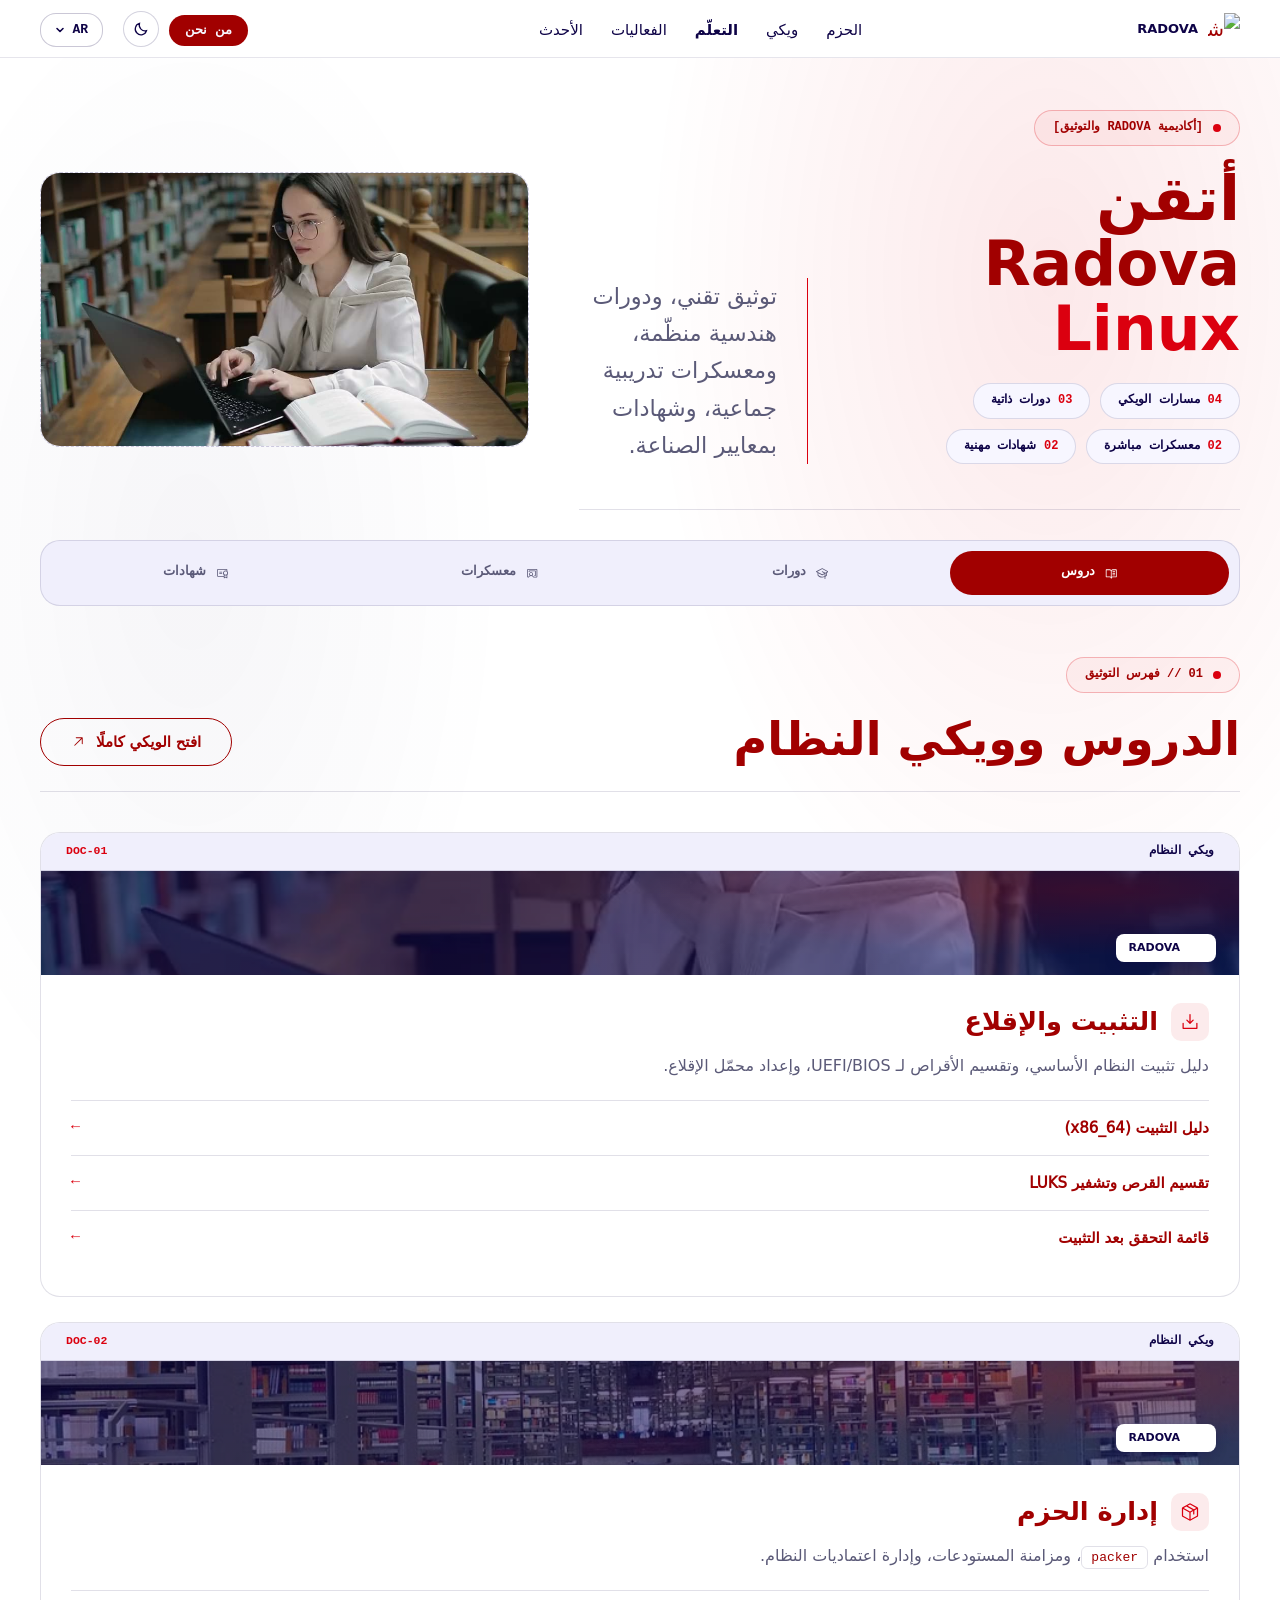
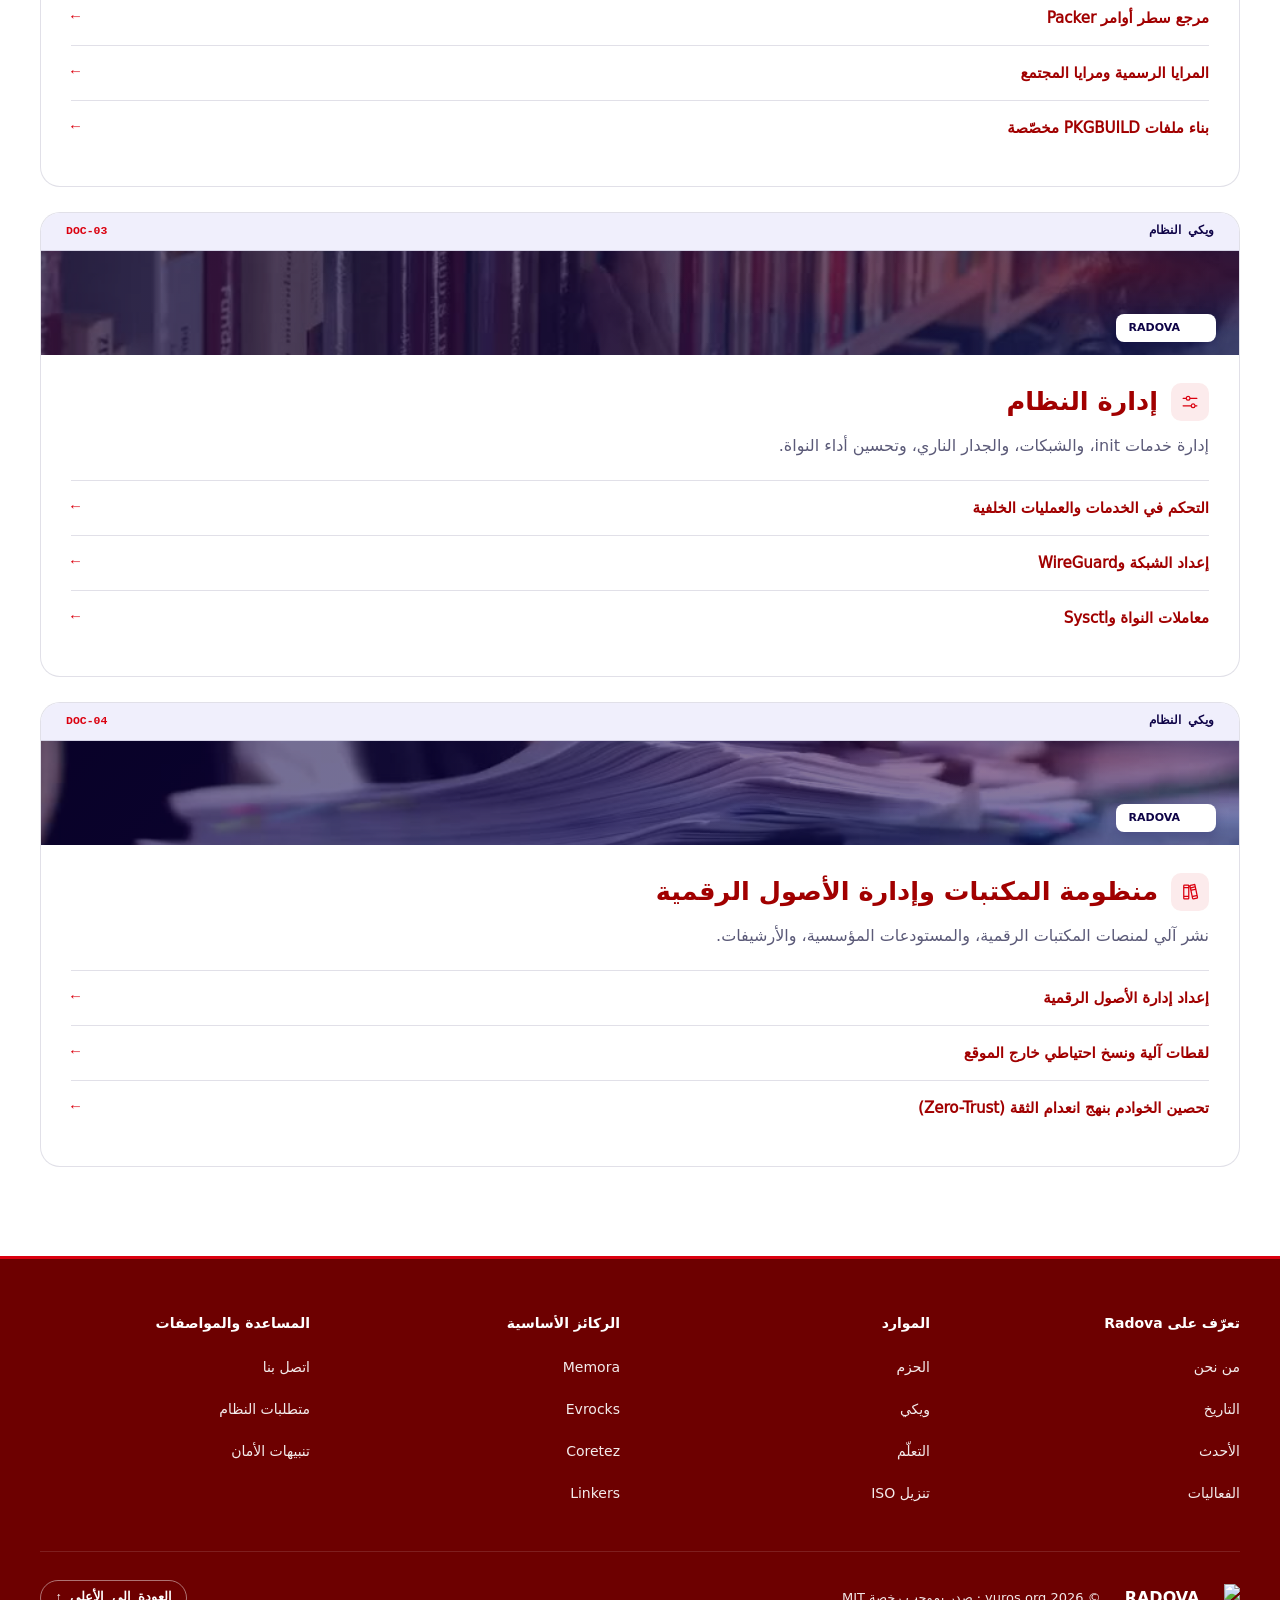
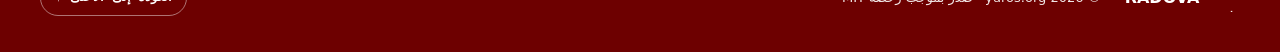
==== commit 0023c137: "update" ====
--- a/ar/index.html
+++ b/ar/index.html
@@ -10,7 +10,7 @@
     <link rel="icon" type="image/png" href="../assets/logo.png">
     <link rel="stylesheet" href="../assets/css/pico.min.css" media="print" onload="this.media='all'">
 <noscript><link rel="stylesheet" href="../assets/css/pico.min.css"></noscript>
-<style>/*radova-pico-shield*/body>main{padding-block:0}section{margin-bottom:0}article{margin-bottom:0;padding:0;border-radius:0;background:transparent;box-shadow:none}button{background:none;border:0;padding:0;margin:0;color:inherit;font:inherit;box-shadow:none}:where(a:not([role=button])){text-decoration:none}:root{color-scheme:light;--font-heading:"Lato","Lato Fallback",system-ui,-apple-system,sans-serif;--font-body:"Roboto Variable","Roboto Fallback",system-ui,-apple-system,sans-serif;--font-mono:ui-monospace,SFMono-Regular,Menlo,Consolas,monospace;--red-900:#A10000;--red-700:#BB080B;--red-600:#DB000F;--red-500:#FF0000;--blue:#0035c6;--lavender:#F7F6FF;--white:#FFFFFF;--muted:#5b5a78;--line:rgba(14,3,71,0.10);--navy-gradient:linear-gradient(135deg,#0E0347 0%,#0E0347 55%,#0B2E8D 130%);--pad-x:1rem;--pad-y:clamp(5rem,9vw,7.5rem);--ic-arrow-red:url("data:image/svg+xml,%3Csvg%20fill%3D%22%23DB000F%22%20xmlns%3D%22http%3A%2F%2Fwww.w3.org%2F2000%2Fsvg%22%20viewBox%3D%220%200%20256%20256%22%20fill%3D%22currentColor%22%3E%3Cpath%20d%3D%22M200%2C64V168a8%2C8%2C0%2C0%2C1-16%2C0V83.31L69.66%2C197.66a8%2C8%2C0%2C0%2C1-11.32-11.32L172.69%2C72H88a8%2C8%2C0%2C0%2C1%2C0-16H192A8%2C8%2C0%2C0%2C1%2C200%2C64Z%22%2F%3E%3C%2Fsvg%3E")}*,*::before,*::after{box-sizing:border-box}button,input,select,textarea{font:inherit;color:inherit}img,svg{vertical-align:middle}img{max-width:100%;height:auto}.ph{width:1em;height:1em;flex-shrink:0}html{max-width:100%;overflow-x:clip;background-color:var(--white);color-scheme:light;scroll-behavior:smooth}body{max-width:100%;overflow-x:clip;margin:0;padding:0;background-color:var(--white);color:var(--red-900);font-family:var(--font-body);font-size:16px;line-height:1.6;-webkit-font-smoothing:antialiased}body > main,main{margin:0;padding:0;counter-reset:section-counter}ul,ol,dl,li,dt,dd,figure,pre,blockquote{margin:0;padding:0;list-style:none}li::marker{content:none}p,h1,h2,h3,h4,dt,dd,td,th,code,a,span,div,article{min-width:0;overflow-wrap:anywhere}h1,h2,h3,h4,h5,h6{font-family:var(--font-heading);color:var(--red-900);margin:0 0 1rem;text-wrap:balance}h1{font-size:clamp(2.25rem,5vw,56px);font-weight:900;line-height:1.1;letter-spacing:-0.02em}h2{font-size:clamp(2rem,4vw,48px);font-weight:900;line-height:1.15;letter-spacing:-0.015em}h3{font-size:clamp(1.25rem,2.2vw,24px);font-weight:700;line-height:1.25}h1 span,h2 span{color:var(--red-900)}p{font-family:var(--font-body);font-size:16px;line-height:1.65;color:var(--muted);margin:0 0 1rem}.lead{font-size:clamp(1.125rem,1.8vw,20px);line-height:1.6;color:var(--muted)}.eyebrow{font-family:var(--font-body);font-size:14px;font-weight:700;text-transform:uppercase;letter-spacing:0.08em;color:var(--red-900);margin:0 0 0.65rem}code{font-family:var(--font-mono)}code{background:transparent;padding:0;color:inherit;font-size:13.5px}a{color:var(--red-900);text-decoration:underline;text-underline-offset:0.2em}a:hover{color:var(--red-700)}:focus-visible{outline:2px solid var(--red-600);outline-offset:3px}.skip-link{position:absolute;top:-4rem;inset-inline-start:1rem;z-index:100;padding:0.5rem 1rem;background:var(--red-900);color:var(--white);border-radius:999px;font-weight:600;text-decoration:none}.skip-link:focus{top:0.75rem}main > section{position:relative;padding-block:var(--pad-y);scroll-margin-top:5rem}body > header.site-header,.site-header{position:sticky;top:0;z-index:100;width:100%;min-height:48px;padding-block:0.65rem;display:flex;align-items:center;justify-content:space-between;gap:1.25rem;background:rgba(255,255,255,0.82);-webkit-backdrop-filter:blur(16px) saturate(180%);backdrop-filter:blur(16px) saturate(180%);border-bottom:1px solid var(--line)}@supports not (backdrop-filter:blur(1px)){.site-header{background:var(--white)}}.brand-lockup{display:inline-flex;align-items:center;gap:0.625rem;text-decoration:none}.brand-name{font-family:var(--font-heading);font-weight:900;font-size:0.8rem;letter-spacing:0.02em;text-transform:uppercase;color:#0E0347}.brand-lockup-light .brand-name{color:var(--white)}.nav-list{display:flex;align-items:center;gap:1.75rem;flex-wrap:wrap}.nav-list a{font-family:var(--font-body);font-size:15px;font-weight:500;color:#0E0347;text-decoration:none}.nav-list a:hover{color:var(--red-600)}.navbar{margin-inline-start:auto}.nav-links{list-style:none;margin:0;padding:0;display:flex}.nav-links li{list-style:none;margin:0;padding:0}.dropdown{position:relative;display:inline-block}nav.navbar li :where(a,[role="link"]){margin:0}.dropdown-content{position:absolute;top:calc(100% + 18px);inset-inline-end:0;inset-inline-start:auto;transform:translateY(-6px);background:var(--white);min-width:250px;max-width:calc(100vw - 32px);border-radius:16px;box-shadow:0 16px 15px rgba(0,0,0,0.08);z-index:999;opacity:0;visibility:hidden;transition:opacity 0.25s ease,transform 0.25s ease;border:1px solid rgba(14,3,71,0.14);overflow:hidden}.dropdown-content.active,.btn-navy.active ~ .dropdown-content,.dropdown:hover .dropdown-content,.dropdown:focus-within .dropdown-content{opacity:1;visibility:visible;transform:translateY(0)}.dropdown-content a,.dropdown-content button.d-content-back{display:flex;justify-content:space-between;align-items:center;gap:1rem;width:100%;margin:0;padding:1.2rem 1.5rem;background:transparent;color:#0E0347;font-family:var(--font-heading);font-weight:700;font-size:13px;text-transform:uppercase;letter-spacing:1px;text-decoration:none;text-align:start;border:none;border-bottom:1px solid #F0F0F0;border-radius:0;cursor:pointer;transition:transform 0.2s ease,opacity 0.2s ease;white-space:nowrap}.dropdown-content :last-child{border-bottom:none}.dropdown-content a:hover,.dropdown-content a:focus,.dropdown-content button.d-content-back:hover,.dropdown-content button.d-content-back:focus{background-color:#db000f;color:var(--white);border-color:#DB000F}.dropdown-content button.d-content-back{color:var(--red-900)}.dropdown-content button.d-content-back:hover,.dropdown-content button.d-content-back:focus{border-radius:0 0 16px 16px}.d-content-h:hover{border-radius:16px 16px 0 0}.d-content-r:hover{border-radius:0}.d-content-c:hover{border-radius:0 0 16px 16px}.menu-arrow{position:absolute;top:100%;inset-inline-end:20px;inset-inline-start:auto;transform:none;width:0;height:0;border-inline-start:10px solid transparent;border-inline-end:10px solid transparent;border-bottom:10px solid rgba(14,3,71,0.14);z-index:1000;display:none;margin-top:8px}.btn-navy.active + .menu-arrow,.dropdown:hover .menu-arrow,.dropdown:focus-within .menu-arrow{display:block}a.btn,button.btn{text-decoration:none;cursor:pointer;user-select:none}.btn{display:inline-flex;align-items:center;justify-content:center;height:48px;padding-inline:1.5rem;border-radius:9999px;font-family:var(--font-body);font-size:16px;font-weight:500;line-height:1;white-space:nowrap;border:1.5px solid transparent;transition:transform 200ms cubic-bezier(.2,.7,.2,1)}.btn:active{transform:scale(0.98)}.btn-lg{height:52px;padding-inline:1.5rem;font-size:16px;font-weight:600}.btn-navy{background-color:var(--red-900);border:none;color:#f7f6ff;font-family:var(--font-mono);font-weight:700;font-size:13px;text-transform:uppercase;padding:0.5rem 1rem;cursor:pointer;border-radius:16px;transition:transform 0.2s ease,opacity 0.2s ease;display:inline-block;text-decoration:none;line-height:normal}.btn-navy:hover{background-color:rgba(14,3,71,0.05);color:var(--red-900)}.btn-navy.active{background-color:var(--red-900);color:var(--white)}.btn-primary{background-color:var(--red-600);border-color:var(--red-600);color:var(--white);box-shadow:0 4px 16px rgba(219,0,15,0.24)}.btn-primary:hover{background-color:var(--red-700);border-color:var(--red-700);color:var(--white)}.btn-primary:active{background-color:var(--red-900);border-color:var(--red-900)}.btn-arrow{padding-inline:1.5rem 0.625rem;gap:0.75rem}.btn-arrow::after{content:"";display:inline-block;width:32px;height:32px;border-radius:50%;flex-shrink:0;transition:transform 200ms cubic-bezier(.2,.7,.2,1)}.btn-arrow::after{background:var(--white) var(--ic-arrow-red) center / 18px 18px no-repeat}.btn-arrow:hover::after{transform:translateX(10px)}.hero{background:radial-gradient(45% 50% at 82% 18%,rgba(219,0,15,0.10),transparent 70%),radial-gradient(35% 40% at 15% 30%,rgba(14,3,71,0.04),transparent 70%),#FFFFFF;padding-top:clamp(1rem,2vw,1.75rem);padding-bottom:clamp(3.5rem,7vw,5.5rem);border-bottom:1px solid var(--line)}.hero-chip{display:inline-flex;align-items:center;gap:0.5rem;padding:0.35rem 0.9rem;border-radius:999px;border:1px solid rgba(219,0,15,0.25);background:rgba(219,0,15,0.04);color:var(--red-900);font-size:13px;font-weight:700;margin:0}.hero-chip::before{content:"";width:8px;height:8px;border-radius:50%;background:var(--red-600)}.hero-lead{font-size:1.125rem;line-height:1.7;color:var(--muted);margin-bottom:2rem}.hero-actions{display:flex;align-items:center;gap:1rem;flex-wrap:wrap;margin:0}.header-menu{display:flex;align-items:center;justify-content:space-between;flex:1;gap:1.5rem;margin-inline-start:1.5rem}.nav-toggle{display:none;flex-direction:column;justify-content:center;align-items:center;gap:5px;width:38px;height:38px;padding:0;margin:0;margin-inline-start:auto;background:transparent;border:1px solid var(--line);border-radius:10px;cursor:pointer}.nav-toggle:hover{background-color:rgba(14,3,71,0.05);border-color:var(--red-900)}.nav-toggle span{display:block;width:18px;height:2px;background-color:var(--red-900);border-radius:2px;transition:transform 0.25s ease,opacity 0.2s ease}.nav-toggle[aria-expanded="true"] span:nth-child(1){transform:translateY(7px) rotate(45deg)}.nav-toggle[aria-expanded="true"] span:nth-child(2){opacity:0}.nav-toggle[aria-expanded="true"] span:nth-child(3){transform:translateY(-7px) rotate(-45deg)}@media (max-width:767px){.site-header{position:sticky;top:0;z-index:1000;flex-wrap:nowrap;padding-block:0.65rem;background:var(--white);-webkit-backdrop-filter:none;backdrop-filter:none}.nav-toggle{display:inline-flex;position:relative;z-index:1002}.header-menu{display:none;position:fixed;inset:0;top:58px;z-index:999;flex-direction:column;align-items:stretch;justify-content:flex-start;width:100%;height:calc(100dvh - 58px);margin-inline-start:0;padding:0.75rem var(--pad-x) 2rem;background:var(--white);border-top:1px solid var(--line);overflow-y:auto;gap:0.125rem}.header-menu.is-open{display:flex}.header-menu nav,.header-menu ul,.header-menu li{display:block;width:100%;margin:0;padding:0}.nav-list,.dropdown-content{display:flex !important;flex-direction:column;align-items:stretch;gap:0.125rem}.navbar{margin:0;padding:0;border-top:none}.navbar .btn-navy,.dropdown-content button.d-content-back,.menu-arrow,.dropdown:hover .menu-arrow,.dropdown:focus-within .menu-arrow{display:none}.dropdown-content{position:static;opacity:1;visibility:visible;transform:none;min-width:100%;max-width:100%;border:none;border-radius:0;box-shadow:none;background:transparent}.nav-list a,.dropdown-content a{display:flex;align-items:center;justify-content:flex-start;width:100%;margin:0;padding:0.55rem 0.75rem;color:var(--red-900);font-family:var(--font-body);font-size:15.5px;font-weight:700;line-height:1.3;text-transform:none;letter-spacing:0;border:none;border-radius:10px;box-sizing:border-box}.nav-list a:hover,.nav-list a:focus,.dropdown-content a:hover,.dropdown-content a:focus{background-color:rgba(219,0,15,0.08);color:var(--red-600);border-radius:10px}}@media (min-width:768px){.header-menu{display:flex;align-items:center;flex:1;gap:2.9rem}.header-menu > nav:first-child{margin-inline:auto}.header-menu .navbar{margin-inline-start:0}}button.btn-lang{margin:0;width:auto;flex-shrink:0;display:inline-flex;align-items:center;justify-content:center;background-color:var(--white);border:1.5px solid rgba(14,3,71,0.22);color:#0E0347;font-family:var(--font-mono);font-weight:700;font-size:13px;text-transform:uppercase;padding:0.5rem 0.9rem;border-radius:16px;cursor:pointer;line-height:normal}button.btn-lang:hover{border-color:var(--red-900);color:var(--red-900);background-color:var(--surface-subtle)}@media (max-width:767px){button.btn-lang{margin-inline-start:auto;padding:0.45rem 0.75rem;position:relative;z-index:1002}.nav-toggle{margin-inline-start:0}}button.btn-theme{display:inline-flex;align-items:center;justify-content:center;width:36px;height:36px;min-height:36px;margin:0;margin-inline-start:auto;padding:0;border-radius:999px;border:1.5px solid rgba(14,3,71,0.18);background:#ffffff;color:#0E0347;cursor:pointer;flex-shrink:0;transition:transform 140ms ease}button.btn-theme + button.btn-lang{margin-inline-start:0}@media (min-width:768px){button.btn-theme{margin-inline-start:0}}button.btn-theme:hover{border-color:#DB000F;color:#DB000F;background:#F7F6FF}button.btn-theme:active{transform:scale(0.96)}:root[data-theme="dark"] .btn-theme .ic-moon,:root:not([data-theme="dark"]) .btn-theme .ic-sun{display:none}:root[data-theme="dark"]{color-scheme:dark;--muted:#C4C0D4;--line:rgba(196,192,212,0.18)}:root[data-theme="dark"],:root[data-theme="dark"] body{background-color:#0B0711;color:#FFFFFF}:root[data-theme="dark"] h1,:root[data-theme="dark"] h2,:root[data-theme="dark"] h3,:root[data-theme="dark"] h4,:root[data-theme="dark"] h5,:root[data-theme="dark"] h6{color:#FFFFFF}:root[data-theme="dark"] .eyebrow{color:#DB000F}:root[data-theme="dark"] .site-header{background:rgba(11,7,17,0.88);border-bottom-color:rgba(196,192,212,0.16)}:root[data-theme="dark"] .brand-name,:root[data-theme="dark"] .nav-list a{color:#FFFFFF}:root[data-theme="dark"] .nav-toggle span{background-color:#FFFFFF}:root[data-theme="dark"] .nav-list a:hover{color:#DB000F}:root[data-theme="dark"] .dropdown-content{background-color:#150B52;border-color:rgba(196,192,212,0.22);box-shadow:0 16px 36px rgba(0,0,0,0.45)}:root[data-theme="dark"] .dropdown-content a,:root[data-theme="dark"] .dropdown-content button.d-content-back{color:#FFFFFF}:root[data-theme="dark"] .dropdown-content a:hover,:root[data-theme="dark"] .dropdown-content button.d-content-back:hover{background-color:#0E0347;color:#FFFFFF}:root[data-theme="dark"] .btn-navy{background-color:#150B52;border-color:rgba(196,192,212,0.28);color:#FFFFFF}:root[data-theme="dark"] .btn-navy:hover{background-color:#DB000F;border-color:#DB000F;color:#FFFFFF}:root[data-theme="dark"] button.btn-theme,:root[data-theme="dark"] button.btn-lang{background-color:#150B52;border-color:rgba(196,192,212,0.28);color:#F7F6FF}:root[data-theme="dark"] button.btn-theme:hover,:root[data-theme="dark"] button.btn-lang:hover{border-color:#DB000F;color:#FFFFFF;background-color:#0E0347}:root[data-theme="dark"] .hero{background:radial-gradient(46% 52% at 82% 18%,rgba(219,0,15,0.16),transparent 72%),radial-gradient(38% 46% at 15% 32%,rgba(21,11,82,0.45),transparent 72%),#0B0711}:root[data-theme="dark"] .hero-chip{background-color:rgba(219,0,15,0.14);border-color:rgba(219,0,15,0.45);color:#FFFFFF}:root[data-theme="dark"] .hero-lead,:root[data-theme="dark"] .lead{color:#C4C0D4}@media (max-width:767px){:root[data-theme="dark"] .header-menu{background-color:#0B0711}}:root,[data-theme="light"]{--lr-bg:#FFFFFF;--lr-surface:#FFFFFF;--lr-surface-alt:#F7F6FF;--lr-dock:#F0EFFC;--lr-ink:#A10000;--lr-navy:#0E0347;--lr-muted:#5b5a78;--lr-line:rgba(14,3,71,0.12);--lr-border-strong:#A10000;--lr-primary:#DB000F;--lr-primary-hover:#BB080B;--lr-primary-active:#A10000;--lr-accent-red:#DB000F;--lr-blue:#0035c6;--lr-sec-solid-bg:#A10000;--lr-sec-solid-ink:#FFFFFF;--lr-sec-solid-hover:#0035c6;--lr-outline-bg:transparent;--lr-outline-ink:#A10000;--lr-outline-border:#A10000;--lr-outline-hover-bg:rgba(219,0,15,0.08);--lr-outline-hover-ink:#A10000;--lr-badge-soft-bg:rgba(219,0,15,0.08);--lr-badge-soft-ink:#A10000;--radova-heading-font:var(--font-heading,"Lato",system-ui,-apple-system,sans-serif);--radova-body-font:var(--font-body,"Roboto Variable",system-ui,-apple-system,sans-serif);--radova-mono-font:var(--font-mono,ui-monospace,SFMono-Regular,Menlo,Consolas,monospace);--learns-pad-x:var(--pad-x,max(1rem,calc((100% - 72rem) / 2)))}[data-theme="dark"]{--lr-bg:#0B0711;--lr-surface:#150B52;--lr-surface-alt:#0E0347;--lr-dock:#0E0347;--lr-ink:#FFFFFF;--lr-navy:#FFFFFF;--lr-muted:#C4C0D4;--lr-line:rgba(196,192,212,0.18);--lr-border-strong:rgba(196,192,212,0.25);--lr-primary:#DB000F;--lr-primary-hover:#BB080B;--lr-primary-active:#A10000;--lr-accent-red:#DB000F;--lr-blue:#0035C6;--lr-sec-solid-bg:#FFFFFF;--lr-sec-solid-ink:#0E0347;--lr-sec-solid-hover:#F7F6FF;--lr-outline-bg:transparent;--lr-outline-ink:#FFFFFF;--lr-outline-border:rgba(255,255,255,0.45);--lr-outline-hover-bg:rgba(219,0,15,0.16);--lr-outline-hover-ink:#FFFFFF;--lr-badge-soft-bg:rgba(219,0,15,0.16);--lr-badge-soft-ink:#FFFFFF}body{background-color:var(--lr-bg)}.learns-container{width:100%;margin-inline:auto;padding-block:clamp(2rem,4vw,3.5rem) clamp(4rem,7vw,6rem);padding-inline:var(--learns-pad-x);color:var(--lr-ink);background:radial-gradient(45% 35% at 82% 8%,rgba(219,0,15,0.09),transparent 70%),radial-gradient(35% 30% at 15% 18%,rgba(14,3,71,0.04),transparent 70%),var(--lr-bg)}[data-theme="dark"] .learns-container{background:radial-gradient(50% 35% at 28% 10%,rgba(219,0,15,0.15),transparent 65%),radial-gradient(40% 35% at 82% 18%,rgba(21,11,82,0.35),transparent 70%),#0B0711}.editorial-header{display:grid;gap:1.5rem;padding-bottom:2.25rem;margin-bottom:2.25rem;border-bottom:1px solid var(--lr-line)}.eyebrow{display:inline-flex;align-items:center;gap:0.5rem;width:fit-content;padding:0.35rem 0.9rem;margin:0 0 1rem;border-radius:999px;border:1px solid rgba(219,0,15,0.25);background:rgba(219,0,15,0.04);font-family:var(--radova-mono-font);font-size:12px;font-weight:700;text-transform:uppercase;letter-spacing:0.08em;color:var(--lr-ink)}.eyebrow::before{content:"";width:8px;height:8px;border-radius:50%;background:var(--lr-accent-red)}[data-theme="dark"] .eyebrow{background:rgba(219,0,15,0.14);border-color:rgba(219,0,15,0.35);color:#F7F6FF}.editorial-header h1{margin:0;font-family:var(--radova-heading-font);font-size:clamp(2.25rem,4.8vw,3.5rem);font-weight:900;line-height:1.06;letter-spacing:-0.03em;color:var(--lr-ink);text-transform:capitalize}.editorial-header h1 span{color:var(--lr-accent-red)}.editorial-header > p{margin:0;font-family:var(--radova-body-font);font-size:1.125rem;line-height:1.65;color:var(--lr-muted)}@media (min-width:768px){.editorial-header{grid-template-columns:1.25fr 0.75fr;align-items:end;gap:2.5rem}.editorial-header > p{border-inline-start:1px solid var(--lr-accent-red);padding-inline-start:1.5rem}}nav.tab-grid{display:block;margin-bottom:2.5rem}nav.tab-grid ul{display:flex;flex-wrap:wrap;gap:0.5rem;margin:0;padding:0.5rem;list-style:none;border-radius:20px}.tab-grid li{flex:1 1 auto;margin:0;padding:0;list-style:none}.tab-grid .tab-btn{display:flex;align-items:center;justify-content:center;gap:0.5rem;width:100%;min-height:44px;margin:0;padding:0.6rem 1.15rem;border:1px solid transparent;border-radius:999px;box-shadow:none;font-family:var(--radova-mono-font);font-size:12.5px;font-weight:700;letter-spacing:0.04em;text-transform:uppercase;white-space:nowrap;line-height:1.2;text-align:center;color:var(--lr-muted);background:transparent;cursor:pointer}.tab-grid .tab-btn:hover,.tab-grid .tab-btn:focus-visible{color:var(--lr-ink);background:rgba(14,3,71,0.06)}[data-theme="dark"] .tab-grid .tab-btn:hover,[data-theme="dark"] .tab-grid .tab-btn:focus-visible{color:#FFFFFF;background:#150B52}.tab-grid .tab-btn[aria-selected="true"]{color:#FFFFFF;background:var(--lr-sec-solid-bg)}[data-theme="dark"] .tab-grid .tab-btn[aria-selected="true"]{color:#FFFFFF;background:#DB000F}.tab-grid .tab-btn[aria-selected="true"] .ph{color:#FFFFFF}@media (max-width:540px){nav.tab-grid ul{flex-direction:column;border-radius:18px}.tab-grid .tab-btn{width:100%}}.learn-section{margin-top:0}.tab-panel[hidden]{display:none !important}.tab-panel.is-active{animation:tabPanelFade 200ms cubic-bezier(.2,.7,.2,1)}.section-banner{display:flex;flex-wrap:wrap;align-items:flex-end;justify-content:space-between;gap:1rem;padding-bottom:1.25rem;margin-bottom:2rem;border-bottom:1px solid var(--lr-line)}.section-banner h2{margin:0;font-family:var(--radova-heading-font);font-size:clamp(1.85rem,3.6vw,2.75rem);font-weight:900;line-height:1.15;letter-spacing:-0.02em;color:var(--lr-ink);text-transform:capitalize}.section-note{margin:0;font-family:var(--radova-mono-font);font-size:13px;font-weight:600;letter-spacing:0.04em;color:var(--lr-muted)}.button{display:inline-flex;align-items:center;justify-content:center;gap:0.5rem;min-height:46px;padding:0.65rem 1.5rem;border:1.5px solid var(--lr-primary);border-radius:9999px;font-family:var(--radova-body-font);font-size:15px;font-weight:600;line-height:1.2;text-decoration:none;color:#FFFFFF;background:var(--lr-primary);box-shadow:0 4px 16px rgba(219,0,15,0.22);cursor:pointer;transition:transform 200ms cubic-bezier(.2,.7,.2,1)}.button:hover,.button:focus-visible{color:#FFFFFF;background:var(--lr-primary-hover);border-color:var(--lr-primary-hover)}.button:active{transform:scale(0.98);background:var(--lr-primary-active);border-color:var(--lr-primary-active)}.button--outline-navy{color:var(--lr-outline-ink);background:var(--lr-outline-bg);border-color:var(--lr-outline-border);box-shadow:none}.button--outline-navy:hover,.button--outline-navy:focus-visible{color:var(--lr-outline-hover-ink);background:var(--lr-outline-hover-bg);border-color:var(--lr-outline-hover-bg)}.badge{display:inline-flex;align-items:center;gap:0.35rem;flex-shrink:0;white-space:nowrap;overflow-wrap:normal;word-break:normal;padding:0.28rem 0.8rem;border-radius:999px;font-family:var(--radova-mono-font);font-size:12px;font-weight:700;letter-spacing:0.04em;text-transform:uppercase;line-height:1.3;color:#FFFFFF;background:#0E0347}.course-card__top .meta{display:inline-flex;align-items:center;gap:0.35rem;white-space:nowrap}@media (max-width:480px){.badge{font-size:11px;padding:0.25rem 0.7rem}.course-card__top .meta{font-size:12px}}.wiki-board{display:grid;grid-template-columns:1fr;gap:1.25rem}@media (min-width:768px){.wiki-board{grid-template-columns:repeat(2,1fr)}}.wiki-cell{padding:1.75rem;border:1px solid var(--lr-line);border-radius:20px;transition:transform 200ms ease}@media (hover:hover){.wiki-cell:hover{border-color:var(--lr-accent-red);box-shadow:0 10px 30px rgba(14,3,71,0.08);transform:translateY(-2px)}}.wiki-cell h3{display:flex;align-items:center;gap:0.65rem;font-family:var(--radova-heading-font);font-size:clamp(1.25rem,2vw,1.5rem);font-weight:900;line-height:1.25;margin-top:0;margin-bottom:0.6rem;color:var(--lr-ink)}.wiki-cell h3 .ph{width:38px;height:38px;padding:9px;border-radius:10px;background:rgba(219,0,15,0.08);color:var(--lr-accent-red);flex-shrink:0}.wiki-cell > p{font-size:1rem;line-height:1.6;color:var(--lr-muted);margin-top:0;margin-bottom:1.25rem}.wiki-cell code,.course-card code,.post-row code{font-family:var(--radova-mono-font);color:var(--lr-ink);border:1px solid var(--lr-line);padding:0.15rem 0.45rem;border-radius:6px;font-size:13px}.wiki-links{margin:0;padding:0;border-top:1px solid var(--lr-line)}.wiki-links li{margin:0;padding:0;list-style:none;border-bottom:1px solid var(--lr-line)}.wiki-links li:last-child{border-bottom:0}.wiki-links a{display:flex;align-items:center;justify-content:space-between;padding:0.75rem 0;font-size:15px;font-weight:600;text-decoration:none;color:var(--lr-ink)}.wiki-links a::after{content:"\2192";font-family:var(--radova-mono-font);color:var(--lr-accent-red)}.wiki-links a:hover,.wiki-links a:focus-visible{color:var(--lr-accent-red);padding-inline-start:0.35rem}.course-grid{display:grid;grid-template-columns:1fr;gap:1.25rem}@media (min-width:1024px){.course-grid{grid-template-columns:repeat(3,1fr)}}.course-card{display:flex;flex-direction:column;margin:0;padding:1.75rem;border:1px solid var(--lr-line);border-radius:20px;transition:transform 200ms ease}@media (hover:hover){.course-card:hover{border-color:var(--lr-accent-red);box-shadow:0 10px 30px rgba(14,3,71,0.08);transform:translateY(-2px)}}.course-card__top{display:flex;flex-wrap:wrap;align-items:center;justify-content:space-between;gap:0.5rem 0.75rem;margin-bottom:1.15rem}.course-card h3{font-family:var(--radova-heading-font);font-size:1.35rem;font-weight:900;line-height:1.25;margin-top:0;margin-bottom:0.65rem;color:var(--lr-ink)}.course-card > p{font-size:15.5px;line-height:1.6;color:var(--lr-muted);margin-top:0;margin-bottom:1.25rem}.course-card .meta-dl{margin-top:auto;margin-bottom:1.35rem;border-top:1px solid var(--lr-line)}.course-card__footer .button{width:100%}.post-grid{display:grid;gap:1.25rem;margin:0;padding:0;list-style:none}.post-grid > li{margin:0;padding:0}.post-row{display:grid;overflow:hidden;border:1px solid var(--lr-line);border-radius:20px;transition:transform 200ms ease}@media (hover:hover){.post-row:hover{border-color:var(--lr-accent-red);box-shadow:0 10px 30px rgba(14,3,71,0.08);transform:translateY(-2px)}}@media (min-width:768px){.post-row{grid-template-columns:1.25fr 0.75fr}}.post-row__main{padding:1.85rem}.post-row__main h3{margin-top:0;margin-bottom:0.65rem;font-family:var(--radova-heading-font);font-size:clamp(1.35rem,2.2vw,1.85rem);font-weight:900;line-height:1.2;letter-spacing:-0.015em;color:var(--lr-ink)}.post-row__main > p{font-size:1rem;line-height:1.65;color:var(--lr-muted);margin-top:0;margin-bottom:1rem}.post-row__kicker{display:flex;flex-wrap:wrap;gap:0.5rem;margin-top:0;margin-bottom:0.85rem}.post-row__panel{display:flex;flex-direction:column;justify-content:space-between;padding:1.85rem;border-radius:15px;background:var(--lr-dock);border-top:1px solid var(--lr-line)}@media (min-width:768px){.post-row__panel{border-top:0;border-inline-start:1px solid var(--lr-line)}}.post-row__panel .button{margin-top:1.35rem;width:100%}.meta{display:flex;flex-wrap:wrap;align-items:center;gap:0.5rem 1rem;font-family:var(--radova-mono-font);font-size:12.5px;color:var(--lr-muted)}.meta-dl{display:grid;grid-template-columns:max-content 1fr;gap:0 1.25rem;margin:0;font-family:var(--radova-mono-font)}.meta-dl dt,.meta-dl dd{margin:0;padding:0.6rem 0;border-top:1px solid var(--lr-line);font-size:13px}.meta-dl dt:first-of-type,.meta-dl dd:first-of-type{border-top:0}.meta-dl dt{color:var(--lr-muted);text-transform:uppercase;font-size:11.5px;letter-spacing:0.05em}.meta-dl dd{font-weight:700;color:var(--lr-ink);text-align:end}.meta-dl__lead{font-size:1.15rem;color:var(--lr-ink)}.cert-domains{margin-top:1.25rem;padding:1.25rem 1.5rem;border-inline-start:4px solid var(--lr-accent-red);border-radius:0 14px 14px 0;background:var(--lr-surface-alt)}.cert-domains h4{font-family:var(--radova-mono-font);font-size:12px;font-weight:700;margin-top:0;margin-bottom:0.75rem;text-transform:uppercase;letter-spacing:0.08em;color:var(--lr-ink)}.cert-domains ul{margin:0;padding:0;display:grid;gap:0.45rem}.cert-domains li{margin:0;padding:0;list-style:none;font-size:14.5px;color:var(--lr-muted)}.cert-domains li strong{color:var(--lr-ink)}.registration-box{display:grid;grid-template-columns:1fr;gap:1.75rem;margin-top:1.75rem;padding:clamp(1.5rem,3vw,2.25rem);border:1px solid var(--lr-line);border-top:3px solid var(--lr-accent-red);border-radius:20px;box-shadow:0 16px 40px rgba(14,3,71,0.06);scroll-margin-top:5.5rem}@media (min-width:768px){.registration-box{grid-template-columns:1fr 1.2fr}}.registration-box__info h3{font-family:var(--radova-heading-font);font-size:1.5rem;font-weight:900;margin-top:0;margin-bottom:0.75rem;color:var(--lr-ink)}.registration-box__info p:last-child{margin-bottom:0;font-size:15.5px;line-height:1.65;color:var(--lr-muted)}.registration-form{display:grid;gap:1rem;margin:0}.registration-form label{display:flex;flex-direction:column;gap:0.4rem;margin:0;font-family:var(--radova-mono-font);font-size:12px;font-weight:700;letter-spacing:0.06em;text-transform:uppercase;color:var(--lr-ink)}.registration-form input,.registration-form select{width:100%;height:46px;margin:0;padding-inline:1rem;border:1px solid var(--lr-line);border-radius:14px;font-family:var(--radova-body-font);font-size:15px;background-color:var(--lr-surface-alt);color:var(--lr-ink)}[data-theme="dark"] .registration-form input,[data-theme="dark"] .registration-form select{color-scheme:dark}.registration-form input::placeholder{color:var(--lr-muted);opacity:0.7}.registration-form input:focus,.registration-form select:focus{outline:none;border-color:var(--lr-accent-red);box-shadow:0 0 0 3px rgba(219,0,15,0.16);background-color:var(--lr-surface)}.registration-form .button{margin-top:0.4rem;width:100%}:root[data-theme="dark"] .site-header .btn-navy{background-color:#150B52;color:#FFFFFF;border:1px solid rgba(196,192,212,0.25)}:root[data-theme="dark"] .site-header .btn-navy:hover,:root[data-theme="dark"] .site-header .btn-navy.active{background-color:#0E0347;color:#FFFFFF;border-color:#DB000F}@media (max-width:767px){:root[data-theme="dark"] .header-menu .dropdown-content{background-color:transparent;border:none;box-shadow:none}:root[data-theme="dark"] .header-menu .dropdown-content a,:root[data-theme="dark"] .header-menu .nav-list a{background-color:transparent;color:#FFFFFF}:root[data-theme="dark"] .header-menu .dropdown-content a:hover,:root[data-theme="dark"] .header-menu .nav-list a:hover{background-color:rgba(219,0,15,0.14);color:#DB000F}}:root{--red-900:#A10000;--red-700:#BB080B;--red-600:#DB000F;--red-500:#FF0000;--navy-950:#0B0711;--navy-900:#0E0347;--navy-800:#150B52;--blue:#0035C6;--lavender:#F7F6FF;--white:#FFFFFF;--surface-page:#FFFFFF;--surface-card:#FFFFFF;--surface-subtle:#F7F6FF;--surface-dock:#F0EFFC;--surface-header:rgba(255,255,255,0.82);--text-primary:#0E0347;--text-heading:#A10000;--text-muted:#5B5A78;--text-accent:#DB000F;--border-line:rgba(14,3,71,0.10);--border-card:rgba(14,3,71,0.12);--font-heading:"Lato",system-ui,-apple-system,sans-serif;--font-mono:ui-monospace,SFMono-Regular,Menlo,Consolas,monospace;--container-max:100%}:root[data-theme="dark"]{--surface-page:#0B0711;--surface-card:#150B52;--surface-subtle:#150B52;--surface-dock:#0E0347;--surface-header:rgba(11,7,17,0.88);--text-primary:#FFFFFF;--text-heading:#FFFFFF;--text-muted:#C4C0D4;--border-line:rgba(196,192,212,0.18);--border-card:rgba(196,192,212,0.16)}html{font-size:100%}@media (min-width:576px){:root{--container-max:510px}html{font-size:106.25%}}@media (min-width:768px){:root{--container-max:min(92vw,920px)}html{font-size:106.25%}}@media (min-width:1024px){:root{--container-max:950px}html{font-size:118.75%}}@media (min-width:1280px){:root{--container-max:1200px}html{font-size:125%}}@media (min-width:1536px){:root{--container-max:1450px}html{font-size:131.25%}}body{font-size:1rem;line-height:1.6}.site-header{position:sticky;top:0;z-index:100;min-height:48px;padding-block:0.65rem;gap:1.25rem;background:var(--surface-header);-webkit-backdrop-filter:blur(16px) saturate(180%);backdrop-filter:blur(16px) saturate(180%);border-bottom:1px solid var(--border-line)}:root .site-header{background:var(--surface-header);border-bottom-color:var(--border-line)}:root[data-theme="dark"] .site-header{border-bottom-color:var(--border-line)}.site-header .brand-name{font-family:var(--font-heading);font-size:0.8rem;font-weight:900;letter-spacing:0.02em;text-transform:uppercase;color:var(--text-primary)}.site-header .nav-list a{font-size:15px;font-weight:500;color:var(--text-primary)}.site-header .nav-list a[aria-current="page"]{font-weight:700}:root:not([data-theme="dark"]) .dropdown-content a{color:#0E0347}#about-menu-btn.btn-navy{border-radius:16px;font-size:13px}@media (min-width:768px){.site-header .dropdown-content{top:calc(100% + 18px);min-width:250px;border-radius:16px}}button.btn-theme{width:36px;height:36px;min-width:36px;padding:0;border-radius:999px}button.btn-lang{border-radius:16px;font-size:13px}@media (max-width:767px){.nav-toggle{width:38px;height:38px}.header-menu.is-open{top:58px;height:calc(100dvh - 58px)}}.btn-primary,.button{display:inline-flex;align-items:center;justify-content:center;height:48px;padding:0 1.5rem;border-radius:9999px}.btn-primary,.button:not([class*="--outline"]){background:var(--red-600);border-color:var(--red-600);color:#FFFFFF;box-shadow:0 4px 16px rgba(219,0,15,0.24)}.hero-chip,.chip{border-radius:999px;padding:0.35rem 0.9rem;font-size:13px;border:1px solid rgba(219,0,15,0.25);background:rgba(219,0,15,0.04)}*,*::before,*::after{transition-property:opacity,transform !important}:root{--pad-x:max(1rem,calc((100% - var(--container-max)) / 2))}.hero-split{display:grid;grid-template-columns:1fr;gap:1.5rem;align-items:center;margin-bottom:1.5rem}@media (min-width:1024px){.hero-split{grid-template-columns:1.15fr 0.85fr;gap:2.5rem}}.hero-split .editorial-header{margin-bottom:0}.hero-media{aspect-ratio:16 / 9;overflow:hidden;border-radius:20px;background:var(--lr-surface-alt,#F7F6FF);border:1px dashed rgba(14,3,71,0.18)}.hero-media img{display:block;width:100%;height:100%;object-fit:cover}:root[data-theme="dark"] .hero-media{background:var(--lr-surface-alt,#150B52);border-color:rgba(196,192,212,0.25)}.lang-menu{position:relative;flex-shrink:0}.lang-menu button.btn-lang{margin:0;gap:0.375rem}.lang-menu button.btn-lang svg{transition:transform 0.2s ease}.lang-menu button.btn-lang[aria-expanded="true"] svg{transform:rotate(180deg)}.lang-menu .lang-list{position:absolute;top:calc(100% + 0.5rem);inset-inline-end:0;z-index:1003;display:block;min-width:11rem;margin:0;padding:0.375rem;list-style:none;background:var(--surface-card);border:1px solid var(--border-card);border-radius:16px;box-shadow:0 12px 30px rgba(14,3,71,0.12)}.lang-menu .lang-list[hidden]{display:none}.lang-menu .lang-list li{margin:0;padding:0;list-style:none}.lang-menu .lang-list a{display:block;width:100%;margin:0;padding:0.55rem 0.75rem;border:0;border-radius:10px;background:none;color:var(--text-primary);text-decoration:none;font:inherit;font-size:14px;font-weight:500;line-height:1.4;text-align:start;cursor:pointer}.lang-menu .lang-list a:hover,.lang-menu .lang-list a:focus-visible{background:var(--surface-subtle)}.lang-menu .lang-list a[aria-current="true"]{color:var(--text-heading);font-weight:700}.lang-menu .lang-list a[aria-current="true"]::after{content:"\2713" / "";float:inline-end;color:var(--text-accent)}@media (max-width:767px){.lang-menu{z-index:1002}}[dir="rtl"] :is(.btn-arrow,.btn-arrow-red,.button--arrow)::after{transform:scaleX(-1)}[dir="rtl"] :is(.btn-arrow,.btn-arrow-red):hover::after{transform:translateX(-10px) scaleX(-1)}[dir="rtl"] *{letter-spacing:normal !important}[dir="rtl"] .wiki-links a::after{content:"\2190"}.site-header .brand-lockup,.site-header .nav-list a,.site-header .btn-navy,.site-header button.btn-lang{white-space:nowrap;flex-shrink:0}@media (min-width:768px){.site-header .nav-list{flex-wrap:nowrap;gap:clamp(0.85rem,1.6vw,1.75rem)}.site-header .header-menu{gap:clamp(0.85rem,1.8vw,2.25rem)}}.lr-format-pills{display:flex;flex-wrap:wrap;gap:0.5rem;margin-top:1.1rem}.lr-format-pill{display:inline-flex;align-items:center;gap:0.4rem;padding:0.35rem 0.85rem;border-radius:999px;border:1px solid var(--lr-line);background:var(--lr-surface-alt);color:var(--lr-navy);font-family:var(--radova-mono-font);font-size:12px;font-weight:700;text-decoration:none;transition:transform 200ms ease,opacity 200ms ease}.lr-format-pill strong{color:var(--lr-accent-red)}.lr-format-pill:hover{transform:translateY(-1px);color:var(--lr-accent-red)}[data-theme="dark"] .lr-format-pill{background:#150B52;color:#FFFFFF}nav.tab-grid ul{background:var(--lr-dock);border:1px solid var(--lr-line)}.wiki-cell,.course-card{padding:0;overflow:hidden;background:var(--lr-surface)}.lr-partner-pill{position:absolute;inset-inline-start:1.15rem;bottom:0.65rem;display:inline-flex;align-items:center;gap:0.4rem;padding:0.26rem 0.65rem;border-radius:8px;background:#FFFFFF;color:#0E0347;box-shadow:0 4px 12px rgba(14,3,71,0.24);font-family:var(--radova-heading-font);font-size:11px;font-weight:900;letter-spacing:0.04em;text-transform:uppercase}.lr-partner-pill img{width:15px;height:15px;object-fit:contain}.lr-partner-pill--inline{position:static;box-shadow:none;border:1px solid var(--lr-line);background:var(--lr-surface-alt);color:var(--lr-navy)}[data-theme="dark"] .lr-partner-pill--inline{background:#0E0347;color:#FFFFFF}@media (min-width:768px){.dropdown::after{content:"-";color:transparent;position:absolute;top:100%;inset-inline-end:0;width:250px;height:24px;display:none}.dropdown:hover::after,.dropdown:focus-within::after{display:block}}@media (min-width:768px){body>header.site-header,.site-header{gap:clamp(0.5rem,1.2vw,20px)}.site-header .header-menu{gap:clamp(0.75rem,2vw,46px)}.site-header .nav-list{flex-wrap:nowrap!important;gap:clamp(0.65rem,1.6vw,28px)}.site-header .brand-lockup,.site-header .nav-list a,.site-header .btn-navy,.site-header button.btn-lang{white-space:nowrap;flex-shrink:0}}main>section{width:100%;padding-inline:var(--pad-x)}.site-footer{width:100%;padding-inline:max(var(--pad-x,1rem),calc((100% - var(--container-max,1200px)) / 2));box-sizing:border-box}.site-footer nav,.site-footer .footer-col{display:block}.site-footer .footer-links,.site-footer nav ul{display:flex;flex-direction:column;align-items:flex-start;margin:0;padding:0;list-style:none}.site-footer .footer-links li,.site-footer nav li{margin:0;padding:0;list-style:none}html{scroll-padding-block-start:5.5rem}body>header.site-header,.site-header{margin:0;padding-block:10px;padding-inline:max(16px,calc((100% - var(--container-max,var(--radova-max-width,100%))) / 2));gap:20px;min-height:58px;box-sizing:border-box}.site-header .brand-lockup{display:inline-flex;align-items:center;gap:10px;margin:0;padding:0;text-decoration:none;flex-shrink:0}.site-header .brand-name{font-family:"Lato",system-ui,-apple-system,sans-serif;font-size:13px;font-weight:900;line-height:1.2;letter-spacing:0.02em;text-transform:uppercase;color:#0E0347}.site-header .nav-list,.site-header ul.nav-list{display:flex;align-items:center;gap:28px;margin:0;padding:0;list-style:none}.site-header .nav-list li{margin:0;padding:0;list-style:none}.site-header .nav-list a{display:inline-flex;align-items:center;padding:6px 0;margin:0;font-family:"Roboto Variable",system-ui,-apple-system,sans-serif;font-size:15px;font-weight:500;line-height:1.2;color:#0E0347;text-decoration:none}.site-header .nav-list a[aria-current="page"]{font-weight:700}.site-header button{margin:0}.site-header .btn-theme{width:36px;height:36px;padding:0;display:inline-flex;align-items:center;justify-content:center;flex-shrink:0}.site-header .btn-navy,.site-header #about-menu-btn.btn-navy{display:inline-flex;align-items:center;justify-content:center;gap:6px;margin:0;font-family:ui-monospace,SFMono-Regular,Menlo,Consolas,monospace;font-size:13px;font-weight:700;line-height:1.2;text-transform:uppercase;padding:8px 16px;border-radius:16px;background-color:#A10000;color:#F7F6FF}.site-header button.btn-lang{display:inline-flex;align-items:center;justify-content:center;margin:0;font-family:ui-monospace,SFMono-Regular,Menlo,Consolas,monospace;font-size:13px;font-weight:700;line-height:1.2;text-transform:uppercase;padding:8px 14px;border-radius:16px;color:#0E0347}@media (min-width:768px){.site-header .header-menu{display:flex;align-items:center;flex:1;gap:46px;margin:0;margin-inline-start:0}.site-header .header-menu>nav:first-child{margin-inline:auto}.site-header .navbar{margin:0;margin-inline-start:0}}:root[data-theme="dark"] .site-header .brand-name,:root[data-theme="dark"] .site-header .nav-list a{color:#FFFFFF}:root[data-theme="dark"] .site-header .btn-navy,:root[data-theme="dark"] .site-header #about-menu-btn.btn-navy,:root[data-theme="dark"] .site-header button.btn-lang{background-color:#150B52;color:#FFFFFF;border-color:rgba(196,192,212,0.28)}@media (max-width:767px){.site-header .nav-list{flex-direction:column;align-items:stretch;gap:6px}.site-header button.btn-lang{padding:7px 12px}.site-header .nav-list a{font-size:15.5px;font-weight:700;padding:9px 12px;min-height:44px}}@media (prefers-reduced-motion:reduce){*,*::before,*::after{animation-duration:0.01ms!important;animation-iteration-count:1!important;transition-duration:0.01ms!important;scroll-behavior:auto!important}}</style>
+<style>/*radova-pico-shield*/body>main{padding-block:0}section{margin-bottom:0}article{margin-bottom:0;padding:0;border-radius:0;background:transparent;box-shadow:none}button{background:none;border:0;padding:0;margin:0;color:inherit;font:inherit;box-shadow:none}:where(a:not([role=button])){text-decoration:none}:root{color-scheme:light;--font-heading:"Lato","Lato Fallback",system-ui,-apple-system,sans-serif;--font-body:"Roboto Variable","Roboto Fallback",system-ui,-apple-system,sans-serif;--font-mono:ui-monospace,SFMono-Regular,Menlo,Consolas,monospace;--red-900:#A10000;--red-700:#BB080B;--red-600:#DB000F;--red-500:#FF0000;--blue:#0035c6;--lavender:#F7F6FF;--white:#FFFFFF;--muted:#5b5a78;--line:rgba(14,3,71,0.10);--navy-gradient:linear-gradient(135deg,#0E0347 0%,#0E0347 55%,#0B2E8D 130%);--pad-x:1rem;--pad-y:clamp(5rem,9vw,7.5rem);--ic-arrow-red:url("data:image/svg+xml,%3Csvg%20fill%3D%22%23DB000F%22%20xmlns%3D%22http%3A%2F%2Fwww.w3.org%2F2000%2Fsvg%22%20viewBox%3D%220%200%20256%20256%22%20fill%3D%22currentColor%22%3E%3Cpath%20d%3D%22M200%2C64V168a8%2C8%2C0%2C0%2C1-16%2C0V83.31L69.66%2C197.66a8%2C8%2C0%2C0%2C1-11.32-11.32L172.69%2C72H88a8%2C8%2C0%2C0%2C1%2C0-16H192A8%2C8%2C0%2C0%2C1%2C200%2C64Z%22%2F%3E%3C%2Fsvg%3E")}*,*::before,*::after{box-sizing:border-box}button,input,select,textarea{font:inherit;color:inherit}img,svg{vertical-align:middle}img{max-width:100%;height:auto}.ph{width:1em;height:1em;flex-shrink:0}html{max-width:100%;overflow-x:clip;background-color:var(--white);color-scheme:light;scroll-behavior:smooth}body{max-width:100%;overflow-x:clip;margin:0;padding:0;background-color:var(--white);color:var(--red-900);font-family:var(--font-body);font-size:16px;line-height:1.6;-webkit-font-smoothing:antialiased}body > main,main{margin:0;padding:0;counter-reset:section-counter}ul,ol,dl,li,dt,dd,figure,pre,blockquote{margin:0;padding:0;list-style:none}li::marker{content:none}p,h1,h2,h3,h4,dt,dd,td,th,code,a,span,div,article{min-width:0;overflow-wrap:anywhere}h1,h2,h3,h4,h5,h6{font-family:var(--font-heading);color:var(--red-900);margin:0 0 1rem;text-wrap:balance}h1{font-size:clamp(2.25rem,5vw,56px);font-weight:900;line-height:1.1;letter-spacing:-0.02em}h2{font-size:clamp(2rem,4vw,48px);font-weight:900;line-height:1.15;letter-spacing:-0.015em}h3{font-size:clamp(1.25rem,2.2vw,24px);font-weight:700;line-height:1.25}h1 span,h2 span{color:var(--red-900)}p{font-family:var(--font-body);font-size:16px;line-height:1.65;color:var(--muted);margin:0 0 1rem}.lead{font-size:clamp(1.125rem,1.8vw,20px);line-height:1.6;color:var(--muted)}.eyebrow{font-family:var(--font-body);font-size:14px;font-weight:700;text-transform:uppercase;letter-spacing:0.08em;color:var(--red-900);margin:0 0 0.65rem}code{font-family:var(--font-mono)}code{background:transparent;padding:0;color:inherit;font-size:13.5px}a{color:var(--red-900);text-decoration:underline;text-underline-offset:0.2em}a:hover{color:var(--red-700)}:focus-visible{outline:2px solid var(--red-600);outline-offset:3px}.skip-link{position:absolute;top:-4rem;inset-inline-start:1rem;z-index:100;padding:0.5rem 1rem;background:var(--red-900);color:var(--white);border-radius:999px;font-weight:600;text-decoration:none}.skip-link:focus{top:0.75rem}main > section{position:relative;padding-block:var(--pad-y);scroll-margin-top:5rem}body > header.site-header,.site-header{position:sticky;top:0;z-index:100;width:100%;min-height:48px;padding-block:0.65rem;display:flex;align-items:center;justify-content:space-between;gap:1.25rem;background:rgba(255,255,255,0.82);-webkit-backdrop-filter:blur(16px) saturate(180%);backdrop-filter:blur(16px) saturate(180%);border-bottom:1px solid var(--line)}@supports not (backdrop-filter:blur(1px)){.site-header{background:var(--white)}}.brand-lockup{display:inline-flex;align-items:center;gap:0.625rem;text-decoration:none}.brand-name{font-family:var(--font-heading);font-weight:900;font-size:0.8rem;letter-spacing:0.02em;text-transform:uppercase;color:#0E0347}.brand-lockup-light .brand-name{color:var(--white)}.nav-list{display:flex;align-items:center;gap:1.75rem;flex-wrap:wrap}.nav-list a{font-family:var(--font-body);font-size:15px;font-weight:500;color:#0E0347;text-decoration:none}.nav-list a:hover{color:var(--red-600)}.navbar{margin-inline-start:auto}.nav-links{list-style:none;margin:0;padding:0;display:flex}.nav-links li{list-style:none;margin:0;padding:0}.dropdown{position:relative;display:inline-block}nav.navbar li :where(a,[role="link"]){margin:0}.dropdown-content{position:absolute;top:calc(100% + 18px);inset-inline-end:0;inset-inline-start:auto;transform:translateY(-6px);background:var(--white);min-width:250px;max-width:calc(100vw - 32px);border-radius:16px;box-shadow:0 16px 15px rgba(0,0,0,0.08);z-index:999;opacity:0;visibility:hidden;transition:opacity 0.25s ease,transform 0.25s ease;border:1px solid rgba(14,3,71,0.14);overflow:hidden}.dropdown-content.active,.btn-navy.active ~ .dropdown-content,.dropdown:hover .dropdown-content,.dropdown:focus-within .dropdown-content{opacity:1;visibility:visible;transform:translateY(0)}.dropdown-content a,.dropdown-content button.d-content-back{display:flex;justify-content:space-between;align-items:center;gap:1rem;width:100%;margin:0;padding:1.2rem 1.5rem;background:transparent;color:#0E0347;font-family:var(--font-heading);font-weight:700;font-size:13px;text-transform:uppercase;letter-spacing:1px;text-decoration:none;text-align:start;border:none;border-bottom:1px solid #F0F0F0;border-radius:0;cursor:pointer;transition:transform 0.2s ease,opacity 0.2s ease;white-space:nowrap}.dropdown-content :last-child{border-bottom:none}.dropdown-content a:hover,.dropdown-content a:focus,.dropdown-content button.d-content-back:hover,.dropdown-content button.d-content-back:focus{background-color:#db000f;color:var(--white);border-color:#DB000F}.dropdown-content button.d-content-back{color:var(--red-900)}.dropdown-content button.d-content-back:hover,.dropdown-content button.d-content-back:focus{border-radius:0 0 16px 16px}.d-content-h:hover{border-radius:16px 16px 0 0}.d-content-r:hover{border-radius:0}.d-content-c:hover{border-radius:0 0 16px 16px}.menu-arrow{position:absolute;top:100%;inset-inline-end:20px;inset-inline-start:auto;transform:none;width:0;height:0;border-inline-start:10px solid transparent;border-inline-end:10px solid transparent;border-bottom:10px solid rgba(14,3,71,0.14);z-index:1000;display:none;margin-top:8px}.btn-navy.active + .menu-arrow,.dropdown:hover .menu-arrow,.dropdown:focus-within .menu-arrow{display:block}a.btn,button.btn{text-decoration:none;cursor:pointer;user-select:none}.btn{display:inline-flex;align-items:center;justify-content:center;height:48px;padding-inline:1.5rem;border-radius:9999px;font-family:var(--font-body);font-size:16px;font-weight:500;line-height:1;white-space:nowrap;border:1.5px solid transparent;transition:transform 200ms cubic-bezier(.2,.7,.2,1)}.btn:active{transform:scale(0.98)}.btn-lg{height:52px;padding-inline:1.5rem;font-size:16px;font-weight:600}.btn-navy{background-color:var(--red-900);border:none;color:#f7f6ff;font-family:var(--font-mono);font-weight:700;font-size:13px;text-transform:uppercase;padding:0.5rem 1rem;cursor:pointer;border-radius:16px;transition:transform 0.2s ease,opacity 0.2s ease;display:inline-block;text-decoration:none;line-height:normal}.btn-navy:hover{background-color:rgba(14,3,71,0.05);color:var(--red-900)}.btn-navy.active{background-color:var(--red-900);color:var(--white)}.btn-primary{background-color:var(--red-600);border-color:var(--red-600);color:var(--white);box-shadow:0 4px 16px rgba(219,0,15,0.24)}.btn-primary:hover{background-color:var(--red-700);border-color:var(--red-700);color:var(--white)}.btn-primary:active{background-color:var(--red-900);border-color:var(--red-900)}.btn-arrow{padding-inline:1.5rem 0.625rem;gap:0.75rem}.btn-arrow::after{content:"";display:inline-block;width:32px;height:32px;border-radius:50%;flex-shrink:0;transition:transform 200ms cubic-bezier(.2,.7,.2,1)}.btn-arrow::after{background:var(--white) var(--ic-arrow-red) center / 18px 18px no-repeat}.btn-arrow:hover::after{transform:translateX(10px)}.hero{background:radial-gradient(45% 50% at 82% 18%,rgba(219,0,15,0.10),transparent 70%),radial-gradient(35% 40% at 15% 30%,rgba(14,3,71,0.04),transparent 70%),#FFFFFF;padding-top:clamp(1rem,2vw,1.75rem);padding-bottom:clamp(3.5rem,7vw,5.5rem);border-bottom:1px solid var(--line)}.hero-chip{display:inline-flex;align-items:center;gap:0.5rem;padding:0.35rem 0.9rem;border-radius:999px;border:1px solid rgba(219,0,15,0.25);background:rgba(219,0,15,0.04);color:var(--red-900);font-size:13px;font-weight:700;margin:0}.hero-chip::before{content:"";width:8px;height:8px;border-radius:50%;background:var(--red-600)}.hero-lead{font-size:1.125rem;line-height:1.7;color:var(--muted);margin-bottom:2rem}.hero-actions{display:flex;align-items:center;gap:1rem;flex-wrap:wrap;margin:0}.header-menu{display:flex;align-items:center;justify-content:space-between;flex:1;gap:1.5rem;margin-inline-start:1.5rem}.nav-toggle{display:none;flex-direction:column;justify-content:center;align-items:center;gap:5px;width:38px;height:38px;padding:0;margin:0;margin-inline-start:auto;background:transparent;border:1px solid var(--line);border-radius:10px;cursor:pointer}.nav-toggle:hover{background-color:rgba(14,3,71,0.05);border-color:var(--red-900)}.nav-toggle span{display:block;width:18px;height:2px;background-color:var(--red-900);border-radius:2px;transition:transform 0.25s ease,opacity 0.2s ease}.nav-toggle[aria-expanded="true"] span:nth-child(1){transform:translateY(7px) rotate(45deg)}.nav-toggle[aria-expanded="true"] span:nth-child(2){opacity:0}.nav-toggle[aria-expanded="true"] span:nth-child(3){transform:translateY(-7px) rotate(-45deg)}@media (max-width:767px){.site-header{position:sticky;top:0;z-index:1000;flex-wrap:nowrap;padding-block:0.65rem;background:var(--white);-webkit-backdrop-filter:none;backdrop-filter:none}.nav-toggle{display:inline-flex;position:relative;z-index:1002}.header-menu{display:none;position:fixed;inset:0;top:58px;z-index:999;flex-direction:column;align-items:stretch;justify-content:flex-start;width:100%;height:calc(100dvh - 58px);margin-inline-start:0;padding:0.75rem var(--pad-x) 2rem;background:var(--white);border-top:1px solid var(--line);overflow-y:auto;gap:0.125rem}.header-menu.is-open{display:flex}.header-menu nav,.header-menu ul,.header-menu li{display:block;width:100%;margin:0;padding:0}.nav-list,.dropdown-content{display:flex !important;flex-direction:column;align-items:stretch;gap:0.125rem}.navbar{margin:0;padding:0;border-top:none}.navbar .btn-navy,.dropdown-content button.d-content-back,.menu-arrow,.dropdown:hover .menu-arrow,.dropdown:focus-within .menu-arrow{display:none}.dropdown-content{position:static;opacity:1;visibility:visible;transform:none;min-width:100%;max-width:100%;border:none;border-radius:0;box-shadow:none;background:transparent}.nav-list a,.dropdown-content a{display:flex;align-items:center;justify-content:flex-start;width:100%;margin:0;padding:0.55rem 0.75rem;color:var(--red-900);font-family:var(--font-body);font-size:15.5px;font-weight:700;line-height:1.3;text-transform:none;letter-spacing:0;border:none;border-radius:10px;box-sizing:border-box}.nav-list a:hover,.nav-list a:focus,.dropdown-content a:hover,.dropdown-content a:focus{background-color:rgba(219,0,15,0.08);color:var(--red-600);border-radius:10px}}@media (min-width:768px){.header-menu{display:flex;align-items:center;flex:1;gap:2.9rem}.header-menu > nav:first-child{margin-inline:auto}.header-menu .navbar{margin-inline-start:0}}button.btn-lang{margin:0;width:auto;flex-shrink:0;display:inline-flex;align-items:center;justify-content:center;background-color:var(--white);border:1.5px solid rgba(14,3,71,0.22);color:#0E0347;font-family:var(--font-mono);font-weight:700;font-size:13px;text-transform:uppercase;padding:0.5rem 0.9rem;border-radius:16px;cursor:pointer;line-height:normal}button.btn-lang:hover{border-color:var(--red-900);color:var(--red-900);background-color:var(--surface-subtle)}@media (max-width:767px){button.btn-lang{margin-inline-start:auto;padding:0.45rem 0.75rem;position:relative;z-index:1002}.nav-toggle{margin-inline-start:0}}button.btn-theme{display:inline-flex;align-items:center;justify-content:center;width:36px;height:36px;min-height:36px;margin:0;margin-inline-start:auto;padding:0;border-radius:999px;border:1.5px solid rgba(14,3,71,0.18);background:#ffffff;color:#0E0347;cursor:pointer;flex-shrink:0;transition:transform 140ms ease}button.btn-theme + button.btn-lang{margin-inline-start:0}@media (min-width:768px){button.btn-theme{margin-inline-start:0}}button.btn-theme:hover{border-color:#DB000F;color:#DB000F;background:#F7F6FF}button.btn-theme:active{transform:scale(0.96)}:root[data-theme="dark"] .btn-theme .ic-moon,:root:not([data-theme="dark"]) .btn-theme .ic-sun{display:none}:root[data-theme="dark"]{color-scheme:dark;--muted:#C4C0D4;--line:rgba(196,192,212,0.18)}:root[data-theme="dark"],:root[data-theme="dark"] body{background-color:#0B0711;color:#FFFFFF}:root[data-theme="dark"] h1,:root[data-theme="dark"] h2,:root[data-theme="dark"] h3,:root[data-theme="dark"] h4,:root[data-theme="dark"] h5,:root[data-theme="dark"] h6{color:#FFFFFF}:root[data-theme="dark"] .eyebrow{color:#DB000F}:root[data-theme="dark"] .site-header{background:rgba(11,7,17,0.88);border-bottom-color:rgba(196,192,212,0.16)}:root[data-theme="dark"] .brand-name,:root[data-theme="dark"] .nav-list a{color:#FFFFFF}:root[data-theme="dark"] .nav-toggle span{background-color:#FFFFFF}:root[data-theme="dark"] .nav-list a:hover{color:#DB000F}:root[data-theme="dark"] .dropdown-content{background-color:#150B52;border-color:rgba(196,192,212,0.22);box-shadow:0 16px 36px rgba(0,0,0,0.45)}:root[data-theme="dark"] .dropdown-content a,:root[data-theme="dark"] .dropdown-content button.d-content-back{color:#FFFFFF}:root[data-theme="dark"] .dropdown-content a:hover,:root[data-theme="dark"] .dropdown-content button.d-content-back:hover{background-color:#0E0347;color:#FFFFFF}:root[data-theme="dark"] .btn-navy{background-color:#150B52;border-color:rgba(196,192,212,0.28);color:#FFFFFF}:root[data-theme="dark"] .btn-navy:hover{background-color:#DB000F;border-color:#DB000F;color:#FFFFFF}:root[data-theme="dark"] button.btn-theme,:root[data-theme="dark"] button.btn-lang{background-color:#150B52;border-color:rgba(196,192,212,0.28);color:#F7F6FF}:root[data-theme="dark"] button.btn-theme:hover,:root[data-theme="dark"] button.btn-lang:hover{border-color:#DB000F;color:#FFFFFF;background-color:#0E0347}:root[data-theme="dark"] .hero{background:radial-gradient(46% 52% at 82% 18%,rgba(219,0,15,0.16),transparent 72%),radial-gradient(38% 46% at 15% 32%,rgba(21,11,82,0.45),transparent 72%),#0B0711}:root[data-theme="dark"] .hero-chip{background-color:rgba(219,0,15,0.14);border-color:rgba(219,0,15,0.45);color:#FFFFFF}:root[data-theme="dark"] .hero-lead,:root[data-theme="dark"] .lead{color:#C4C0D4}@media (max-width:767px){:root[data-theme="dark"] .header-menu{background-color:#0B0711}}:root,[data-theme="light"]{--lr-bg:#FFFFFF;--lr-surface:#FFFFFF;--lr-surface-alt:#F7F6FF;--lr-dock:#F0EFFC;--lr-ink:#A10000;--lr-navy:#0E0347;--lr-muted:#5b5a78;--lr-line:rgba(14,3,71,0.12);--lr-border-strong:#A10000;--lr-primary:#DB000F;--lr-primary-hover:#BB080B;--lr-primary-active:#A10000;--lr-accent-red:#DB000F;--lr-blue:#0035c6;--lr-sec-solid-bg:#A10000;--lr-sec-solid-ink:#FFFFFF;--lr-sec-solid-hover:#0035c6;--lr-outline-bg:transparent;--lr-outline-ink:#A10000;--lr-outline-border:#A10000;--lr-outline-hover-bg:rgba(219,0,15,0.08);--lr-outline-hover-ink:#A10000;--lr-badge-soft-bg:rgba(219,0,15,0.08);--lr-badge-soft-ink:#A10000;--radova-heading-font:var(--font-heading,"Lato",system-ui,-apple-system,sans-serif);--radova-body-font:var(--font-body,"Roboto Variable",system-ui,-apple-system,sans-serif);--radova-mono-font:var(--font-mono,ui-monospace,SFMono-Regular,Menlo,Consolas,monospace);--learns-pad-x:var(--pad-x,max(1rem,calc((100% - 72rem) / 2)))}[data-theme="dark"]{--lr-bg:#0B0711;--lr-surface:#150B52;--lr-surface-alt:#0E0347;--lr-dock:#0E0347;--lr-ink:#FFFFFF;--lr-navy:#FFFFFF;--lr-muted:#C4C0D4;--lr-line:rgba(196,192,212,0.18);--lr-border-strong:rgba(196,192,212,0.25);--lr-primary:#DB000F;--lr-primary-hover:#BB080B;--lr-primary-active:#A10000;--lr-accent-red:#DB000F;--lr-blue:#0035C6;--lr-sec-solid-bg:#FFFFFF;--lr-sec-solid-ink:#0E0347;--lr-sec-solid-hover:#F7F6FF;--lr-outline-bg:transparent;--lr-outline-ink:#FFFFFF;--lr-outline-border:rgba(255,255,255,0.45);--lr-outline-hover-bg:rgba(219,0,15,0.16);--lr-outline-hover-ink:#FFFFFF;--lr-badge-soft-bg:rgba(219,0,15,0.16);--lr-badge-soft-ink:#FFFFFF}body{background-color:var(--lr-bg)}.learns-container{width:100%;margin-inline:auto;padding-block:clamp(2rem,4vw,3.5rem) clamp(4rem,7vw,6rem);padding-inline:var(--learns-pad-x);color:var(--lr-ink);background:radial-gradient(45% 35% at 82% 8%,rgba(219,0,15,0.09),transparent 70%),radial-gradient(35% 30% at 15% 18%,rgba(14,3,71,0.04),transparent 70%),var(--lr-bg)}[data-theme="dark"] .learns-container{background:radial-gradient(50% 35% at 28% 10%,rgba(219,0,15,0.15),transparent 65%),radial-gradient(40% 35% at 82% 18%,rgba(21,11,82,0.35),transparent 70%),#0B0711}.editorial-header{display:grid;gap:1.5rem;padding-bottom:2.25rem;margin-bottom:2.25rem;border-bottom:1px solid var(--lr-line)}.eyebrow{display:inline-flex;align-items:center;gap:0.5rem;width:fit-content;padding:0.35rem 0.9rem;margin:0 0 1rem;border-radius:999px;border:1px solid rgba(219,0,15,0.25);background:rgba(219,0,15,0.04);font-family:var(--radova-mono-font);font-size:12px;font-weight:700;text-transform:uppercase;letter-spacing:0.08em;color:var(--lr-ink)}.eyebrow::before{content:"";width:8px;height:8px;border-radius:50%;background:var(--lr-accent-red)}[data-theme="dark"] .eyebrow{background:rgba(219,0,15,0.14);border-color:rgba(219,0,15,0.35);color:#F7F6FF}.editorial-header h1{margin:0;font-family:var(--radova-heading-font);font-size:clamp(2.25rem,4.8vw,3.5rem);font-weight:900;line-height:1.06;letter-spacing:-0.03em;color:var(--lr-ink);text-transform:capitalize}.editorial-header h1 span{color:var(--lr-accent-red)}.editorial-header > p{margin:0;font-family:var(--radova-body-font);font-size:1.125rem;line-height:1.65;color:var(--lr-muted)}@media (min-width:768px){.editorial-header{grid-template-columns:1.25fr 0.75fr;align-items:end;gap:2.5rem}.editorial-header > p{border-inline-start:1px solid var(--lr-accent-red);padding-inline-start:1.5rem}}nav.tab-grid{display:block;margin-bottom:2.5rem}nav.tab-grid ul{display:flex;flex-wrap:wrap;gap:0.5rem;margin:0;padding:0.5rem;list-style:none;border-radius:20px}.tab-grid li{flex:1 1 auto;margin:0;padding:0;list-style:none}.tab-grid .tab-btn{display:flex;align-items:center;justify-content:center;gap:0.5rem;width:100%;min-height:44px;margin:0;padding:0.6rem 1.15rem;border:1px solid transparent;border-radius:999px;box-shadow:none;font-family:var(--radova-mono-font);font-size:12.5px;font-weight:700;letter-spacing:0.04em;text-transform:uppercase;white-space:nowrap;line-height:1.2;text-align:center;color:var(--lr-muted);background:transparent;cursor:pointer}.tab-grid .tab-btn:hover,.tab-grid .tab-btn:focus-visible{color:var(--lr-ink);background:rgba(14,3,71,0.06)}[data-theme="dark"] .tab-grid .tab-btn:hover,[data-theme="dark"] .tab-grid .tab-btn:focus-visible{color:#FFFFFF;background:#150B52}.tab-grid .tab-btn[aria-selected="true"]{color:#FFFFFF;background:var(--lr-sec-solid-bg)}[data-theme="dark"] .tab-grid .tab-btn[aria-selected="true"]{color:#FFFFFF;background:#DB000F}.tab-grid .tab-btn[aria-selected="true"] .ph{color:#FFFFFF}@media (max-width:540px){nav.tab-grid ul{flex-direction:column;border-radius:18px}.tab-grid .tab-btn{width:100%}}.learn-section{margin-top:0}.tab-panel[hidden]{display:none !important}.tab-panel.is-active{animation:tabPanelFade 200ms cubic-bezier(.2,.7,.2,1)}.section-banner{display:flex;flex-wrap:wrap;align-items:flex-end;justify-content:space-between;gap:1rem;padding-bottom:1.25rem;margin-bottom:2rem;border-bottom:1px solid var(--lr-line)}.section-banner h2{margin:0;font-family:var(--radova-heading-font);font-size:clamp(1.85rem,3.6vw,2.75rem);font-weight:900;line-height:1.15;letter-spacing:-0.02em;color:var(--lr-ink);text-transform:capitalize}.section-note{margin:0;font-family:var(--radova-mono-font);font-size:13px;font-weight:600;letter-spacing:0.04em;color:var(--lr-muted)}.button{display:inline-flex;align-items:center;justify-content:center;gap:0.5rem;min-height:46px;padding:0.65rem 1.5rem;border:1.5px solid var(--lr-primary);border-radius:9999px;font-family:var(--radova-body-font);font-size:15px;font-weight:600;line-height:1.2;text-decoration:none;color:#FFFFFF;background:var(--lr-primary);box-shadow:0 4px 16px rgba(219,0,15,0.22);cursor:pointer;transition:transform 200ms cubic-bezier(.2,.7,.2,1)}.button:hover,.button:focus-visible{color:#FFFFFF;background:var(--lr-primary-hover);border-color:var(--lr-primary-hover)}.button:active{transform:scale(0.98);background:var(--lr-primary-active);border-color:var(--lr-primary-active)}.button--outline-navy{color:var(--lr-outline-ink);background:var(--lr-outline-bg);border-color:var(--lr-outline-border);box-shadow:none}.button--outline-navy:hover,.button--outline-navy:focus-visible{color:var(--lr-outline-hover-ink);background:var(--lr-outline-hover-bg);border-color:var(--lr-outline-hover-bg)}.badge{display:inline-flex;align-items:center;gap:0.35rem;flex-shrink:0;white-space:nowrap;overflow-wrap:normal;word-break:normal;padding:0.28rem 0.8rem;border-radius:999px;font-family:var(--radova-mono-font);font-size:12px;font-weight:700;letter-spacing:0.04em;text-transform:uppercase;line-height:1.3;color:#FFFFFF;background:#0E0347}.course-card__top .meta{display:inline-flex;align-items:center;gap:0.35rem;white-space:nowrap}@media (max-width:480px){.badge{font-size:11px;padding:0.25rem 0.7rem}.course-card__top .meta{font-size:12px}}.wiki-board{display:grid;grid-template-columns:1fr;gap:1.25rem}@media (min-width:768px){.wiki-board{grid-template-columns:repeat(2,1fr)}}.wiki-cell{padding:1.75rem;border:1px solid var(--lr-line);border-radius:20px;transition:transform 200ms ease}@media (hover:hover){.wiki-cell:hover{border-color:var(--lr-accent-red);box-shadow:0 10px 30px rgba(14,3,71,0.08);transform:translateY(-2px)}}.wiki-cell h3{display:flex;align-items:center;gap:0.65rem;font-family:var(--radova-heading-font);font-size:clamp(1.25rem,2vw,1.5rem);font-weight:900;line-height:1.25;margin-top:0;margin-bottom:0.6rem;color:var(--lr-ink)}.wiki-cell h3 .ph{width:38px;height:38px;padding:9px;border-radius:10px;background:rgba(219,0,15,0.08);color:var(--lr-accent-red);flex-shrink:0}.wiki-cell > p{font-size:1rem;line-height:1.6;color:var(--lr-muted);margin-top:0;margin-bottom:1.25rem}.wiki-cell code,.course-card code,.post-row code{font-family:var(--radova-mono-font);color:var(--lr-ink);border:1px solid var(--lr-line);padding:0.15rem 0.45rem;border-radius:6px;font-size:13px}.wiki-links{margin:0;padding:0;border-top:1px solid var(--lr-line)}.wiki-links li{margin:0;padding:0;list-style:none;border-bottom:1px solid var(--lr-line)}.wiki-links li:last-child{border-bottom:0}.wiki-links a{display:flex;align-items:center;justify-content:space-between;padding:0.75rem 0;font-size:15px;font-weight:600;text-decoration:none;color:var(--lr-ink)}.wiki-links a::after{content:"\2192";font-family:var(--radova-mono-font);color:var(--lr-accent-red)}.wiki-links a:hover,.wiki-links a:focus-visible{color:var(--lr-accent-red);padding-inline-start:0.35rem}.course-grid{display:grid;grid-template-columns:1fr;gap:1.25rem}@media (min-width:1024px){.course-grid{grid-template-columns:repeat(3,1fr)}}.course-card{display:flex;flex-direction:column;margin:0;padding:1.75rem;border:1px solid var(--lr-line);border-radius:20px;transition:transform 200ms ease}@media (hover:hover){.course-card:hover{border-color:var(--lr-accent-red);box-shadow:0 10px 30px rgba(14,3,71,0.08);transform:translateY(-2px)}}.course-card__top{display:flex;flex-wrap:wrap;align-items:center;justify-content:space-between;gap:0.5rem 0.75rem;margin-bottom:1.15rem}.course-card h3{font-family:var(--radova-heading-font);font-size:1.35rem;font-weight:900;line-height:1.25;margin-top:0;margin-bottom:0.65rem;color:var(--lr-ink)}.course-card > p{font-size:15.5px;line-height:1.6;color:var(--lr-muted);margin-top:0;margin-bottom:1.25rem}.course-card .meta-dl{margin-top:auto;margin-bottom:1.35rem;border-top:1px solid var(--lr-line)}.course-card__footer .button{width:100%}.post-grid{display:grid;gap:1.25rem;margin:0;padding:0;list-style:none}.post-grid > li{margin:0;padding:0}.post-row{display:grid;overflow:hidden;border:1px solid var(--lr-line);border-radius:20px;transition:transform 200ms ease}@media (hover:hover){.post-row:hover{border-color:var(--lr-accent-red);box-shadow:0 10px 30px rgba(14,3,71,0.08);transform:translateY(-2px)}}@media (min-width:768px){.post-row{grid-template-columns:1.25fr 0.75fr}}.post-row__main{padding:1.85rem}.post-row__main h3{margin-top:0;margin-bottom:0.65rem;font-family:var(--radova-heading-font);font-size:clamp(1.35rem,2.2vw,1.85rem);font-weight:900;line-height:1.2;letter-spacing:-0.015em;color:var(--lr-ink)}.post-row__main > p{font-size:1rem;line-height:1.65;color:var(--lr-muted);margin-top:0;margin-bottom:1rem}.post-row__kicker{display:flex;flex-wrap:wrap;gap:0.5rem;margin-top:0;margin-bottom:0.85rem}.post-row__panel{display:flex;flex-direction:column;justify-content:space-between;padding:1.85rem;border-radius:15px;background:var(--lr-dock);border-top:1px solid var(--lr-line)}@media (min-width:768px){.post-row__panel{border-top:0;border-inline-start:1px solid var(--lr-line)}}.post-row__panel .button{margin-top:1.35rem;width:100%}.meta{display:flex;flex-wrap:wrap;align-items:center;gap:0.5rem 1rem;font-family:var(--radova-mono-font);font-size:12.5px;color:var(--lr-muted)}.meta-dl{display:grid;grid-template-columns:max-content 1fr;gap:0 1.25rem;margin:0;font-family:var(--radova-mono-font)}.meta-dl dt,.meta-dl dd{margin:0;padding:0.6rem 0;border-top:1px solid var(--lr-line);font-size:13px}.meta-dl dt:first-of-type,.meta-dl dd:first-of-type{border-top:0}.meta-dl dt{color:var(--lr-muted);text-transform:uppercase;font-size:11.5px;letter-spacing:0.05em}.meta-dl dd{font-weight:700;color:var(--lr-ink);text-align:end}.meta-dl__lead{font-size:1.15rem;color:var(--lr-ink)}.cert-domains{margin-top:1.25rem;padding:1.25rem 1.5rem;border-inline-start:4px solid var(--lr-accent-red);border-radius:0 14px 14px 0;background:var(--lr-surface-alt)}.cert-domains h4{font-family:var(--radova-mono-font);font-size:12px;font-weight:700;margin-top:0;margin-bottom:0.75rem;text-transform:uppercase;letter-spacing:0.08em;color:var(--lr-ink)}.cert-domains ul{margin:0;padding:0;display:grid;gap:0.45rem}.cert-domains li{margin:0;padding:0;list-style:none;font-size:14.5px;color:var(--lr-muted)}.cert-domains li strong{color:var(--lr-ink)}.registration-box{display:grid;grid-template-columns:1fr;gap:1.75rem;margin-top:1.75rem;padding:clamp(1.5rem,3vw,2.25rem);border:1px solid var(--lr-line);border-top:3px solid var(--lr-accent-red);border-radius:20px;box-shadow:0 16px 40px rgba(14,3,71,0.06);scroll-margin-top:5.5rem}@media (min-width:768px){.registration-box{grid-template-columns:1fr 1.2fr}}.registration-box__info h3{font-family:var(--radova-heading-font);font-size:1.5rem;font-weight:900;margin-top:0;margin-bottom:0.75rem;color:var(--lr-ink)}.registration-box__info p:last-child{margin-bottom:0;font-size:15.5px;line-height:1.65;color:var(--lr-muted)}.registration-form{display:grid;gap:1rem;margin:0}.registration-form label{display:flex;flex-direction:column;gap:0.4rem;margin:0;font-family:var(--radova-mono-font);font-size:12px;font-weight:700;letter-spacing:0.06em;text-transform:uppercase;color:var(--lr-ink)}.registration-form input,.registration-form select{width:100%;height:46px;margin:0;padding-inline:1rem;border:1px solid var(--lr-line);border-radius:14px;font-family:var(--radova-body-font);font-size:15px;background-color:var(--lr-surface-alt);color:var(--lr-ink)}[data-theme="dark"] .registration-form input,[data-theme="dark"] .registration-form select{color-scheme:dark}.registration-form input::placeholder{color:var(--lr-muted);opacity:0.7}.registration-form input:focus,.registration-form select:focus{outline:none;border-color:var(--lr-accent-red);box-shadow:0 0 0 3px rgba(219,0,15,0.16);background-color:var(--lr-surface)}.registration-form .button{margin-top:0.4rem;width:100%}:root[data-theme="dark"] .site-header .btn-navy{background-color:#150B52;color:#FFFFFF;border:1px solid rgba(196,192,212,0.25)}:root[data-theme="dark"] .site-header .btn-navy:hover,:root[data-theme="dark"] .site-header .btn-navy.active{background-color:#0E0347;color:#FFFFFF;border-color:#DB000F}@media (max-width:767px){:root[data-theme="dark"] .header-menu .dropdown-content{background-color:transparent;border:none;box-shadow:none}:root[data-theme="dark"] .header-menu .dropdown-content a,:root[data-theme="dark"] .header-menu .nav-list a{background-color:transparent;color:#FFFFFF}:root[data-theme="dark"] .header-menu .dropdown-content a:hover,:root[data-theme="dark"] .header-menu .nav-list a:hover{background-color:rgba(219,0,15,0.14);color:#DB000F}}:root{--red-900:#A10000;--red-700:#BB080B;--red-600:#DB000F;--red-500:#FF0000;--navy-950:#0B0711;--navy-900:#0E0347;--navy-800:#150B52;--blue:#0035C6;--lavender:#F7F6FF;--white:#FFFFFF;--surface-page:#FFFFFF;--surface-card:#FFFFFF;--surface-subtle:#F7F6FF;--surface-dock:#F0EFFC;--surface-header:rgba(255,255,255,0.82);--text-primary:#0E0347;--text-heading:#A10000;--text-muted:#5B5A78;--text-accent:#DB000F;--border-line:rgba(14,3,71,0.10);--border-card:rgba(14,3,71,0.12);--font-heading:"Lato",system-ui,-apple-system,sans-serif;--font-mono:ui-monospace,SFMono-Regular,Menlo,Consolas,monospace;--container-max:100%}:root[data-theme="dark"]{--surface-page:#0B0711;--surface-card:#150B52;--surface-subtle:#150B52;--surface-dock:#0E0347;--surface-header:rgba(11,7,17,0.88);--text-primary:#FFFFFF;--text-heading:#FFFFFF;--text-muted:#C4C0D4;--border-line:rgba(196,192,212,0.18);--border-card:rgba(196,192,212,0.16)}html{font-size:100%}@media (min-width:576px){:root{--container-max:510px}html{font-size:106.25%}}@media (min-width:768px){:root{--container-max:min(92vw,920px)}html{font-size:106.25%}}@media (min-width:1024px){:root{--container-max:950px}html{font-size:118.75%}}@media (min-width:1280px){:root{--container-max:1200px}html{font-size:125%}}@media (min-width:1536px){:root{--container-max:1450px}html{font-size:131.25%}}body{font-size:1rem;line-height:1.6}.site-header{position:sticky;top:0;z-index:100;min-height:48px;padding-block:0.65rem;gap:1.25rem;background:var(--surface-header);-webkit-backdrop-filter:blur(16px) saturate(180%);backdrop-filter:blur(16px) saturate(180%);border-bottom:1px solid var(--border-line)}:root .site-header{background:var(--surface-header);border-bottom-color:var(--border-line)}:root[data-theme="dark"] .site-header{border-bottom-color:var(--border-line)}.site-header .brand-name{font-family:var(--font-heading);font-size:0.8rem;font-weight:900;letter-spacing:0.02em;text-transform:uppercase;color:var(--text-primary)}.site-header .nav-list a{font-size:15px;font-weight:500;color:var(--text-primary)}.site-header .nav-list a[aria-current="page"]{font-weight:700}:root:not([data-theme="dark"]) .dropdown-content a{color:#0E0347}#about-menu-btn.btn-navy{border-radius:16px;font-size:13px}@media (min-width:768px){.site-header .dropdown-content{top:calc(100% + 18px);min-width:250px;border-radius:16px}}button.btn-theme{width:36px;height:36px;min-width:36px;padding:0;border-radius:999px}button.btn-lang{border-radius:16px;font-size:13px}@media (max-width:767px){.nav-toggle{width:38px;height:38px}.header-menu.is-open{top:58px;height:calc(100dvh - 58px)}}.btn-primary,.button{display:inline-flex;align-items:center;justify-content:center;height:48px;padding:0 1.5rem;border-radius:9999px}.btn-primary,.button:not([class*="--outline"]){background:var(--red-600);border-color:var(--red-600);color:#FFFFFF;box-shadow:0 4px 16px rgba(219,0,15,0.24)}.hero-chip,.chip{border-radius:999px;padding:0.35rem 0.9rem;font-size:13px;border:1px solid rgba(219,0,15,0.25);background:rgba(219,0,15,0.04)}*,*::before,*::after{transition-property:opacity,transform !important}:root{--pad-x:max(1rem,calc((100% - var(--container-max)) / 2))}.hero-split{display:grid;grid-template-columns:1fr;gap:1.5rem;align-items:center;margin-bottom:1.5rem}@media (min-width:1024px){.hero-split{grid-template-columns:1.15fr 0.85fr;gap:2.5rem}}.hero-split .editorial-header{margin-bottom:0}.hero-media{aspect-ratio:16 / 9;overflow:hidden;border-radius:20px;background:var(--lr-surface-alt,#F7F6FF);border:1px dashed rgba(14,3,71,0.18)}.hero-media img{display:block;width:100%;height:100%;object-fit:cover}:root[data-theme="dark"] .hero-media{background:var(--lr-surface-alt,#150B52);border-color:rgba(196,192,212,0.25)}.lang-menu{position:relative;flex-shrink:0}.lang-menu button.btn-lang{margin:0;gap:0.375rem}.lang-menu button.btn-lang svg{transition:transform 0.2s ease}.lang-menu button.btn-lang[aria-expanded="true"] svg{transform:rotate(180deg)}.lang-menu .lang-list{position:absolute;top:calc(100% + 0.5rem);inset-inline-end:0;z-index:1003;display:block;min-width:11rem;margin:0;padding:0.375rem;list-style:none;background:var(--surface-card);border:1px solid var(--border-card);border-radius:16px;box-shadow:0 12px 30px rgba(14,3,71,0.12)}.lang-menu .lang-list[hidden]{display:none}.lang-menu .lang-list li{margin:0;padding:0;list-style:none}.lang-menu .lang-list a{display:block;width:100%;margin:0;padding:0.55rem 0.75rem;border:0;border-radius:10px;background:none;color:var(--text-primary);text-decoration:none;font:inherit;font-size:14px;font-weight:500;line-height:1.4;text-align:start;cursor:pointer}.lang-menu .lang-list a:hover,.lang-menu .lang-list a:focus-visible{background:var(--surface-subtle)}.lang-menu .lang-list a[aria-current="true"]{color:var(--text-heading);font-weight:700}.lang-menu .lang-list a[aria-current="true"]::after{content:"\2713" / "";float:inline-end;color:var(--text-accent)}@media (max-width:767px){.lang-menu{z-index:1002}}[dir="rtl"] :is(.btn-arrow,.btn-arrow-red,.button--arrow)::after{transform:scaleX(-1)}[dir="rtl"] :is(.btn-arrow,.btn-arrow-red):hover::after{transform:translateX(-10px) scaleX(-1)}[dir="rtl"] *{letter-spacing:normal !important}[dir="rtl"] .wiki-links a::after{content:"\2190"}.site-header .brand-lockup,.site-header .nav-list a,.site-header .btn-navy,.site-header button.btn-lang{white-space:nowrap;flex-shrink:0}@media (min-width:768px){.site-header .nav-list{flex-wrap:nowrap;gap:clamp(0.85rem,1.6vw,1.75rem)}.site-header .header-menu{gap:clamp(0.85rem,1.8vw,2.25rem)}}.lr-format-pills{display:flex;flex-wrap:wrap;gap:0.5rem;margin-top:1.1rem}.lr-format-pill{display:inline-flex;align-items:center;gap:0.4rem;padding:0.35rem 0.85rem;border-radius:999px;border:1px solid var(--lr-line);background:var(--lr-surface-alt);color:var(--lr-navy);font-family:var(--radova-mono-font);font-size:12px;font-weight:700;text-decoration:none;transition:transform 200ms ease,opacity 200ms ease}.lr-format-pill strong{color:var(--lr-accent-red)}.lr-format-pill:hover{transform:translateY(-1px);color:var(--lr-accent-red)}[data-theme="dark"] .lr-format-pill{background:#150B52;color:#FFFFFF}nav.tab-grid ul{background:var(--lr-dock);border:1px solid var(--lr-line)}.wiki-cell,.course-card{padding:0;overflow:hidden;background:var(--lr-surface)}.lr-partner-pill{position:absolute;inset-inline-start:1.15rem;bottom:0.65rem;display:inline-flex;align-items:center;gap:0.4rem;padding:0.26rem 0.65rem;border-radius:8px;background:#FFFFFF;color:#0E0347;box-shadow:0 4px 12px rgba(14,3,71,0.24);font-family:var(--radova-heading-font);font-size:11px;font-weight:900;letter-spacing:0.04em;text-transform:uppercase}.lr-partner-pill img{width:15px;height:15px;object-fit:contain}.lr-partner-pill--inline{position:static;box-shadow:none;border:1px solid var(--lr-line);background:var(--lr-surface-alt);color:var(--lr-navy)}[data-theme="dark"] .lr-partner-pill--inline{background:#0E0347;color:#FFFFFF}@media (min-width:768px){.dropdown::after{content:"-";color:transparent;position:absolute;top:100%;inset-inline-end:0;width:250px;height:24px;display:none}.dropdown:hover::after,.dropdown:focus-within::after{display:block}}@media (min-width:768px){body>header.site-header,.site-header{gap:clamp(0.5rem,1.2vw,20px)}.site-header .header-menu{gap:clamp(0.75rem,2vw,46px)}.site-header .nav-list{flex-wrap:nowrap!important;gap:clamp(0.65rem,1.6vw,28px)}.site-header .brand-lockup,.site-header .nav-list a,.site-header .btn-navy,.site-header button.btn-lang{white-space:nowrap;flex-shrink:0}}main>section{width:100%;padding-inline:var(--pad-x)}.site-footer{width:100%;padding-inline:max(var(--pad-x,1rem),calc((100% - var(--container-max,1200px)) / 2));box-sizing:border-box}.site-footer nav,.site-footer .footer-col{display:block}.site-footer .footer-links,.site-footer nav ul{display:flex;flex-direction:column;align-items:flex-start;margin:0;padding:0;list-style:none}.site-footer .footer-links li,.site-footer nav li{margin:0;padding:0;list-style:none}:root{--container-max:100%;--pad-x:max(1rem,calc((100% - var(--container-max)) / 2))}@media (min-width:576px){:root{--container-max:540px}}@media (min-width:768px){:root{--container-max:min(92vw,920px)}}@media (min-width:1024px){:root{--container-max:min(94vw,1080px)}}@media (min-width:1280px){:root{--container-max:1200px}}@media (min-width:1536px){:root{--container-max:1450px}}body>footer.site-footer,.site-footer{padding-block:56px 36px;padding-inline:max(var(--pad-x,1rem),calc((100% - var(--container-max,1200px)) / 2))}.site-footer .footer-grid{gap:36px 32px;padding-bottom:44px}@media (min-width:1024px){.site-footer .footer-grid{gap:40px}}@media (min-width:1536px){.site-footer .footer-grid{gap:48px}}.site-footer .footer-heading{font-size:14px;line-height:1.25;margin:0 0 16px}.site-footer .footer-links{gap:10px}.site-footer .footer-links a{font-size:14px;line-height:1.4}.site-footer .footer-bottom{gap:20px;padding-top:28px}.site-footer .footer-brand-bar{gap:12px 24px}.site-footer .footer-copy{font-size:13px}.site-footer .footer-top{font-size:12.5px;padding:7px 14px}html{scroll-padding-block-start:5.5rem}body>header.site-header,.site-header{margin:0;padding-block:10px;padding-inline:max(16px,calc((100% - var(--container-max,var(--radova-max-width,100%))) / 2));gap:20px;min-height:58px;box-sizing:border-box}.site-header .brand-lockup{display:inline-flex;align-items:center;gap:10px;margin:0;padding:0;text-decoration:none;flex-shrink:0}.site-header .brand-name{font-family:"Lato",system-ui,-apple-system,sans-serif;font-size:13px;font-weight:900;line-height:1.2;letter-spacing:0.02em;text-transform:uppercase;color:#0E0347}.site-header .nav-list,.site-header ul.nav-list{display:flex;align-items:center;gap:28px;margin:0;padding:0;list-style:none}.site-header .nav-list li{margin:0;padding:0;list-style:none}.site-header .nav-list a{display:inline-flex;align-items:center;padding:6px 0;margin:0;font-family:"Roboto Variable",system-ui,-apple-system,sans-serif;font-size:15px;font-weight:500;line-height:1.2;color:#0E0347;text-decoration:none}.site-header .nav-list a[aria-current="page"]{font-weight:700}.site-header button{margin:0}.site-header .btn-theme{width:36px;height:36px;padding:0;display:inline-flex;align-items:center;justify-content:center;flex-shrink:0}.site-header .btn-navy,.site-header #about-menu-btn.btn-navy{display:inline-flex;align-items:center;justify-content:center;gap:6px;margin:0;font-family:ui-monospace,SFMono-Regular,Menlo,Consolas,monospace;font-size:13px;font-weight:700;line-height:1.2;text-transform:uppercase;padding:8px 16px;border-radius:16px;background-color:#A10000;color:#F7F6FF}.site-header button.btn-lang{display:inline-flex;align-items:center;justify-content:center;margin:0;font-family:ui-monospace,SFMono-Regular,Menlo,Consolas,monospace;font-size:13px;font-weight:700;line-height:1.2;text-transform:uppercase;padding:8px 14px;border-radius:16px;color:#0E0347}@media (min-width:768px){.site-header .header-menu{display:flex;align-items:center;flex:1;gap:46px;margin:0;margin-inline-start:0}.site-header .header-menu>nav:first-child{margin-inline:auto}.site-header .navbar{margin:0;margin-inline-start:0}}:root[data-theme="dark"] .site-header .brand-name,:root[data-theme="dark"] .site-header .nav-list a{color:#FFFFFF}:root[data-theme="dark"] .site-header .btn-navy,:root[data-theme="dark"] .site-header #about-menu-btn.btn-navy,:root[data-theme="dark"] .site-header button.btn-lang{background-color:#150B52;color:#FFFFFF;border-color:rgba(196,192,212,0.28)}@media (max-width:767px){.site-header .nav-list{flex-direction:column;align-items:stretch;gap:6px}.site-header button.btn-lang{padding:7px 12px}.site-header .nav-list a{font-size:15.5px;font-weight:700;padding:9px 12px;min-height:44px}}@media (prefers-reduced-motion:reduce){*,*::before,*::after{animation-duration:0.01ms!important;animation-iteration-count:1!important;transition-duration:0.01ms!important;scroll-behavior:auto!important}}</style>
     <link rel="stylesheet" href="../assets/css/learns-below.css" media="print" onload="this.media='all'">
     <noscript><link rel="stylesheet" href="../assets/css/learns-below.css"></noscript>
     <script>try{if(localStorage.getItem("radova-theme")==="dark")document.documentElement.dataset.theme="dark"}catch(e){}</script>
@@ -24,7 +24,7 @@
     <a class="skip-link" href="#main">انتقل إلى المحتوى</a>
 
     <header class="site-header">
-      <a class="brand-lockup" href="/">
+      <a class="brand-lockup" href="https://radova.org/ar/">
         <img src="../assets/logo.png" alt="شعار Radova" width="32" height="32">
         <span class="brand-name">RADOVA</span>
       </a>
--- a/assets/css/learns-below.css
+++ b/assets/css/learns-below.css
@@ -18,3 +18,5 @@
 .lr-ed-meta strong{color:var(--lr-ink)}
 .site-header,main > section,.site-footer{width:100%;padding-inline:var(--pad-x)}nav.footer-col{display:block}:root[data-theme="dark"] .site-footer{background:linear-gradient(180deg,#0E0347 0%,#0B0711 100%);border-top-color:#DB000F}@keyframes tabPanelFade{from{transform:translateY(6px)}to{transform:none}}.advisory-id{font-family:var(--radova-mono-font)}:root[data-theme="dark"] .site-footer .footer-heading{color:#FFFFFF}.site-header,.site-footer{padding-inline:max(1rem,calc((100% - var(--container-max)) / 2))}body > footer.site-footer{background:#6D0000;border-top:3px solid var(--red-600);color:rgba(255,255,255,0.92)}:root[data-theme="dark"] body > footer.site-footer{background:linear-gradient(180deg,var(--navy-900) 0%,var(--navy-950) 100%);border-top-color:var(--red-600)}
 .site-footer{width:100%;padding-inline:max(var(--pad-x,1rem),calc((100% - var(--container-max,1200px)) / 2));box-sizing:border-box}.site-footer nav,.site-footer .footer-col{display:block}.site-footer .footer-links,.site-footer nav ul{display:flex;flex-direction:column;align-items:flex-start;margin:0;padding:0;list-style:none}.site-footer .footer-links li,.site-footer nav li{margin:0;padding:0;list-style:none}
+:root{--container-max:100%;--pad-x:max(1rem,calc((100% - var(--container-max)) / 2))}@media (min-width:576px){:root{--container-max:540px}}@media (min-width:768px){:root{--container-max:min(92vw,920px)}}@media (min-width:1024px){:root{--container-max:min(94vw,1080px)}}@media (min-width:1280px){:root{--container-max:1200px}}@media (min-width:1536px){:root{--container-max:1450px}}
+body>footer.site-footer,.site-footer{padding-block:56px 36px;padding-inline:max(var(--pad-x,1rem),calc((100% - var(--container-max,1200px)) / 2))}.site-footer .footer-grid{gap:36px 32px;padding-bottom:44px}@media (min-width:1024px){.site-footer .footer-grid{gap:40px}}@media (min-width:1536px){.site-footer .footer-grid{gap:48px}}.site-footer .footer-heading{font-size:14px;line-height:1.25;margin:0 0 16px}.site-footer .footer-links{gap:10px}.site-footer .footer-links a{font-size:14px;line-height:1.4}.site-footer .footer-bottom{gap:20px;padding-top:28px}.site-footer .footer-brand-bar{gap:12px 24px}.site-footer .footer-copy{font-size:13px}.site-footer .footer-top{font-size:12.5px;padding:7px 14px}
--- a/assets/css/learns-below.css
+++ b/assets/css/learns-below.css
@@ -18,3 +18,5 @@
 .lr-ed-meta strong{color:var(--lr-ink)}
 .site-header,main > section,.site-footer{width:100%;padding-inline:var(--pad-x)}nav.footer-col{display:block}:root[data-theme="dark"] .site-footer{background:linear-gradient(180deg,#0E0347 0%,#0B0711 100%);border-top-color:#DB000F}@keyframes tabPanelFade{from{transform:translateY(6px)}to{transform:none}}.advisory-id{font-family:var(--radova-mono-font)}:root[data-theme="dark"] .site-footer .footer-heading{color:#FFFFFF}.site-header,.site-footer{padding-inline:max(1rem,calc((100% - var(--container-max)) / 2))}body > footer.site-footer{background:#6D0000;border-top:3px solid var(--red-600);color:rgba(255,255,255,0.92)}:root[data-theme="dark"] body > footer.site-footer{background:linear-gradient(180deg,var(--navy-900) 0%,var(--navy-950) 100%);border-top-color:var(--red-600)}
 .site-footer{width:100%;padding-inline:max(var(--pad-x,1rem),calc((100% - var(--container-max,1200px)) / 2));box-sizing:border-box}.site-footer nav,.site-footer .footer-col{display:block}.site-footer .footer-links,.site-footer nav ul{display:flex;flex-direction:column;align-items:flex-start;margin:0;padding:0;list-style:none}.site-footer .footer-links li,.site-footer nav li{margin:0;padding:0;list-style:none}
+:root{--container-max:100%;--pad-x:max(1rem,calc((100% - var(--container-max)) / 2))}@media (min-width:576px){:root{--container-max:540px}}@media (min-width:768px){:root{--container-max:min(92vw,920px)}}@media (min-width:1024px){:root{--container-max:min(94vw,1080px)}}@media (min-width:1280px){:root{--container-max:1200px}}@media (min-width:1536px){:root{--container-max:1450px}}
+body>footer.site-footer,.site-footer{padding-block:56px 36px;padding-inline:max(var(--pad-x,1rem),calc((100% - var(--container-max,1200px)) / 2))}.site-footer .footer-grid{gap:36px 32px;padding-bottom:44px}@media (min-width:1024px){.site-footer .footer-grid{gap:40px}}@media (min-width:1536px){.site-footer .footer-grid{gap:48px}}.site-footer .footer-heading{font-size:14px;line-height:1.25;margin:0 0 16px}.site-footer .footer-links{gap:10px}.site-footer .footer-links a{font-size:14px;line-height:1.4}.site-footer .footer-bottom{gap:20px;padding-top:28px}.site-footer .footer-brand-bar{gap:12px 24px}.site-footer .footer-copy{font-size:13px}.site-footer .footer-top{font-size:12.5px;padding:7px 14px}
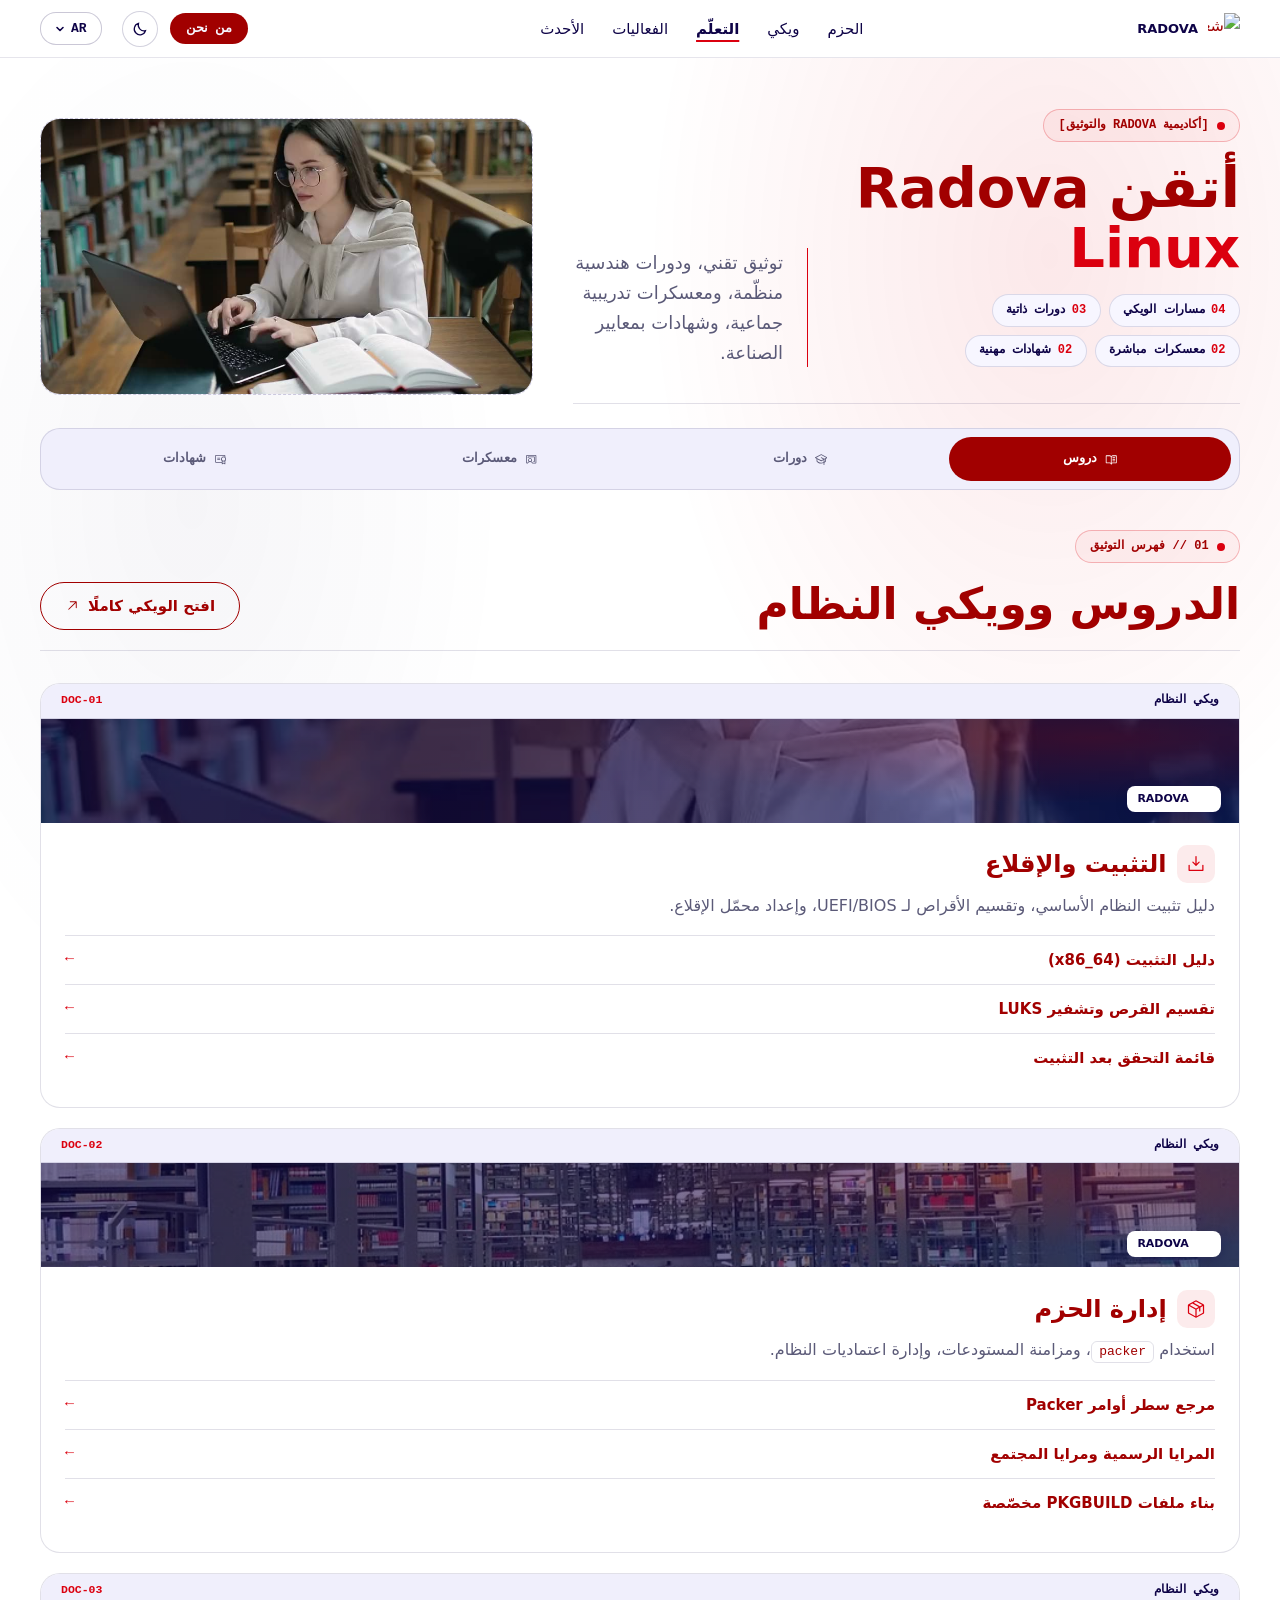
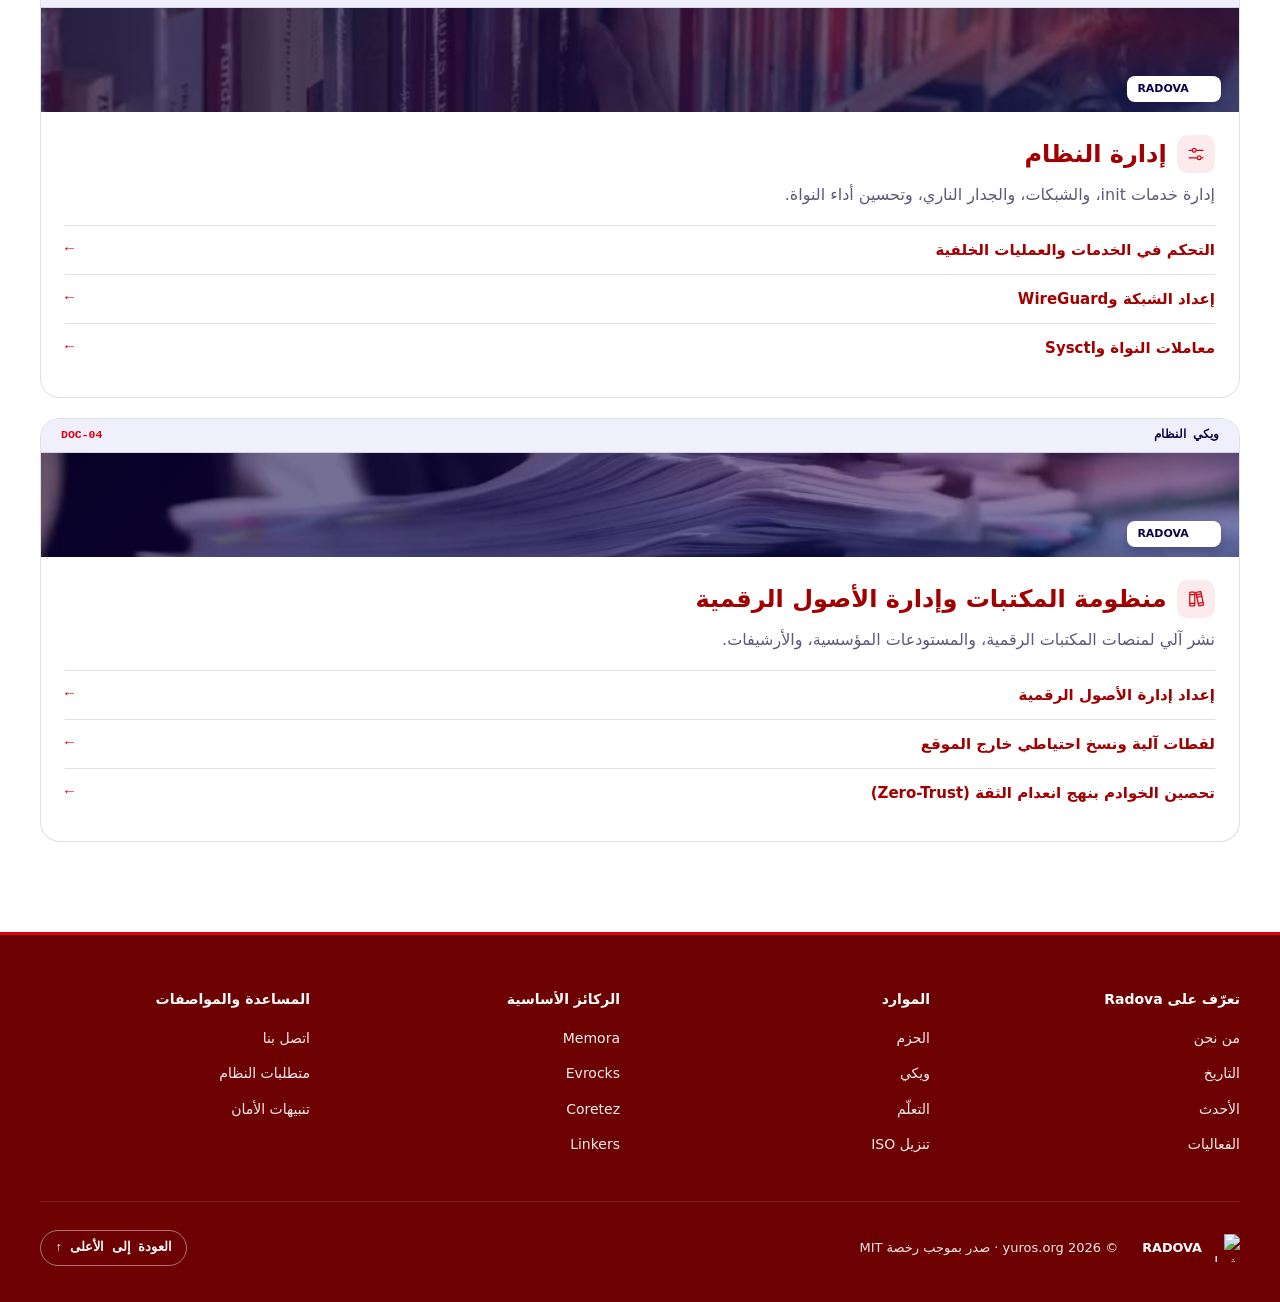
==== commit 096db4f6: "update" ====
--- a/ar/index.html
+++ b/ar/index.html
@@ -10,7 +10,7 @@
     <link rel="icon" type="image/png" href="../assets/logo.png">
     <link rel="stylesheet" href="../assets/css/pico.min.css" media="print" onload="this.media='all'">
 <noscript><link rel="stylesheet" href="../assets/css/pico.min.css"></noscript>
-<style>/*radova-pico-shield*/body>main{padding-block:0}section{margin-bottom:0}article{margin-bottom:0;padding:0;border-radius:0;background:transparent;box-shadow:none}button{background:none;border:0;padding:0;margin:0;color:inherit;font:inherit;box-shadow:none}:where(a:not([role=button])){text-decoration:none}:root{color-scheme:light;--font-heading:"Lato","Lato Fallback",system-ui,-apple-system,sans-serif;--font-body:"Roboto Variable","Roboto Fallback",system-ui,-apple-system,sans-serif;--font-mono:ui-monospace,SFMono-Regular,Menlo,Consolas,monospace;--red-900:#A10000;--red-700:#BB080B;--red-600:#DB000F;--red-500:#FF0000;--blue:#0035c6;--lavender:#F7F6FF;--white:#FFFFFF;--muted:#5b5a78;--line:rgba(14,3,71,0.10);--navy-gradient:linear-gradient(135deg,#0E0347 0%,#0E0347 55%,#0B2E8D 130%);--pad-x:1rem;--pad-y:clamp(5rem,9vw,7.5rem);--ic-arrow-red:url("data:image/svg+xml,%3Csvg%20fill%3D%22%23DB000F%22%20xmlns%3D%22http%3A%2F%2Fwww.w3.org%2F2000%2Fsvg%22%20viewBox%3D%220%200%20256%20256%22%20fill%3D%22currentColor%22%3E%3Cpath%20d%3D%22M200%2C64V168a8%2C8%2C0%2C0%2C1-16%2C0V83.31L69.66%2C197.66a8%2C8%2C0%2C0%2C1-11.32-11.32L172.69%2C72H88a8%2C8%2C0%2C0%2C1%2C0-16H192A8%2C8%2C0%2C0%2C1%2C200%2C64Z%22%2F%3E%3C%2Fsvg%3E")}*,*::before,*::after{box-sizing:border-box}button,input,select,textarea{font:inherit;color:inherit}img,svg{vertical-align:middle}img{max-width:100%;height:auto}.ph{width:1em;height:1em;flex-shrink:0}html{max-width:100%;overflow-x:clip;background-color:var(--white);color-scheme:light;scroll-behavior:smooth}body{max-width:100%;overflow-x:clip;margin:0;padding:0;background-color:var(--white);color:var(--red-900);font-family:var(--font-body);font-size:16px;line-height:1.6;-webkit-font-smoothing:antialiased}body > main,main{margin:0;padding:0;counter-reset:section-counter}ul,ol,dl,li,dt,dd,figure,pre,blockquote{margin:0;padding:0;list-style:none}li::marker{content:none}p,h1,h2,h3,h4,dt,dd,td,th,code,a,span,div,article{min-width:0;overflow-wrap:anywhere}h1,h2,h3,h4,h5,h6{font-family:var(--font-heading);color:var(--red-900);margin:0 0 1rem;text-wrap:balance}h1{font-size:clamp(2.25rem,5vw,56px);font-weight:900;line-height:1.1;letter-spacing:-0.02em}h2{font-size:clamp(2rem,4vw,48px);font-weight:900;line-height:1.15;letter-spacing:-0.015em}h3{font-size:clamp(1.25rem,2.2vw,24px);font-weight:700;line-height:1.25}h1 span,h2 span{color:var(--red-900)}p{font-family:var(--font-body);font-size:16px;line-height:1.65;color:var(--muted);margin:0 0 1rem}.lead{font-size:clamp(1.125rem,1.8vw,20px);line-height:1.6;color:var(--muted)}.eyebrow{font-family:var(--font-body);font-size:14px;font-weight:700;text-transform:uppercase;letter-spacing:0.08em;color:var(--red-900);margin:0 0 0.65rem}code{font-family:var(--font-mono)}code{background:transparent;padding:0;color:inherit;font-size:13.5px}a{color:var(--red-900);text-decoration:underline;text-underline-offset:0.2em}a:hover{color:var(--red-700)}:focus-visible{outline:2px solid var(--red-600);outline-offset:3px}.skip-link{position:absolute;top:-4rem;inset-inline-start:1rem;z-index:100;padding:0.5rem 1rem;background:var(--red-900);color:var(--white);border-radius:999px;font-weight:600;text-decoration:none}.skip-link:focus{top:0.75rem}main > section{position:relative;padding-block:var(--pad-y);scroll-margin-top:5rem}body > header.site-header,.site-header{position:sticky;top:0;z-index:100;width:100%;min-height:48px;padding-block:0.65rem;display:flex;align-items:center;justify-content:space-between;gap:1.25rem;background:rgba(255,255,255,0.82);-webkit-backdrop-filter:blur(16px) saturate(180%);backdrop-filter:blur(16px) saturate(180%);border-bottom:1px solid var(--line)}@supports not (backdrop-filter:blur(1px)){.site-header{background:var(--white)}}.brand-lockup{display:inline-flex;align-items:center;gap:0.625rem;text-decoration:none}.brand-name{font-family:var(--font-heading);font-weight:900;font-size:0.8rem;letter-spacing:0.02em;text-transform:uppercase;color:#0E0347}.brand-lockup-light .brand-name{color:var(--white)}.nav-list{display:flex;align-items:center;gap:1.75rem;flex-wrap:wrap}.nav-list a{font-family:var(--font-body);font-size:15px;font-weight:500;color:#0E0347;text-decoration:none}.nav-list a:hover{color:var(--red-600)}.navbar{margin-inline-start:auto}.nav-links{list-style:none;margin:0;padding:0;display:flex}.nav-links li{list-style:none;margin:0;padding:0}.dropdown{position:relative;display:inline-block}nav.navbar li :where(a,[role="link"]){margin:0}.dropdown-content{position:absolute;top:calc(100% + 18px);inset-inline-end:0;inset-inline-start:auto;transform:translateY(-6px);background:var(--white);min-width:250px;max-width:calc(100vw - 32px);border-radius:16px;box-shadow:0 16px 15px rgba(0,0,0,0.08);z-index:999;opacity:0;visibility:hidden;transition:opacity 0.25s ease,transform 0.25s ease;border:1px solid rgba(14,3,71,0.14);overflow:hidden}.dropdown-content.active,.btn-navy.active ~ .dropdown-content,.dropdown:hover .dropdown-content,.dropdown:focus-within .dropdown-content{opacity:1;visibility:visible;transform:translateY(0)}.dropdown-content a,.dropdown-content button.d-content-back{display:flex;justify-content:space-between;align-items:center;gap:1rem;width:100%;margin:0;padding:1.2rem 1.5rem;background:transparent;color:#0E0347;font-family:var(--font-heading);font-weight:700;font-size:13px;text-transform:uppercase;letter-spacing:1px;text-decoration:none;text-align:start;border:none;border-bottom:1px solid #F0F0F0;border-radius:0;cursor:pointer;transition:transform 0.2s ease,opacity 0.2s ease;white-space:nowrap}.dropdown-content :last-child{border-bottom:none}.dropdown-content a:hover,.dropdown-content a:focus,.dropdown-content button.d-content-back:hover,.dropdown-content button.d-content-back:focus{background-color:#db000f;color:var(--white);border-color:#DB000F}.dropdown-content button.d-content-back{color:var(--red-900)}.dropdown-content button.d-content-back:hover,.dropdown-content button.d-content-back:focus{border-radius:0 0 16px 16px}.d-content-h:hover{border-radius:16px 16px 0 0}.d-content-r:hover{border-radius:0}.d-content-c:hover{border-radius:0 0 16px 16px}.menu-arrow{position:absolute;top:100%;inset-inline-end:20px;inset-inline-start:auto;transform:none;width:0;height:0;border-inline-start:10px solid transparent;border-inline-end:10px solid transparent;border-bottom:10px solid rgba(14,3,71,0.14);z-index:1000;display:none;margin-top:8px}.btn-navy.active + .menu-arrow,.dropdown:hover .menu-arrow,.dropdown:focus-within .menu-arrow{display:block}a.btn,button.btn{text-decoration:none;cursor:pointer;user-select:none}.btn{display:inline-flex;align-items:center;justify-content:center;height:48px;padding-inline:1.5rem;border-radius:9999px;font-family:var(--font-body);font-size:16px;font-weight:500;line-height:1;white-space:nowrap;border:1.5px solid transparent;transition:transform 200ms cubic-bezier(.2,.7,.2,1)}.btn:active{transform:scale(0.98)}.btn-lg{height:52px;padding-inline:1.5rem;font-size:16px;font-weight:600}.btn-navy{background-color:var(--red-900);border:none;color:#f7f6ff;font-family:var(--font-mono);font-weight:700;font-size:13px;text-transform:uppercase;padding:0.5rem 1rem;cursor:pointer;border-radius:16px;transition:transform 0.2s ease,opacity 0.2s ease;display:inline-block;text-decoration:none;line-height:normal}.btn-navy:hover{background-color:rgba(14,3,71,0.05);color:var(--red-900)}.btn-navy.active{background-color:var(--red-900);color:var(--white)}.btn-primary{background-color:var(--red-600);border-color:var(--red-600);color:var(--white);box-shadow:0 4px 16px rgba(219,0,15,0.24)}.btn-primary:hover{background-color:var(--red-700);border-color:var(--red-700);color:var(--white)}.btn-primary:active{background-color:var(--red-900);border-color:var(--red-900)}.btn-arrow{padding-inline:1.5rem 0.625rem;gap:0.75rem}.btn-arrow::after{content:"";display:inline-block;width:32px;height:32px;border-radius:50%;flex-shrink:0;transition:transform 200ms cubic-bezier(.2,.7,.2,1)}.btn-arrow::after{background:var(--white) var(--ic-arrow-red) center / 18px 18px no-repeat}.btn-arrow:hover::after{transform:translateX(10px)}.hero{background:radial-gradient(45% 50% at 82% 18%,rgba(219,0,15,0.10),transparent 70%),radial-gradient(35% 40% at 15% 30%,rgba(14,3,71,0.04),transparent 70%),#FFFFFF;padding-top:clamp(1rem,2vw,1.75rem);padding-bottom:clamp(3.5rem,7vw,5.5rem);border-bottom:1px solid var(--line)}.hero-chip{display:inline-flex;align-items:center;gap:0.5rem;padding:0.35rem 0.9rem;border-radius:999px;border:1px solid rgba(219,0,15,0.25);background:rgba(219,0,15,0.04);color:var(--red-900);font-size:13px;font-weight:700;margin:0}.hero-chip::before{content:"";width:8px;height:8px;border-radius:50%;background:var(--red-600)}.hero-lead{font-size:1.125rem;line-height:1.7;color:var(--muted);margin-bottom:2rem}.hero-actions{display:flex;align-items:center;gap:1rem;flex-wrap:wrap;margin:0}.header-menu{display:flex;align-items:center;justify-content:space-between;flex:1;gap:1.5rem;margin-inline-start:1.5rem}.nav-toggle{display:none;flex-direction:column;justify-content:center;align-items:center;gap:5px;width:38px;height:38px;padding:0;margin:0;margin-inline-start:auto;background:transparent;border:1px solid var(--line);border-radius:10px;cursor:pointer}.nav-toggle:hover{background-color:rgba(14,3,71,0.05);border-color:var(--red-900)}.nav-toggle span{display:block;width:18px;height:2px;background-color:var(--red-900);border-radius:2px;transition:transform 0.25s ease,opacity 0.2s ease}.nav-toggle[aria-expanded="true"] span:nth-child(1){transform:translateY(7px) rotate(45deg)}.nav-toggle[aria-expanded="true"] span:nth-child(2){opacity:0}.nav-toggle[aria-expanded="true"] span:nth-child(3){transform:translateY(-7px) rotate(-45deg)}@media (max-width:767px){.site-header{position:sticky;top:0;z-index:1000;flex-wrap:nowrap;padding-block:0.65rem;background:var(--white);-webkit-backdrop-filter:none;backdrop-filter:none}.nav-toggle{display:inline-flex;position:relative;z-index:1002}.header-menu{display:none;position:fixed;inset:0;top:58px;z-index:999;flex-direction:column;align-items:stretch;justify-content:flex-start;width:100%;height:calc(100dvh - 58px);margin-inline-start:0;padding:0.75rem var(--pad-x) 2rem;background:var(--white);border-top:1px solid var(--line);overflow-y:auto;gap:0.125rem}.header-menu.is-open{display:flex}.header-menu nav,.header-menu ul,.header-menu li{display:block;width:100%;margin:0;padding:0}.nav-list,.dropdown-content{display:flex !important;flex-direction:column;align-items:stretch;gap:0.125rem}.navbar{margin:0;padding:0;border-top:none}.navbar .btn-navy,.dropdown-content button.d-content-back,.menu-arrow,.dropdown:hover .menu-arrow,.dropdown:focus-within .menu-arrow{display:none}.dropdown-content{position:static;opacity:1;visibility:visible;transform:none;min-width:100%;max-width:100%;border:none;border-radius:0;box-shadow:none;background:transparent}.nav-list a,.dropdown-content a{display:flex;align-items:center;justify-content:flex-start;width:100%;margin:0;padding:0.55rem 0.75rem;color:var(--red-900);font-family:var(--font-body);font-size:15.5px;font-weight:700;line-height:1.3;text-transform:none;letter-spacing:0;border:none;border-radius:10px;box-sizing:border-box}.nav-list a:hover,.nav-list a:focus,.dropdown-content a:hover,.dropdown-content a:focus{background-color:rgba(219,0,15,0.08);color:var(--red-600);border-radius:10px}}@media (min-width:768px){.header-menu{display:flex;align-items:center;flex:1;gap:2.9rem}.header-menu > nav:first-child{margin-inline:auto}.header-menu .navbar{margin-inline-start:0}}button.btn-lang{margin:0;width:auto;flex-shrink:0;display:inline-flex;align-items:center;justify-content:center;background-color:var(--white);border:1.5px solid rgba(14,3,71,0.22);color:#0E0347;font-family:var(--font-mono);font-weight:700;font-size:13px;text-transform:uppercase;padding:0.5rem 0.9rem;border-radius:16px;cursor:pointer;line-height:normal}button.btn-lang:hover{border-color:var(--red-900);color:var(--red-900);background-color:var(--surface-subtle)}@media (max-width:767px){button.btn-lang{margin-inline-start:auto;padding:0.45rem 0.75rem;position:relative;z-index:1002}.nav-toggle{margin-inline-start:0}}button.btn-theme{display:inline-flex;align-items:center;justify-content:center;width:36px;height:36px;min-height:36px;margin:0;margin-inline-start:auto;padding:0;border-radius:999px;border:1.5px solid rgba(14,3,71,0.18);background:#ffffff;color:#0E0347;cursor:pointer;flex-shrink:0;transition:transform 140ms ease}button.btn-theme + button.btn-lang{margin-inline-start:0}@media (min-width:768px){button.btn-theme{margin-inline-start:0}}button.btn-theme:hover{border-color:#DB000F;color:#DB000F;background:#F7F6FF}button.btn-theme:active{transform:scale(0.96)}:root[data-theme="dark"] .btn-theme .ic-moon,:root:not([data-theme="dark"]) .btn-theme .ic-sun{display:none}:root[data-theme="dark"]{color-scheme:dark;--muted:#C4C0D4;--line:rgba(196,192,212,0.18)}:root[data-theme="dark"],:root[data-theme="dark"] body{background-color:#0B0711;color:#FFFFFF}:root[data-theme="dark"] h1,:root[data-theme="dark"] h2,:root[data-theme="dark"] h3,:root[data-theme="dark"] h4,:root[data-theme="dark"] h5,:root[data-theme="dark"] h6{color:#FFFFFF}:root[data-theme="dark"] .eyebrow{color:#DB000F}:root[data-theme="dark"] .site-header{background:rgba(11,7,17,0.88);border-bottom-color:rgba(196,192,212,0.16)}:root[data-theme="dark"] .brand-name,:root[data-theme="dark"] .nav-list a{color:#FFFFFF}:root[data-theme="dark"] .nav-toggle span{background-color:#FFFFFF}:root[data-theme="dark"] .nav-list a:hover{color:#DB000F}:root[data-theme="dark"] .dropdown-content{background-color:#150B52;border-color:rgba(196,192,212,0.22);box-shadow:0 16px 36px rgba(0,0,0,0.45)}:root[data-theme="dark"] .dropdown-content a,:root[data-theme="dark"] .dropdown-content button.d-content-back{color:#FFFFFF}:root[data-theme="dark"] .dropdown-content a:hover,:root[data-theme="dark"] .dropdown-content button.d-content-back:hover{background-color:#0E0347;color:#FFFFFF}:root[data-theme="dark"] .btn-navy{background-color:#150B52;border-color:rgba(196,192,212,0.28);color:#FFFFFF}:root[data-theme="dark"] .btn-navy:hover{background-color:#DB000F;border-color:#DB000F;color:#FFFFFF}:root[data-theme="dark"] button.btn-theme,:root[data-theme="dark"] button.btn-lang{background-color:#150B52;border-color:rgba(196,192,212,0.28);color:#F7F6FF}:root[data-theme="dark"] button.btn-theme:hover,:root[data-theme="dark"] button.btn-lang:hover{border-color:#DB000F;color:#FFFFFF;background-color:#0E0347}:root[data-theme="dark"] .hero{background:radial-gradient(46% 52% at 82% 18%,rgba(219,0,15,0.16),transparent 72%),radial-gradient(38% 46% at 15% 32%,rgba(21,11,82,0.45),transparent 72%),#0B0711}:root[data-theme="dark"] .hero-chip{background-color:rgba(219,0,15,0.14);border-color:rgba(219,0,15,0.45);color:#FFFFFF}:root[data-theme="dark"] .hero-lead,:root[data-theme="dark"] .lead{color:#C4C0D4}@media (max-width:767px){:root[data-theme="dark"] .header-menu{background-color:#0B0711}}:root,[data-theme="light"]{--lr-bg:#FFFFFF;--lr-surface:#FFFFFF;--lr-surface-alt:#F7F6FF;--lr-dock:#F0EFFC;--lr-ink:#A10000;--lr-navy:#0E0347;--lr-muted:#5b5a78;--lr-line:rgba(14,3,71,0.12);--lr-border-strong:#A10000;--lr-primary:#DB000F;--lr-primary-hover:#BB080B;--lr-primary-active:#A10000;--lr-accent-red:#DB000F;--lr-blue:#0035c6;--lr-sec-solid-bg:#A10000;--lr-sec-solid-ink:#FFFFFF;--lr-sec-solid-hover:#0035c6;--lr-outline-bg:transparent;--lr-outline-ink:#A10000;--lr-outline-border:#A10000;--lr-outline-hover-bg:rgba(219,0,15,0.08);--lr-outline-hover-ink:#A10000;--lr-badge-soft-bg:rgba(219,0,15,0.08);--lr-badge-soft-ink:#A10000;--radova-heading-font:var(--font-heading,"Lato",system-ui,-apple-system,sans-serif);--radova-body-font:var(--font-body,"Roboto Variable",system-ui,-apple-system,sans-serif);--radova-mono-font:var(--font-mono,ui-monospace,SFMono-Regular,Menlo,Consolas,monospace);--learns-pad-x:var(--pad-x,max(1rem,calc((100% - 72rem) / 2)))}[data-theme="dark"]{--lr-bg:#0B0711;--lr-surface:#150B52;--lr-surface-alt:#0E0347;--lr-dock:#0E0347;--lr-ink:#FFFFFF;--lr-navy:#FFFFFF;--lr-muted:#C4C0D4;--lr-line:rgba(196,192,212,0.18);--lr-border-strong:rgba(196,192,212,0.25);--lr-primary:#DB000F;--lr-primary-hover:#BB080B;--lr-primary-active:#A10000;--lr-accent-red:#DB000F;--lr-blue:#0035C6;--lr-sec-solid-bg:#FFFFFF;--lr-sec-solid-ink:#0E0347;--lr-sec-solid-hover:#F7F6FF;--lr-outline-bg:transparent;--lr-outline-ink:#FFFFFF;--lr-outline-border:rgba(255,255,255,0.45);--lr-outline-hover-bg:rgba(219,0,15,0.16);--lr-outline-hover-ink:#FFFFFF;--lr-badge-soft-bg:rgba(219,0,15,0.16);--lr-badge-soft-ink:#FFFFFF}body{background-color:var(--lr-bg)}.learns-container{width:100%;margin-inline:auto;padding-block:clamp(2rem,4vw,3.5rem) clamp(4rem,7vw,6rem);padding-inline:var(--learns-pad-x);color:var(--lr-ink);background:radial-gradient(45% 35% at 82% 8%,rgba(219,0,15,0.09),transparent 70%),radial-gradient(35% 30% at 15% 18%,rgba(14,3,71,0.04),transparent 70%),var(--lr-bg)}[data-theme="dark"] .learns-container{background:radial-gradient(50% 35% at 28% 10%,rgba(219,0,15,0.15),transparent 65%),radial-gradient(40% 35% at 82% 18%,rgba(21,11,82,0.35),transparent 70%),#0B0711}.editorial-header{display:grid;gap:1.5rem;padding-bottom:2.25rem;margin-bottom:2.25rem;border-bottom:1px solid var(--lr-line)}.eyebrow{display:inline-flex;align-items:center;gap:0.5rem;width:fit-content;padding:0.35rem 0.9rem;margin:0 0 1rem;border-radius:999px;border:1px solid rgba(219,0,15,0.25);background:rgba(219,0,15,0.04);font-family:var(--radova-mono-font);font-size:12px;font-weight:700;text-transform:uppercase;letter-spacing:0.08em;color:var(--lr-ink)}.eyebrow::before{content:"";width:8px;height:8px;border-radius:50%;background:var(--lr-accent-red)}[data-theme="dark"] .eyebrow{background:rgba(219,0,15,0.14);border-color:rgba(219,0,15,0.35);color:#F7F6FF}.editorial-header h1{margin:0;font-family:var(--radova-heading-font);font-size:clamp(2.25rem,4.8vw,3.5rem);font-weight:900;line-height:1.06;letter-spacing:-0.03em;color:var(--lr-ink);text-transform:capitalize}.editorial-header h1 span{color:var(--lr-accent-red)}.editorial-header > p{margin:0;font-family:var(--radova-body-font);font-size:1.125rem;line-height:1.65;color:var(--lr-muted)}@media (min-width:768px){.editorial-header{grid-template-columns:1.25fr 0.75fr;align-items:end;gap:2.5rem}.editorial-header > p{border-inline-start:1px solid var(--lr-accent-red);padding-inline-start:1.5rem}}nav.tab-grid{display:block;margin-bottom:2.5rem}nav.tab-grid ul{display:flex;flex-wrap:wrap;gap:0.5rem;margin:0;padding:0.5rem;list-style:none;border-radius:20px}.tab-grid li{flex:1 1 auto;margin:0;padding:0;list-style:none}.tab-grid .tab-btn{display:flex;align-items:center;justify-content:center;gap:0.5rem;width:100%;min-height:44px;margin:0;padding:0.6rem 1.15rem;border:1px solid transparent;border-radius:999px;box-shadow:none;font-family:var(--radova-mono-font);font-size:12.5px;font-weight:700;letter-spacing:0.04em;text-transform:uppercase;white-space:nowrap;line-height:1.2;text-align:center;color:var(--lr-muted);background:transparent;cursor:pointer}.tab-grid .tab-btn:hover,.tab-grid .tab-btn:focus-visible{color:var(--lr-ink);background:rgba(14,3,71,0.06)}[data-theme="dark"] .tab-grid .tab-btn:hover,[data-theme="dark"] .tab-grid .tab-btn:focus-visible{color:#FFFFFF;background:#150B52}.tab-grid .tab-btn[aria-selected="true"]{color:#FFFFFF;background:var(--lr-sec-solid-bg)}[data-theme="dark"] .tab-grid .tab-btn[aria-selected="true"]{color:#FFFFFF;background:#DB000F}.tab-grid .tab-btn[aria-selected="true"] .ph{color:#FFFFFF}@media (max-width:540px){nav.tab-grid ul{flex-direction:column;border-radius:18px}.tab-grid .tab-btn{width:100%}}.learn-section{margin-top:0}.tab-panel[hidden]{display:none !important}.tab-panel.is-active{animation:tabPanelFade 200ms cubic-bezier(.2,.7,.2,1)}.section-banner{display:flex;flex-wrap:wrap;align-items:flex-end;justify-content:space-between;gap:1rem;padding-bottom:1.25rem;margin-bottom:2rem;border-bottom:1px solid var(--lr-line)}.section-banner h2{margin:0;font-family:var(--radova-heading-font);font-size:clamp(1.85rem,3.6vw,2.75rem);font-weight:900;line-height:1.15;letter-spacing:-0.02em;color:var(--lr-ink);text-transform:capitalize}.section-note{margin:0;font-family:var(--radova-mono-font);font-size:13px;font-weight:600;letter-spacing:0.04em;color:var(--lr-muted)}.button{display:inline-flex;align-items:center;justify-content:center;gap:0.5rem;min-height:46px;padding:0.65rem 1.5rem;border:1.5px solid var(--lr-primary);border-radius:9999px;font-family:var(--radova-body-font);font-size:15px;font-weight:600;line-height:1.2;text-decoration:none;color:#FFFFFF;background:var(--lr-primary);box-shadow:0 4px 16px rgba(219,0,15,0.22);cursor:pointer;transition:transform 200ms cubic-bezier(.2,.7,.2,1)}.button:hover,.button:focus-visible{color:#FFFFFF;background:var(--lr-primary-hover);border-color:var(--lr-primary-hover)}.button:active{transform:scale(0.98);background:var(--lr-primary-active);border-color:var(--lr-primary-active)}.button--outline-navy{color:var(--lr-outline-ink);background:var(--lr-outline-bg);border-color:var(--lr-outline-border);box-shadow:none}.button--outline-navy:hover,.button--outline-navy:focus-visible{color:var(--lr-outline-hover-ink);background:var(--lr-outline-hover-bg);border-color:var(--lr-outline-hover-bg)}.badge{display:inline-flex;align-items:center;gap:0.35rem;flex-shrink:0;white-space:nowrap;overflow-wrap:normal;word-break:normal;padding:0.28rem 0.8rem;border-radius:999px;font-family:var(--radova-mono-font);font-size:12px;font-weight:700;letter-spacing:0.04em;text-transform:uppercase;line-height:1.3;color:#FFFFFF;background:#0E0347}.course-card__top .meta{display:inline-flex;align-items:center;gap:0.35rem;white-space:nowrap}@media (max-width:480px){.badge{font-size:11px;padding:0.25rem 0.7rem}.course-card__top .meta{font-size:12px}}.wiki-board{display:grid;grid-template-columns:1fr;gap:1.25rem}@media (min-width:768px){.wiki-board{grid-template-columns:repeat(2,1fr)}}.wiki-cell{padding:1.75rem;border:1px solid var(--lr-line);border-radius:20px;transition:transform 200ms ease}@media (hover:hover){.wiki-cell:hover{border-color:var(--lr-accent-red);box-shadow:0 10px 30px rgba(14,3,71,0.08);transform:translateY(-2px)}}.wiki-cell h3{display:flex;align-items:center;gap:0.65rem;font-family:var(--radova-heading-font);font-size:clamp(1.25rem,2vw,1.5rem);font-weight:900;line-height:1.25;margin-top:0;margin-bottom:0.6rem;color:var(--lr-ink)}.wiki-cell h3 .ph{width:38px;height:38px;padding:9px;border-radius:10px;background:rgba(219,0,15,0.08);color:var(--lr-accent-red);flex-shrink:0}.wiki-cell > p{font-size:1rem;line-height:1.6;color:var(--lr-muted);margin-top:0;margin-bottom:1.25rem}.wiki-cell code,.course-card code,.post-row code{font-family:var(--radova-mono-font);color:var(--lr-ink);border:1px solid var(--lr-line);padding:0.15rem 0.45rem;border-radius:6px;font-size:13px}.wiki-links{margin:0;padding:0;border-top:1px solid var(--lr-line)}.wiki-links li{margin:0;padding:0;list-style:none;border-bottom:1px solid var(--lr-line)}.wiki-links li:last-child{border-bottom:0}.wiki-links a{display:flex;align-items:center;justify-content:space-between;padding:0.75rem 0;font-size:15px;font-weight:600;text-decoration:none;color:var(--lr-ink)}.wiki-links a::after{content:"\2192";font-family:var(--radova-mono-font);color:var(--lr-accent-red)}.wiki-links a:hover,.wiki-links a:focus-visible{color:var(--lr-accent-red);padding-inline-start:0.35rem}.course-grid{display:grid;grid-template-columns:1fr;gap:1.25rem}@media (min-width:1024px){.course-grid{grid-template-columns:repeat(3,1fr)}}.course-card{display:flex;flex-direction:column;margin:0;padding:1.75rem;border:1px solid var(--lr-line);border-radius:20px;transition:transform 200ms ease}@media (hover:hover){.course-card:hover{border-color:var(--lr-accent-red);box-shadow:0 10px 30px rgba(14,3,71,0.08);transform:translateY(-2px)}}.course-card__top{display:flex;flex-wrap:wrap;align-items:center;justify-content:space-between;gap:0.5rem 0.75rem;margin-bottom:1.15rem}.course-card h3{font-family:var(--radova-heading-font);font-size:1.35rem;font-weight:900;line-height:1.25;margin-top:0;margin-bottom:0.65rem;color:var(--lr-ink)}.course-card > p{font-size:15.5px;line-height:1.6;color:var(--lr-muted);margin-top:0;margin-bottom:1.25rem}.course-card .meta-dl{margin-top:auto;margin-bottom:1.35rem;border-top:1px solid var(--lr-line)}.course-card__footer .button{width:100%}.post-grid{display:grid;gap:1.25rem;margin:0;padding:0;list-style:none}.post-grid > li{margin:0;padding:0}.post-row{display:grid;overflow:hidden;border:1px solid var(--lr-line);border-radius:20px;transition:transform 200ms ease}@media (hover:hover){.post-row:hover{border-color:var(--lr-accent-red);box-shadow:0 10px 30px rgba(14,3,71,0.08);transform:translateY(-2px)}}@media (min-width:768px){.post-row{grid-template-columns:1.25fr 0.75fr}}.post-row__main{padding:1.85rem}.post-row__main h3{margin-top:0;margin-bottom:0.65rem;font-family:var(--radova-heading-font);font-size:clamp(1.35rem,2.2vw,1.85rem);font-weight:900;line-height:1.2;letter-spacing:-0.015em;color:var(--lr-ink)}.post-row__main > p{font-size:1rem;line-height:1.65;color:var(--lr-muted);margin-top:0;margin-bottom:1rem}.post-row__kicker{display:flex;flex-wrap:wrap;gap:0.5rem;margin-top:0;margin-bottom:0.85rem}.post-row__panel{display:flex;flex-direction:column;justify-content:space-between;padding:1.85rem;border-radius:15px;background:var(--lr-dock);border-top:1px solid var(--lr-line)}@media (min-width:768px){.post-row__panel{border-top:0;border-inline-start:1px solid var(--lr-line)}}.post-row__panel .button{margin-top:1.35rem;width:100%}.meta{display:flex;flex-wrap:wrap;align-items:center;gap:0.5rem 1rem;font-family:var(--radova-mono-font);font-size:12.5px;color:var(--lr-muted)}.meta-dl{display:grid;grid-template-columns:max-content 1fr;gap:0 1.25rem;margin:0;font-family:var(--radova-mono-font)}.meta-dl dt,.meta-dl dd{margin:0;padding:0.6rem 0;border-top:1px solid var(--lr-line);font-size:13px}.meta-dl dt:first-of-type,.meta-dl dd:first-of-type{border-top:0}.meta-dl dt{color:var(--lr-muted);text-transform:uppercase;font-size:11.5px;letter-spacing:0.05em}.meta-dl dd{font-weight:700;color:var(--lr-ink);text-align:end}.meta-dl__lead{font-size:1.15rem;color:var(--lr-ink)}.cert-domains{margin-top:1.25rem;padding:1.25rem 1.5rem;border-inline-start:4px solid var(--lr-accent-red);border-radius:0 14px 14px 0;background:var(--lr-surface-alt)}.cert-domains h4{font-family:var(--radova-mono-font);font-size:12px;font-weight:700;margin-top:0;margin-bottom:0.75rem;text-transform:uppercase;letter-spacing:0.08em;color:var(--lr-ink)}.cert-domains ul{margin:0;padding:0;display:grid;gap:0.45rem}.cert-domains li{margin:0;padding:0;list-style:none;font-size:14.5px;color:var(--lr-muted)}.cert-domains li strong{color:var(--lr-ink)}.registration-box{display:grid;grid-template-columns:1fr;gap:1.75rem;margin-top:1.75rem;padding:clamp(1.5rem,3vw,2.25rem);border:1px solid var(--lr-line);border-top:3px solid var(--lr-accent-red);border-radius:20px;box-shadow:0 16px 40px rgba(14,3,71,0.06);scroll-margin-top:5.5rem}@media (min-width:768px){.registration-box{grid-template-columns:1fr 1.2fr}}.registration-box__info h3{font-family:var(--radova-heading-font);font-size:1.5rem;font-weight:900;margin-top:0;margin-bottom:0.75rem;color:var(--lr-ink)}.registration-box__info p:last-child{margin-bottom:0;font-size:15.5px;line-height:1.65;color:var(--lr-muted)}.registration-form{display:grid;gap:1rem;margin:0}.registration-form label{display:flex;flex-direction:column;gap:0.4rem;margin:0;font-family:var(--radova-mono-font);font-size:12px;font-weight:700;letter-spacing:0.06em;text-transform:uppercase;color:var(--lr-ink)}.registration-form input,.registration-form select{width:100%;height:46px;margin:0;padding-inline:1rem;border:1px solid var(--lr-line);border-radius:14px;font-family:var(--radova-body-font);font-size:15px;background-color:var(--lr-surface-alt);color:var(--lr-ink)}[data-theme="dark"] .registration-form input,[data-theme="dark"] .registration-form select{color-scheme:dark}.registration-form input::placeholder{color:var(--lr-muted);opacity:0.7}.registration-form input:focus,.registration-form select:focus{outline:none;border-color:var(--lr-accent-red);box-shadow:0 0 0 3px rgba(219,0,15,0.16);background-color:var(--lr-surface)}.registration-form .button{margin-top:0.4rem;width:100%}:root[data-theme="dark"] .site-header .btn-navy{background-color:#150B52;color:#FFFFFF;border:1px solid rgba(196,192,212,0.25)}:root[data-theme="dark"] .site-header .btn-navy:hover,:root[data-theme="dark"] .site-header .btn-navy.active{background-color:#0E0347;color:#FFFFFF;border-color:#DB000F}@media (max-width:767px){:root[data-theme="dark"] .header-menu .dropdown-content{background-color:transparent;border:none;box-shadow:none}:root[data-theme="dark"] .header-menu .dropdown-content a,:root[data-theme="dark"] .header-menu .nav-list a{background-color:transparent;color:#FFFFFF}:root[data-theme="dark"] .header-menu .dropdown-content a:hover,:root[data-theme="dark"] .header-menu .nav-list a:hover{background-color:rgba(219,0,15,0.14);color:#DB000F}}:root{--red-900:#A10000;--red-700:#BB080B;--red-600:#DB000F;--red-500:#FF0000;--navy-950:#0B0711;--navy-900:#0E0347;--navy-800:#150B52;--blue:#0035C6;--lavender:#F7F6FF;--white:#FFFFFF;--surface-page:#FFFFFF;--surface-card:#FFFFFF;--surface-subtle:#F7F6FF;--surface-dock:#F0EFFC;--surface-header:rgba(255,255,255,0.82);--text-primary:#0E0347;--text-heading:#A10000;--text-muted:#5B5A78;--text-accent:#DB000F;--border-line:rgba(14,3,71,0.10);--border-card:rgba(14,3,71,0.12);--font-heading:"Lato",system-ui,-apple-system,sans-serif;--font-mono:ui-monospace,SFMono-Regular,Menlo,Consolas,monospace;--container-max:100%}:root[data-theme="dark"]{--surface-page:#0B0711;--surface-card:#150B52;--surface-subtle:#150B52;--surface-dock:#0E0347;--surface-header:rgba(11,7,17,0.88);--text-primary:#FFFFFF;--text-heading:#FFFFFF;--text-muted:#C4C0D4;--border-line:rgba(196,192,212,0.18);--border-card:rgba(196,192,212,0.16)}html{font-size:100%}@media (min-width:576px){:root{--container-max:510px}html{font-size:106.25%}}@media (min-width:768px){:root{--container-max:min(92vw,920px)}html{font-size:106.25%}}@media (min-width:1024px){:root{--container-max:950px}html{font-size:118.75%}}@media (min-width:1280px){:root{--container-max:1200px}html{font-size:125%}}@media (min-width:1536px){:root{--container-max:1450px}html{font-size:131.25%}}body{font-size:1rem;line-height:1.6}.site-header{position:sticky;top:0;z-index:100;min-height:48px;padding-block:0.65rem;gap:1.25rem;background:var(--surface-header);-webkit-backdrop-filter:blur(16px) saturate(180%);backdrop-filter:blur(16px) saturate(180%);border-bottom:1px solid var(--border-line)}:root .site-header{background:var(--surface-header);border-bottom-color:var(--border-line)}:root[data-theme="dark"] .site-header{border-bottom-color:var(--border-line)}.site-header .brand-name{font-family:var(--font-heading);font-size:0.8rem;font-weight:900;letter-spacing:0.02em;text-transform:uppercase;color:var(--text-primary)}.site-header .nav-list a{font-size:15px;font-weight:500;color:var(--text-primary)}.site-header .nav-list a[aria-current="page"]{font-weight:700}:root:not([data-theme="dark"]) .dropdown-content a{color:#0E0347}#about-menu-btn.btn-navy{border-radius:16px;font-size:13px}@media (min-width:768px){.site-header .dropdown-content{top:calc(100% + 18px);min-width:250px;border-radius:16px}}button.btn-theme{width:36px;height:36px;min-width:36px;padding:0;border-radius:999px}button.btn-lang{border-radius:16px;font-size:13px}@media (max-width:767px){.nav-toggle{width:38px;height:38px}.header-menu.is-open{top:58px;height:calc(100dvh - 58px)}}.btn-primary,.button{display:inline-flex;align-items:center;justify-content:center;height:48px;padding:0 1.5rem;border-radius:9999px}.btn-primary,.button:not([class*="--outline"]){background:var(--red-600);border-color:var(--red-600);color:#FFFFFF;box-shadow:0 4px 16px rgba(219,0,15,0.24)}.hero-chip,.chip{border-radius:999px;padding:0.35rem 0.9rem;font-size:13px;border:1px solid rgba(219,0,15,0.25);background:rgba(219,0,15,0.04)}*,*::before,*::after{transition-property:opacity,transform !important}:root{--pad-x:max(1rem,calc((100% - var(--container-max)) / 2))}.hero-split{display:grid;grid-template-columns:1fr;gap:1.5rem;align-items:center;margin-bottom:1.5rem}@media (min-width:1024px){.hero-split{grid-template-columns:1.15fr 0.85fr;gap:2.5rem}}.hero-split .editorial-header{margin-bottom:0}.hero-media{aspect-ratio:16 / 9;overflow:hidden;border-radius:20px;background:var(--lr-surface-alt,#F7F6FF);border:1px dashed rgba(14,3,71,0.18)}.hero-media img{display:block;width:100%;height:100%;object-fit:cover}:root[data-theme="dark"] .hero-media{background:var(--lr-surface-alt,#150B52);border-color:rgba(196,192,212,0.25)}.lang-menu{position:relative;flex-shrink:0}.lang-menu button.btn-lang{margin:0;gap:0.375rem}.lang-menu button.btn-lang svg{transition:transform 0.2s ease}.lang-menu button.btn-lang[aria-expanded="true"] svg{transform:rotate(180deg)}.lang-menu .lang-list{position:absolute;top:calc(100% + 0.5rem);inset-inline-end:0;z-index:1003;display:block;min-width:11rem;margin:0;padding:0.375rem;list-style:none;background:var(--surface-card);border:1px solid var(--border-card);border-radius:16px;box-shadow:0 12px 30px rgba(14,3,71,0.12)}.lang-menu .lang-list[hidden]{display:none}.lang-menu .lang-list li{margin:0;padding:0;list-style:none}.lang-menu .lang-list a{display:block;width:100%;margin:0;padding:0.55rem 0.75rem;border:0;border-radius:10px;background:none;color:var(--text-primary);text-decoration:none;font:inherit;font-size:14px;font-weight:500;line-height:1.4;text-align:start;cursor:pointer}.lang-menu .lang-list a:hover,.lang-menu .lang-list a:focus-visible{background:var(--surface-subtle)}.lang-menu .lang-list a[aria-current="true"]{color:var(--text-heading);font-weight:700}.lang-menu .lang-list a[aria-current="true"]::after{content:"\2713" / "";float:inline-end;color:var(--text-accent)}@media (max-width:767px){.lang-menu{z-index:1002}}[dir="rtl"] :is(.btn-arrow,.btn-arrow-red,.button--arrow)::after{transform:scaleX(-1)}[dir="rtl"] :is(.btn-arrow,.btn-arrow-red):hover::after{transform:translateX(-10px) scaleX(-1)}[dir="rtl"] *{letter-spacing:normal !important}[dir="rtl"] .wiki-links a::after{content:"\2190"}.site-header .brand-lockup,.site-header .nav-list a,.site-header .btn-navy,.site-header button.btn-lang{white-space:nowrap;flex-shrink:0}@media (min-width:768px){.site-header .nav-list{flex-wrap:nowrap;gap:clamp(0.85rem,1.6vw,1.75rem)}.site-header .header-menu{gap:clamp(0.85rem,1.8vw,2.25rem)}}.lr-format-pills{display:flex;flex-wrap:wrap;gap:0.5rem;margin-top:1.1rem}.lr-format-pill{display:inline-flex;align-items:center;gap:0.4rem;padding:0.35rem 0.85rem;border-radius:999px;border:1px solid var(--lr-line);background:var(--lr-surface-alt);color:var(--lr-navy);font-family:var(--radova-mono-font);font-size:12px;font-weight:700;text-decoration:none;transition:transform 200ms ease,opacity 200ms ease}.lr-format-pill strong{color:var(--lr-accent-red)}.lr-format-pill:hover{transform:translateY(-1px);color:var(--lr-accent-red)}[data-theme="dark"] .lr-format-pill{background:#150B52;color:#FFFFFF}nav.tab-grid ul{background:var(--lr-dock);border:1px solid var(--lr-line)}.wiki-cell,.course-card{padding:0;overflow:hidden;background:var(--lr-surface)}.lr-partner-pill{position:absolute;inset-inline-start:1.15rem;bottom:0.65rem;display:inline-flex;align-items:center;gap:0.4rem;padding:0.26rem 0.65rem;border-radius:8px;background:#FFFFFF;color:#0E0347;box-shadow:0 4px 12px rgba(14,3,71,0.24);font-family:var(--radova-heading-font);font-size:11px;font-weight:900;letter-spacing:0.04em;text-transform:uppercase}.lr-partner-pill img{width:15px;height:15px;object-fit:contain}.lr-partner-pill--inline{position:static;box-shadow:none;border:1px solid var(--lr-line);background:var(--lr-surface-alt);color:var(--lr-navy)}[data-theme="dark"] .lr-partner-pill--inline{background:#0E0347;color:#FFFFFF}@media (min-width:768px){.dropdown::after{content:"-";color:transparent;position:absolute;top:100%;inset-inline-end:0;width:250px;height:24px;display:none}.dropdown:hover::after,.dropdown:focus-within::after{display:block}}@media (min-width:768px){body>header.site-header,.site-header{gap:clamp(0.5rem,1.2vw,20px)}.site-header .header-menu{gap:clamp(0.75rem,2vw,46px)}.site-header .nav-list{flex-wrap:nowrap!important;gap:clamp(0.65rem,1.6vw,28px)}.site-header .brand-lockup,.site-header .nav-list a,.site-header .btn-navy,.site-header button.btn-lang{white-space:nowrap;flex-shrink:0}}main>section{width:100%;padding-inline:var(--pad-x)}.site-footer{width:100%;padding-inline:max(var(--pad-x,1rem),calc((100% - var(--container-max,1200px)) / 2));box-sizing:border-box}.site-footer nav,.site-footer .footer-col{display:block}.site-footer .footer-links,.site-footer nav ul{display:flex;flex-direction:column;align-items:flex-start;margin:0;padding:0;list-style:none}.site-footer .footer-links li,.site-footer nav li{margin:0;padding:0;list-style:none}:root{--container-max:100%;--pad-x:max(1rem,calc((100% - var(--container-max)) / 2))}@media (min-width:576px){:root{--container-max:540px}}@media (min-width:768px){:root{--container-max:min(92vw,920px)}}@media (min-width:1024px){:root{--container-max:min(94vw,1080px)}}@media (min-width:1280px){:root{--container-max:1200px}}@media (min-width:1536px){:root{--container-max:1450px}}body>footer.site-footer,.site-footer{padding-block:56px 36px;padding-inline:max(var(--pad-x,1rem),calc((100% - var(--container-max,1200px)) / 2))}.site-footer .footer-grid{gap:36px 32px;padding-bottom:44px}@media (min-width:1024px){.site-footer .footer-grid{gap:40px}}@media (min-width:1536px){.site-footer .footer-grid{gap:48px}}.site-footer .footer-heading{font-size:14px;line-height:1.25;margin:0 0 16px}.site-footer .footer-links{gap:10px}.site-footer .footer-links a{font-size:14px;line-height:1.4}.site-footer .footer-bottom{gap:20px;padding-top:28px}.site-footer .footer-brand-bar{gap:12px 24px}.site-footer .footer-copy{font-size:13px}.site-footer .footer-top{font-size:12.5px;padding:7px 14px}html{scroll-padding-block-start:5.5rem}body>header.site-header,.site-header{margin:0;padding-block:10px;padding-inline:max(16px,calc((100% - var(--container-max,var(--radova-max-width,100%))) / 2));gap:20px;min-height:58px;box-sizing:border-box}.site-header .brand-lockup{display:inline-flex;align-items:center;gap:10px;margin:0;padding:0;text-decoration:none;flex-shrink:0}.site-header .brand-name{font-family:"Lato",system-ui,-apple-system,sans-serif;font-size:13px;font-weight:900;line-height:1.2;letter-spacing:0.02em;text-transform:uppercase;color:#0E0347}.site-header .nav-list,.site-header ul.nav-list{display:flex;align-items:center;gap:28px;margin:0;padding:0;list-style:none}.site-header .nav-list li{margin:0;padding:0;list-style:none}.site-header .nav-list a{display:inline-flex;align-items:center;padding:6px 0;margin:0;font-family:"Roboto Variable",system-ui,-apple-system,sans-serif;font-size:15px;font-weight:500;line-height:1.2;color:#0E0347;text-decoration:none}.site-header .nav-list a[aria-current="page"]{font-weight:700}.site-header button{margin:0}.site-header .btn-theme{width:36px;height:36px;padding:0;display:inline-flex;align-items:center;justify-content:center;flex-shrink:0}.site-header .btn-navy,.site-header #about-menu-btn.btn-navy{display:inline-flex;align-items:center;justify-content:center;gap:6px;margin:0;font-family:ui-monospace,SFMono-Regular,Menlo,Consolas,monospace;font-size:13px;font-weight:700;line-height:1.2;text-transform:uppercase;padding:8px 16px;border-radius:16px;background-color:#A10000;color:#F7F6FF}.site-header button.btn-lang{display:inline-flex;align-items:center;justify-content:center;margin:0;font-family:ui-monospace,SFMono-Regular,Menlo,Consolas,monospace;font-size:13px;font-weight:700;line-height:1.2;text-transform:uppercase;padding:8px 14px;border-radius:16px;color:#0E0347}@media (min-width:768px){.site-header .header-menu{display:flex;align-items:center;flex:1;gap:46px;margin:0;margin-inline-start:0}.site-header .header-menu>nav:first-child{margin-inline:auto}.site-header .navbar{margin:0;margin-inline-start:0}}:root[data-theme="dark"] .site-header .brand-name,:root[data-theme="dark"] .site-header .nav-list a{color:#FFFFFF}:root[data-theme="dark"] .site-header .btn-navy,:root[data-theme="dark"] .site-header #about-menu-btn.btn-navy,:root[data-theme="dark"] .site-header button.btn-lang{background-color:#150B52;color:#FFFFFF;border-color:rgba(196,192,212,0.28)}@media (max-width:767px){.site-header .nav-list{flex-direction:column;align-items:stretch;gap:6px}.site-header button.btn-lang{padding:7px 12px}.site-header .nav-list a{font-size:15.5px;font-weight:700;padding:9px 12px;min-height:44px}}@media (prefers-reduced-motion:reduce){*,*::before,*::after{animation-duration:0.01ms!important;animation-iteration-count:1!important;transition-duration:0.01ms!important;scroll-behavior:auto!important}}</style>
+<style>/*radova-pico-shield*/body>main{padding-block:0}section{margin-bottom:0}article{margin-bottom:0;padding:0;border-radius:0;background:transparent;box-shadow:none}button{background:none;border:0;padding:0;margin:0;color:inherit;font:inherit;box-shadow:none}:where(a:not([role=button])){text-decoration:none}:root{color-scheme:light;--font-heading:"Lato","Lato Fallback",system-ui,-apple-system,sans-serif;--font-body:"Roboto Variable","Roboto Fallback",system-ui,-apple-system,sans-serif;--font-mono:ui-monospace,SFMono-Regular,Menlo,Consolas,monospace;--red-900:#A10000;--red-700:#BB080B;--red-600:#DB000F;--red-500:#FF0000;--blue:#0035c6;--lavender:#F7F6FF;--white:#FFFFFF;--muted:#5b5a78;--line:rgba(14,3,71,0.10);--navy-gradient:linear-gradient(135deg,#0E0347 0%,#0E0347 55%,#0B2E8D 130%);--pad-x:1rem;--pad-y:clamp(5rem,9vw,7.5rem);--ic-arrow-red:url("data:image/svg+xml,%3Csvg%20fill%3D%22%23DB000F%22%20xmlns%3D%22http%3A%2F%2Fwww.w3.org%2F2000%2Fsvg%22%20viewBox%3D%220%200%20256%20256%22%20fill%3D%22currentColor%22%3E%3Cpath%20d%3D%22M200%2C64V168a8%2C8%2C0%2C0%2C1-16%2C0V83.31L69.66%2C197.66a8%2C8%2C0%2C0%2C1-11.32-11.32L172.69%2C72H88a8%2C8%2C0%2C0%2C1%2C0-16H192A8%2C8%2C0%2C0%2C1%2C200%2C64Z%22%2F%3E%3C%2Fsvg%3E")}*,*::before,*::after{box-sizing:border-box}button,input,select,textarea{font:inherit;color:inherit}img,svg{vertical-align:middle}img{max-width:100%;height:auto}.ph{width:1em;height:1em;flex-shrink:0}html{max-width:100%;overflow-x:clip;background-color:var(--white);color-scheme:light;scroll-behavior:smooth}body{max-width:100%;overflow-x:clip;margin:0;padding:0;background-color:var(--white);color:var(--red-900);font-family:var(--font-body);font-size:16px;line-height:1.6;-webkit-font-smoothing:antialiased}body > main,main{margin:0;padding:0;counter-reset:section-counter}ul,ol,dl,li,dt,dd,figure,pre,blockquote{margin:0;padding:0;list-style:none}li::marker{content:none}p,h1,h2,h3,h4,dt,dd,td,th,code,a,span,div,article{min-width:0;overflow-wrap:anywhere}h1,h2,h3,h4,h5,h6{font-family:var(--font-heading);color:var(--red-900);margin:0 0 1rem;text-wrap:balance}h1{font-size:clamp(2.25rem,5vw,56px);font-weight:900;line-height:1.1;letter-spacing:-0.02em}h2{font-size:clamp(2rem,4vw,48px);font-weight:900;line-height:1.15;letter-spacing:-0.015em}h3{font-size:clamp(1.25rem,2.2vw,24px);font-weight:700;line-height:1.25}h1 span,h2 span{color:var(--red-900)}p{font-family:var(--font-body);font-size:16px;line-height:1.65;color:var(--muted);margin:0 0 1rem}.lead{font-size:clamp(1.125rem,1.8vw,20px);line-height:1.6;color:var(--muted)}.eyebrow{font-family:var(--font-body);font-size:14px;font-weight:700;text-transform:uppercase;letter-spacing:0.08em;color:var(--red-900);margin:0 0 0.65rem}code{font-family:var(--font-mono)}code{background:transparent;padding:0;color:inherit;font-size:13.5px}a{color:var(--red-900);text-decoration:underline;text-underline-offset:0.2em}a:hover{color:var(--red-700)}:focus-visible{outline:2px solid var(--red-600);outline-offset:3px}.skip-link{position:absolute;top:-4rem;inset-inline-start:1rem;z-index:100;padding:0.5rem 1rem;background:var(--red-900);color:var(--white);border-radius:999px;font-weight:600;text-decoration:none}.skip-link:focus{top:0.75rem}main > section{position:relative;padding-block:var(--pad-y);scroll-margin-top:5rem}body > header.site-header,.site-header{position:sticky;top:0;z-index:100;width:100%;min-height:48px;padding-block:0.65rem;display:flex;align-items:center;justify-content:space-between;gap:1.25rem;background:rgba(255,255,255,0.82);-webkit-backdrop-filter:blur(16px) saturate(180%);backdrop-filter:blur(16px) saturate(180%);border-bottom:1px solid var(--line)}@supports not (backdrop-filter:blur(1px)){.site-header{background:var(--white)}}.brand-lockup{display:inline-flex;align-items:center;gap:0.625rem;text-decoration:none}.brand-name{font-family:var(--font-heading);font-weight:900;font-size:0.8rem;letter-spacing:0.02em;text-transform:uppercase;color:#0E0347}.brand-lockup-light .brand-name{color:var(--white)}.nav-list{display:flex;align-items:center;gap:1.75rem;flex-wrap:wrap}.nav-list a{font-family:var(--font-body);font-size:15px;font-weight:500;color:#0E0347;text-decoration:none}.nav-list a:hover{color:var(--red-600)}.navbar{margin-inline-start:auto}.nav-links{list-style:none;margin:0;padding:0;display:flex}.nav-links li{list-style:none;margin:0;padding:0}.dropdown{position:relative;display:inline-block}nav.navbar li :where(a,[role="link"]){margin:0}.dropdown-content{position:absolute;top:calc(100% + 18px);inset-inline-end:0;inset-inline-start:auto;transform:translateY(-6px);background:var(--white);min-width:250px;max-width:calc(100vw - 32px);border-radius:16px;box-shadow:0 16px 15px rgba(0,0,0,0.08);z-index:999;opacity:0;visibility:hidden;transition:opacity 0.25s ease,transform 0.25s ease;border:1px solid rgba(14,3,71,0.14);overflow:hidden}.dropdown-content.active,.btn-navy.active ~ .dropdown-content,.dropdown:hover .dropdown-content,.dropdown:focus-within .dropdown-content{opacity:1;visibility:visible;transform:translateY(0)}.dropdown-content a,.dropdown-content button.d-content-back{display:flex;justify-content:space-between;align-items:center;gap:1rem;width:100%;margin:0;padding:1.2rem 1.5rem;background:transparent;color:#0E0347;font-family:var(--font-heading);font-weight:700;font-size:13px;text-transform:uppercase;letter-spacing:1px;text-decoration:none;text-align:start;border:none;border-bottom:1px solid #F0F0F0;border-radius:0;cursor:pointer;transition:transform 0.2s ease,opacity 0.2s ease;white-space:nowrap}.dropdown-content :last-child{border-bottom:none}.dropdown-content a:hover,.dropdown-content a:focus,.dropdown-content button.d-content-back:hover,.dropdown-content button.d-content-back:focus{background-color:#db000f;color:var(--white);border-color:#DB000F}.dropdown-content button.d-content-back{color:var(--red-900)}.dropdown-content button.d-content-back:hover,.dropdown-content button.d-content-back:focus{border-radius:0 0 16px 16px}.d-content-h:hover{border-radius:16px 16px 0 0}.d-content-r:hover{border-radius:0}.d-content-c:hover{border-radius:0 0 16px 16px}.menu-arrow{position:absolute;top:100%;inset-inline-end:20px;inset-inline-start:auto;transform:none;width:0;height:0;border-inline-start:10px solid transparent;border-inline-end:10px solid transparent;border-bottom:10px solid rgba(14,3,71,0.14);z-index:1000;display:none;margin-top:8px}.btn-navy.active + .menu-arrow,.dropdown:hover .menu-arrow,.dropdown:focus-within .menu-arrow{display:block}a.btn,button.btn{text-decoration:none;cursor:pointer;user-select:none}.btn{display:inline-flex;align-items:center;justify-content:center;height:48px;padding-inline:1.5rem;border-radius:9999px;font-family:var(--font-body);font-size:16px;font-weight:500;line-height:1;white-space:nowrap;border:1.5px solid transparent;transition:transform 200ms cubic-bezier(.2,.7,.2,1)}.btn:active{transform:scale(0.98)}.btn-lg{height:52px;padding-inline:1.5rem;font-size:16px;font-weight:600}.btn-navy{background-color:var(--red-900);border:none;color:#f7f6ff;font-family:var(--font-mono);font-weight:700;font-size:13px;text-transform:uppercase;padding:0.5rem 1rem;cursor:pointer;border-radius:16px;transition:transform 0.2s ease,opacity 0.2s ease;display:inline-block;text-decoration:none;line-height:normal}.btn-navy:hover{background-color:rgba(14,3,71,0.05);color:var(--red-900)}.btn-navy.active{background-color:var(--red-900);color:var(--white)}.btn-primary{background-color:var(--red-600);border-color:var(--red-600);color:var(--white);box-shadow:0 4px 16px rgba(219,0,15,0.24)}.btn-primary:hover{background-color:var(--red-700);border-color:var(--red-700);color:var(--white)}.btn-primary:active{background-color:var(--red-900);border-color:var(--red-900)}.btn-arrow{padding-inline:1.5rem 0.625rem;gap:0.75rem}.btn-arrow::after{content:"";display:inline-block;width:32px;height:32px;border-radius:50%;flex-shrink:0;transition:transform 200ms cubic-bezier(.2,.7,.2,1)}.btn-arrow::after{background:var(--white) var(--ic-arrow-red) center / 18px 18px no-repeat}.btn-arrow:hover::after{transform:translateX(10px)}.hero{background:radial-gradient(45% 50% at 82% 18%,rgba(219,0,15,0.10),transparent 70%),radial-gradient(35% 40% at 15% 30%,rgba(14,3,71,0.04),transparent 70%),#FFFFFF;padding-top:clamp(1rem,2vw,1.75rem);padding-bottom:clamp(3.5rem,7vw,5.5rem);border-bottom:1px solid var(--line)}.hero-chip{display:inline-flex;align-items:center;gap:0.5rem;padding:0.35rem 0.9rem;border-radius:999px;border:1px solid rgba(219,0,15,0.25);background:rgba(219,0,15,0.04);color:var(--red-900);font-size:13px;font-weight:700;margin:0}.hero-chip::before{content:"";width:8px;height:8px;border-radius:50%;background:var(--red-600)}.hero-lead{font-size:1.125rem;line-height:1.7;color:var(--muted);margin-bottom:2rem}.hero-actions{display:flex;align-items:center;gap:1rem;flex-wrap:wrap;margin:0}.header-menu{display:flex;align-items:center;justify-content:space-between;flex:1;gap:1.5rem;margin-inline-start:1.5rem}.nav-toggle{display:none;flex-direction:column;justify-content:center;align-items:center;gap:5px;width:38px;height:38px;padding:0;margin:0;margin-inline-start:auto;background:transparent;border:1px solid var(--line);border-radius:10px;cursor:pointer}.nav-toggle:hover{background-color:rgba(14,3,71,0.05);border-color:var(--red-900)}.nav-toggle span{display:block;width:18px;height:2px;background-color:var(--red-900);border-radius:2px;transition:transform 0.25s ease,opacity 0.2s ease}.nav-toggle[aria-expanded="true"] span:nth-child(1){transform:translateY(7px) rotate(45deg)}.nav-toggle[aria-expanded="true"] span:nth-child(2){opacity:0}.nav-toggle[aria-expanded="true"] span:nth-child(3){transform:translateY(-7px) rotate(-45deg)}@media (max-width:767px){.site-header{position:sticky;top:0;z-index:1000;flex-wrap:nowrap;padding-block:0.65rem;background:var(--white);-webkit-backdrop-filter:none;backdrop-filter:none}.nav-toggle{display:inline-flex;position:relative;z-index:1002}.header-menu{display:none;position:fixed;inset:0;top:58px;z-index:999;flex-direction:column;align-items:stretch;justify-content:flex-start;width:100%;height:calc(100dvh - 58px);margin-inline-start:0;padding:0.75rem var(--pad-x) 2rem;background:var(--white);border-top:1px solid var(--line);overflow-y:auto;gap:0.125rem}.header-menu.is-open{display:flex}.header-menu nav,.header-menu ul,.header-menu li{display:block;width:100%;margin:0;padding:0}.nav-list,.dropdown-content{display:flex !important;flex-direction:column;align-items:stretch;gap:0.125rem}.navbar{margin:0;padding:0;border-top:none}.navbar .btn-navy,.dropdown-content button.d-content-back,.menu-arrow,.dropdown:hover .menu-arrow,.dropdown:focus-within .menu-arrow{display:none}.dropdown-content{position:static;opacity:1;visibility:visible;transform:none;min-width:100%;max-width:100%;border:none;border-radius:0;box-shadow:none;background:transparent}.nav-list a,.dropdown-content a{display:flex;align-items:center;justify-content:flex-start;width:100%;margin:0;padding:0.55rem 0.75rem;color:var(--red-900);font-family:var(--font-body);font-size:15.5px;font-weight:700;line-height:1.3;text-transform:none;letter-spacing:0;border:none;border-radius:10px;box-sizing:border-box}.nav-list a:hover,.nav-list a:focus,.dropdown-content a:hover,.dropdown-content a:focus{background-color:rgba(219,0,15,0.08);color:var(--red-600);border-radius:10px}}@media (min-width:768px){.header-menu{display:flex;align-items:center;flex:1;gap:2.9rem}.header-menu > nav:first-child{margin-inline:auto}.header-menu .navbar{margin-inline-start:0}}button.btn-lang{margin:0;width:auto;flex-shrink:0;display:inline-flex;align-items:center;justify-content:center;background-color:var(--white);border:1.5px solid rgba(14,3,71,0.22);color:#0E0347;font-family:var(--font-mono);font-weight:700;font-size:13px;text-transform:uppercase;padding:0.5rem 0.9rem;border-radius:16px;cursor:pointer;line-height:normal}button.btn-lang:hover{border-color:var(--red-900);color:var(--red-900);background-color:var(--surface-subtle)}@media (max-width:767px){button.btn-lang{margin-inline-start:auto;padding:0.45rem 0.75rem;position:relative;z-index:1002}.nav-toggle{margin-inline-start:0}}button.btn-theme{display:inline-flex;align-items:center;justify-content:center;width:36px;height:36px;min-height:36px;margin:0;margin-inline-start:auto;padding:0;border-radius:999px;border:1.5px solid rgba(14,3,71,0.18);background:#ffffff;color:#0E0347;cursor:pointer;flex-shrink:0;transition:transform 140ms ease}button.btn-theme + button.btn-lang{margin-inline-start:0}@media (min-width:768px){button.btn-theme{margin-inline-start:0}}button.btn-theme:hover{border-color:#DB000F;color:#DB000F;background:#F7F6FF}button.btn-theme:active{transform:scale(0.96)}:root[data-theme="dark"] .btn-theme .ic-moon,:root:not([data-theme="dark"]) .btn-theme .ic-sun{display:none}:root[data-theme="dark"]{color-scheme:dark;--muted:#C4C0D4;--line:rgba(196,192,212,0.18)}:root[data-theme="dark"],:root[data-theme="dark"] body{background-color:#0B0711;color:#FFFFFF}:root[data-theme="dark"] h1,:root[data-theme="dark"] h2,:root[data-theme="dark"] h3,:root[data-theme="dark"] h4,:root[data-theme="dark"] h5,:root[data-theme="dark"] h6{color:#FFFFFF}:root[data-theme="dark"] .eyebrow{color:#DB000F}:root[data-theme="dark"] .site-header{background:rgba(11,7,17,0.88);border-bottom-color:rgba(196,192,212,0.16)}:root[data-theme="dark"] .brand-name,:root[data-theme="dark"] .nav-list a{color:#FFFFFF}:root[data-theme="dark"] .nav-toggle span{background-color:#FFFFFF}:root[data-theme="dark"] .nav-list a:hover{color:#DB000F}:root[data-theme="dark"] .dropdown-content{background-color:#150B52;border-color:rgba(196,192,212,0.22);box-shadow:0 16px 36px rgba(0,0,0,0.45)}:root[data-theme="dark"] .dropdown-content a,:root[data-theme="dark"] .dropdown-content button.d-content-back{color:#FFFFFF}:root[data-theme="dark"] .dropdown-content a:hover,:root[data-theme="dark"] .dropdown-content button.d-content-back:hover{background-color:#0E0347;color:#FFFFFF}:root[data-theme="dark"] .btn-navy{background-color:#150B52;border-color:rgba(196,192,212,0.28);color:#FFFFFF}:root[data-theme="dark"] .btn-navy:hover{background-color:#DB000F;border-color:#DB000F;color:#FFFFFF}:root[data-theme="dark"] button.btn-theme,:root[data-theme="dark"] button.btn-lang{background-color:#150B52;border-color:rgba(196,192,212,0.28);color:#F7F6FF}:root[data-theme="dark"] button.btn-theme:hover,:root[data-theme="dark"] button.btn-lang:hover{border-color:#DB000F;color:#FFFFFF;background-color:#0E0347}:root[data-theme="dark"] .hero{background:radial-gradient(46% 52% at 82% 18%,rgba(219,0,15,0.16),transparent 72%),radial-gradient(38% 46% at 15% 32%,rgba(21,11,82,0.45),transparent 72%),#0B0711}:root[data-theme="dark"] .hero-chip{background-color:rgba(219,0,15,0.14);border-color:rgba(219,0,15,0.45);color:#FFFFFF}:root[data-theme="dark"] .hero-lead,:root[data-theme="dark"] .lead{color:#C4C0D4}@media (max-width:767px){:root[data-theme="dark"] .header-menu{background-color:#0B0711}}:root,[data-theme="light"]{--lr-bg:#FFFFFF;--lr-surface:#FFFFFF;--lr-surface-alt:#F7F6FF;--lr-dock:#F0EFFC;--lr-ink:#A10000;--lr-navy:#0E0347;--lr-muted:#5b5a78;--lr-line:rgba(14,3,71,0.12);--lr-border-strong:#A10000;--lr-primary:#DB000F;--lr-primary-hover:#BB080B;--lr-primary-active:#A10000;--lr-accent-red:#DB000F;--lr-blue:#0035c6;--lr-sec-solid-bg:#A10000;--lr-sec-solid-ink:#FFFFFF;--lr-sec-solid-hover:#0035c6;--lr-outline-bg:transparent;--lr-outline-ink:#A10000;--lr-outline-border:#A10000;--lr-outline-hover-bg:rgba(219,0,15,0.08);--lr-outline-hover-ink:#A10000;--lr-badge-soft-bg:rgba(219,0,15,0.08);--lr-badge-soft-ink:#A10000;--radova-heading-font:var(--font-heading,"Lato",system-ui,-apple-system,sans-serif);--radova-body-font:var(--font-body,"Roboto Variable",system-ui,-apple-system,sans-serif);--radova-mono-font:var(--font-mono,ui-monospace,SFMono-Regular,Menlo,Consolas,monospace);--learns-pad-x:var(--pad-x,max(1rem,calc((100% - 72rem) / 2)))}[data-theme="dark"]{--lr-bg:#0B0711;--lr-surface:#150B52;--lr-surface-alt:#0E0347;--lr-dock:#0E0347;--lr-ink:#FFFFFF;--lr-navy:#FFFFFF;--lr-muted:#C4C0D4;--lr-line:rgba(196,192,212,0.18);--lr-border-strong:rgba(196,192,212,0.25);--lr-primary:#DB000F;--lr-primary-hover:#BB080B;--lr-primary-active:#A10000;--lr-accent-red:#DB000F;--lr-blue:#0035C6;--lr-sec-solid-bg:#FFFFFF;--lr-sec-solid-ink:#0E0347;--lr-sec-solid-hover:#F7F6FF;--lr-outline-bg:transparent;--lr-outline-ink:#FFFFFF;--lr-outline-border:rgba(255,255,255,0.45);--lr-outline-hover-bg:rgba(219,0,15,0.16);--lr-outline-hover-ink:#FFFFFF;--lr-badge-soft-bg:rgba(219,0,15,0.16);--lr-badge-soft-ink:#FFFFFF}body{background-color:var(--lr-bg)}.learns-container{width:100%;margin-inline:auto;padding-block:clamp(2rem,4vw,3.5rem) clamp(4rem,7vw,6rem);padding-inline:var(--learns-pad-x);color:var(--lr-ink);background:radial-gradient(45% 35% at 82% 8%,rgba(219,0,15,0.09),transparent 70%),radial-gradient(35% 30% at 15% 18%,rgba(14,3,71,0.04),transparent 70%),var(--lr-bg)}[data-theme="dark"] .learns-container{background:radial-gradient(50% 35% at 28% 10%,rgba(219,0,15,0.15),transparent 65%),radial-gradient(40% 35% at 82% 18%,rgba(21,11,82,0.35),transparent 70%),#0B0711}.editorial-header{display:grid;gap:1.5rem;padding-bottom:2.25rem;margin-bottom:2.25rem;border-bottom:1px solid var(--lr-line)}.eyebrow{display:inline-flex;align-items:center;gap:0.5rem;width:fit-content;padding:0.35rem 0.9rem;margin:0 0 1rem;border-radius:999px;border:1px solid rgba(219,0,15,0.25);background:rgba(219,0,15,0.04);font-family:var(--radova-mono-font);font-size:12px;font-weight:700;text-transform:uppercase;letter-spacing:0.08em;color:var(--lr-ink)}.eyebrow::before{content:"";width:8px;height:8px;border-radius:50%;background:var(--lr-accent-red)}[data-theme="dark"] .eyebrow{background:rgba(219,0,15,0.14);border-color:rgba(219,0,15,0.35);color:#F7F6FF}.editorial-header h1{margin:0;font-family:var(--radova-heading-font);font-size:clamp(2.25rem,4.8vw,3.5rem);font-weight:900;line-height:1.06;letter-spacing:-0.03em;color:var(--lr-ink);text-transform:capitalize}.editorial-header h1 span{color:var(--lr-accent-red)}.editorial-header > p{margin:0;font-family:var(--radova-body-font);font-size:1.125rem;line-height:1.65;color:var(--lr-muted)}@media (min-width:768px){.editorial-header{grid-template-columns:1.25fr 0.75fr;align-items:end;gap:2.5rem}.editorial-header > p{border-inline-start:1px solid var(--lr-accent-red);padding-inline-start:1.5rem}}nav.tab-grid{display:block;margin-bottom:2.5rem}nav.tab-grid ul{display:flex;flex-wrap:wrap;gap:0.5rem;margin:0;padding:0.5rem;list-style:none;border-radius:20px}.tab-grid li{flex:1 1 auto;margin:0;padding:0;list-style:none}.tab-grid .tab-btn{display:flex;align-items:center;justify-content:center;gap:0.5rem;width:100%;min-height:44px;margin:0;padding:0.6rem 1.15rem;border:1px solid transparent;border-radius:999px;box-shadow:none;font-family:var(--radova-mono-font);font-size:12.5px;font-weight:700;letter-spacing:0.04em;text-transform:uppercase;white-space:nowrap;line-height:1.2;text-align:center;color:var(--lr-muted);background:transparent;cursor:pointer}.tab-grid .tab-btn:hover,.tab-grid .tab-btn:focus-visible{color:var(--lr-ink);background:rgba(14,3,71,0.06)}[data-theme="dark"] .tab-grid .tab-btn:hover,[data-theme="dark"] .tab-grid .tab-btn:focus-visible{color:#FFFFFF;background:#150B52}.tab-grid .tab-btn[aria-selected="true"]{color:#FFFFFF;background:var(--lr-sec-solid-bg)}[data-theme="dark"] .tab-grid .tab-btn[aria-selected="true"]{color:#FFFFFF;background:#DB000F}.tab-grid .tab-btn[aria-selected="true"] .ph{color:#FFFFFF}@media (max-width:540px){nav.tab-grid ul{flex-direction:column;border-radius:18px}.tab-grid .tab-btn{width:100%}}.learn-section{margin-top:0}.tab-panel[hidden]{display:none !important}.tab-panel.is-active{animation:tabPanelFade 200ms cubic-bezier(.2,.7,.2,1)}.section-banner{display:flex;flex-wrap:wrap;align-items:flex-end;justify-content:space-between;gap:1rem;padding-bottom:1.25rem;margin-bottom:2rem;border-bottom:1px solid var(--lr-line)}.section-banner h2{margin:0;font-family:var(--radova-heading-font);font-size:clamp(1.85rem,3.6vw,2.75rem);font-weight:900;line-height:1.15;letter-spacing:-0.02em;color:var(--lr-ink);text-transform:capitalize}.section-note{margin:0;font-family:var(--radova-mono-font);font-size:13px;font-weight:600;letter-spacing:0.04em;color:var(--lr-muted)}.button{display:inline-flex;align-items:center;justify-content:center;gap:0.5rem;min-height:46px;padding:0.65rem 1.5rem;border:1.5px solid var(--lr-primary);border-radius:9999px;font-family:var(--radova-body-font);font-size:15px;font-weight:600;line-height:1.2;text-decoration:none;color:#FFFFFF;background:var(--lr-primary);box-shadow:0 4px 16px rgba(219,0,15,0.22);cursor:pointer;transition:transform 200ms cubic-bezier(.2,.7,.2,1)}.button:hover,.button:focus-visible{color:#FFFFFF;background:var(--lr-primary-hover);border-color:var(--lr-primary-hover)}.button:active{transform:scale(0.98);background:var(--lr-primary-active);border-color:var(--lr-primary-active)}.button--outline-navy{color:var(--lr-outline-ink);background:var(--lr-outline-bg);border-color:var(--lr-outline-border);box-shadow:none}.button--outline-navy:hover,.button--outline-navy:focus-visible{color:var(--lr-outline-hover-ink);background:var(--lr-outline-hover-bg);border-color:var(--lr-outline-hover-bg)}.badge{display:inline-flex;align-items:center;gap:0.35rem;flex-shrink:0;white-space:nowrap;overflow-wrap:normal;word-break:normal;padding:0.28rem 0.8rem;border-radius:999px;font-family:var(--radova-mono-font);font-size:12px;font-weight:700;letter-spacing:0.04em;text-transform:uppercase;line-height:1.3;color:#FFFFFF;background:#0E0347}.course-card__top .meta{display:inline-flex;align-items:center;gap:0.35rem;white-space:nowrap}@media (max-width:480px){.badge{font-size:11px;padding:0.25rem 0.7rem}.course-card__top .meta{font-size:12px}}.wiki-board{display:grid;grid-template-columns:1fr;gap:1.25rem}@media (min-width:768px){.wiki-board{grid-template-columns:repeat(2,1fr)}}.wiki-cell{padding:1.75rem;border:1px solid var(--lr-line);border-radius:20px;transition:transform 200ms ease}@media (hover:hover){.wiki-cell:hover{border-color:var(--lr-accent-red);box-shadow:0 10px 30px rgba(14,3,71,0.08);transform:translateY(-2px)}}.wiki-cell h3{display:flex;align-items:center;gap:0.65rem;font-family:var(--radova-heading-font);font-size:clamp(1.25rem,2vw,1.5rem);font-weight:900;line-height:1.25;margin-top:0;margin-bottom:0.6rem;color:var(--lr-ink)}.wiki-cell h3 .ph{width:38px;height:38px;padding:9px;border-radius:10px;background:rgba(219,0,15,0.08);color:var(--lr-accent-red);flex-shrink:0}.wiki-cell > p{font-size:1rem;line-height:1.6;color:var(--lr-muted);margin-top:0;margin-bottom:1.25rem}.wiki-cell code,.course-card code,.post-row code{font-family:var(--radova-mono-font);color:var(--lr-ink);border:1px solid var(--lr-line);padding:0.15rem 0.45rem;border-radius:6px;font-size:13px}.wiki-links{margin:0;padding:0;border-top:1px solid var(--lr-line)}.wiki-links li{margin:0;padding:0;list-style:none;border-bottom:1px solid var(--lr-line)}.wiki-links li:last-child{border-bottom:0}.wiki-links a{display:flex;align-items:center;justify-content:space-between;padding:0.75rem 0;font-size:15px;font-weight:600;text-decoration:none;color:var(--lr-ink)}.wiki-links a::after{content:"\2192";font-family:var(--radova-mono-font);color:var(--lr-accent-red)}.wiki-links a:hover,.wiki-links a:focus-visible{color:var(--lr-accent-red);padding-inline-start:0.35rem}.course-grid{display:grid;grid-template-columns:1fr;gap:1.25rem}@media (min-width:1024px){.course-grid{grid-template-columns:repeat(3,1fr)}}.course-card{display:flex;flex-direction:column;margin:0;padding:1.75rem;border:1px solid var(--lr-line);border-radius:20px;transition:transform 200ms ease}@media (hover:hover){.course-card:hover{border-color:var(--lr-accent-red);box-shadow:0 10px 30px rgba(14,3,71,0.08);transform:translateY(-2px)}}.course-card__top{display:flex;flex-wrap:wrap;align-items:center;justify-content:space-between;gap:0.5rem 0.75rem;margin-bottom:1.15rem}.course-card h3{font-family:var(--radova-heading-font);font-size:1.35rem;font-weight:900;line-height:1.25;margin-top:0;margin-bottom:0.65rem;color:var(--lr-ink)}.course-card > p{font-size:15.5px;line-height:1.6;color:var(--lr-muted);margin-top:0;margin-bottom:1.25rem}.course-card .meta-dl{margin-top:auto;margin-bottom:1.35rem;border-top:1px solid var(--lr-line)}.course-card__footer .button{width:100%}.post-grid{display:grid;gap:1.25rem;margin:0;padding:0;list-style:none}.post-grid > li{margin:0;padding:0}.post-row{display:grid;overflow:hidden;border:1px solid var(--lr-line);border-radius:20px;transition:transform 200ms ease}@media (hover:hover){.post-row:hover{border-color:var(--lr-accent-red);box-shadow:0 10px 30px rgba(14,3,71,0.08);transform:translateY(-2px)}}@media (min-width:768px){.post-row{grid-template-columns:1.25fr 0.75fr}}.post-row__main{padding:1.85rem}.post-row__main h3{margin-top:0;margin-bottom:0.65rem;font-family:var(--radova-heading-font);font-size:clamp(1.35rem,2.2vw,1.85rem);font-weight:900;line-height:1.2;letter-spacing:-0.015em;color:var(--lr-ink)}.post-row__main > p{font-size:1rem;line-height:1.65;color:var(--lr-muted);margin-top:0;margin-bottom:1rem}.post-row__kicker{display:flex;flex-wrap:wrap;gap:0.5rem;margin-top:0;margin-bottom:0.85rem}.post-row__panel{display:flex;flex-direction:column;justify-content:space-between;padding:1.85rem;border-radius:15px;background:var(--lr-dock);border-top:1px solid var(--lr-line)}@media (min-width:768px){.post-row__panel{border-top:0;border-inline-start:1px solid var(--lr-line)}}.post-row__panel .button{margin-top:1.35rem;width:100%}.meta{display:flex;flex-wrap:wrap;align-items:center;gap:0.5rem 1rem;font-family:var(--radova-mono-font);font-size:12.5px;color:var(--lr-muted)}.meta-dl{display:grid;grid-template-columns:max-content 1fr;gap:0 1.25rem;margin:0;font-family:var(--radova-mono-font)}.meta-dl dt,.meta-dl dd{margin:0;padding:0.6rem 0;border-top:1px solid var(--lr-line);font-size:13px}.meta-dl dt:first-of-type,.meta-dl dd:first-of-type{border-top:0}.meta-dl dt{color:var(--lr-muted);text-transform:uppercase;font-size:11.5px;letter-spacing:0.05em}.meta-dl dd{font-weight:700;color:var(--lr-ink);text-align:end}.meta-dl__lead{font-size:1.15rem;color:var(--lr-ink)}.cert-domains{margin-top:1.25rem;padding:1.25rem 1.5rem;border-inline-start:4px solid var(--lr-accent-red);border-radius:0 14px 14px 0;background:var(--lr-surface-alt)}.cert-domains h4{font-family:var(--radova-mono-font);font-size:12px;font-weight:700;margin-top:0;margin-bottom:0.75rem;text-transform:uppercase;letter-spacing:0.08em;color:var(--lr-ink)}.cert-domains ul{margin:0;padding:0;display:grid;gap:0.45rem}.cert-domains li{margin:0;padding:0;list-style:none;font-size:14.5px;color:var(--lr-muted)}.cert-domains li strong{color:var(--lr-ink)}.registration-box{display:grid;grid-template-columns:1fr;gap:1.75rem;margin-top:1.75rem;padding:clamp(1.5rem,3vw,2.25rem);border:1px solid var(--lr-line);border-top:3px solid var(--lr-accent-red);border-radius:20px;box-shadow:0 16px 40px rgba(14,3,71,0.06);scroll-margin-top:5.5rem}@media (min-width:768px){.registration-box{grid-template-columns:1fr 1.2fr}}.registration-box__info h3{font-family:var(--radova-heading-font);font-size:1.5rem;font-weight:900;margin-top:0;margin-bottom:0.75rem;color:var(--lr-ink)}.registration-box__info p:last-child{margin-bottom:0;font-size:15.5px;line-height:1.65;color:var(--lr-muted)}.registration-form{display:grid;gap:1rem;margin:0}.registration-form label{display:flex;flex-direction:column;gap:0.4rem;margin:0;font-family:var(--radova-mono-font);font-size:12px;font-weight:700;letter-spacing:0.06em;text-transform:uppercase;color:var(--lr-ink)}.registration-form input,.registration-form select{width:100%;height:46px;margin:0;padding-inline:1rem;border:1px solid var(--lr-line);border-radius:14px;font-family:var(--radova-body-font);font-size:15px;background-color:var(--lr-surface-alt);color:var(--lr-ink)}[data-theme="dark"] .registration-form input,[data-theme="dark"] .registration-form select{color-scheme:dark}.registration-form input::placeholder{color:var(--lr-muted);opacity:0.7}.registration-form input:focus,.registration-form select:focus{outline:none;border-color:var(--lr-accent-red);box-shadow:0 0 0 3px rgba(219,0,15,0.16);background-color:var(--lr-surface)}.registration-form .button{margin-top:0.4rem;width:100%}:root[data-theme="dark"] .site-header .btn-navy{background-color:#150B52;color:#FFFFFF;border:1px solid rgba(196,192,212,0.25)}:root[data-theme="dark"] .site-header .btn-navy:hover,:root[data-theme="dark"] .site-header .btn-navy.active{background-color:#0E0347;color:#FFFFFF;border-color:#DB000F}@media (max-width:767px){:root[data-theme="dark"] .header-menu .dropdown-content{background-color:transparent;border:none;box-shadow:none}:root[data-theme="dark"] .header-menu .dropdown-content a,:root[data-theme="dark"] .header-menu .nav-list a{background-color:transparent;color:#FFFFFF}:root[data-theme="dark"] .header-menu .dropdown-content a:hover,:root[data-theme="dark"] .header-menu .nav-list a:hover{background-color:rgba(219,0,15,0.14);color:#DB000F}}:root{--red-900:#A10000;--red-700:#BB080B;--red-600:#DB000F;--red-500:#FF0000;--navy-950:#0B0711;--navy-900:#0E0347;--navy-800:#150B52;--blue:#0035C6;--lavender:#F7F6FF;--white:#FFFFFF;--surface-page:#FFFFFF;--surface-card:#FFFFFF;--surface-subtle:#F7F6FF;--surface-dock:#F0EFFC;--surface-header:rgba(255,255,255,0.82);--text-primary:#0E0347;--text-heading:#A10000;--text-muted:#5B5A78;--text-accent:#DB000F;--border-line:rgba(14,3,71,0.10);--border-card:rgba(14,3,71,0.12);--font-heading:"Lato",system-ui,-apple-system,sans-serif;--font-mono:ui-monospace,SFMono-Regular,Menlo,Consolas,monospace;--container-max:100%}:root[data-theme="dark"]{--surface-page:#0B0711;--surface-card:#150B52;--surface-subtle:#150B52;--surface-dock:#0E0347;--surface-header:rgba(11,7,17,0.88);--text-primary:#FFFFFF;--text-heading:#FFFFFF;--text-muted:#C4C0D4;--border-line:rgba(196,192,212,0.18);--border-card:rgba(196,192,212,0.16)}html{font-size:100%}@media (min-width:576px){:root{--container-max:510px}html{font-size:106.25%}}@media (min-width:768px){:root{--container-max:min(92vw,920px)}html{font-size:106.25%}}@media (min-width:1024px){:root{--container-max:950px}html{font-size:118.75%}}@media (min-width:1280px){:root{--container-max:1200px}html{font-size:125%}}@media (min-width:1536px){:root{--container-max:1450px}html{font-size:131.25%}}body{font-size:1rem;line-height:1.6}.site-header{position:sticky;top:0;z-index:100;min-height:48px;padding-block:0.65rem;gap:1.25rem;background:var(--surface-header);-webkit-backdrop-filter:blur(16px) saturate(180%);backdrop-filter:blur(16px) saturate(180%);border-bottom:1px solid var(--border-line)}:root .site-header{background:var(--surface-header);border-bottom-color:var(--border-line)}:root[data-theme="dark"] .site-header{border-bottom-color:var(--border-line)}.site-header .brand-name{font-family:var(--font-heading);font-size:0.8rem;font-weight:900;letter-spacing:0.02em;text-transform:uppercase;color:var(--text-primary)}.site-header .nav-list a{font-size:15px;font-weight:500;color:var(--text-primary)}.site-header .nav-list a[aria-current="page"]{font-weight:700;text-decoration:underline;text-decoration-color:#DB000F;text-decoration-thickness:2px;text-underline-offset:6px}:root[data-theme="dark"] .site-header .nav-list a[aria-current="page"]{text-decoration-color:#FF6B74}:root:not([data-theme="dark"]) .dropdown-content a{color:#0E0347}#about-menu-btn.btn-navy{border-radius:16px;font-size:13px}@media (min-width:768px){.site-header .dropdown-content{top:calc(100% + 18px);min-width:250px;border-radius:16px}}button.btn-theme{width:36px;height:36px;min-width:36px;padding:0;border-radius:999px}button.btn-lang{border-radius:16px;font-size:13px}@media (max-width:767px){.nav-toggle{width:38px;height:38px}.header-menu.is-open{top:58px;height:calc(100dvh - 58px)}}.btn-primary,.button{display:inline-flex;align-items:center;justify-content:center;height:48px;padding:0 1.5rem;border-radius:9999px}.btn-primary,.button:not([class*="--outline"]){background:var(--red-600);border-color:var(--red-600);color:#FFFFFF;box-shadow:0 4px 16px rgba(219,0,15,0.24)}.hero-chip,.chip{border-radius:999px;padding:0.35rem 0.9rem;font-size:13px;border:1px solid rgba(219,0,15,0.25);background:rgba(219,0,15,0.04)}*,*::before,*::after{transition-property:opacity,transform !important}:root{--pad-x:max(1rem,calc((100% - var(--container-max)) / 2))}.hero-split{display:grid;grid-template-columns:1fr;gap:1.5rem;align-items:center;margin-bottom:1.5rem}@media (min-width:1024px){.hero-split{grid-template-columns:1.15fr 0.85fr;gap:2.5rem}}.hero-split .editorial-header{margin-bottom:0}.hero-media{aspect-ratio:16 / 9;overflow:hidden;border-radius:20px;background:var(--lr-surface-alt,#F7F6FF);border:1px dashed rgba(14,3,71,0.18)}.hero-media img{display:block;width:100%;height:100%;object-fit:cover}:root[data-theme="dark"] .hero-media{background:var(--lr-surface-alt,#150B52);border-color:rgba(196,192,212,0.25)}.lang-menu{position:relative;flex-shrink:0}.lang-menu button.btn-lang{margin:0;gap:0.375rem}.lang-menu button.btn-lang svg{transition:transform 0.2s ease}.lang-menu button.btn-lang[aria-expanded="true"] svg{transform:rotate(180deg)}.lang-menu .lang-list{position:absolute;top:calc(100% + 0.5rem);inset-inline-end:0;z-index:1003;display:block;min-width:11rem;margin:0;padding:0.375rem;list-style:none;background:var(--surface-card);border:1px solid var(--border-card);border-radius:16px;box-shadow:0 12px 30px rgba(14,3,71,0.12)}.lang-menu .lang-list[hidden]{display:none}.lang-menu .lang-list li{margin:0;padding:0;list-style:none}.lang-menu .lang-list a{display:block;width:100%;margin:0;padding:0.55rem 0.75rem;border:0;border-radius:10px;background:none;color:var(--text-primary);text-decoration:none;font:inherit;font-size:14px;font-weight:500;line-height:1.4;text-align:start;cursor:pointer}.lang-menu .lang-list a:hover,.lang-menu .lang-list a:focus-visible{background:var(--surface-subtle)}.lang-menu .lang-list a[aria-current="true"]{color:var(--text-heading);font-weight:700}.lang-menu .lang-list a[aria-current="true"]::after{content:"\2713" / "";float:inline-end;color:var(--text-accent)}@media (max-width:767px){.lang-menu{z-index:1002}}[dir="rtl"] :is(.btn-arrow,.btn-arrow-red,.button--arrow)::after{transform:scaleX(-1)}[dir="rtl"] :is(.btn-arrow,.btn-arrow-red):hover::after{transform:translateX(-10px) scaleX(-1)}[dir="rtl"] *{letter-spacing:normal !important}[dir="rtl"] .wiki-links a::after{content:"\2190"}.site-header .brand-lockup,.site-header .nav-list a,.site-header .btn-navy,.site-header button.btn-lang{white-space:nowrap;flex-shrink:0}@media (min-width:768px){.site-header .nav-list{flex-wrap:nowrap;gap:clamp(0.85rem,1.6vw,1.75rem)}.site-header .header-menu{gap:clamp(0.85rem,1.8vw,2.25rem)}}.lr-format-pills{display:flex;flex-wrap:wrap;gap:0.5rem;margin-top:1.1rem}.lr-format-pill{display:inline-flex;align-items:center;gap:0.4rem;padding:0.35rem 0.85rem;border-radius:999px;border:1px solid var(--lr-line);background:var(--lr-surface-alt);color:var(--lr-navy);font-family:var(--radova-mono-font);font-size:12px;font-weight:700;text-decoration:none;transition:transform 200ms ease,opacity 200ms ease}.lr-format-pill strong{color:var(--lr-accent-red)}.lr-format-pill:hover{transform:translateY(-1px);color:var(--lr-accent-red)}[data-theme="dark"] .lr-format-pill{background:#150B52;color:#FFFFFF}nav.tab-grid ul{background:var(--lr-dock);border:1px solid var(--lr-line)}.wiki-cell,.course-card{padding:0;overflow:hidden;background:var(--lr-surface)}.lr-partner-pill{position:absolute;inset-inline-start:1.15rem;bottom:0.65rem;display:inline-flex;align-items:center;gap:0.4rem;padding:0.26rem 0.65rem;border-radius:8px;background:#FFFFFF;color:#0E0347;box-shadow:0 4px 12px rgba(14,3,71,0.24);font-family:var(--radova-heading-font);font-size:11px;font-weight:900;letter-spacing:0.04em;text-transform:uppercase}.lr-partner-pill img{width:15px;height:15px;object-fit:contain}.lr-partner-pill--inline{position:static;box-shadow:none;border:1px solid var(--lr-line);background:var(--lr-surface-alt);color:var(--lr-navy)}[data-theme="dark"] .lr-partner-pill--inline{background:#0E0347;color:#FFFFFF}@media (min-width:768px){.dropdown::after{content:"-";color:transparent;position:absolute;top:100%;inset-inline-end:0;width:250px;height:24px;display:none}.dropdown:hover::after,.dropdown:focus-within::after{display:block}}@media (min-width:768px){body>header.site-header,.site-header{gap:clamp(0.5rem,1.2vw,20px)}.site-header .header-menu{gap:clamp(0.75rem,2vw,46px)}.site-header .nav-list{flex-wrap:nowrap!important;gap:clamp(0.65rem,1.6vw,28px)}.site-header .brand-lockup,.site-header .nav-list a,.site-header .btn-navy,.site-header button.btn-lang{white-space:nowrap;flex-shrink:0}}main>section{width:100%;padding-inline:var(--pad-x)}.site-footer{width:100%;padding-inline:max(var(--pad-x,1rem),calc((100% - var(--container-max,1200px)) / 2));box-sizing:border-box}.site-footer nav,.site-footer .footer-col{display:block}.site-footer .footer-links,.site-footer nav ul{display:flex;flex-direction:column;align-items:flex-start;margin:0;padding:0;list-style:none}.site-footer .footer-links li,.site-footer nav li{margin:0;padding:0;list-style:none}:root{--container-max:100%;--pad-x:max(1rem,calc((100% - var(--container-max)) / 2))}@media (min-width:576px){:root{--container-max:540px}}@media (min-width:768px){:root{--container-max:min(92vw,920px)}}@media (min-width:1024px){:root{--container-max:min(94vw,1080px)}}@media (min-width:1280px){:root{--container-max:1200px}}@media (min-width:1536px){:root{--container-max:1450px}}body>footer.site-footer,.site-footer{padding-block:56px 36px;padding-inline:max(var(--pad-x,1rem),calc((100% - var(--container-max,1200px)) / 2))}.site-footer .footer-grid{gap:36px 32px;padding-bottom:44px}@media (min-width:1024px){.site-footer .footer-grid{gap:40px}}@media (min-width:1536px){.site-footer .footer-grid{gap:48px}}.site-footer .footer-heading{font-size:14px;line-height:1.25;margin:0 0 16px}.site-footer .footer-links{gap:10px}.site-footer .footer-links a{font-size:14px;line-height:1.4}.site-footer .footer-bottom{gap:20px;padding-top:28px}.site-footer .footer-brand-bar{gap:12px 24px}.site-footer .footer-copy{font-size:13px}.site-footer .footer-top{font-size:12.5px;padding:7px 14px}:root[data-theme="dark"] .lang-menu .lang-list{background:#150B52;border-color:rgba(196,192,212,0.22)}:root[data-theme="dark"] .lang-menu .lang-list a{color:#FFFFFF}:root[data-theme="dark"] .lang-menu .lang-list a[aria-current="true"]{color:#FF6B74}input,select,textarea{margin-bottom:0}html,:root{--pico-font-size:100%!important;font-size:100%!important;--font-heading:"Lato",system-ui,-apple-system,sans-serif;--font-body:"Roboto Variable",system-ui,-apple-system,sans-serif}body{font-family:var(--font-body);font-weight:400}h1,h2,h3,h4,h5,h6{font-family:var(--font-heading)}h1,h2{font-weight:900}h3,h4,h5,h6{font-weight:700}html{scroll-padding-block-start:5.5rem}body>header.site-header,.site-header{margin:0;padding-block:10px;padding-inline:max(16px,calc((100% - var(--container-max,var(--radova-max-width,100%))) / 2));gap:20px;min-height:58px;box-sizing:border-box}.site-header .brand-lockup{display:inline-flex;align-items:center;gap:10px;margin:0;padding:0;text-decoration:none;flex-shrink:0}.site-header .brand-name{font-family:"Lato",system-ui,-apple-system,sans-serif;font-size:13px;font-weight:900;line-height:1.2;letter-spacing:0.02em;text-transform:uppercase;color:#0E0347}.site-header .nav-list,.site-header ul.nav-list{display:flex;align-items:center;gap:28px;margin:0;padding:0;list-style:none}.site-header .nav-list li{margin:0;padding:0;list-style:none}.site-header .nav-list a{display:inline-flex;align-items:center;padding:6px 0;margin:0;font-family:"Roboto Variable",system-ui,-apple-system,sans-serif;font-size:15px;font-weight:500;line-height:1.2;color:#0E0347;text-decoration:none}.site-header .nav-list a[aria-current="page"]{font-weight:700;text-decoration:underline;text-decoration-color:#DB000F;text-decoration-thickness:2px;text-underline-offset:6px}:root[data-theme="dark"] .site-header .nav-list a[aria-current="page"]{text-decoration-color:#FF6B74}.site-header button{margin:0}.site-header .btn-theme{width:36px;height:36px;padding:0;display:inline-flex;align-items:center;justify-content:center;flex-shrink:0}.site-header .btn-navy,.site-header #about-menu-btn.btn-navy{display:inline-flex;align-items:center;justify-content:center;gap:6px;margin:0;font-family:ui-monospace,SFMono-Regular,Menlo,Consolas,monospace;font-size:13px;font-weight:700;line-height:1.2;text-transform:uppercase;padding:8px 16px;border-radius:16px;background-color:#A10000;color:#F7F6FF}.site-header button.btn-lang{display:inline-flex;align-items:center;justify-content:center;margin:0;font-family:ui-monospace,SFMono-Regular,Menlo,Consolas,monospace;font-size:13px;font-weight:700;line-height:1.2;text-transform:uppercase;padding:8px 14px;border-radius:16px;color:#0E0347}@media (min-width:768px){.site-header .header-menu{display:flex;align-items:center;flex:1;gap:46px;margin:0;margin-inline-start:0}.site-header .header-menu>nav:first-child{margin-inline:auto}.site-header .navbar{margin:0;margin-inline-start:0}}:root[data-theme="dark"] .site-header .brand-name,:root[data-theme="dark"] .site-header .nav-list a{color:#FFFFFF}:root[data-theme="dark"] .site-header .btn-navy,:root[data-theme="dark"] .site-header #about-menu-btn.btn-navy,:root[data-theme="dark"] .site-header button.btn-lang{background-color:#150B52;color:#FFFFFF;border-color:rgba(196,192,212,0.28)}@media (max-width:767px){.site-header .nav-list{flex-direction:column;align-items:stretch;gap:6px}.site-header button.btn-lang{padding:7px 12px}.site-header .nav-list a{font-size:15.5px;font-weight:700;padding:9px 12px;min-height:44px}}@media (prefers-reduced-motion:reduce){*,*::before,*::after{animation-duration:0.01ms!important;animation-iteration-count:1!important;transition-duration:0.01ms!important;scroll-behavior:auto!important}}</style>
     <link rel="stylesheet" href="../assets/css/learns-below.css" media="print" onload="this.media='all'">
     <noscript><link rel="stylesheet" href="../assets/css/learns-below.css"></noscript>
     <script>try{if(localStorage.getItem("radova-theme")==="dark")document.documentElement.dataset.theme="dark"}catch(e){}</script>
--- a/assets/css/learns-below.css
+++ b/assets/css/learns-below.css
@@ -20,3 +20,4 @@
 .site-footer{width:100%;padding-inline:max(var(--pad-x,1rem),calc((100% - var(--container-max,1200px)) / 2));box-sizing:border-box}.site-footer nav,.site-footer .footer-col{display:block}.site-footer .footer-links,.site-footer nav ul{display:flex;flex-direction:column;align-items:flex-start;margin:0;padding:0;list-style:none}.site-footer .footer-links li,.site-footer nav li{margin:0;padding:0;list-style:none}
 :root{--container-max:100%;--pad-x:max(1rem,calc((100% - var(--container-max)) / 2))}@media (min-width:576px){:root{--container-max:540px}}@media (min-width:768px){:root{--container-max:min(92vw,920px)}}@media (min-width:1024px){:root{--container-max:min(94vw,1080px)}}@media (min-width:1280px){:root{--container-max:1200px}}@media (min-width:1536px){:root{--container-max:1450px}}
 body>footer.site-footer,.site-footer{padding-block:56px 36px;padding-inline:max(var(--pad-x,1rem),calc((100% - var(--container-max,1200px)) / 2))}.site-footer .footer-grid{gap:36px 32px;padding-bottom:44px}@media (min-width:1024px){.site-footer .footer-grid{gap:40px}}@media (min-width:1536px){.site-footer .footer-grid{gap:48px}}.site-footer .footer-heading{font-size:14px;line-height:1.25;margin:0 0 16px}.site-footer .footer-links{gap:10px}.site-footer .footer-links a{font-size:14px;line-height:1.4}.site-footer .footer-bottom{gap:20px;padding-top:28px}.site-footer .footer-brand-bar{gap:12px 24px}.site-footer .footer-copy{font-size:13px}.site-footer .footer-top{font-size:12.5px;padding:7px 14px}
+input,select,textarea{margin-bottom:0}
--- a/assets/css/learns-below.css
+++ b/assets/css/learns-below.css
@@ -20,3 +20,4 @@
 .site-footer{width:100%;padding-inline:max(var(--pad-x,1rem),calc((100% - var(--container-max,1200px)) / 2));box-sizing:border-box}.site-footer nav,.site-footer .footer-col{display:block}.site-footer .footer-links,.site-footer nav ul{display:flex;flex-direction:column;align-items:flex-start;margin:0;padding:0;list-style:none}.site-footer .footer-links li,.site-footer nav li{margin:0;padding:0;list-style:none}
 :root{--container-max:100%;--pad-x:max(1rem,calc((100% - var(--container-max)) / 2))}@media (min-width:576px){:root{--container-max:540px}}@media (min-width:768px){:root{--container-max:min(92vw,920px)}}@media (min-width:1024px){:root{--container-max:min(94vw,1080px)}}@media (min-width:1280px){:root{--container-max:1200px}}@media (min-width:1536px){:root{--container-max:1450px}}
 body>footer.site-footer,.site-footer{padding-block:56px 36px;padding-inline:max(var(--pad-x,1rem),calc((100% - var(--container-max,1200px)) / 2))}.site-footer .footer-grid{gap:36px 32px;padding-bottom:44px}@media (min-width:1024px){.site-footer .footer-grid{gap:40px}}@media (min-width:1536px){.site-footer .footer-grid{gap:48px}}.site-footer .footer-heading{font-size:14px;line-height:1.25;margin:0 0 16px}.site-footer .footer-links{gap:10px}.site-footer .footer-links a{font-size:14px;line-height:1.4}.site-footer .footer-bottom{gap:20px;padding-top:28px}.site-footer .footer-brand-bar{gap:12px 24px}.site-footer .footer-copy{font-size:13px}.site-footer .footer-top{font-size:12.5px;padding:7px 14px}
+input,select,textarea{margin-bottom:0}
